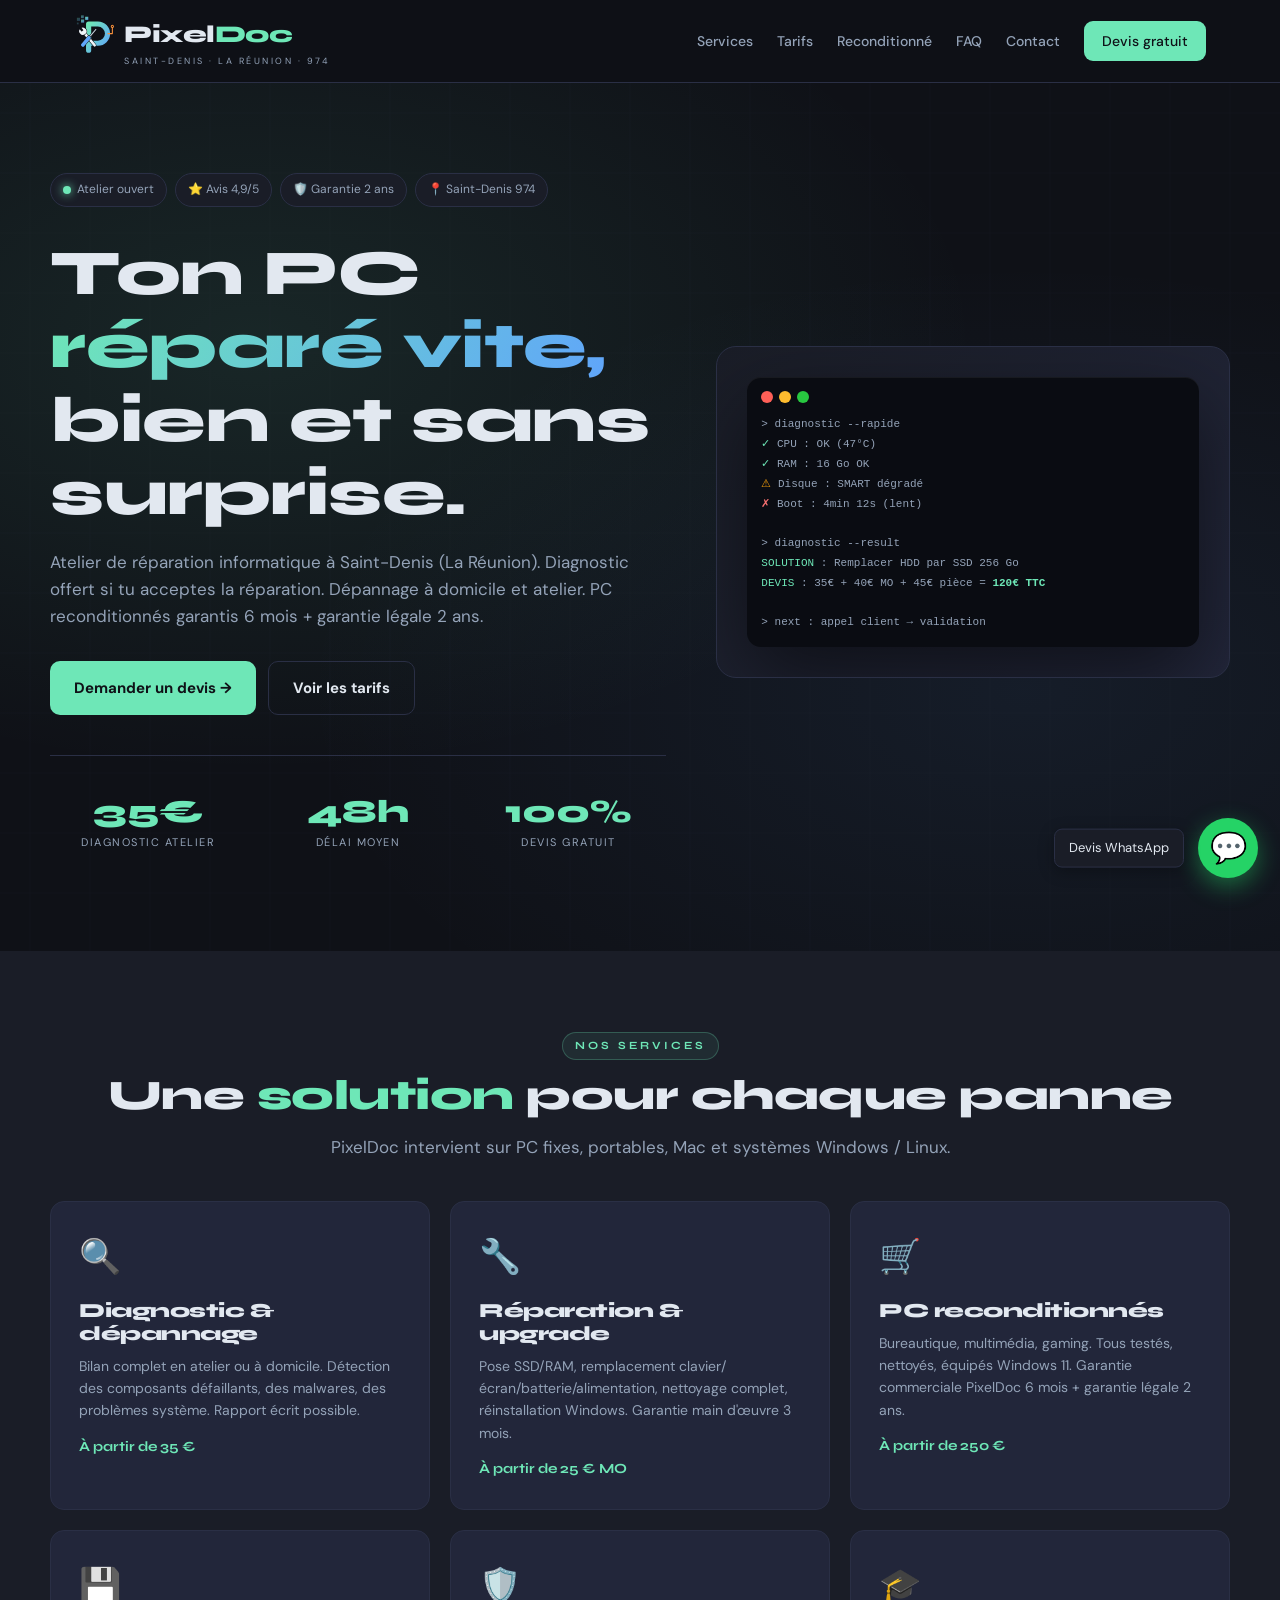
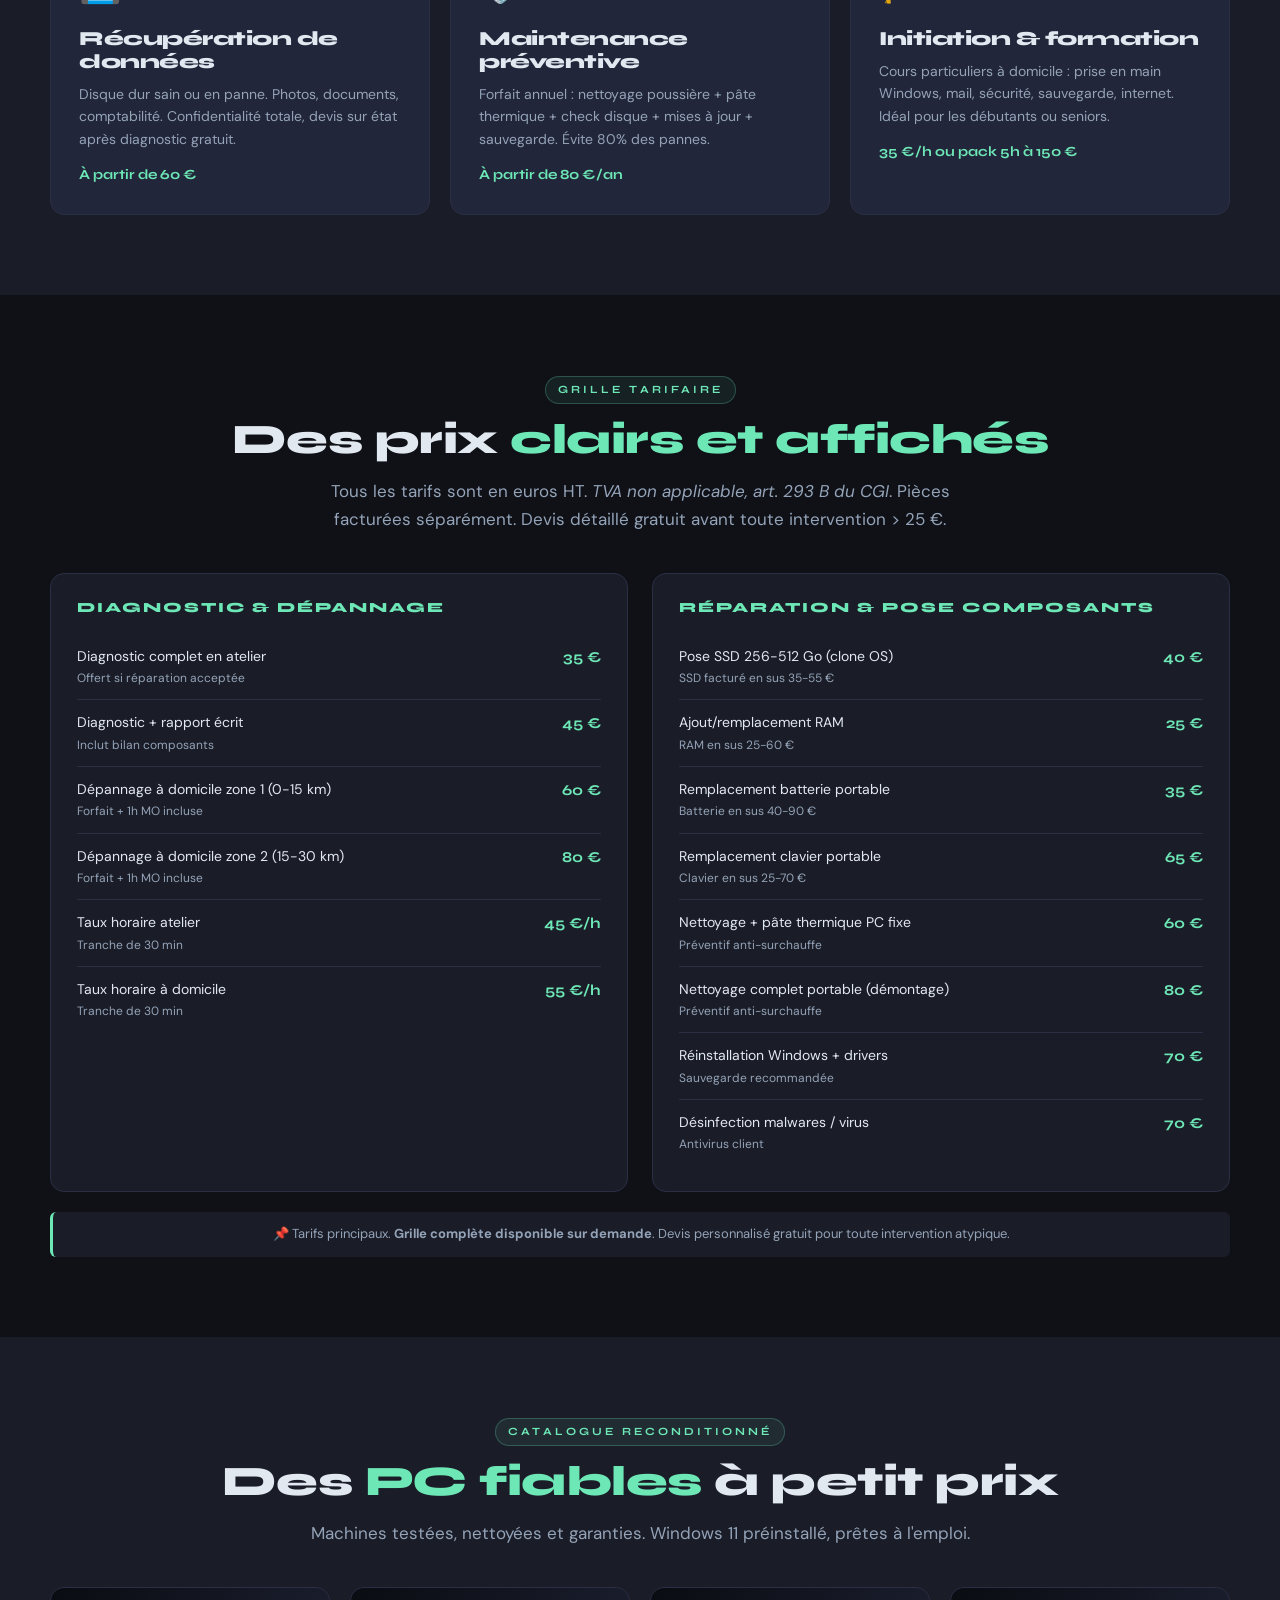
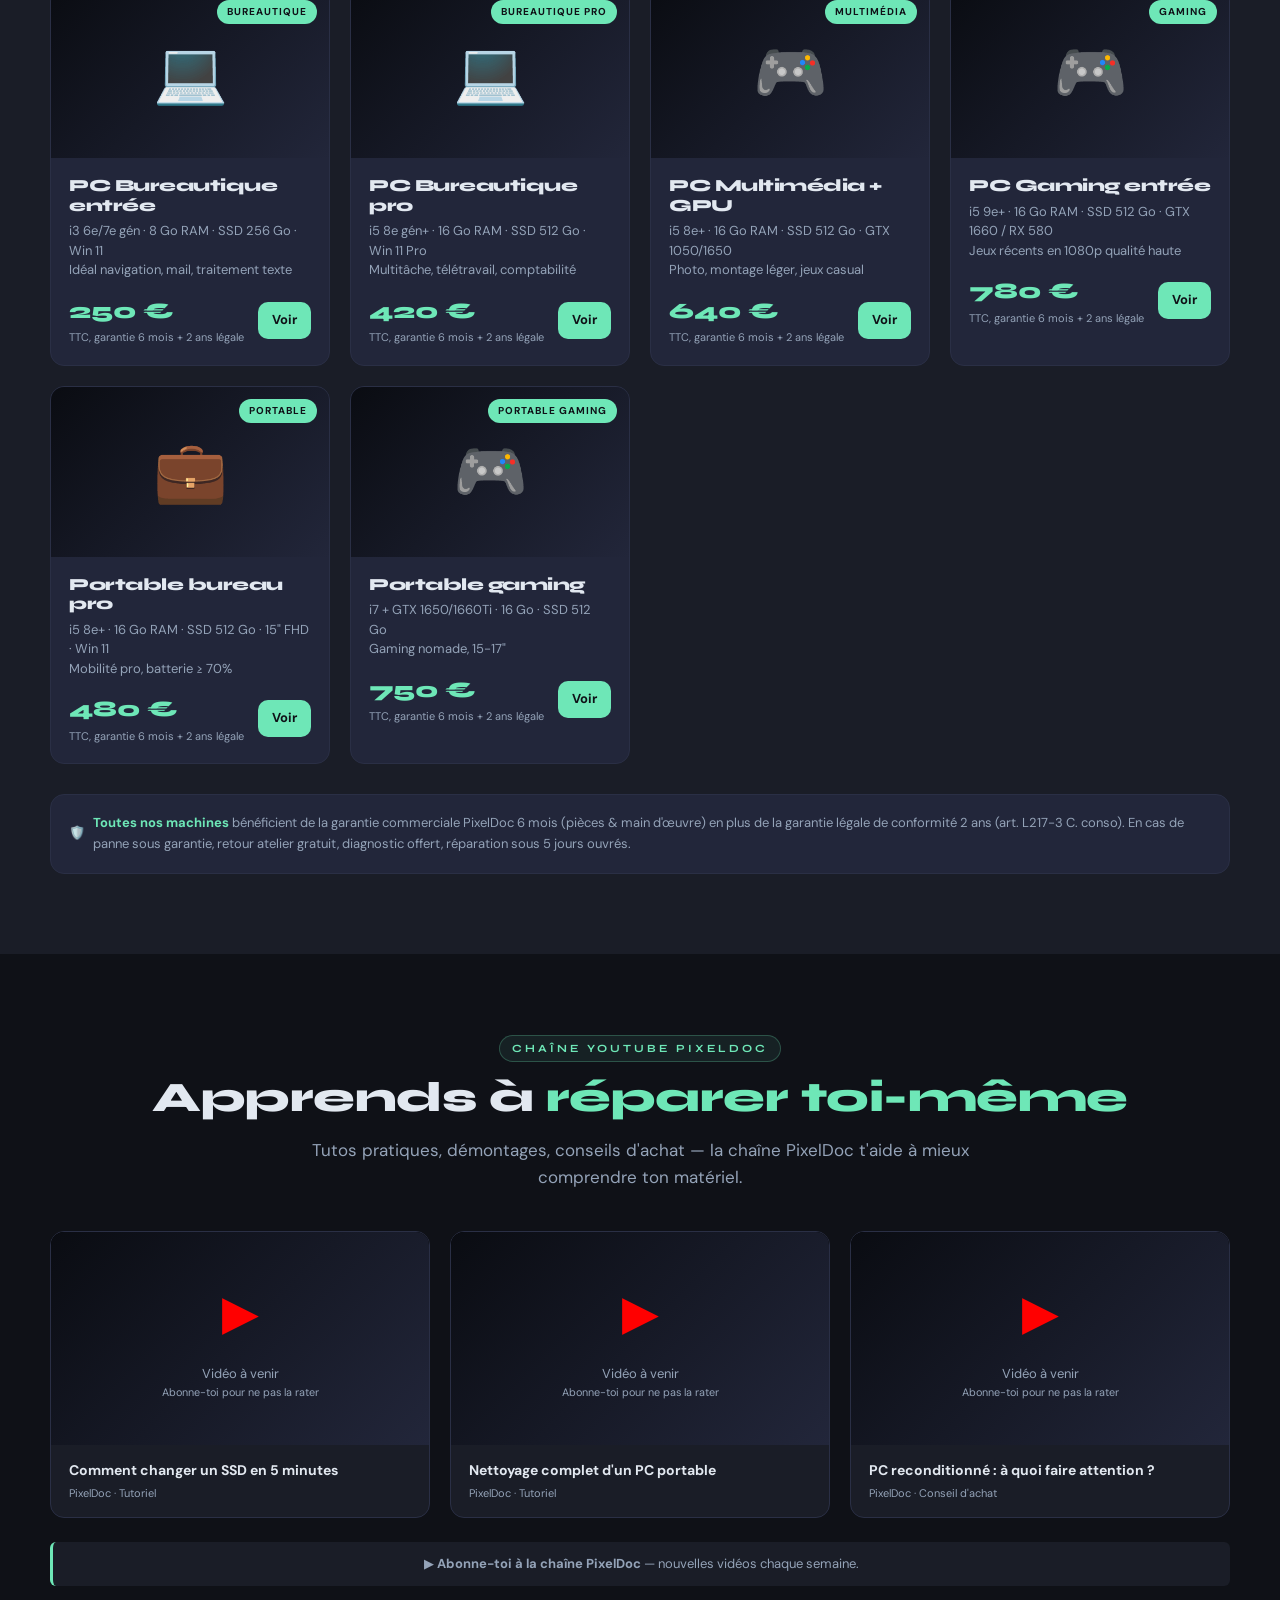
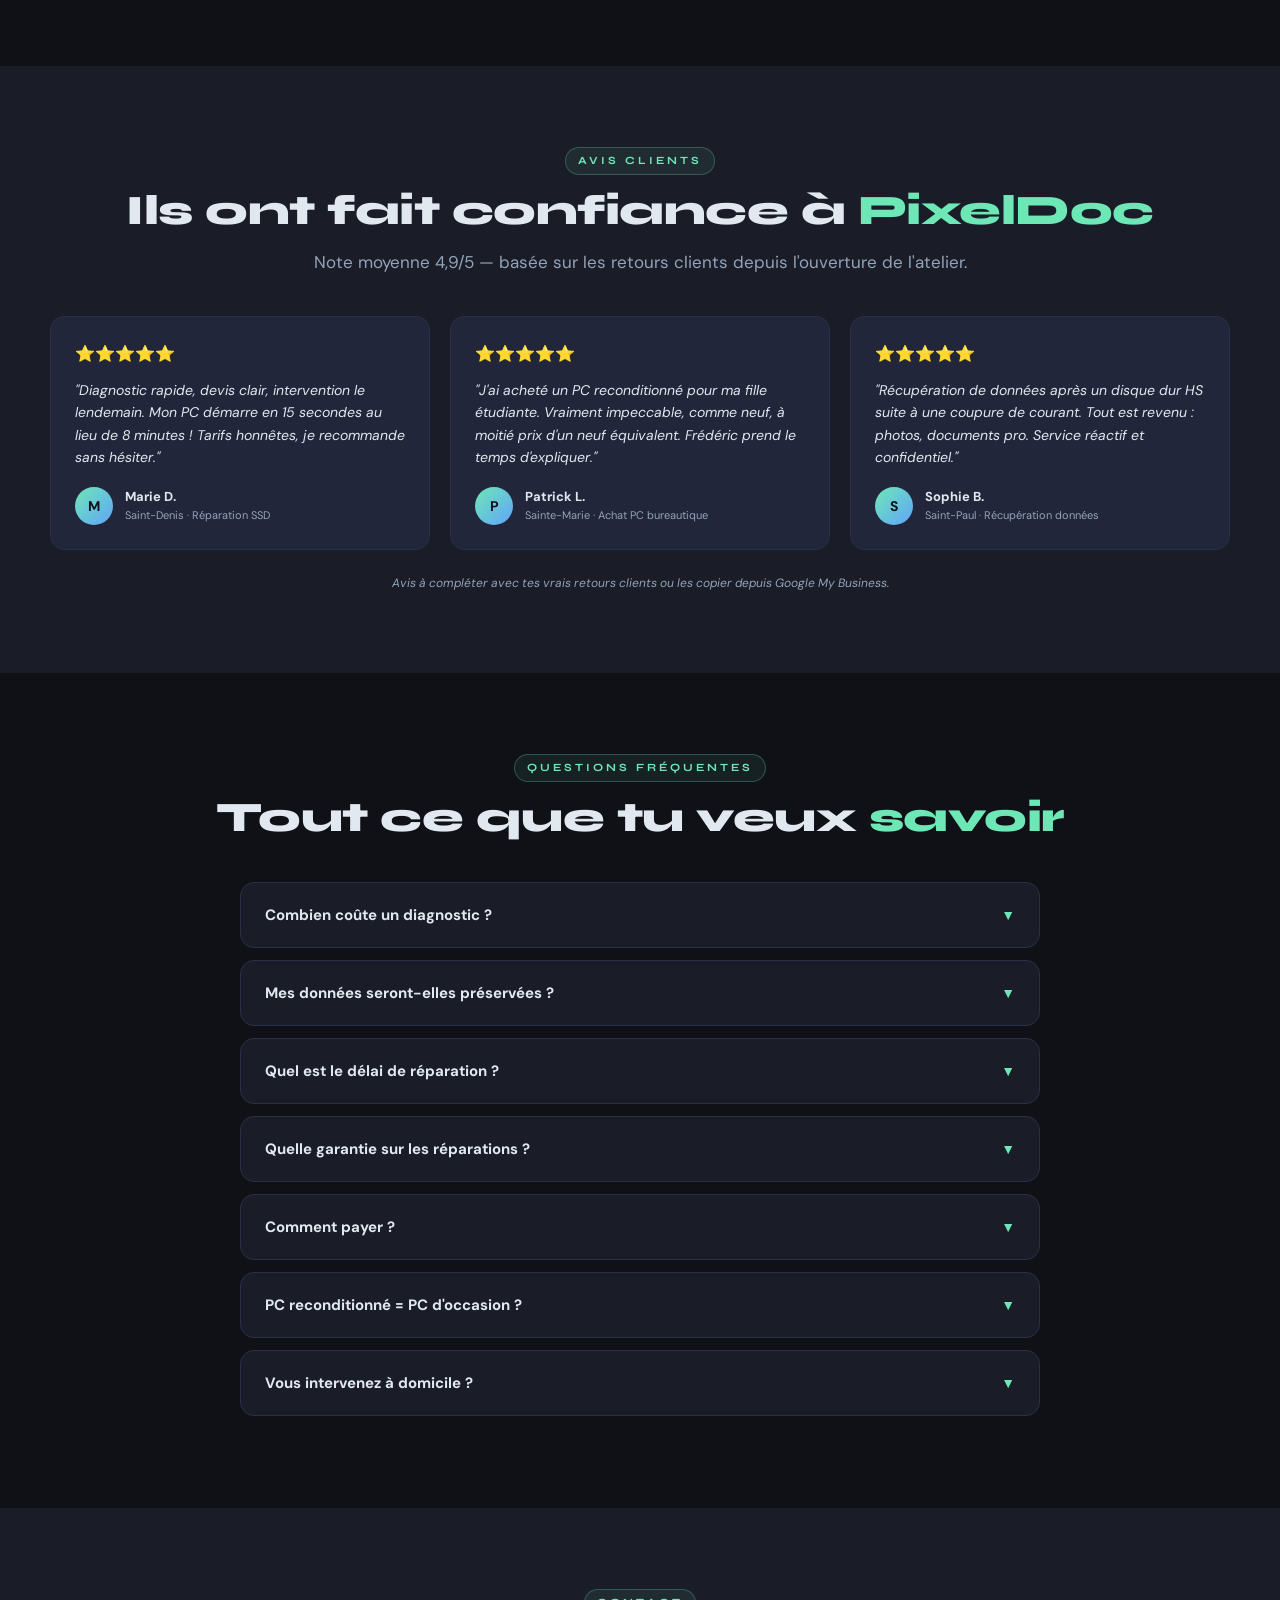
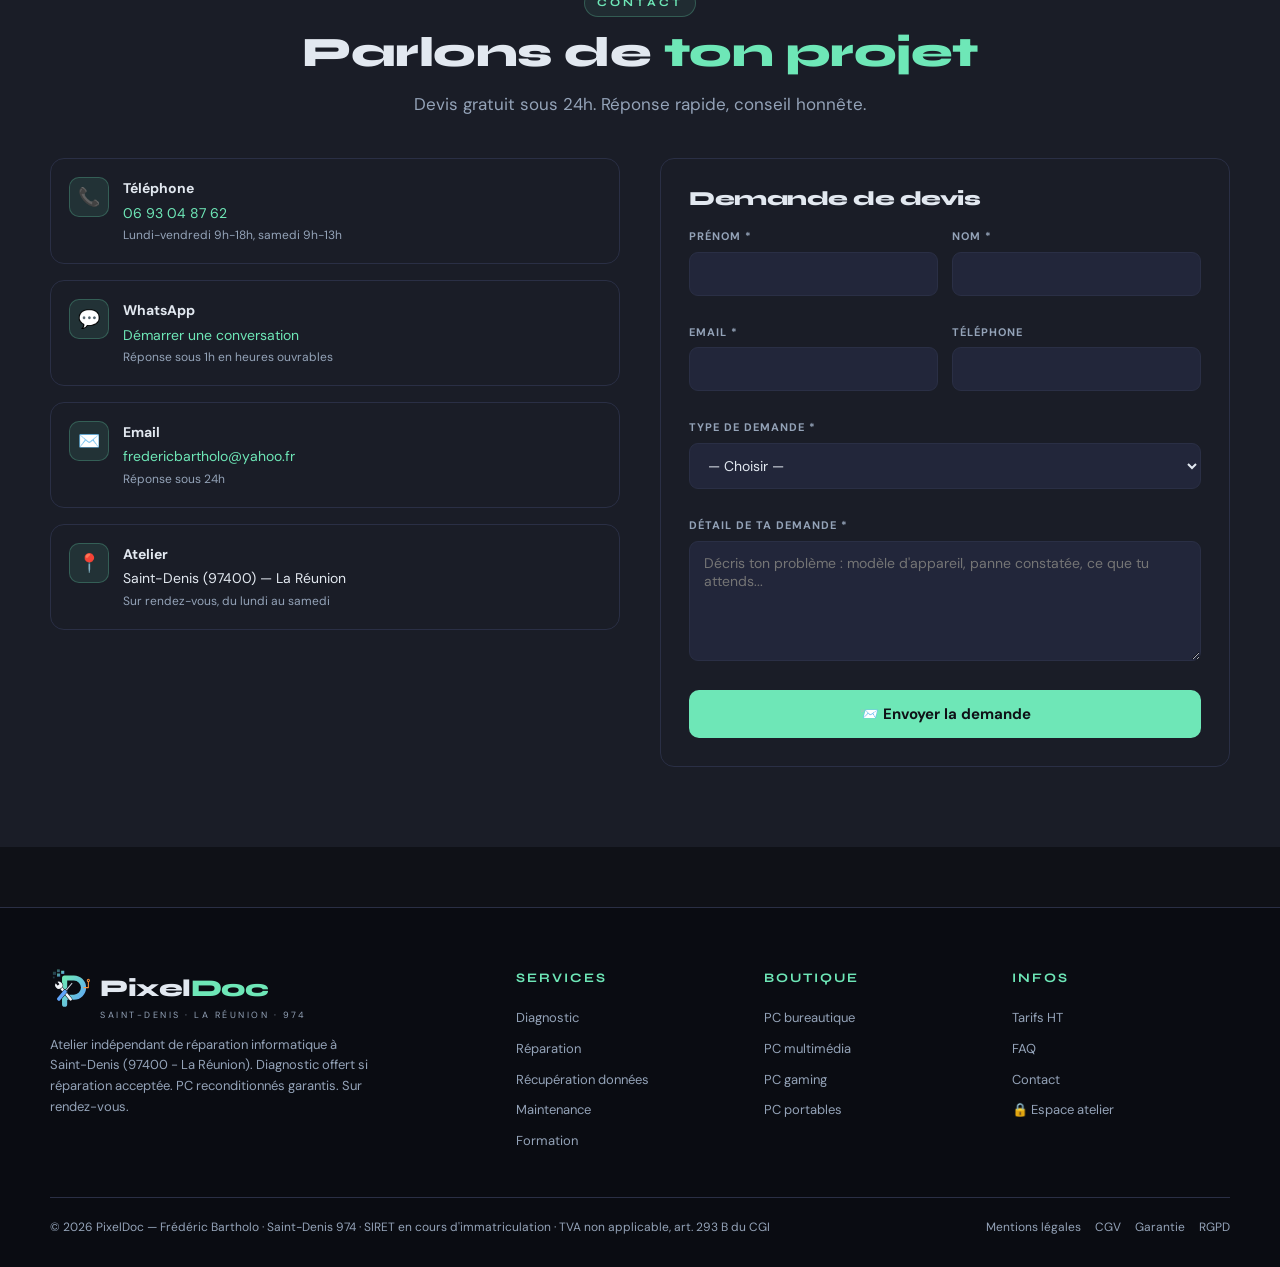
==== index.html @ c5ef2804 "Mentions légales : directeur de la publication, lien de l'hébergeur, cookies et polices Co-Authored-" ====
<!DOCTYPE html>
<html lang="fr">
<head>
<meta charset="UTF-8" />
<meta name="viewport" content="width=device-width, initial-scale=1.0" />
<title>PixelDoc — Réparation PC, dépannage informatique & PC reconditionnés (Saint-Denis 974)</title>
<meta name="description" content="Atelier de réparation informatique à Saint-Denis (La Réunion). Diagnostic offert si réparation acceptée. Dépannage à domicile. PC reconditionnés garantis." />
<meta name="theme-color" content="#0f1117" />
<link rel="canonical" href="https://pixeldoc-974.netlify.app/" />
<link rel="icon" type="image/svg+xml" href="favicon.svg" />
<link rel="apple-touch-icon" href="apple-touch-icon.png" />
<meta property="og:type" content="website" />
<meta property="og:title" content="PixelDoc — Réparation PC & reconditionné · Saint-Denis 974" />
<meta property="og:description" content="Diagnostic offert si réparation acceptée. PC reconditionnés garantis 6 mois + 2 ans légale." />
<meta property="og:image" content="https://pixeldoc-974.netlify.app/og-image.jpg" />
<meta property="og:image:width" content="1024" />
<meta property="og:image:height" content="559" />
<meta property="og:image:alt" content="PixelDoc — réparation et maintenance informatique et smartphone, à votre service à La Réunion" />
<meta property="og:locale" content="fr_FR" />
<meta name="twitter:card" content="summary_large_image" />
<link rel="preconnect" href="https://fonts.googleapis.com">
<link rel="preconnect" href="https://fonts.gstatic.com" crossorigin>
<link href="https://fonts.googleapis.com/css2?family=Syne:wght@600;700;800&family=DM+Sans:ital,wght@0,300;0,400;0,500;0,700;1,400&display=swap" rel="stylesheet">
<link rel="stylesheet" href="style.css">

<!-- ═══ Schema.org — LocalBusiness ═══ -->
<script type="application/ld+json">
{
  "@context": "https://schema.org",
  "@type": "LocalBusiness",
  "name": "PixelDoc",
  "description": "Atelier de réparation informatique à Saint-Denis (La Réunion). Diagnostic offert si réparation acceptée. Dépannage à domicile et en atelier. PC reconditionnés garantis 6 mois + garantie légale 2 ans.",
  "url": "https://pixeldoc-974.netlify.app/",
  "logo": "https://pixeldoc-974.netlify.app/logo.png",
  "image": "https://pixeldoc-974.netlify.app/og-image.jpg",
  "telephone": "+262693048762",
  "email": "fredericbartholo@yahoo.fr",
  "address": {
    "@type": "PostalAddress",
    "addressLocality": "Saint-Denis",
    "postalCode": "97400",
    "addressRegion": "La Réunion",
    "addressCountry": "FR"
  },
  "geo": {
    "@type": "GeoCoordinates",
    "latitude": -20.8823,
    "longitude": 55.4504
  },
  "areaServed": {
    "@type": "GeoCircle",
    "geoMidpoint": {
      "@type": "GeoCoordinates",
      "latitude": -20.8823,
      "longitude": 55.4504
    },
    "geoRadius": "30000"
  },
  "openingHoursSpecification": [
    {
      "@type": "OpeningHoursSpecification",
      "dayOfWeek": ["Monday","Tuesday","Wednesday","Thursday","Friday"],
      "opens": "09:00",
      "closes": "18:00"
    },
    {
      "@type": "OpeningHoursSpecification",
      "dayOfWeek": ["Saturday"],
      "opens": "09:00",
      "closes": "13:00"
    }
  ],
  "priceRange": "€€",
  "hasOfferCatalog": {
    "@type": "OfferCatalog",
    "name": "Services PixelDoc",
    "itemListElement": [
      {
        "@type": "Offer",
        "itemOffered": {
          "@type": "Service",
          "name": "Diagnostic informatique",
          "description": "Diagnostic complet en atelier ou à domicile. Offert si la réparation est acceptée. Rapport écrit disponible."
        },
        "price": "35",
        "priceCurrency": "EUR"
      },
      {
        "@type": "Offer",
        "itemOffered": {
          "@type": "Service",
          "name": "Réparation et upgrade PC",
          "description": "Pose SSD et RAM, remplacement clavier, écran, batterie et alimentation, nettoyage complet, réinstallation Windows. Garantie main d'œuvre 3 mois."
        },
        "price": "25",
        "priceCurrency": "EUR"
      },
      {
        "@type": "Offer",
        "itemOffered": {
          "@type": "Service",
          "name": "PC reconditionnés",
          "description": "PC testés, nettoyés, équipés Windows 11. Garantie commerciale PixelDoc 6 mois + garantie légale de conformité 2 ans (art. L217-3 C. conso)."
        },
        "price": "250",
        "priceCurrency": "EUR"
      },
      {
        "@type": "Offer",
        "itemOffered": {
          "@type": "Service",
          "name": "Récupération de données",
          "description": "Récupération de données sur disque sain ou en panne. Photos, documents, comptabilité. Confidentialité totale."
        },
        "price": "60",
        "priceCurrency": "EUR"
      },
      {
        "@type": "Offer",
        "itemOffered": {
          "@type": "Service",
          "name": "Maintenance préventive",
          "description": "Forfait annuel : nettoyage, pâte thermique, vérification disque, mises à jour, sauvegarde."
        },
        "price": "80",
        "priceCurrency": "EUR"
      },
      {
        "@type": "Offer",
        "itemOffered": {
          "@type": "Service",
          "name": "Initiation et formation informatique",
          "description": "Cours particuliers à domicile : prise en main Windows, messagerie, sécurité, sauvegarde, internet."
        },
        "price": "35",
        "priceCurrency": "EUR"
      }
    ]
  }
}
</script>

<!-- ═══ Schema.org — FAQPage ═══ -->
<script type="application/ld+json">
{
  "@context": "https://schema.org",
  "@type": "FAQPage",
  "mainEntity": [
    {
      "@type": "Question",
      "name": "Combien coûte un diagnostic informatique ?",
      "acceptedAnswer": {
        "@type": "Answer",
        "text": "35 € en atelier (offert si la réparation est acceptée) ou 60 € à 100 € à domicile selon la zone (forfait incluant 1h de main d'œuvre)."
      }
    },
    {
      "@type": "Question",
      "name": "Mes données seront-elles préservées lors de la réparation ?",
      "acceptedAnswer": {
        "@type": "Answer",
        "text": "Nous recommandons toujours d'effectuer une sauvegarde avant toute intervention. Pour les pannes lourdes, une prestation de sauvegarde dédiée est proposée à 40 €. Pour la récupération sur disque endommagé, un devis est établi selon l'état du disque."
      }
    },
    {
      "@type": "Question",
      "name": "Quel est le délai moyen de réparation ?",
      "acceptedAnswer": {
        "@type": "Answer",
        "text": "48 à 72 heures en moyenne selon la disponibilité des pièces. Pour les commandes de pièces spécifiques, le délai d'approvisionnement est indiqué sur le devis."
      }
    },
    {
      "@type": "Question",
      "name": "Quelle est la garantie sur les réparations PixelDoc ?",
      "acceptedAnswer": {
        "@type": "Answer",
        "text": "Garantie main d'œuvre PixelDoc de 3 mois sur récidive. Pièces neuves : garantie constructeur (2 ans en général). PC reconditionnés : garantie commerciale 6 mois pièces et main d'œuvre, plus garantie légale de conformité 2 ans (art. L217-3 C. conso)."
      }
    },
    {
      "@type": "Question",
      "name": "Quels sont les moyens de paiement acceptés ?",
      "acceptedAnswer": {
        "@type": "Answer",
        "text": "Espèces, virement bancaire et CB (selon dispositif disponible). Le paiement s'effectue à la restitution du matériel. Un acompte de 30 % est demandé pour les commandes de pièces supérieures à 100 €."
      }
    },
    {
      "@type": "Question",
      "name": "Un PC reconditionné est-il la même chose qu'un PC d'occasion ?",
      "acceptedAnswer": {
        "@type": "Answer",
        "text": "Non. Un PC reconditionné PixelDoc est testé pièce par pièce, nettoyé en profondeur, équipé d'un SSD neuf et mis à jour sous Windows 11 avant d'être garanti. C'est une alternative durable et économique au PC neuf."
      }
    },
    {
      "@type": "Question",
      "name": "PixelDoc intervient-il à domicile ?",
      "acceptedAnswer": {
        "@type": "Answer",
        "text": "Oui, sur 3 zones autour de Saint-Denis (La Réunion) : 0 à 15 km (60 €), 15 à 30 km (80 €), au-delà sur devis. Chaque forfait inclut 1h de main d'œuvre sur place."
      }
    }
  ]
}
</script>
</head>
<body>
<a class="skip-link" href="#main">Aller au contenu</a>

<header>
  <div class="nav-wrap">
    <div class="brand">Pixel<span>Doc</span><small>Saint-Denis · La Réunion · 974</small></div>
    <nav class="nav-links" id="navLinks" aria-label="Navigation principale">
      <a href="#services">Services</a>
      <a href="#tarifs">Tarifs</a>
      <a href="#catalogue">Reconditionné</a>
      <a href="#faq">FAQ</a>
      <a href="contact.html">Contact</a>
      <a href="#contact" class="nav-cta">Devis gratuit</a>
    </nav>
    <button class="burger" aria-label="Ouvrir le menu" aria-controls="navLinks" aria-expanded="false" onclick="document.getElementById('navLinks').classList.toggle('open');this.setAttribute('aria-expanded',document.getElementById('navLinks').classList.contains('open'))">☰</button>
  </div>
</header>

<main id="main">
<section class="hero">
  <div class="container hero-grid">
    <div>
      <div class="hero-badges">
        <span class="hero-badge"><span class="dot"></span>Atelier ouvert</span>
        <span class="hero-badge">⭐ Avis 4,9/5</span>
        <span class="hero-badge">🛡️ Garantie 2 ans</span>
        <span class="hero-badge">📍 Saint-Denis 974</span>
      </div>
      <h1>Ton PC <span>réparé vite,</span> bien et sans surprise.</h1>
      <p class="subtitle">Atelier de réparation informatique à Saint-Denis (La Réunion). Diagnostic offert si tu acceptes la réparation. Dépannage à domicile et atelier. PC reconditionnés garantis 6 mois + garantie légale 2 ans.</p>
      <div class="hero-cta">
        <a href="#contact" class="btn btn-primary">Demander un devis →</a>
        <a href="#tarifs" class="btn btn-ghost">Voir les tarifs</a>
      </div>
      <div class="hero-stats">
        <div class="hero-stat"><div class="num">35€</div><div class="lbl">Diagnostic atelier</div></div>
        <div class="hero-stat"><div class="num">48h</div><div class="lbl">Délai moyen</div></div>
        <div class="hero-stat"><div class="num">100%</div><div class="lbl">Devis gratuit</div></div>
      </div>
    </div>
    <div class="hero-visual">
      <div class="hero-mac">
        <div class="mac-bar"><span></span><span></span><span></span></div>
        <div class="mac-content">
> diagnostic --rapide<br>
<span class="ok">✓</span> CPU : OK (47°C)<br>
<span class="ok">✓</span> RAM : 16 Go OK<br>
<span class="warn">⚠</span> Disque : SMART dégradé<br>
<span class="err">✗</span> Boot : 4min 12s (lent)<br>
<br>
> diagnostic --result<br>
<span class="ok">SOLUTION</span> : Remplacer HDD par SSD 256 Go<br>
<span class="ok">DEVIS</span> : 35€ + 40€ MO + 45€ pièce = <strong style="color:var(--accent)">120€ TTC</strong><br>
<br>
> next : appel client → validation
        </div>
      </div>
    </div>
  </div>
</section>

<section class="services" id="services">
  <div class="container">
    <div class="center">
      <span class="eyebrow">Nos services</span>
      <h2>Une <span>solution</span> pour chaque panne</h2>
      <p class="subtitle">PixelDoc intervient sur PC fixes, portables, Mac et systèmes Windows / Linux.</p>
    </div>
    <div class="grid-3">
      <div class="service-card"><div class="ico">🔍</div><h3>Diagnostic & dépannage</h3><p>Bilan complet en atelier ou à domicile. Détection des composants défaillants, des malwares, des problèmes système. Rapport écrit possible.</p><div class="price">À partir de 35 €</div></div>
      <div class="service-card"><div class="ico">🔧</div><h3>Réparation & upgrade</h3><p>Pose SSD/RAM, remplacement clavier/écran/batterie/alimentation, nettoyage complet, réinstallation Windows. Garantie main d'œuvre 3 mois.</p><div class="price">À partir de 25 € MO</div></div>
      <div class="service-card"><div class="ico">🛒</div><h3>PC reconditionnés</h3><p>Bureautique, multimédia, gaming. Tous testés, nettoyés, équipés Windows 11. Garantie commerciale PixelDoc 6 mois + garantie légale 2 ans.</p><div class="price">À partir de 250 €</div></div>
      <div class="service-card"><div class="ico">💾</div><h3>Récupération de données</h3><p>Disque dur sain ou en panne. Photos, documents, comptabilité. Confidentialité totale, devis sur état après diagnostic gratuit.</p><div class="price">À partir de 60 €</div></div>
      <div class="service-card"><div class="ico">🛡️</div><h3>Maintenance préventive</h3><p>Forfait annuel : nettoyage poussière + pâte thermique + check disque + mises à jour + sauvegarde. Évite 80% des pannes.</p><div class="price">À partir de 80 €/an</div></div>
      <div class="service-card"><div class="ico">🎓</div><h3>Initiation & formation</h3><p>Cours particuliers à domicile : prise en main Windows, mail, sécurité, sauvegarde, internet. Idéal pour les débutants ou seniors.</p><div class="price">35 €/h ou pack 5h à 150 €</div></div>
    </div>
  </div>
</section>

<section id="tarifs">
  <div class="container">
    <div class="center">
      <span class="eyebrow">Grille tarifaire</span>
      <h2>Des prix <span>clairs et affichés</span></h2>
      <p class="subtitle">Tous les tarifs sont en euros HT. <em>TVA non applicable, art. 293 B du CGI</em>. Pièces facturées séparément. Devis détaillé gratuit avant toute intervention &gt; 25 €.</p>
    </div>
    <div class="tarifs-grid">
      <div class="tarif-block">
        <h3>Diagnostic & dépannage</h3>
        <div class="tarif-row"><div class="desc">Diagnostic complet en atelier<small>Offert si réparation acceptée</small></div><div class="pr">35 €</div></div>
        <div class="tarif-row"><div class="desc">Diagnostic + rapport écrit<small>Inclut bilan composants</small></div><div class="pr">45 €</div></div>
        <div class="tarif-row"><div class="desc">Dépannage à domicile zone 1 (0-15 km)<small>Forfait + 1h MO incluse</small></div><div class="pr">60 €</div></div>
        <div class="tarif-row"><div class="desc">Dépannage à domicile zone 2 (15-30 km)<small>Forfait + 1h MO incluse</small></div><div class="pr">80 €</div></div>
        <div class="tarif-row"><div class="desc">Taux horaire atelier<small>Tranche de 30 min</small></div><div class="pr">45 €/h</div></div>
        <div class="tarif-row"><div class="desc">Taux horaire à domicile<small>Tranche de 30 min</small></div><div class="pr">55 €/h</div></div>
      </div>
      <div class="tarif-block">
        <h3>Réparation & pose composants</h3>
        <div class="tarif-row"><div class="desc">Pose SSD 256-512 Go (clone OS)<small>SSD facturé en sus 35-55 €</small></div><div class="pr">40 €</div></div>
        <div class="tarif-row"><div class="desc">Ajout/remplacement RAM<small>RAM en sus 25-60 €</small></div><div class="pr">25 €</div></div>
        <div class="tarif-row"><div class="desc">Remplacement batterie portable<small>Batterie en sus 40-90 €</small></div><div class="pr">35 €</div></div>
        <div class="tarif-row"><div class="desc">Remplacement clavier portable<small>Clavier en sus 25-70 €</small></div><div class="pr">65 €</div></div>
        <div class="tarif-row"><div class="desc">Nettoyage + pâte thermique PC fixe<small>Préventif anti-surchauffe</small></div><div class="pr">60 €</div></div>
        <div class="tarif-row"><div class="desc">Nettoyage complet portable (démontage)<small>Préventif anti-surchauffe</small></div><div class="pr">80 €</div></div>
        <div class="tarif-row"><div class="desc">Réinstallation Windows + drivers<small>Sauvegarde recommandée</small></div><div class="pr">70 €</div></div>
        <div class="tarif-row"><div class="desc">Désinfection malwares / virus<small>Antivirus client</small></div><div class="pr">70 €</div></div>
      </div>
    </div>
    <p class="tarif-note">📌 Tarifs principaux. <strong>Grille complète disponible sur demande</strong>. Devis personnalisé gratuit pour toute intervention atypique.</p>
  </div>
</section>

<section class="catalogue" id="catalogue">
  <div class="container">
    <div class="center">
      <span class="eyebrow">Catalogue reconditionné</span>
      <h2>Des <span>PC fiables</span> à petit prix</h2>
      <p class="subtitle">Machines testées, nettoyées et garanties. Windows 11 préinstallé, prêtes à l'emploi.</p>
    </div>
    <div class="recon-grid">
      <div class="recon-card"><div class="recon-img">💻<span class="recon-tag">Bureautique</span></div><div class="recon-body"><h3>PC Bureautique entrée</h3><div class="specs">i3 6e/7e gén · 8 Go RAM · SSD 256 Go · Win 11<br>Idéal navigation, mail, traitement texte</div><div class="recon-foot"><div class="recon-price">250 €<small>TTC, garantie 6 mois + 2 ans légale</small></div><a href="#contact" class="btn btn-primary" style="padding:8px 14px;font-size:13px">Voir</a></div></div></div>
      <div class="recon-card"><div class="recon-img">💻<span class="recon-tag">Bureautique pro</span></div><div class="recon-body"><h3>PC Bureautique pro</h3><div class="specs">i5 8e gén+ · 16 Go RAM · SSD 512 Go · Win 11 Pro<br>Multitâche, télétravail, comptabilité</div><div class="recon-foot"><div class="recon-price">420 €<small>TTC, garantie 6 mois + 2 ans légale</small></div><a href="#contact" class="btn btn-primary" style="padding:8px 14px;font-size:13px">Voir</a></div></div></div>
      <div class="recon-card"><div class="recon-img">🎮<span class="recon-tag">Multimédia</span></div><div class="recon-body"><h3>PC Multimédia + GPU</h3><div class="specs">i5 8e+ · 16 Go RAM · SSD 512 Go · GTX 1050/1650<br>Photo, montage léger, jeux casual</div><div class="recon-foot"><div class="recon-price">640 €<small>TTC, garantie 6 mois + 2 ans légale</small></div><a href="#contact" class="btn btn-primary" style="padding:8px 14px;font-size:13px">Voir</a></div></div></div>
      <div class="recon-card"><div class="recon-img">🎮<span class="recon-tag">Gaming</span></div><div class="recon-body"><h3>PC Gaming entrée</h3><div class="specs">i5 9e+ · 16 Go RAM · SSD 512 Go · GTX 1660 / RX 580<br>Jeux récents en 1080p qualité haute</div><div class="recon-foot"><div class="recon-price">780 €<small>TTC, garantie 6 mois + 2 ans légale</small></div><a href="#contact" class="btn btn-primary" style="padding:8px 14px;font-size:13px">Voir</a></div></div></div>
      <div class="recon-card"><div class="recon-img">💼<span class="recon-tag">Portable</span></div><div class="recon-body"><h3>Portable bureau pro</h3><div class="specs">i5 8e+ · 16 Go RAM · SSD 512 Go · 15" FHD · Win 11<br>Mobilité pro, batterie ≥ 70%</div><div class="recon-foot"><div class="recon-price">480 €<small>TTC, garantie 6 mois + 2 ans légale</small></div><a href="#contact" class="btn btn-primary" style="padding:8px 14px;font-size:13px">Voir</a></div></div></div>
      <div class="recon-card"><div class="recon-img">🎮<span class="recon-tag">Portable Gaming</span></div><div class="recon-body"><h3>Portable gaming</h3><div class="specs">i7 + GTX 1650/1660Ti · 16 Go · SSD 512 Go<br>Gaming nomade, 15-17"</div><div class="recon-foot"><div class="recon-price">750 €<small>TTC, garantie 6 mois + 2 ans légale</small></div><a href="#contact" class="btn btn-primary" style="padding:8px 14px;font-size:13px">Voir</a></div></div></div>
    </div>
    <div class="recon-warranty">🛡️ <span><strong>Toutes nos machines</strong> bénéficient de la garantie commerciale PixelDoc 6 mois (pièces & main d'œuvre) en plus de la garantie légale de conformité 2 ans (art. L217-3 C. conso). En cas de panne sous garantie, retour atelier gratuit, diagnostic offert, réparation sous 5 jours ouvrés.</span></div>
  </div>
</section>

<section id="videos">
  <div class="container">
    <div class="center">
      <span class="eyebrow">Chaîne YouTube PixelDoc</span>
      <h2>Apprends à <span>réparer toi-même</span></h2>
      <p class="subtitle">Tutos pratiques, démontages, conseils d'achat — la chaîne PixelDoc t'aide à mieux comprendre ton matériel.</p>
    </div>
    <div class="videos-grid">
      <div class="video-card"><div class="video-frame"><div class="video-placeholder"><div class="yt-ico">▶</div>Vidéo à venir<br><small>Abonne-toi pour ne pas la rater</small></div></div><div class="video-info"><div class="video-title">Comment changer un SSD en 5 minutes</div><div class="video-meta">PixelDoc · Tutoriel</div></div></div>
      <div class="video-card"><div class="video-frame"><div class="video-placeholder"><div class="yt-ico">▶</div>Vidéo à venir<br><small>Abonne-toi pour ne pas la rater</small></div></div><div class="video-info"><div class="video-title">Nettoyage complet d'un PC portable</div><div class="video-meta">PixelDoc · Tutoriel</div></div></div>
      <div class="video-card"><div class="video-frame"><div class="video-placeholder"><div class="yt-ico">▶</div>Vidéo à venir<br><small>Abonne-toi pour ne pas la rater</small></div></div><div class="video-info"><div class="video-title">PC reconditionné : à quoi faire attention ?</div><div class="video-meta">PixelDoc · Conseil d'achat</div></div></div>
    </div>
    <p class="tarif-note" style="margin-top:24px">▶ <strong>Abonne-toi à la chaîne PixelDoc</strong> — nouvelles vidéos chaque semaine.</p>
  </div>
</section>

<section class="reviews">
  <div class="container">
    <div class="center">
      <span class="eyebrow">Avis clients</span>
      <h2>Ils ont fait confiance à <span>PixelDoc</span></h2>
      <p class="subtitle">Note moyenne 4,9/5 — basée sur les retours clients depuis l'ouverture de l'atelier.</p>
    </div>
    <div class="reviews-grid">
      <div class="review-card"><div class="review-stars">⭐⭐⭐⭐⭐</div><div class="review-text">"Diagnostic rapide, devis clair, intervention le lendemain. Mon PC démarre en 15 secondes au lieu de 8 minutes ! Tarifs honnêtes, je recommande sans hésiter."</div><div class="review-author"><div class="review-avatar">M</div><div class="review-name">Marie D.<small>Saint-Denis · Réparation SSD</small></div></div></div>
      <div class="review-card"><div class="review-stars">⭐⭐⭐⭐⭐</div><div class="review-text">"J'ai acheté un PC reconditionné pour ma fille étudiante. Vraiment impeccable, comme neuf, à moitié prix d'un neuf équivalent. Frédéric prend le temps d'expliquer."</div><div class="review-author"><div class="review-avatar">P</div><div class="review-name">Patrick L.<small>Sainte-Marie · Achat PC bureautique</small></div></div></div>
      <div class="review-card"><div class="review-stars">⭐⭐⭐⭐⭐</div><div class="review-text">"Récupération de données après un disque dur HS suite à une coupure de courant. Tout est revenu : photos, documents pro. Service réactif et confidentiel."</div><div class="review-author"><div class="review-avatar">S</div><div class="review-name">Sophie B.<small>Saint-Paul · Récupération données</small></div></div></div>
    </div>
    <p style="text-align:center;color:var(--dim);font-size:12px;margin-top:24px;font-style:italic">Avis à compléter avec tes vrais retours clients ou les copier depuis Google My Business.</p>
  </div>
</section>

<section id="faq">
  <div class="container">
    <div class="center">
      <span class="eyebrow">Questions fréquentes</span>
      <h2>Tout ce que tu veux <span>savoir</span></h2>
    </div>
    <div style="max-width:800px;margin:40px auto 0">
      <div class="faq-item"><div class="faq-q">Combien coûte un diagnostic ? <span class="arr">▼</span></div><div class="faq-a"><div class="faq-a-inner">35 € en atelier (offert si tu acceptes la réparation derrière) ou 60 € à 100 € à domicile selon la zone (forfait inclut 1h de main d'œuvre).</div></div></div>
      <div class="faq-item"><div class="faq-q">Mes données seront-elles préservées ? <span class="arr">▼</span></div><div class="faq-a"><div class="faq-a-inner">On te recommande TOUJOURS de faire une sauvegarde avant intervention. Pour les pannes lourdes, je propose une prestation de sauvegarde dédiée (40 €). Pour la récupération sur disque endommagé, devis selon état.</div></div></div>
      <div class="faq-item"><div class="faq-q">Quel est le délai de réparation ? <span class="arr">▼</span></div><div class="faq-a"><div class="faq-a-inner">48 à 72h en moyenne, selon la disponibilité des pièces. Pour les commandes spécifiques, le délai d'approvisionnement t'est annoncé sur le devis.</div></div></div>
      <div class="faq-item"><div class="faq-q">Quelle garantie sur les réparations ? <span class="arr">▼</span></div><div class="faq-a"><div class="faq-a-inner">Garantie main d'œuvre PixelDoc : 3 mois sur récidive. Pièces neuves : garantie constructeur (2 ans en général). Sur les PC reconditionnés : garantie commerciale 6 mois pièces et MO + garantie légale de conformité 2 ans (art. L217-3 C. conso).</div></div></div>
      <div class="faq-item"><div class="faq-q">Comment payer ? <span class="arr">▼</span></div><div class="faq-a"><div class="faq-a-inner">Espèces, virement bancaire, CB (selon dispositif disponible). Paiement à la restitution du matériel. Acompte 30 % demandé pour les commandes de pièces &gt; 100 €.</div></div></div>
      <div class="faq-item"><div class="faq-q">PC reconditionné = PC d'occasion ? <span class="arr">▼</span></div><div class="faq-a"><div class="faq-a-inner">Pas tout à fait : un PC reconditionné est testé pièce par pièce, nettoyé en profondeur, équipé d'un SSD neuf, mis à jour Windows 11 et garanti. C'est l'alternative durable et économique au PC neuf.</div></div></div>
      <div class="faq-item"><div class="faq-q">Vous intervenez à domicile ? <span class="arr">▼</span></div><div class="faq-a"><div class="faq-a-inner">Oui, sur 3 zones autour de Saint-Denis : 0-15 km (60 €), 15-30 km (80 €), au-delà devis. Le forfait inclut 1h de main d'œuvre sur place.</div></div></div>
    </div>
  </div>
</section>

<section id="contact" class="services">
  <div class="container">
    <div class="center">
      <span class="eyebrow">Contact</span>
      <h2>Parlons de <span>ton projet</span></h2>
      <p class="subtitle">Devis gratuit sous 24h. Réponse rapide, conseil honnête.</p>
    </div>
    <div class="contact-grid">
      <div class="contact-info">
        <div class="info-item"><div class="info-ico">📞</div><div class="info-text"><strong>Téléphone</strong><a href="tel:+262693048762">06 93 04 87 62</a><small>Lundi-vendredi 9h-18h, samedi 9h-13h</small></div></div>
        <div class="info-item"><div class="info-ico">💬</div><div class="info-text"><strong>WhatsApp</strong><a href="https://wa.me/262693048762?text=Bonjour%20PixelDoc,%20je%20souhaite%20un%20devis%20pour%20...">Démarrer une conversation</a><small>Réponse sous 1h en heures ouvrables</small></div></div>
        <div class="info-item"><div class="info-ico">✉️</div><div class="info-text"><strong>Email</strong><a href="mailto:fredericbartholo@yahoo.fr">fredericbartholo@yahoo.fr</a><small>Réponse sous 24h</small></div></div>
        <div class="info-item"><div class="info-ico">📍</div><div class="info-text"><strong>Atelier</strong>Saint-Denis (97400) — La Réunion<small>Sur rendez-vous, du lundi au samedi</small></div></div>
      </div>
      <div class="form-card">
        <h3 style="margin-bottom:18px">Demande de devis</h3>
        <form name="devis" method="POST" data-netlify="true" netlify-honeypot="bot-field" onsubmit="return submitForm(event)">
          <input type="hidden" name="form-name" value="devis">
          <p style="display:none"><label>Ne pas remplir : <input name="bot-field"></label></p>
          <div class="form-grid">
            <div class="fg"><label for="f_prenom">Prénom *</label><input type="text" name="prenom" autocomplete="given-name" id="f_prenom" required></div>
            <div class="fg"><label for="f_nom">Nom *</label><input type="text" name="nom" autocomplete="family-name" id="f_nom" required></div>
            <div class="fg"><label for="f_email">Email *</label><input type="email" name="email" autocomplete="email" id="f_email" required></div>
            <div class="fg"><label for="f_telephone">Téléphone</label><input type="tel" name="telephone" autocomplete="tel" id="f_telephone"></div>
            <div class="fg full"><label for="f_demande">Type de demande *</label>
              <select name="demande" id="f_demande" required>
                <option value="">— Choisir —</option>
                <option>Diagnostic / dépannage</option>
                <option>Réparation (composant à changer)</option>
                <option>Achat PC reconditionné</option>
                <option>Récupération de données</option>
                <option>Maintenance préventive</option>
                <option>Initiation / formation</option>
                <option>Autre</option>
              </select>
            </div>
            <div class="fg full"><label for="f_message">Détail de ta demande *</label><textarea name="message" id="f_message" placeholder="Décris ton problème : modèle d'appareil, panne constatée, ce que tu attends..." required></textarea></div>
          </div>
          <button type="submit" class="btn btn-primary">📨 Envoyer la demande</button>
          <div class="form-success" id="formOk">✅ Merci ! Ta demande a été envoyée. Tu recevras un devis sous 24h.</div>
          <div class="form-error" id="formErr">❌ Erreur lors de l'envoi. Contacte directement par WhatsApp, par téléphone ou par e-mail : <a href="mailto:fredericbartholo@yahoo.fr" style="color:inherit;text-decoration:underline">fredericbartholo@yahoo.fr</a>.</div>
        </form>
      </div>
    </div>
  </div>
</section>

</main>

<footer>
  <div class="footer-grid">
    <div class="footer-brand">
      <div class="brand">Pixel<span>Doc</span><small>Saint-Denis · La Réunion · 974</small></div>
      <p>Atelier indépendant de réparation informatique à Saint-Denis (97400 - La Réunion). Diagnostic offert si réparation acceptée. PC reconditionnés garantis. Sur rendez-vous.</p>
    </div>
    <div class="footer-col"><h4>Services</h4><a href="#services">Diagnostic</a><a href="#services">Réparation</a><a href="#services">Récupération données</a><a href="#services">Maintenance</a><a href="#services">Formation</a></div>
    <div class="footer-col"><h4>Boutique</h4><a href="#catalogue">PC bureautique</a><a href="#catalogue">PC multimédia</a><a href="#catalogue">PC gaming</a><a href="#catalogue">PC portables</a></div>
    <div class="footer-col"><h4>Infos</h4><a href="#tarifs">Tarifs HT</a><a href="#faq">FAQ</a><a href="contact.html">Contact</a><a href="https://pixeldoc-atelier.netlify.app/" target="_blank" rel="noopener">🔒 Espace atelier</a></div>
  </div>
  <div class="footer-bottom">
    <div>© <span id="yr">2026</span> PixelDoc — Frédéric Bartholo · Saint-Denis 974 · SIRET en cours d'immatriculation · TVA non applicable, art. 293 B du CGI</div>
    <div style="display:flex;gap:14px;flex-wrap:wrap">
      <a href="mentions-legales.html">Mentions légales</a>
      <a href="#" onclick="openLegalModal('cgv');return false">CGV</a>
      <a href="#" onclick="openLegalModal('garantie');return false">Garantie</a>
      <a href="#" onclick="openLegalModal('rgpd');return false">RGPD</a>
    </div>
  </div>
</footer>

<a href="https://wa.me/262693048762?text=Bonjour%20PixelDoc,%20je%20souhaite%20un%20devis%20pour%20..." class="wa-float" target="_blank" rel="noopener" aria-label="Contact WhatsApp">
  <span class="wa-tip">Devis WhatsApp</span>
  💬
</a>

<script>
document.getElementById('yr').textContent = new Date().getFullYear();
document.querySelectorAll('.faq-q').forEach(q => q.addEventListener('click', () => q.parentElement.classList.toggle('open')));
document.querySelectorAll('#navLinks a').forEach(a => a.addEventListener('click', () => document.getElementById('navLinks').classList.remove('open')));
function submitForm(e){
  e.preventDefault();
  const form = e.target;
  const data = new FormData(form);
  fetch('/', { method:'POST', headers:{'Content-Type':'application/x-www-form-urlencoded'}, body: new URLSearchParams(data).toString() })
    .then(r => { if(!r.ok) throw new Error(r.status); form.reset(); document.getElementById('formOk').style.display='block'; document.getElementById('formErr').style.display='none'; setTimeout(() => document.getElementById('formOk').scrollIntoView({behavior:'smooth'}), 100); })
    .catch(() => { document.getElementById('formErr').style.display='block'; document.getElementById('formOk').style.display='none'; });
  return false;
}

/* ── Modals légaux ──────────────────────────────────────────── */
const LEGAL_DOCS = {
  mentions:{
    titre:'Mentions légales',
    html:`<h2>Mentions légales</h2>
<div class="lm-info">
  <strong>Frédéric Bartholo</strong> — Entrepreneur individuel · Micro-entreprise<br>
  Saint-Denis (97400) — La Réunion<br>
  Tél&nbsp;: <a href="tel:+262693048762">+262&nbsp;6&nbsp;93&nbsp;04&nbsp;87&nbsp;62</a>&nbsp; · &nbsp;<a href="mailto:fredericbartholo@yahoo.fr">fredericbartholo@yahoo.fr</a><br>
  SIRET&nbsp;: en cours d'immatriculation · TVA non applicable, art.&nbsp;293&nbsp;B du CGI<br>
  Directeur de la publication&nbsp;: Frédéric Bartholo
</div>
<h3>Hébergement</h3>
<p>Site hébergé par <strong>Netlify, Inc.</strong> — 512 2nd Street, Suite 200, San Francisco, CA 94107, USA — <a href="https://www.netlify.com" target="_blank" rel="noopener">netlify.com</a>.</p>
<h3>Activités</h3>
<p>Réparation et maintenance d'ordinateurs, diagnostic et dépannage à domicile ou en atelier, vente de matériel reconditionné, conseil et formation informatique.</p>
<h3>Propriété intellectuelle</h3>
<p>Tout le contenu du site (textes, logo, visuels) est la propriété de Frédéric Bartholo. Toute reproduction, même partielle, est interdite sans autorisation écrite préalable (art.&nbsp;L335-2 CPI).</p>
<h3>Données personnelles et cookies</h3>
<p>Ce site n'utilise aucun cookie publicitaire ni outil de mesure d'audience. Les polices de caractères sont chargées depuis Google Fonts : votre adresse IP est alors transmise à Google. Les informations saisies dans le formulaire de devis ne servent qu'à répondre à votre demande.</p>
<p>Voir la <a href="#" onclick="openLegalModal('rgpd');return false">Politique de confidentialité (RGPD)</a>.</p>
<h3>Médiation</h3>
<p>Conformément à l'art.&nbsp;L611-1 du Code de la consommation, tout litige non résolu amiablement peut être soumis à un médiateur de la consommation. Coordonnées du médiateur communiquées lors de l'immatriculation.</p>`
  },
  cgv:{
    titre:'Conditions Générales de Vente',
    html:`<h2>Conditions Générales de Vente</h2>
<div class="lm-warn">Tarifs exprimés en euros HT — TVA non applicable, art.&nbsp;293&nbsp;B du CGI.</div>
<h3>1. Objet</h3>
<p>Les présentes CGV s'appliquent à toutes les prestations proposées par <strong>PixelDoc / Frédéric Bartholo</strong>&nbsp;: diagnostic, dépannage, réparation, vente de matériel reconditionné, formation.</p>
<h3>2. Devis et commande</h3>
<p>Tout devis est valable <strong>30 jours</strong>. Un acompte de <strong>30&nbsp;%</strong> est requis pour toute commande de pièces supérieure à 100&nbsp;€. Le devis signé vaut bon de commande.</p>
<h3>3. Prix</h3>
<p>Prix en euros HT. Les pièces détachées sont facturées séparément de la main d'œuvre. Un devis détaillé est fourni avant toute intervention supérieure à 25&nbsp;€ (arrêté du 24 janvier 2017).</p>
<h3>4. Paiement</h3>
<p>Paiement à la restitution du matériel. Modes acceptés&nbsp;: espèces, virement bancaire, CB. Tout retard donne lieu à des pénalités de 3&nbsp;× le taux d'intérêt légal.</p>
<h3>5. Délais</h3>
<p>Délai moyen&nbsp;: 48 à 72 heures. Les délais liés à l'approvisionnement de pièces spécifiques sont précisés sur le devis.</p>
<h3>6. Restitution du matériel</h3>
<p>Tout matériel non récupéré dans les <strong>3 mois</strong> suivant la notification pourra, après mise en demeure restée sans suite, être cédé pour couvrir les frais engagés.</p>
<h3>7. Sauvegarde des données — responsabilité limitée</h3>
<p>Le client est <strong>seul responsable de la sauvegarde de ses données</strong> avant tout dépôt. PixelDoc ne saurait être tenu responsable d'une perte de données survenant lors de l'intervention, sauf faute lourde prouvée.</p>
<h3>8. Droit de rétractation</h3>
<p>Pour les ventes à distance, le client dispose de <strong>14 jours</strong> à compter de la réception du bien (art.&nbsp;L221-18 C.&nbsp;conso), sauf exception légale (service pleinement exécuté avec accord préalable).</p>
<h3>9. Garanties</h3>
<p>Voir les <a href="#" onclick="openLegalModal('garantie');return false">Conditions de garantie</a>.</p>
<h3>10. Données personnelles</h3>
<p>Voir la <a href="#" onclick="openLegalModal('rgpd');return false">Politique de confidentialité (RGPD)</a>.</p>
<h3>11. Force majeure</h3>
<p>PixelDoc ne saurait être tenu responsable de tout retard ou inexécution lié à un cas de force majeure (catastrophe naturelle, coupure réseau, crise sanitaire, etc.).</p>
<h3>12. Médiation</h3>
<p>En cas de litige non résolu amiablement, le client peut recourir gratuitement à la médiation de la consommation (art.&nbsp;L612-1 C.&nbsp;conso). Coordonnées du médiateur communiquées lors de l'immatriculation.</p>
<h3>13. Droit applicable</h3>
<p>Droit français. Tout litige relève de la compétence des tribunaux du ressort de Saint-Denis (La Réunion).</p>`
  },
  garantie:{
    titre:'Conditions de garantie',
    html:`<h2>Conditions de garantie</h2>
<h3>Garantie légale de conformité</h3>
<p>Conformément aux <strong>art. L217-3 et s. du Code de la consommation</strong>, tout consommateur bénéficie d'une garantie légale de conformité de <strong>24 mois</strong> à compter de la délivrance du bien. En cas de défaut constaté dans les 12 premiers mois, l'antériorité est présumée. Le consommateur choisit entre réparation et remplacement.</p>
<div class="lm-warn">« Le consommateur dispose d'un délai de deux ans à compter de la délivrance du bien pour obtenir la mise en œuvre de la garantie légale de conformité en cas d'apparition d'un défaut de conformité. » (art.&nbsp;L217-7 C.&nbsp;conso)</div>
<h3>Garantie légale des vices cachés</h3>
<p>Conformément aux <strong>art. 1641 et s. du Code civil</strong>, PixelDoc répond des vices cachés rendant le bien impropre à l'usage prévu. Action à intenter dans les 2 ans suivant la découverte du vice.</p>
<h3>Garantie commerciale PixelDoc</h3>
<ul>
  <li><strong>Main d'œuvre réparation :</strong> 3 mois sur récidive exacte de la panne traitée</li>
  <li><strong>Pièces neuves posées :</strong> garantie constructeur (généralement 2 ans), suivi SAV assuré par PixelDoc</li>
  <li><strong>PC reconditionné :</strong> 6 mois pièces et main d'œuvre, en complément de la garantie légale 2 ans</li>
</ul>
<h3>Mise en œuvre</h3>
<p>Contacter PixelDoc par téléphone ou e-mail. Le matériel sera retourné en atelier. Diagnostic offert dans le cadre de toute intervention sous garantie. Délai de traitement&nbsp;: <strong>5 jours ouvrés maximum</strong>.</p>
<h3>Exclusions de garantie</h3>
<p>Les garanties commerciales ne couvrent pas&nbsp;:</p>
<ul>
  <li>Mauvaise utilisation ou manipulation inadaptée</li>
  <li>Chocs, chutes, infiltrations liquides ou surtensions électriques</li>
  <li>Usure normale des composants (batterie, touches, ventilateur)</li>
  <li>Malware ou virus introduit après la livraison</li>
  <li>Données personnelles du client (responsabilité client — voir CGV art.&nbsp;7)</li>
  <li>Interventions réalisées par un tiers non autorisé</li>
</ul>`
  },
  rgpd:{
    titre:'Politique de confidentialité (RGPD)',
    html:`<h2>Politique de confidentialité</h2>
<div class="lm-info">
  <strong>Responsable du traitement&nbsp;:</strong> Frédéric Bartholo · PixelDoc<br>
  Saint-Denis (97400) — La Réunion<br>
  Contact&nbsp;: <a href="mailto:fredericbartholo@yahoo.fr">fredericbartholo@yahoo.fr</a>
</div>
<h3>Données collectées</h3>
<ul>
  <li>Nom, prénom</li>
  <li>Adresse, e-mail, numéro de téléphone</li>
  <li>Informations sur l'appareil (marque, modèle, n°&nbsp;série, nature de la panne)</li>
  <li>Données de facturation</li>
</ul>
<h3>Finalités du traitement</h3>
<ul>
  <li>Exécution du contrat de réparation ou de vente</li>
  <li>Respect des obligations comptables et fiscales</li>
  <li>Service après-vente et suivi des garanties</li>
  <li>Communications commerciales, uniquement avec consentement explicite</li>
</ul>
<h3>Durées de conservation</h3>
<ul>
  <li><strong>Données de facturation :</strong> 10 ans (obligation légale)</li>
  <li><strong>Fiches clients, notes techniques, photos :</strong> 3 ans après la dernière intervention</li>
  <li><strong>Prospects :</strong> 3 ans maximum après le dernier contact</li>
  <li><strong>Cookies de session :</strong> 13 mois maximum</li>
</ul>
<h3>Vos droits (RGPD — Règlement UE 2016/679)</h3>
<p>Vous disposez des droits suivants&nbsp;: accès, rectification, effacement («&nbsp;droit à l'oubli&nbsp;»), opposition, portabilité, limitation du traitement, retrait du consentement.</p>
<p>Pour exercer ces droits&nbsp;: <a href="mailto:fredericbartholo@yahoo.fr">fredericbartholo@yahoo.fr</a><br>
Réclamation auprès de la <strong>CNIL</strong>&nbsp;: <a href="https://www.cnil.fr" target="_blank" rel="noopener">cnil.fr</a></p>
<h3>Partage des données</h3>
<p>Aucune donnée personnelle n'est vendue, cédée ou partagée à des fins commerciales. Les données peuvent être transmises à des sous-traitants techniques (hébergement Netlify) dans le strict cadre de l'exécution du service.</p>
<h3>Sécurité</h3>
<p>Toutes les mesures techniques et organisationnelles raisonnables sont mises en œuvre pour protéger vos données contre tout accès non autorisé, perte ou divulgation.</p>`
  }
};

function openLegalModal(key) {
  const doc = LEGAL_DOCS[key]; if (!doc) return;
  document.getElementById('lmTitle').textContent = doc.titre;
  document.getElementById('lmBody').innerHTML = doc.html;
  document.getElementById('legalOv').classList.add('open');
  document.body.style.overflow = 'hidden';
}
function closeLegalModal() {
  document.getElementById('legalOv').classList.remove('open');
  document.body.style.overflow = '';
}
document.addEventListener('keydown', e => { if (e.key === 'Escape') closeLegalModal(); });
if (location.hash.startsWith('#legal-')) openLegalModal(location.hash.slice(7));
</script>

<!-- ══ Modals légaux ══ -->
<div class="legal-ov" id="legalOv" onclick="if(event.target===this)closeLegalModal()">
  <div class="legal-modal">
    <div class="lm-head">
      <h3 id="lmTitle">—</h3>
      <button class="lm-close" onclick="closeLegalModal()" aria-label="Fermer">×</button>
    </div>
    <div class="lm-body" id="lmBody"></div>
  </div>
</div>

</body>
</html>
---- style.css ----
:root{
    --bg:#0f1117; --surface:#1a1d27; --surface2:#22263a; --border:#2a2f45;
    --accent:#6ee7b7; --accent2:#f59e0b; --accent3:#f87171;
    --accent4:#60a5fa; --accent5:#a78bfa;
    --text:#e2e8f0; --dim:#94a3b8; --dim2:#64748b;
    --display:'Syne',sans-serif; --body:'DM Sans',sans-serif;
    --radius:14px; --radius-sm:8px; --radius-lg:20px;
    --max:1180px;
  }
  *{margin:0;padding:0;box-sizing:border-box;}
  html{scroll-behavior:smooth;}
  body{background:var(--bg);font-family:var(--body);color:var(--text);line-height:1.6;overflow-x:hidden;}
  a{color:inherit;text-decoration:none;}
  img{max-width:100%;display:block;}
  header{position:sticky;top:0;z-index:50;background:rgba(15,17,23,0.92);backdrop-filter:blur(16px);border-bottom:1px solid var(--border);}
  .nav-wrap{max-width:var(--max);margin:0 auto;display:flex;align-items:center;justify-content:space-between;padding:14px 24px;}
  .brand{font-family:var(--display);font-size:24px;font-weight:800;letter-spacing:-0.5px;}
  .brand span{color:var(--accent);}
  .brand small{display:block;font-size:9px;font-weight:400;color:var(--dim);letter-spacing:2.5px;text-transform:uppercase;margin-top:1px;font-family:var(--body);}
  .nav-links{display:flex;gap:24px;align-items:center;}
  .nav-links a{font-size:14px;color:var(--dim);transition:color .2s;font-weight:500;}
  .nav-links a:hover{color:var(--accent);}
  .nav-cta{background:var(--accent);color:var(--bg);padding:9px 18px;border-radius:9px;font-weight:700;font-size:13px;}
  .nav-cta:hover{background:#34d399;color:var(--bg)!important;transform:translateY(-1px);box-shadow:0 6px 18px rgba(110,231,183,0.25);}
  .burger{display:none;background:none;border:none;color:var(--text);font-size:24px;cursor:pointer;}
  @media(max-width:780px){
    .nav-links{display:none;position:absolute;top:100%;left:0;right:0;background:var(--surface);flex-direction:column;padding:18px;gap:14px;border-bottom:1px solid var(--border);}
    .nav-links.open{display:flex;}
    .burger{display:block;}
  }
  section{padding:80px 24px;}
  .container{max-width:var(--max);margin:0 auto;}
  .eyebrow{display:inline-block;font-family:var(--display);font-size:11px;font-weight:700;color:var(--accent);text-transform:uppercase;letter-spacing:3px;margin-bottom:12px;padding:4px 12px;background:rgba(110,231,183,0.08);border:1px solid rgba(110,231,183,0.25);border-radius:20px;}
  h1,h2,h3{font-family:var(--display);font-weight:800;line-height:1.15;letter-spacing:-0.5px;}
  h1{font-size:clamp(36px,6vw,64px);margin-bottom:18px;}
  h1 span{background:linear-gradient(120deg,var(--accent) 0%, var(--accent4) 100%);-webkit-background-clip:text;-webkit-text-fill-color:transparent;background-clip:text;}
  h2{font-size:clamp(28px,4vw,42px);margin-bottom:14px;}
  h2 span{color:var(--accent);}
  h3{font-size:20px;margin-bottom:8px;}
  .subtitle{font-size:17px;color:var(--dim);max-width:680px;margin-bottom:30px;}
  .center{text-align:center;}
  .center .subtitle{margin-left:auto;margin-right:auto;}
  .hero{padding:90px 24px 100px;position:relative;overflow:hidden;background:radial-gradient(ellipse at 20% 30%,rgba(110,231,183,0.10) 0%,transparent 50%),radial-gradient(ellipse at 80% 70%,rgba(96,165,250,0.08) 0%,transparent 50%);}
  .hero::after{content:'';position:absolute;inset:0;background:url("data:image/svg+xml,%3Csvg xmlns='http://www.w3.org/2000/svg' width='60' height='60'%3E%3Cpath d='M30 0v60M0 30h60' stroke='%232a2f45' stroke-width='0.5' stroke-opacity='0.4'/%3E%3C/svg%3E");pointer-events:none;opacity:0.4;}
  .hero-grid{display:grid;grid-template-columns:1.2fr 1fr;gap:50px;align-items:center;position:relative;z-index:1;}
  @media(max-width:880px){.hero-grid{grid-template-columns:1fr;}}
  .hero-badges{display:flex;gap:8px;margin-bottom:30px;flex-wrap:wrap;}
  .hero-badge{display:inline-flex;align-items:center;gap:6px;background:var(--surface);border:1px solid var(--border);padding:6px 12px;border-radius:20px;font-size:12px;color:var(--dim);}
  .hero-badge .dot{width:8px;height:8px;border-radius:50%;background:var(--accent);box-shadow:0 0 10px var(--accent);}
  .hero-cta{display:flex;gap:12px;flex-wrap:wrap;margin-top:8px;}
  .btn{display:inline-flex;align-items:center;gap:8px;padding:14px 24px;border-radius:10px;font-size:15px;font-weight:700;cursor:pointer;border:none;transition:all .2s;font-family:var(--body);text-decoration:none;}
  .btn-primary{background:var(--accent);color:var(--bg);}
  .btn-primary:hover{background:#34d399;transform:translateY(-2px);box-shadow:0 12px 30px rgba(110,231,183,0.35);}
  .btn-ghost{background:transparent;color:var(--text);border:1px solid var(--border);}
  .btn-ghost:hover{border-color:var(--accent);color:var(--accent);}
  .hero-visual{background:linear-gradient(135deg,var(--surface) 0%,var(--surface2) 100%);border:1px solid var(--border);border-radius:var(--radius-lg);padding:30px;position:relative;overflow:hidden;}
  .hero-mac{background:#0a0c12;border-radius:14px;padding:14px;box-shadow:0 30px 80px rgba(0,0,0,0.5),inset 0 1px 0 rgba(255,255,255,0.06);}
  .mac-bar{display:flex;gap:6px;margin-bottom:12px;}
  .mac-bar span{width:12px;height:12px;border-radius:50%;background:var(--surface2);}
  .mac-bar span:nth-child(1){background:#ff5f57;}
  .mac-bar span:nth-child(2){background:#febc2e;}
  .mac-bar span:nth-child(3){background:#28c840;}
  .mac-content{font-family:'SF Mono',Consolas,monospace;font-size:11px;color:var(--dim);line-height:1.8;}
  .mac-content .ok{color:var(--accent);}
  .mac-content .warn{color:var(--accent2);}
  .mac-content .err{color:var(--accent3);}
  .hero-stats{display:grid;grid-template-columns:repeat(3,1fr);gap:14px;margin-top:40px;padding-top:40px;border-top:1px solid var(--border);}
  .hero-stat{text-align:center;}
  .hero-stat .num{font-family:var(--display);font-size:32px;font-weight:800;color:var(--accent);line-height:1;}
  .hero-stat .lbl{font-size:11px;color:var(--dim);text-transform:uppercase;letter-spacing:1.5px;margin-top:6px;}
  .services{background:var(--surface);}
  .grid-3{display:grid;grid-template-columns:repeat(3,1fr);gap:20px;margin-top:40px;}
  @media(max-width:880px){.grid-3{grid-template-columns:1fr;}}
  .service-card{background:var(--surface2);border:1px solid var(--border);border-radius:var(--radius);padding:28px;transition:all .25s;position:relative;overflow:hidden;}
  .service-card:hover{transform:translateY(-4px);border-color:var(--accent);box-shadow:0 20px 40px rgba(0,0,0,0.3);}
  .service-card .ico{font-size:34px;margin-bottom:14px;}
  .service-card h3{color:var(--text);margin-bottom:10px;}
  .service-card p{color:var(--dim);font-size:14px;}
  .service-card .price{color:var(--accent);font-weight:700;margin-top:14px;font-size:14px;font-family:var(--display);}
  .tarifs-grid{display:grid;grid-template-columns:repeat(2,1fr);gap:24px;margin-top:40px;}
  @media(max-width:780px){.tarifs-grid{grid-template-columns:1fr;}}
  .tarif-block{background:var(--surface);border:1px solid var(--border);border-radius:var(--radius);padding:26px;}
  .tarif-block h3{color:var(--accent);margin-bottom:18px;font-size:14px;text-transform:uppercase;letter-spacing:2px;}
  .tarif-row{display:flex;justify-content:space-between;align-items:flex-start;padding:11px 0;border-bottom:1px solid var(--border);font-size:14px;gap:12px;}
  .tarif-row:last-child{border-bottom:none;}
  .tarif-row .desc{color:var(--text);flex:1;}
  .tarif-row .desc small{display:block;color:var(--dim);font-size:12px;margin-top:2px;}
  .tarif-row .pr{color:var(--accent);font-weight:700;font-family:var(--display);white-space:nowrap;font-size:15px;}
  .tarif-note{font-size:13px;color:var(--dim);text-align:center;margin-top:20px;padding:12px;background:var(--surface);border-left:3px solid var(--accent);border-radius:6px;}
  .catalogue{background:var(--surface);}
  .recon-grid{display:grid;grid-template-columns:repeat(auto-fit,minmax(270px,1fr));gap:20px;margin-top:40px;}
  .recon-card{background:var(--surface2);border:1px solid var(--border);border-radius:var(--radius);overflow:hidden;transition:all .25s;}
  .recon-card:hover{transform:translateY(-4px);border-color:var(--accent);}
  .recon-img{height:170px;background:linear-gradient(135deg,#0a0c12 0%,var(--surface2) 100%);display:flex;align-items:center;justify-content:center;font-size:60px;color:var(--accent);position:relative;}
  .recon-tag{position:absolute;top:12px;right:12px;background:var(--accent);color:var(--bg);padding:4px 10px;border-radius:20px;font-size:10px;font-weight:700;text-transform:uppercase;letter-spacing:1px;}
  .recon-body{padding:18px;}
  .recon-body h3{color:var(--text);margin-bottom:6px;font-size:17px;}
  .recon-body .specs{color:var(--dim);font-size:13px;margin-bottom:14px;line-height:1.5;}
  .recon-foot{display:flex;justify-content:space-between;align-items:center;}
  .recon-price{color:var(--accent);font-family:var(--display);font-size:22px;font-weight:800;}
  .recon-price small{color:var(--dim);font-size:11px;font-weight:400;font-family:var(--body);display:block;}
  .recon-warranty{display:flex;align-items:center;gap:8px;margin-top:30px;padding:18px;background:var(--surface2);border:1px solid var(--border);border-radius:var(--radius);font-size:13px;color:var(--dim);}
  .recon-warranty strong{color:var(--accent);}
  .faq-item{background:var(--surface);border:1px solid var(--border);border-radius:var(--radius);margin-bottom:12px;overflow:hidden;}
  .faq-q{padding:20px 24px;cursor:pointer;display:flex;justify-content:space-between;align-items:center;font-weight:700;font-size:15px;transition:color .2s;}
  .faq-q:hover{color:var(--accent);}
  .faq-q .arr{font-size:14px;color:var(--accent);transition:transform .25s;}
  .faq-item.open .faq-q .arr{transform:rotate(180deg);}
  .faq-a{max-height:0;overflow:hidden;transition:max-height .3s ease;color:var(--dim);font-size:14px;}
  .faq-item.open .faq-a{max-height:300px;}
  .faq-a-inner{padding:0 24px 22px;}
  .reviews{background:var(--surface);}
  .reviews-grid{display:grid;grid-template-columns:repeat(3,1fr);gap:20px;margin-top:40px;}
  @media(max-width:880px){.reviews-grid{grid-template-columns:1fr;}}
  .review-card{background:var(--surface2);border:1px solid var(--border);border-radius:var(--radius);padding:24px;position:relative;}
  .review-stars{color:var(--accent2);font-size:16px;margin-bottom:12px;}
  .review-text{font-size:14px;color:var(--text);line-height:1.6;font-style:italic;margin-bottom:18px;}
  .review-author{display:flex;align-items:center;gap:12px;}
  .review-avatar{width:38px;height:38px;border-radius:50%;background:linear-gradient(135deg,var(--accent),var(--accent4));display:flex;align-items:center;justify-content:center;font-weight:700;color:var(--bg);font-size:14px;}
  .review-name{font-weight:700;font-size:13px;}
  .review-name small{display:block;color:var(--dim);font-weight:400;font-size:11px;}
  .videos-grid{display:grid;grid-template-columns:repeat(3,1fr);gap:20px;margin-top:40px;}
  @media(max-width:880px){.videos-grid{grid-template-columns:1fr;}}
  .video-card{background:var(--surface);border:1px solid var(--border);border-radius:var(--radius);overflow:hidden;}
  .video-frame{position:relative;width:100%;padding-bottom:56.25%;background:#000;}
  .video-frame iframe,.video-placeholder{position:absolute;top:0;left:0;width:100%;height:100%;border:none;}
  .video-placeholder{display:flex;flex-direction:column;align-items:center;justify-content:center;background:linear-gradient(135deg,#0a0c12,var(--surface2));color:var(--dim);font-size:13px;text-align:center;padding:20px;}
  .video-placeholder .yt-ico{font-size:48px;color:#ff0000;margin-bottom:12px;}
  .video-info{padding:14px 18px;}
  .video-title{font-weight:700;font-size:14px;margin-bottom:4px;}
  .video-meta{font-size:11px;color:var(--dim);}
  .contact-grid{display:grid;grid-template-columns:1fr 1fr;gap:40px;margin-top:40px;align-items:start;}
  @media(max-width:880px){.contact-grid{grid-template-columns:1fr;}}
  .contact-info{display:flex;flex-direction:column;gap:16px;}
  .info-item{display:flex;gap:14px;align-items:flex-start;background:var(--surface);border:1px solid var(--border);border-radius:var(--radius);padding:18px;}
  .info-ico{width:40px;height:40px;flex-shrink:0;background:rgba(110,231,183,0.1);border:1px solid rgba(110,231,183,0.25);border-radius:10px;display:flex;align-items:center;justify-content:center;font-size:18px;color:var(--accent);}
  .info-text{font-size:14px;}
  .info-text strong{display:block;color:var(--text);margin-bottom:2px;}
  .info-text a{color:var(--accent);}
  .info-text small{display:block;color:var(--dim);font-size:12px;margin-top:2px;}
  .form-card{background:var(--surface);border:1px solid var(--border);border-radius:var(--radius);padding:28px;}
  .form-grid{display:grid;grid-template-columns:1fr 1fr;gap:14px;}
  @media(max-width:540px){.form-grid{grid-template-columns:1fr;}}
  .fg{margin-bottom:14px;}
  .fg.full{grid-column:1/-1;}
  label{display:block;font-size:11px;color:var(--dim);text-transform:uppercase;letter-spacing:1px;margin-bottom:6px;font-weight:700;}
  input,select,textarea{width:100%;padding:12px 14px;border:1px solid var(--border);border-radius:9px;background:var(--surface2);color:var(--text);font-size:14px;font-family:inherit;transition:border-color .2s;}
  input:focus,select:focus,textarea:focus{outline:none;border-color:var(--accent);}
  textarea{resize:vertical;min-height:120px;}
  .form-card button{width:100%;justify-content:center;margin-top:8px;}
  .form-success,.form-error{display:none;padding:14px;border-radius:9px;margin-top:14px;font-size:14px;}
  .form-success{background:rgba(110,231,183,0.1);border:1px solid var(--accent);color:var(--accent);}
  .form-error{background:rgba(248,113,113,0.1);border:1px solid var(--accent3);color:var(--accent3);}
  footer{background:#0a0c12;border-top:1px solid var(--border);padding:60px 24px 30px;margin-top:60px;}
  .footer-grid{max-width:var(--max);margin:0 auto;display:grid;grid-template-columns:2fr 1fr 1fr 1fr;gap:30px;}
  @media(max-width:780px){.footer-grid{grid-template-columns:1fr 1fr;}}
  @media(max-width:480px){.footer-grid{grid-template-columns:1fr;}}
  .footer-brand p{color:var(--dim);font-size:13px;margin-top:12px;max-width:320px;}
  .footer-col h4{font-family:var(--display);font-size:13px;font-weight:700;text-transform:uppercase;letter-spacing:2px;margin-bottom:14px;color:var(--accent);}
  .footer-col a{display:block;font-size:13px;color:var(--dim);padding:5px 0;transition:color .2s;}
  .footer-col a:hover{color:var(--accent);}
  .footer-bottom{max-width:var(--max);margin:40px auto 0;padding-top:20px;border-top:1px solid var(--border);display:flex;justify-content:space-between;align-items:center;flex-wrap:wrap;gap:14px;color:var(--dim);font-size:12px;}
  .wa-float{position:fixed;bottom:22px;right:22px;z-index:100;width:60px;height:60px;border-radius:50%;background:#25d366;display:flex;align-items:center;justify-content:center;color:#fff;font-size:30px;text-decoration:none;box-shadow:0 8px 24px rgba(37,211,102,0.45),0 0 0 0 rgba(37,211,102,0.5);animation:wa-pulse 2.5s infinite;transition:transform .2s;}
  .wa-float:hover{transform:scale(1.08);}
  @keyframes wa-pulse{0%{box-shadow:0 8px 24px rgba(37,211,102,0.45),0 0 0 0 rgba(37,211,102,0.5);}70%{box-shadow:0 8px 24px rgba(37,211,102,0.45),0 0 0 18px rgba(37,211,102,0);}100%{box-shadow:0 8px 24px rgba(37,211,102,0.45),0 0 0 0 rgba(37,211,102,0);}}
  .wa-tip{position:absolute;right:74px;top:50%;transform:translateY(-50%);background:var(--surface);border:1px solid var(--border);padding:8px 14px;border-radius:8px;color:var(--text);font-size:13px;white-space:nowrap;box-shadow:0 4px 16px rgba(0,0,0,0.3);}
  @media(max-width:540px){.wa-tip{display:none;}}

  /* ── Modals légaux ── */
  .legal-ov{position:fixed;inset:0;background:rgba(0,0,0,.78);z-index:300;display:none;align-items:center;justify-content:center;padding:16px;backdrop-filter:blur(8px);}
  .legal-ov.open{display:flex;}
  .legal-modal{background:var(--surface);border:1px solid var(--border);border-radius:var(--radius-lg);width:100%;max-width:720px;max-height:88vh;overflow-y:auto;animation:lm-in .25s ease;}
  @keyframes lm-in{from{opacity:0;transform:translateY(18px)}to{opacity:1;transform:translateY(0)}}
  .lm-head{padding:20px 26px 16px;border-bottom:1px solid var(--border);display:flex;align-items:center;justify-content:space-between;gap:12px;position:sticky;top:0;background:var(--surface);z-index:1;border-radius:var(--radius-lg) var(--radius-lg) 0 0;}
  .lm-head h3{font-family:var(--display);font-size:1rem;font-weight:800;color:var(--accent);}
  .lm-close{background:var(--surface2);border:1px solid var(--border);border-radius:8px;width:36px;height:36px;cursor:pointer;color:var(--dim);font-size:16px;display:flex;align-items:center;justify-content:center;transition:all .15s;flex-shrink:0;}
  .lm-close:hover{border-color:var(--accent3);color:var(--accent3);}
  .lm-body{padding:24px 28px;}
  .lm-body h2{font-family:var(--display);font-size:1.25rem;font-weight:800;color:var(--accent);margin-bottom:18px;}
  .lm-body h3{font-family:var(--display);font-size:.78rem;font-weight:700;text-transform:uppercase;letter-spacing:1.5px;color:var(--accent4);margin:22px 0 8px;padding-bottom:6px;border-bottom:1px solid var(--border);}
  .lm-body p{font-size:.875rem;color:var(--dim);line-height:1.75;margin-bottom:10px;}
  .lm-body ul,.lm-body ol{padding-left:22px;margin-bottom:12px;}
  .lm-body li{font-size:.875rem;color:var(--dim);line-height:1.65;margin-bottom:5px;}
  .lm-body strong{color:var(--text);}
  .lm-body em{font-style:italic;opacity:.8;}
  .lm-body a{color:var(--accent);text-decoration:none;}
  .lm-body a:hover{text-decoration:underline;}
  .lm-info{background:var(--surface2);border:1px solid var(--border);border-radius:10px;padding:14px 18px;margin-bottom:20px;font-size:.875rem;line-height:1.8;}
  .lm-warn{background:rgba(245,158,11,.07);border-left:3px solid var(--accent2);padding:10px 16px;margin:14px 0;font-size:.82rem;color:var(--accent2);border-radius:0 8px 8px 0;font-style:italic;line-height:1.65;}
  @media(max-width:540px){.lm-body{padding:16px 18px;}.lm-head{padding:14px 18px;}}

  /* ── Audit : accessibilité & responsive ── */
  .skip-link{position:absolute;left:-9999px;top:8px;background:var(--accent);color:var(--bg);padding:10px 16px;border-radius:8px;font-weight:700;z-index:400;}
  .skip-link:focus{left:8px;}
  :focus-visible{outline:2px solid var(--accent);outline-offset:3px;}
  input:focus-visible,select:focus-visible,textarea:focus-visible{outline:none;}
  @media(prefers-reduced-motion:reduce){*,*::before,*::after{animation:none!important;transition:none!important;scroll-behavior:auto!important;}}
  @media(max-width:540px){section{padding:56px 18px;}input,select,textarea{font-size:16px;}.form-card{padding:20px;}}
  .footer-bottom a{color:var(--dim);}
  .footer-bottom a:hover{color:var(--accent);}
  /* ── Pages secondaires (contact, mentions légales) ── */
  .page-head{padding:56px 24px 8px;}
  .page-head .container{max-width:820px;}
  .page-head .subtitle{margin-bottom:0;}
  .doc{max-width:820px;margin:0 auto;padding:24px 24px 0;}
  .doc .lm-body{padding:28px;background:var(--surface);border:1px solid var(--border);border-radius:var(--radius-lg);}
  .doc .lm-body > h2:first-child{display:none;}
  .breadcrumb{font-size:13px;color:var(--dim);margin-bottom:16px;}
  .breadcrumb a{color:var(--accent);}
  .map-note{margin-top:20px;font-size:13px;color:var(--dim);}

  /* ── Logo ── */
  .brand::before{content:'';display:inline-block;width:42px;height:42px;margin-right:8px;vertical-align:-14px;background:url(logo-icon.svg) center/contain no-repeat;}
  .brand small{padding-left:50px;margin-top:-2px;}
  .nav-links a.nav-cta{color:var(--bg);}
  .nav-links a.nav-cta:hover{color:var(--bg);}
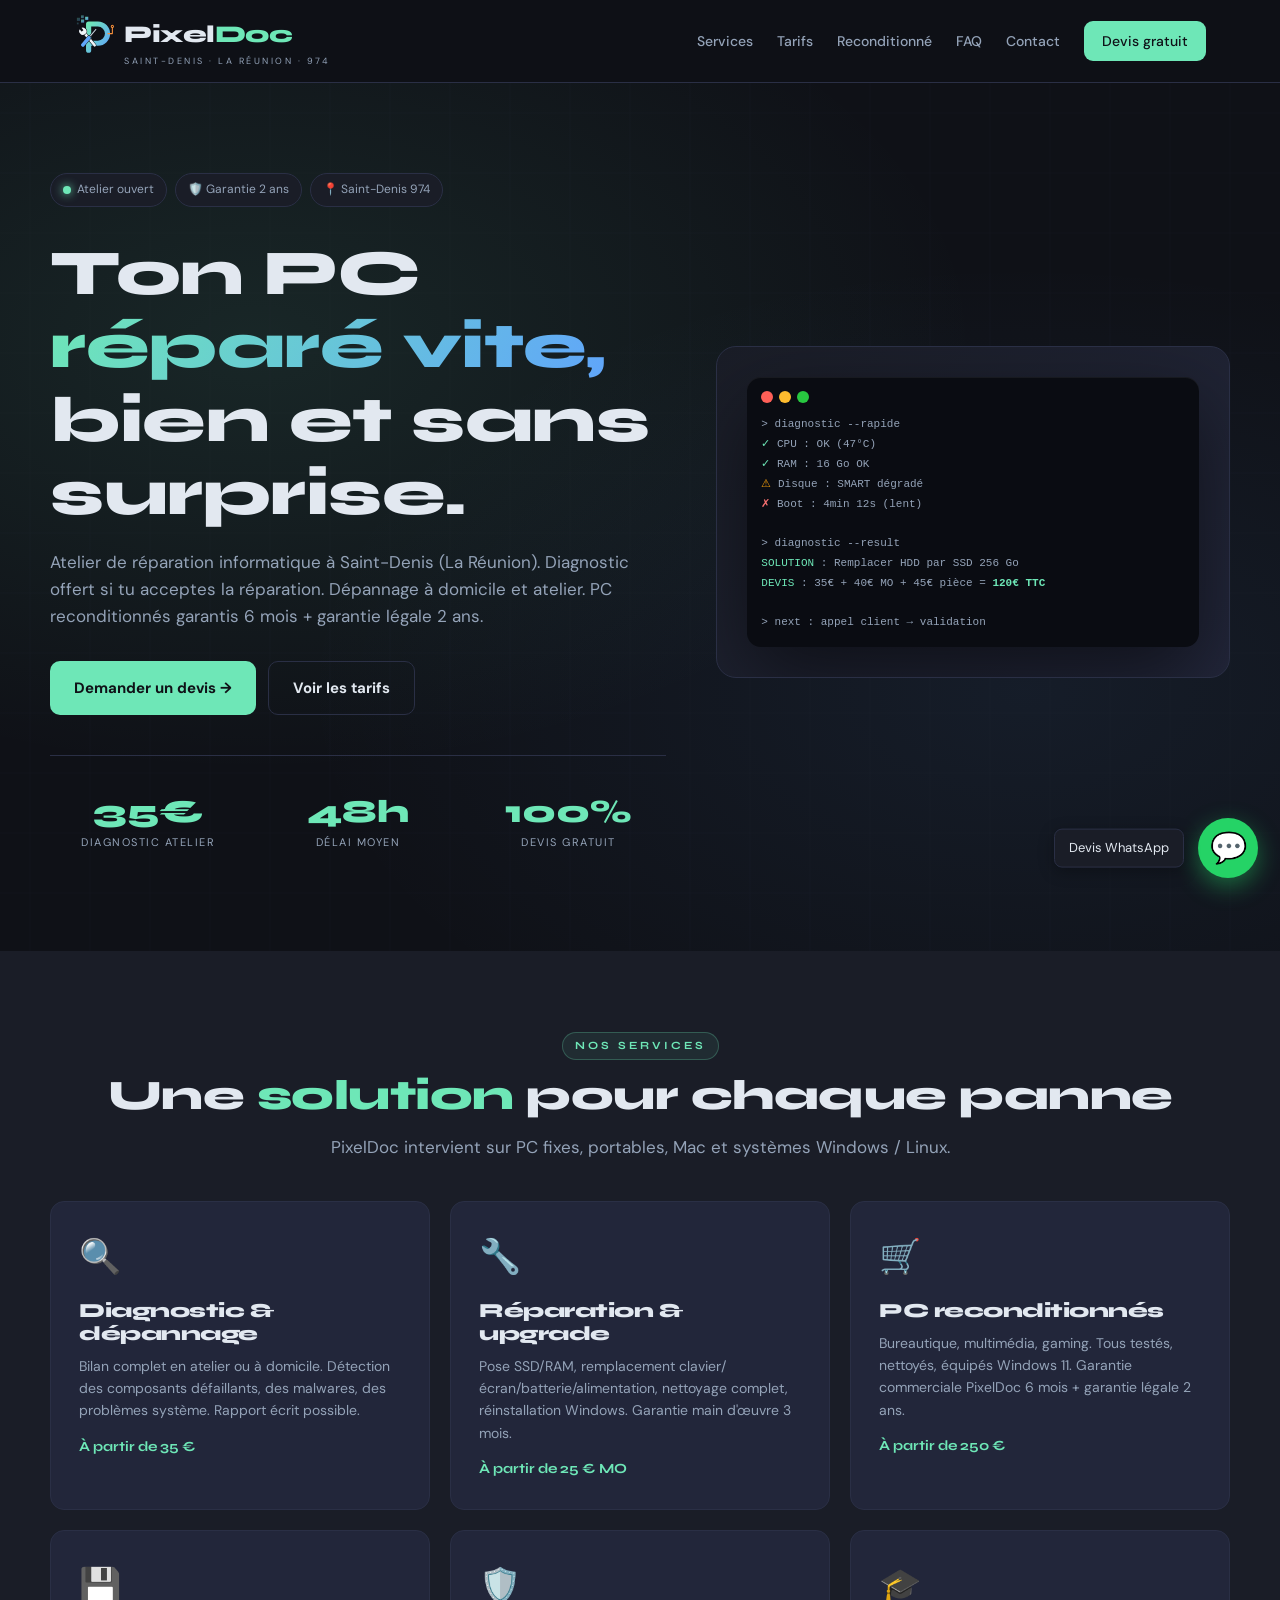
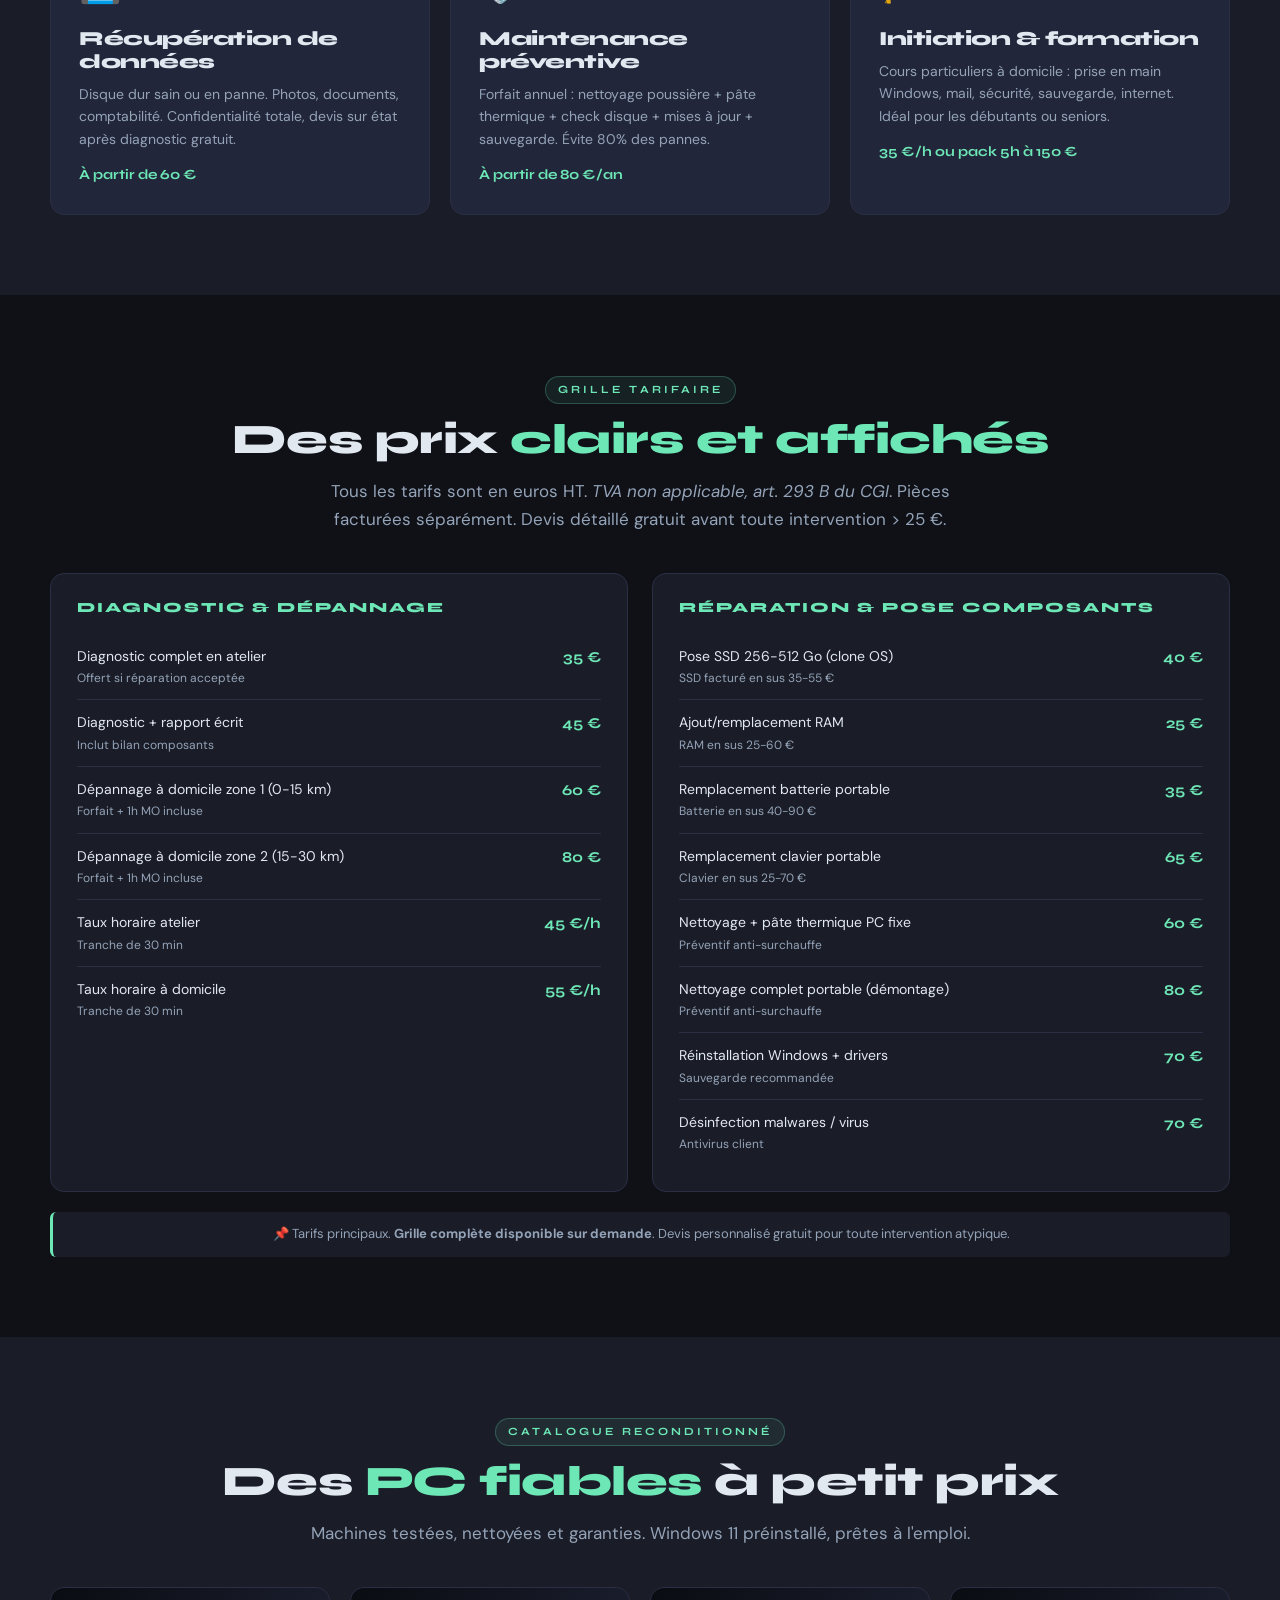
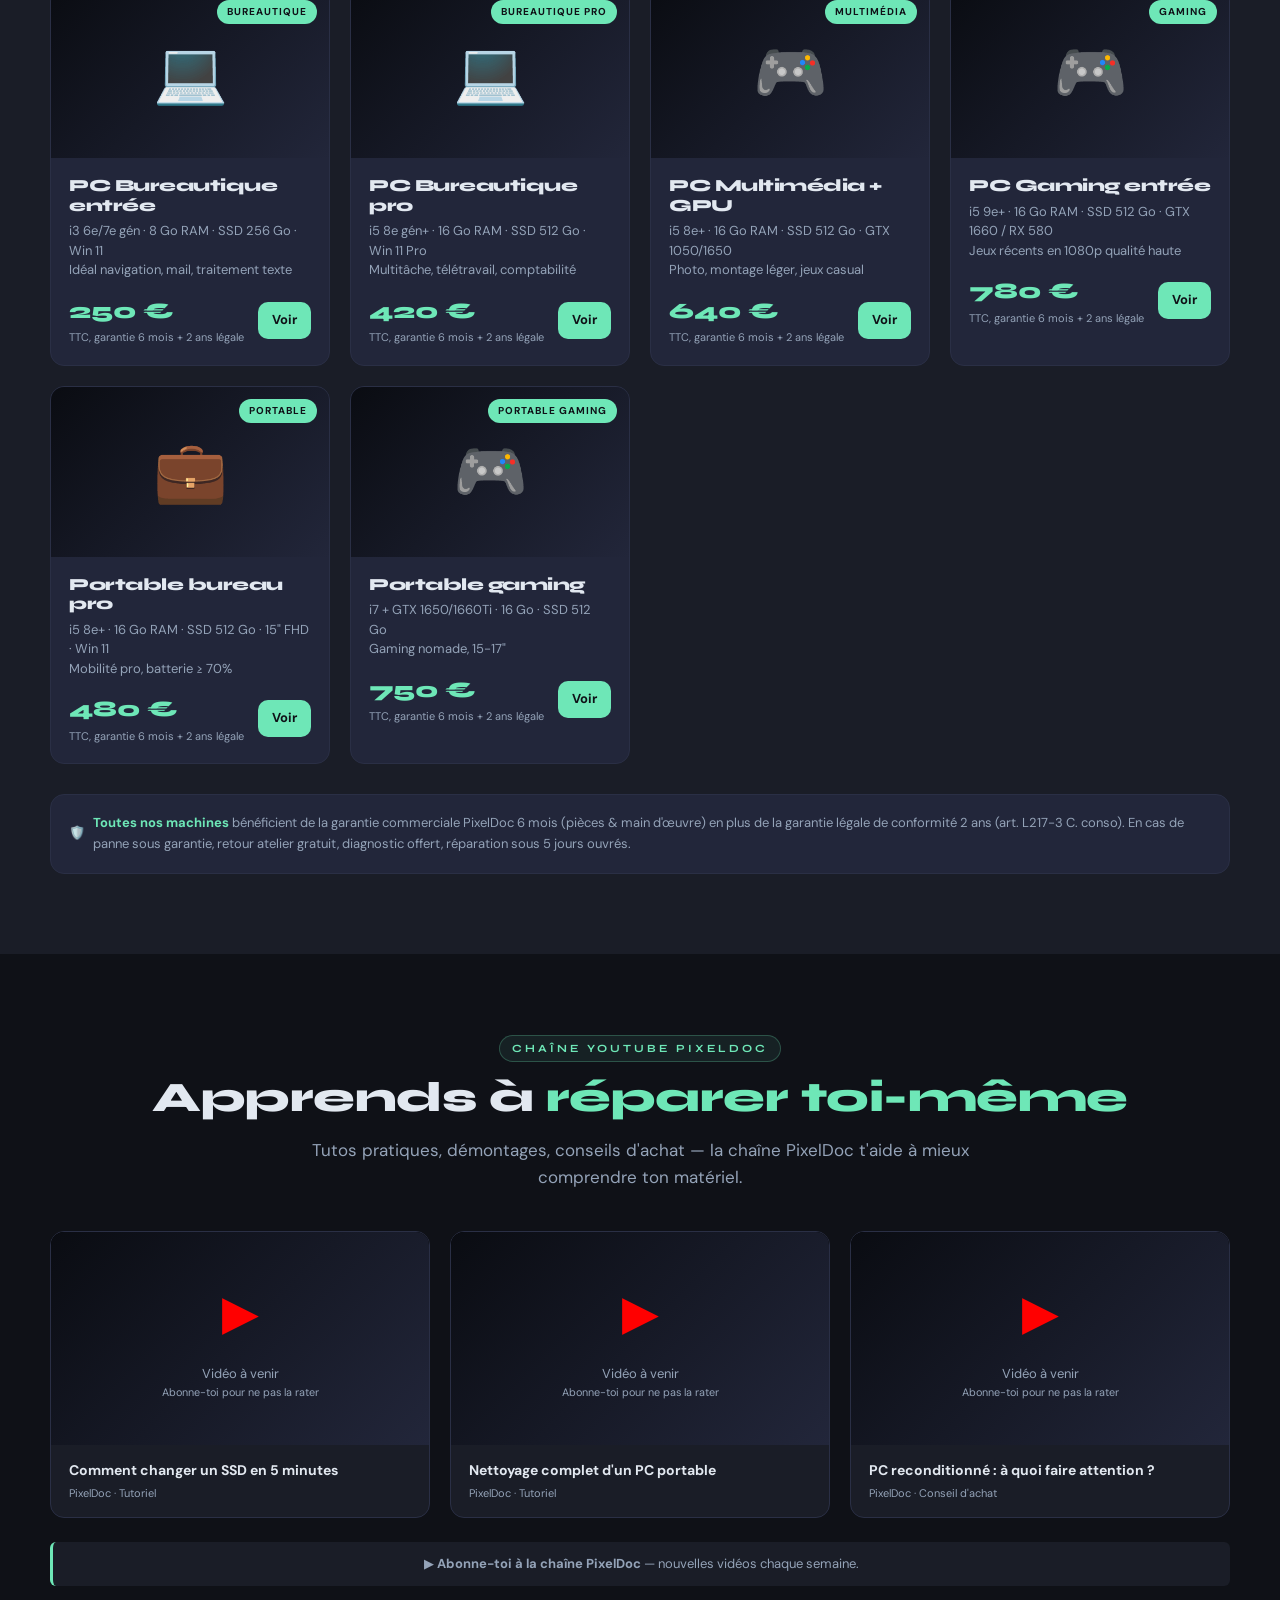
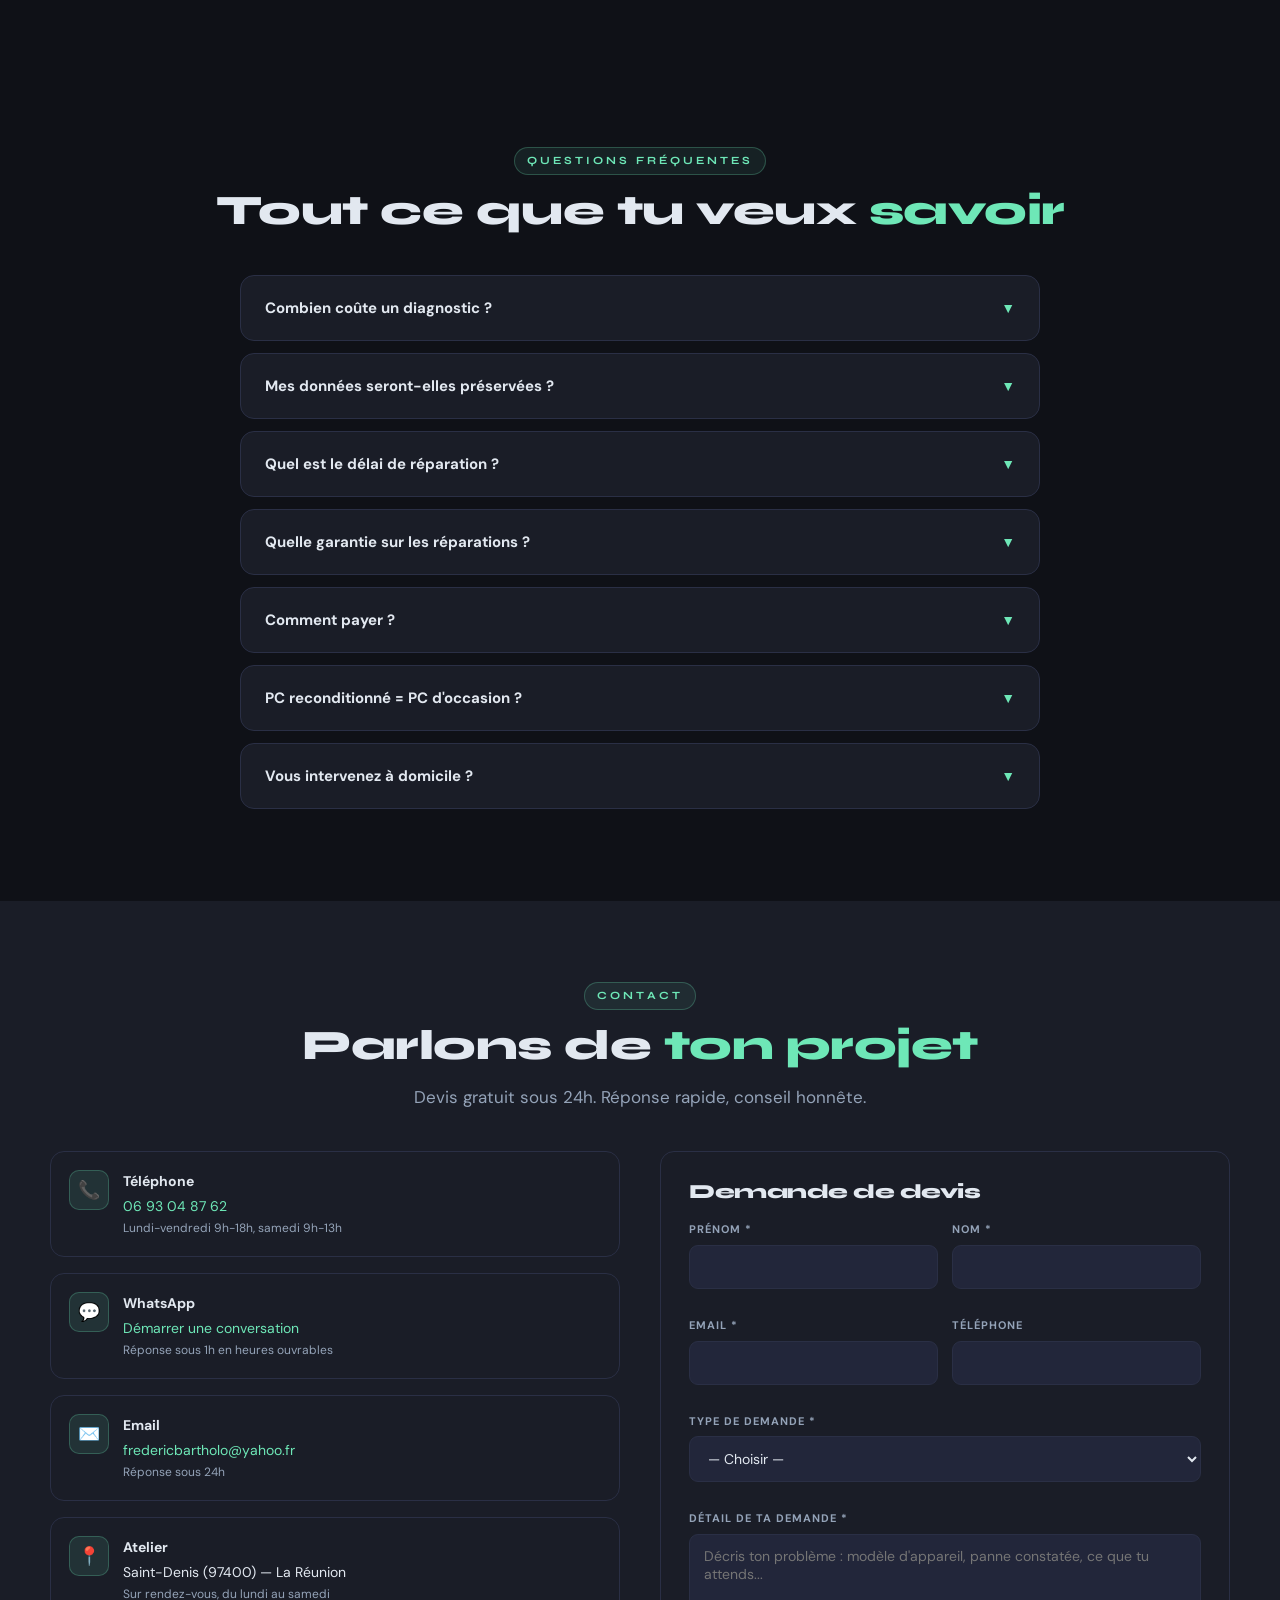
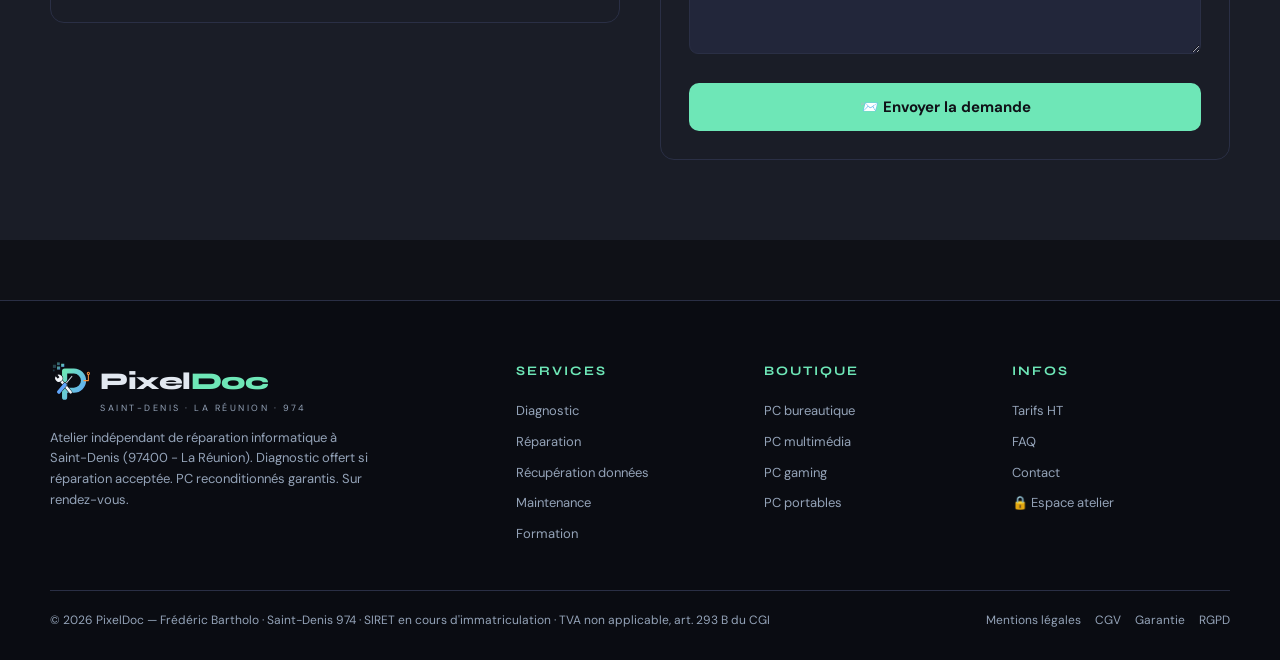
==== commit 36c335a6: "Retrait des faux avis clients (note 4,9/5 et 3 témoignages provisoires) Co-Authored-By: Claude Sonne" ====
--- a/index.html
+++ b/index.html
@@ -230,7 +230,6 @@
     <div>
       <div class="hero-badges">
         <span class="hero-badge"><span class="dot"></span>Atelier ouvert</span>
-        <span class="hero-badge">⭐ Avis 4,9/5</span>
         <span class="hero-badge">🛡️ Garantie 2 ans</span>
         <span class="hero-badge">📍 Saint-Denis 974</span>
       </div>
@@ -350,22 +349,6 @@
       <div class="video-card"><div class="video-frame"><div class="video-placeholder"><div class="yt-ico">▶</div>Vidéo à venir<br><small>Abonne-toi pour ne pas la rater</small></div></div><div class="video-info"><div class="video-title">PC reconditionné : à quoi faire attention ?</div><div class="video-meta">PixelDoc · Conseil d'achat</div></div></div>
     </div>
     <p class="tarif-note" style="margin-top:24px">▶ <strong>Abonne-toi à la chaîne PixelDoc</strong> — nouvelles vidéos chaque semaine.</p>
-  </div>
-</section>
-
-<section class="reviews">
-  <div class="container">
-    <div class="center">
-      <span class="eyebrow">Avis clients</span>
-      <h2>Ils ont fait confiance à <span>PixelDoc</span></h2>
-      <p class="subtitle">Note moyenne 4,9/5 — basée sur les retours clients depuis l'ouverture de l'atelier.</p>
-    </div>
-    <div class="reviews-grid">
-      <div class="review-card"><div class="review-stars">⭐⭐⭐⭐⭐</div><div class="review-text">"Diagnostic rapide, devis clair, intervention le lendemain. Mon PC démarre en 15 secondes au lieu de 8 minutes ! Tarifs honnêtes, je recommande sans hésiter."</div><div class="review-author"><div class="review-avatar">M</div><div class="review-name">Marie D.<small>Saint-Denis · Réparation SSD</small></div></div></div>
-      <div class="review-card"><div class="review-stars">⭐⭐⭐⭐⭐</div><div class="review-text">"J'ai acheté un PC reconditionné pour ma fille étudiante. Vraiment impeccable, comme neuf, à moitié prix d'un neuf équivalent. Frédéric prend le temps d'expliquer."</div><div class="review-author"><div class="review-avatar">P</div><div class="review-name">Patrick L.<small>Sainte-Marie · Achat PC bureautique</small></div></div></div>
-      <div class="review-card"><div class="review-stars">⭐⭐⭐⭐⭐</div><div class="review-text">"Récupération de données après un disque dur HS suite à une coupure de courant. Tout est revenu : photos, documents pro. Service réactif et confidentiel."</div><div class="review-author"><div class="review-avatar">S</div><div class="review-name">Sophie B.<small>Saint-Paul · Récupération données</small></div></div></div>
-    </div>
-    <p style="text-align:center;color:var(--dim);font-size:12px;margin-top:24px;font-style:italic">Avis à compléter avec tes vrais retours clients ou les copier depuis Google My Business.</p>
   </div>
 </section>
 
@@ -485,17 +468,15 @@
   <strong>Frédéric Bartholo</strong> — Entrepreneur individuel · Micro-entreprise<br>
   Saint-Denis (97400) — La Réunion<br>
   Tél&nbsp;: <a href="tel:+262693048762">+262&nbsp;6&nbsp;93&nbsp;04&nbsp;87&nbsp;62</a>&nbsp; · &nbsp;<a href="mailto:fredericbartholo@yahoo.fr">fredericbartholo@yahoo.fr</a><br>
-  SIRET&nbsp;: en cours d'immatriculation · TVA non applicable, art.&nbsp;293&nbsp;B du CGI<br>
-  Directeur de la publication&nbsp;: Frédéric Bartholo
+  SIRET&nbsp;: en cours d'immatriculation · TVA non applicable, art.&nbsp;293&nbsp;B du CGI
 </div>
 <h3>Hébergement</h3>
-<p>Site hébergé par <strong>Netlify, Inc.</strong> — 512 2nd Street, Suite 200, San Francisco, CA 94107, USA — <a href="https://www.netlify.com" target="_blank" rel="noopener">netlify.com</a>.</p>
+<p>Site hébergé par <strong>Netlify, Inc.</strong> — 512 2nd Street, Suite 200, San Francisco, CA 94107, USA.</p>
 <h3>Activités</h3>
 <p>Réparation et maintenance d'ordinateurs, diagnostic et dépannage à domicile ou en atelier, vente de matériel reconditionné, conseil et formation informatique.</p>
 <h3>Propriété intellectuelle</h3>
 <p>Tout le contenu du site (textes, logo, visuels) est la propriété de Frédéric Bartholo. Toute reproduction, même partielle, est interdite sans autorisation écrite préalable (art.&nbsp;L335-2 CPI).</p>
-<h3>Données personnelles et cookies</h3>
-<p>Ce site n'utilise aucun cookie publicitaire ni outil de mesure d'audience. Les polices de caractères sont chargées depuis Google Fonts : votre adresse IP est alors transmise à Google. Les informations saisies dans le formulaire de devis ne servent qu'à répondre à votre demande.</p>
+<h3>Données personnelles</h3>
 <p>Voir la <a href="#" onclick="openLegalModal('rgpd');return false">Politique de confidentialité (RGPD)</a>.</p>
 <h3>Médiation</h3>
 <p>Conformément à l'art.&nbsp;L611-1 du Code de la consommation, tout litige non résolu amiablement peut être soumis à un médiateur de la consommation. Coordonnées du médiateur communiquées lors de l'immatriculation.</p>`
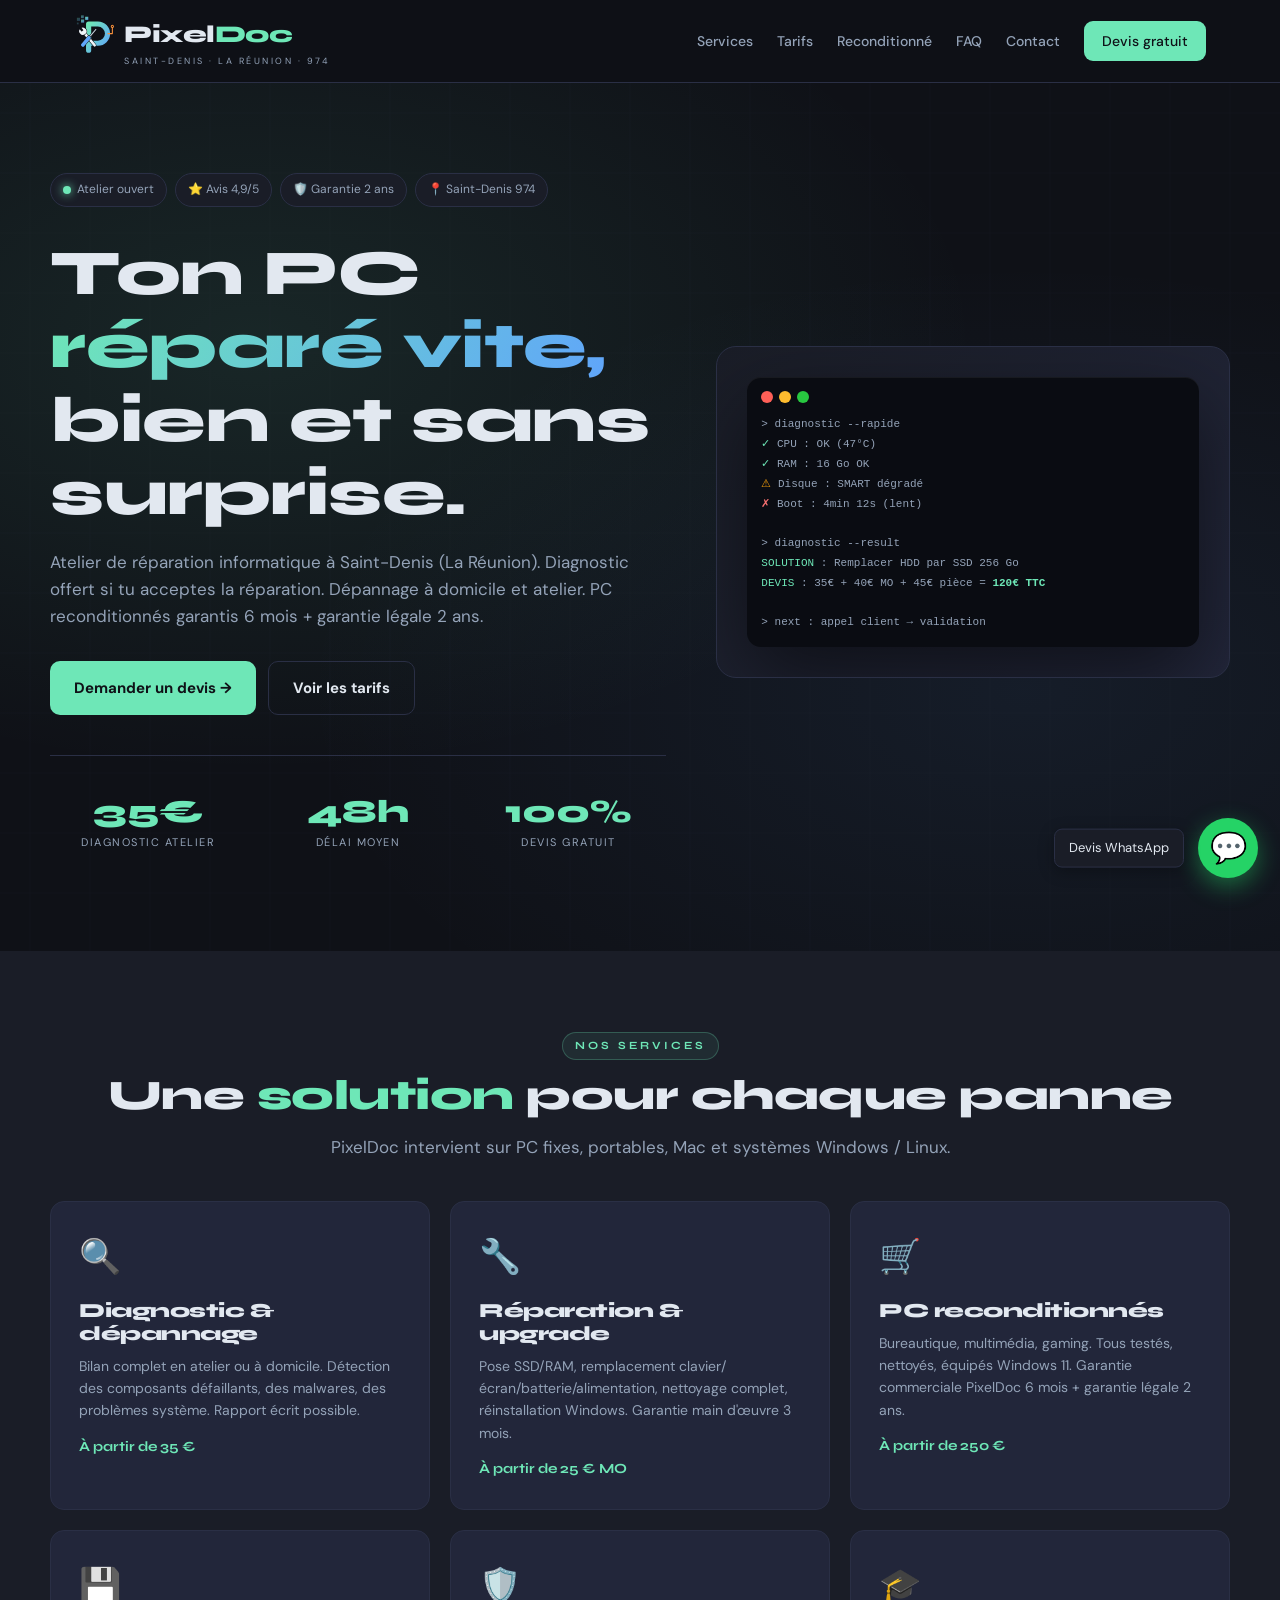
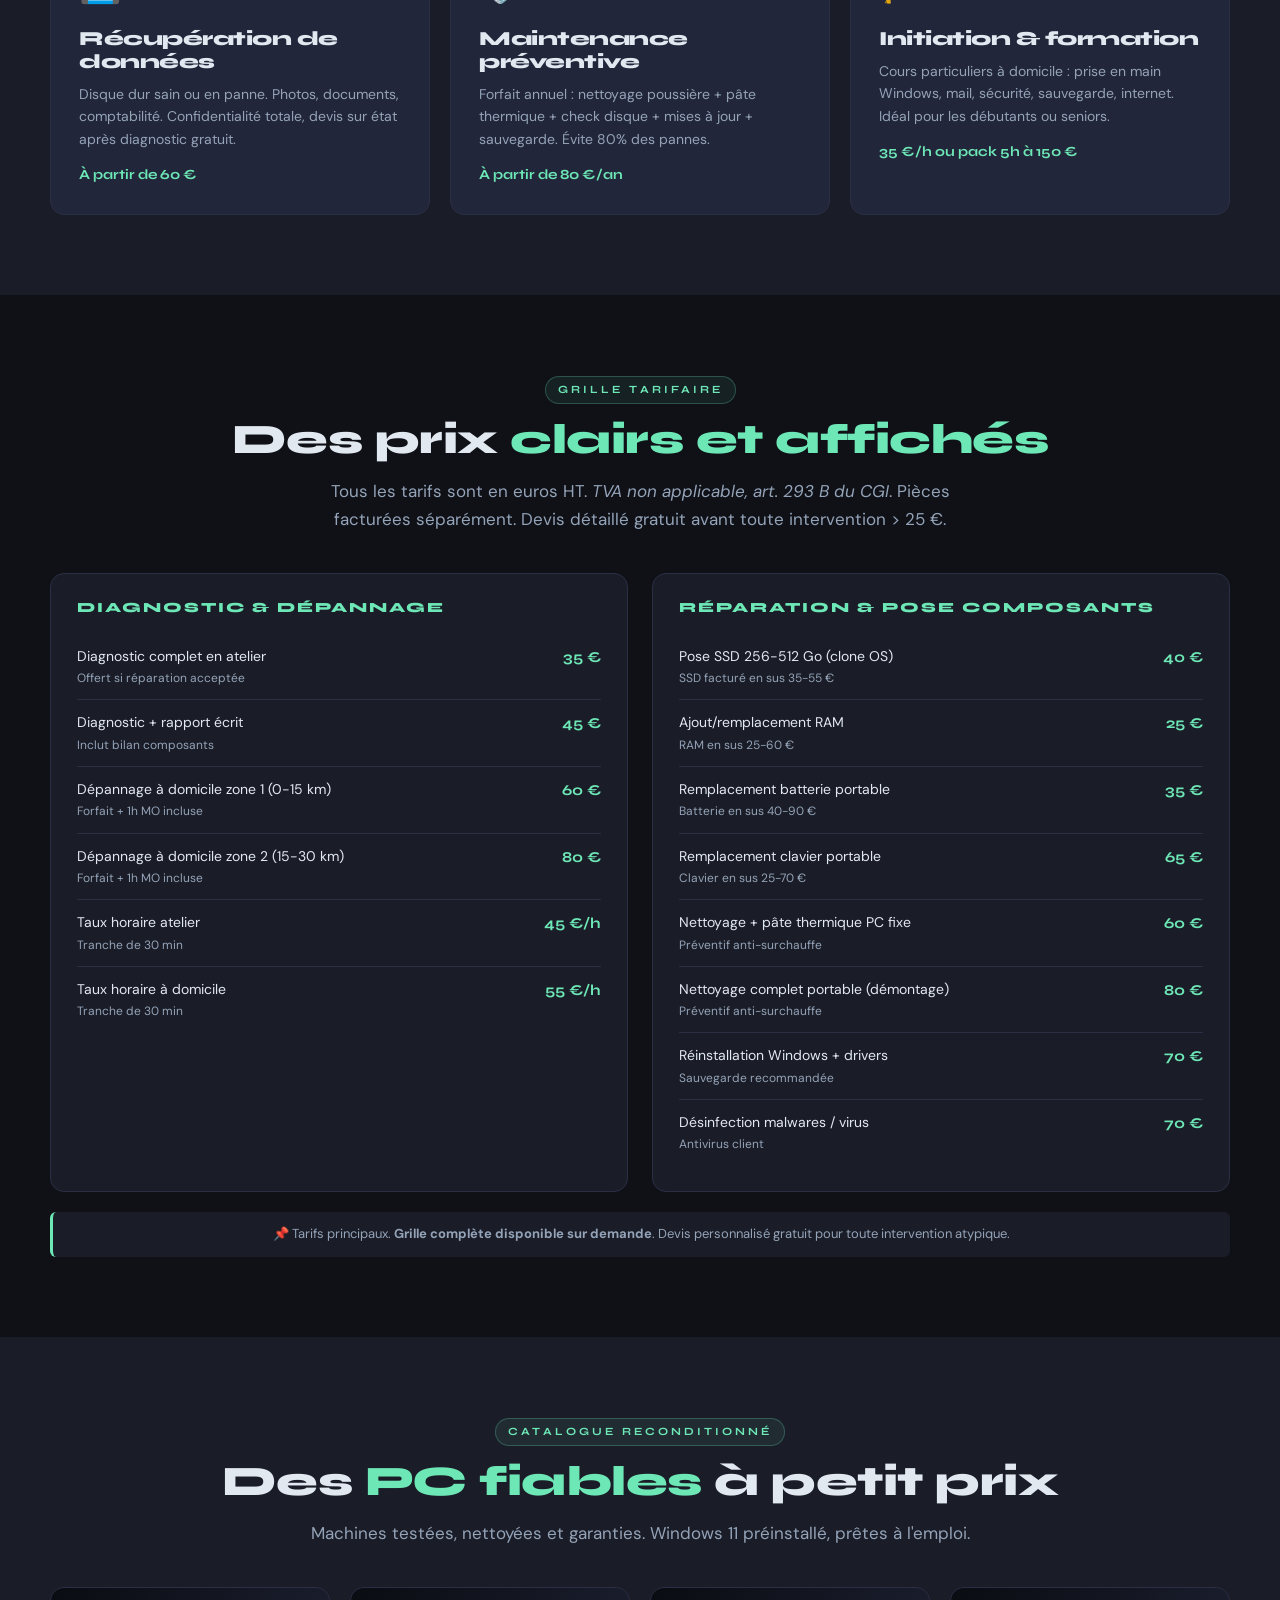
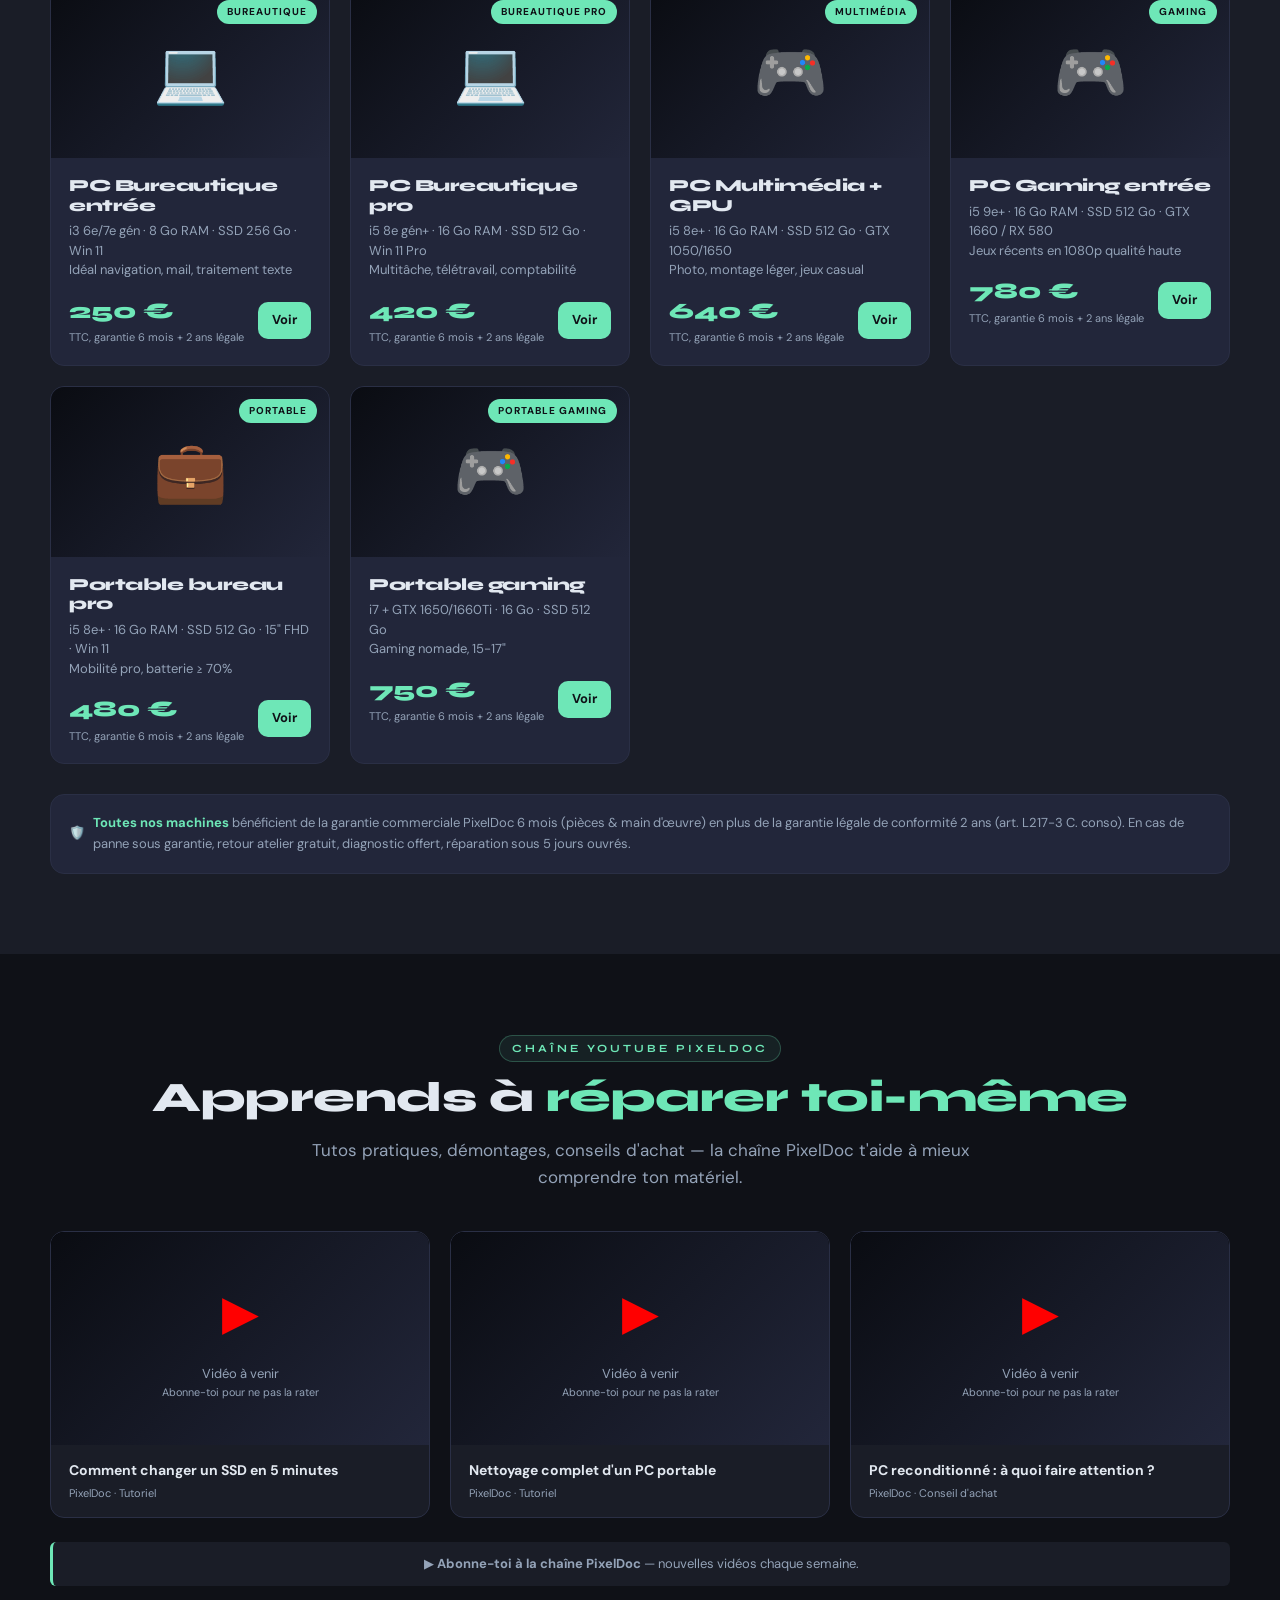
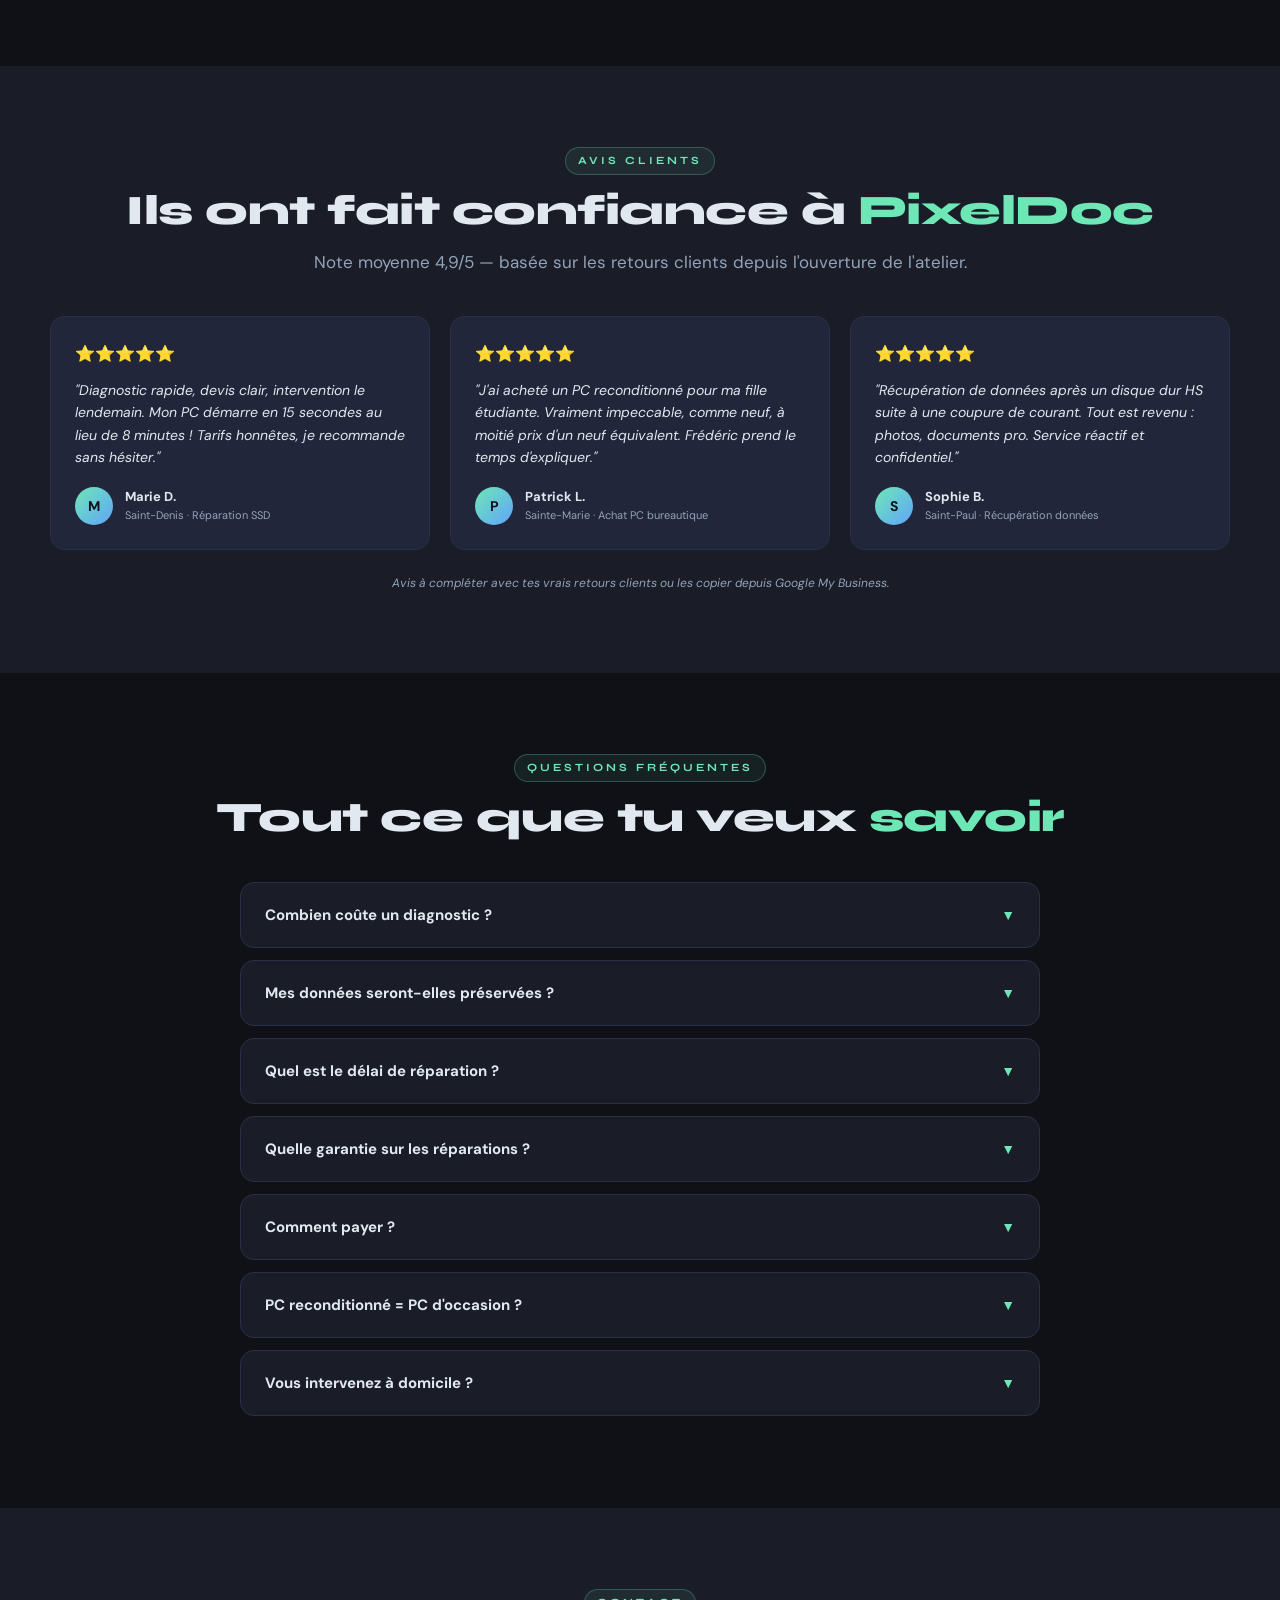
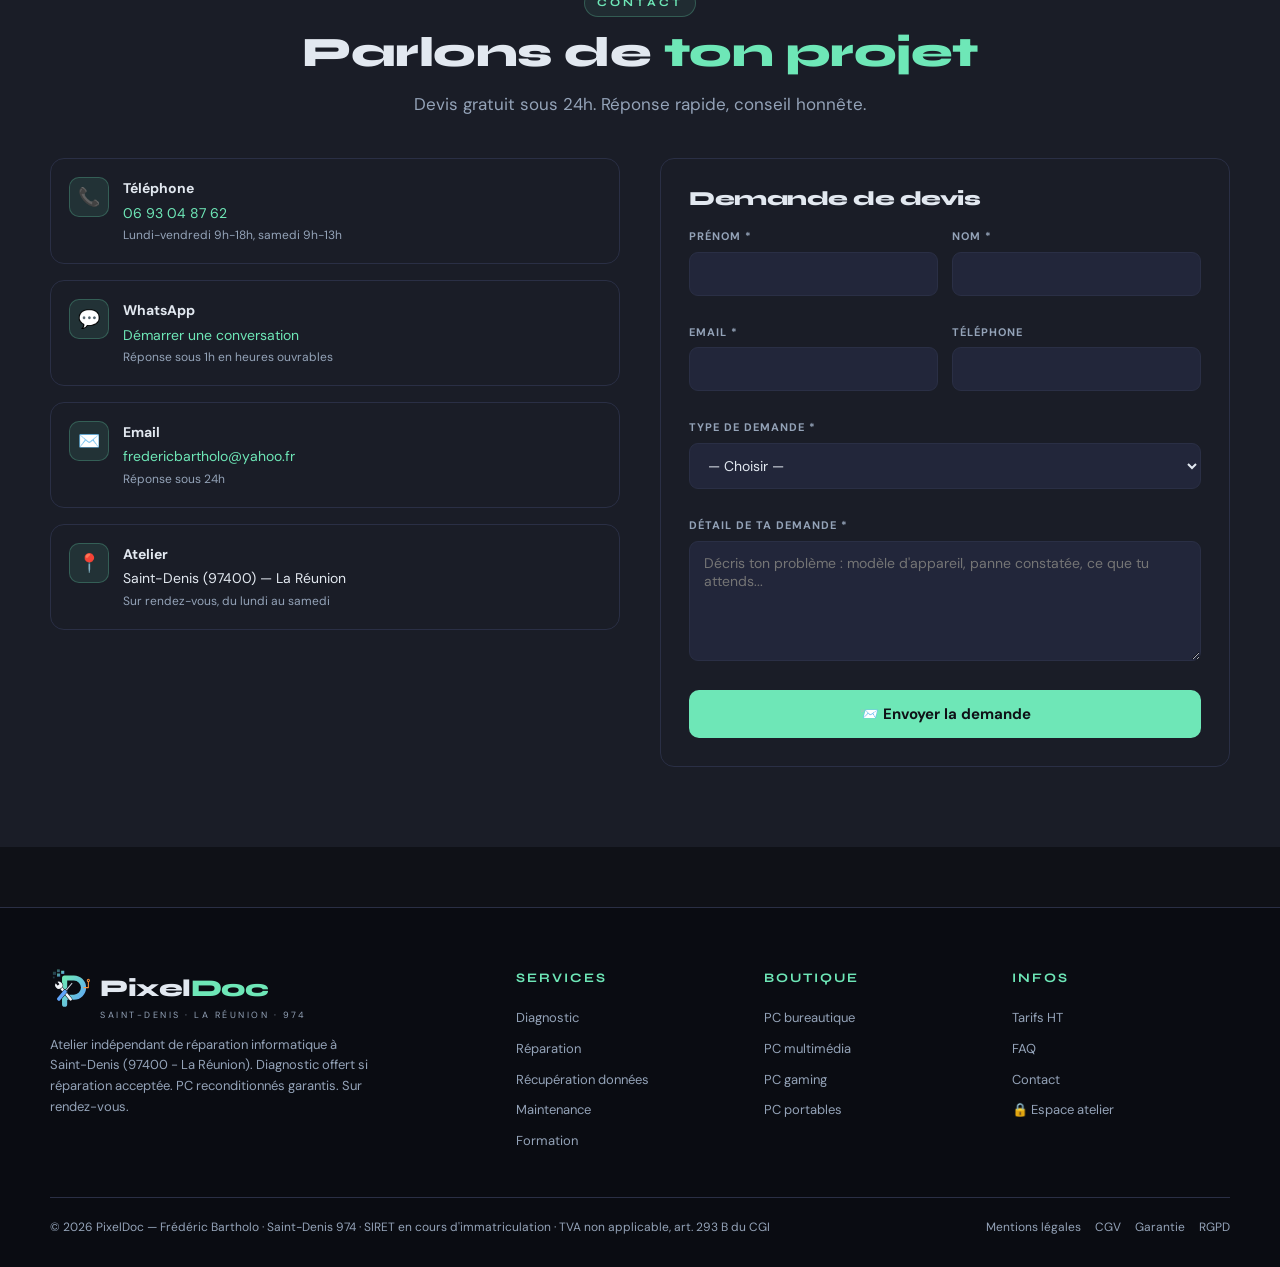
==== commit dba3e975: "Mentions légales : directeur de la publication, lien de l'hébergeur, cookies et polices (#4) Claude-" ====
--- a/index.html
+++ b/index.html
@@ -230,6 +230,7 @@
     <div>
       <div class="hero-badges">
         <span class="hero-badge"><span class="dot"></span>Atelier ouvert</span>
+        <span class="hero-badge">⭐ Avis 4,9/5</span>
         <span class="hero-badge">🛡️ Garantie 2 ans</span>
         <span class="hero-badge">📍 Saint-Denis 974</span>
       </div>
@@ -349,6 +350,22 @@
       <div class="video-card"><div class="video-frame"><div class="video-placeholder"><div class="yt-ico">▶</div>Vidéo à venir<br><small>Abonne-toi pour ne pas la rater</small></div></div><div class="video-info"><div class="video-title">PC reconditionné : à quoi faire attention ?</div><div class="video-meta">PixelDoc · Conseil d'achat</div></div></div>
     </div>
     <p class="tarif-note" style="margin-top:24px">▶ <strong>Abonne-toi à la chaîne PixelDoc</strong> — nouvelles vidéos chaque semaine.</p>
+  </div>
+</section>
+
+<section class="reviews">
+  <div class="container">
+    <div class="center">
+      <span class="eyebrow">Avis clients</span>
+      <h2>Ils ont fait confiance à <span>PixelDoc</span></h2>
+      <p class="subtitle">Note moyenne 4,9/5 — basée sur les retours clients depuis l'ouverture de l'atelier.</p>
+    </div>
+    <div class="reviews-grid">
+      <div class="review-card"><div class="review-stars">⭐⭐⭐⭐⭐</div><div class="review-text">"Diagnostic rapide, devis clair, intervention le lendemain. Mon PC démarre en 15 secondes au lieu de 8 minutes ! Tarifs honnêtes, je recommande sans hésiter."</div><div class="review-author"><div class="review-avatar">M</div><div class="review-name">Marie D.<small>Saint-Denis · Réparation SSD</small></div></div></div>
+      <div class="review-card"><div class="review-stars">⭐⭐⭐⭐⭐</div><div class="review-text">"J'ai acheté un PC reconditionné pour ma fille étudiante. Vraiment impeccable, comme neuf, à moitié prix d'un neuf équivalent. Frédéric prend le temps d'expliquer."</div><div class="review-author"><div class="review-avatar">P</div><div class="review-name">Patrick L.<small>Sainte-Marie · Achat PC bureautique</small></div></div></div>
+      <div class="review-card"><div class="review-stars">⭐⭐⭐⭐⭐</div><div class="review-text">"Récupération de données après un disque dur HS suite à une coupure de courant. Tout est revenu : photos, documents pro. Service réactif et confidentiel."</div><div class="review-author"><div class="review-avatar">S</div><div class="review-name">Sophie B.<small>Saint-Paul · Récupération données</small></div></div></div>
+    </div>
+    <p style="text-align:center;color:var(--dim);font-size:12px;margin-top:24px;font-style:italic">Avis à compléter avec tes vrais retours clients ou les copier depuis Google My Business.</p>
   </div>
 </section>
 
@@ -468,15 +485,17 @@
   <strong>Frédéric Bartholo</strong> — Entrepreneur individuel · Micro-entreprise<br>
   Saint-Denis (97400) — La Réunion<br>
   Tél&nbsp;: <a href="tel:+262693048762">+262&nbsp;6&nbsp;93&nbsp;04&nbsp;87&nbsp;62</a>&nbsp; · &nbsp;<a href="mailto:fredericbartholo@yahoo.fr">fredericbartholo@yahoo.fr</a><br>
-  SIRET&nbsp;: en cours d'immatriculation · TVA non applicable, art.&nbsp;293&nbsp;B du CGI
+  SIRET&nbsp;: en cours d'immatriculation · TVA non applicable, art.&nbsp;293&nbsp;B du CGI<br>
+  Directeur de la publication&nbsp;: Frédéric Bartholo
 </div>
 <h3>Hébergement</h3>
-<p>Site hébergé par <strong>Netlify, Inc.</strong> — 512 2nd Street, Suite 200, San Francisco, CA 94107, USA.</p>
+<p>Site hébergé par <strong>Netlify, Inc.</strong> — 512 2nd Street, Suite 200, San Francisco, CA 94107, USA — <a href="https://www.netlify.com" target="_blank" rel="noopener">netlify.com</a>.</p>
 <h3>Activités</h3>
 <p>Réparation et maintenance d'ordinateurs, diagnostic et dépannage à domicile ou en atelier, vente de matériel reconditionné, conseil et formation informatique.</p>
 <h3>Propriété intellectuelle</h3>
 <p>Tout le contenu du site (textes, logo, visuels) est la propriété de Frédéric Bartholo. Toute reproduction, même partielle, est interdite sans autorisation écrite préalable (art.&nbsp;L335-2 CPI).</p>
-<h3>Données personnelles</h3>
+<h3>Données personnelles et cookies</h3>
+<p>Ce site n'utilise aucun cookie publicitaire ni outil de mesure d'audience. Les polices de caractères sont chargées depuis Google Fonts : votre adresse IP est alors transmise à Google. Les informations saisies dans le formulaire de devis ne servent qu'à répondre à votre demande.</p>
 <p>Voir la <a href="#" onclick="openLegalModal('rgpd');return false">Politique de confidentialité (RGPD)</a>.</p>
 <h3>Médiation</h3>
 <p>Conformément à l'art.&nbsp;L611-1 du Code de la consommation, tout litige non résolu amiablement peut être soumis à un médiateur de la consommation. Coordonnées du médiateur communiquées lors de l'immatriculation.</p>`
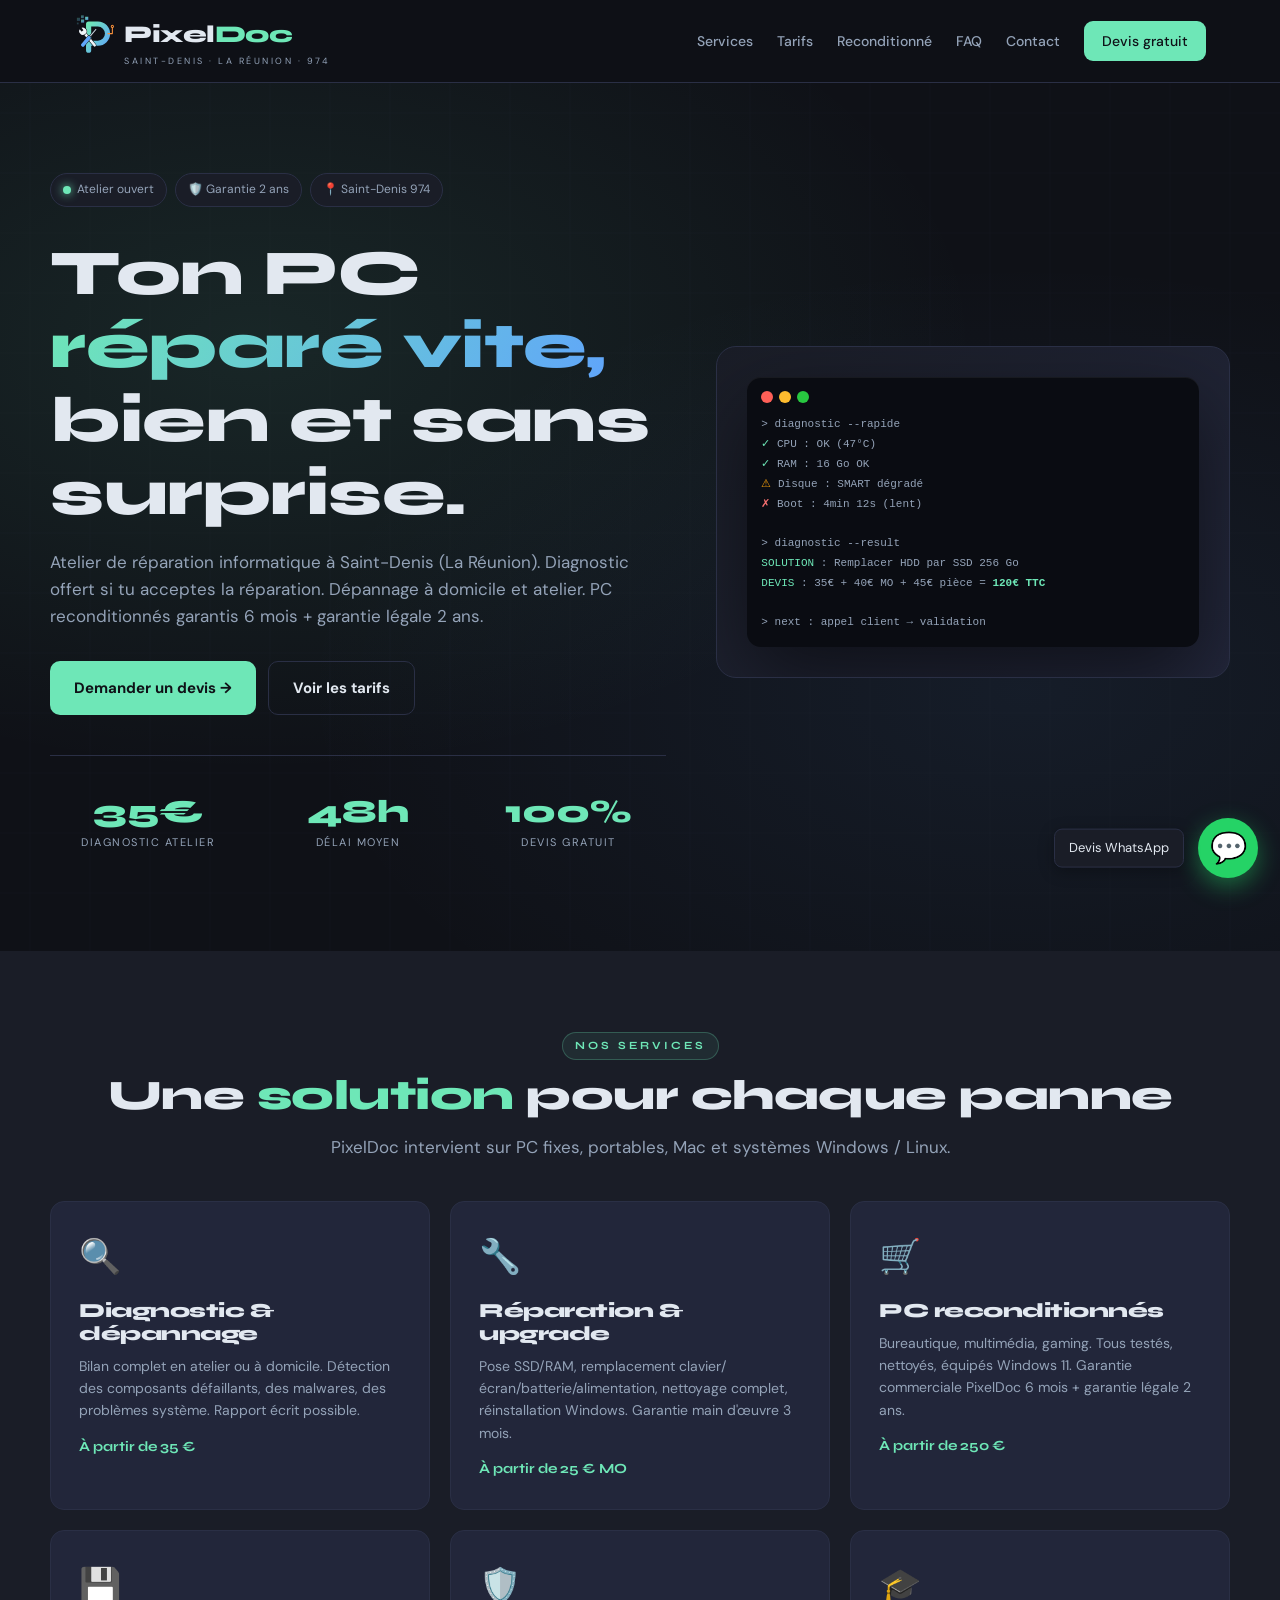
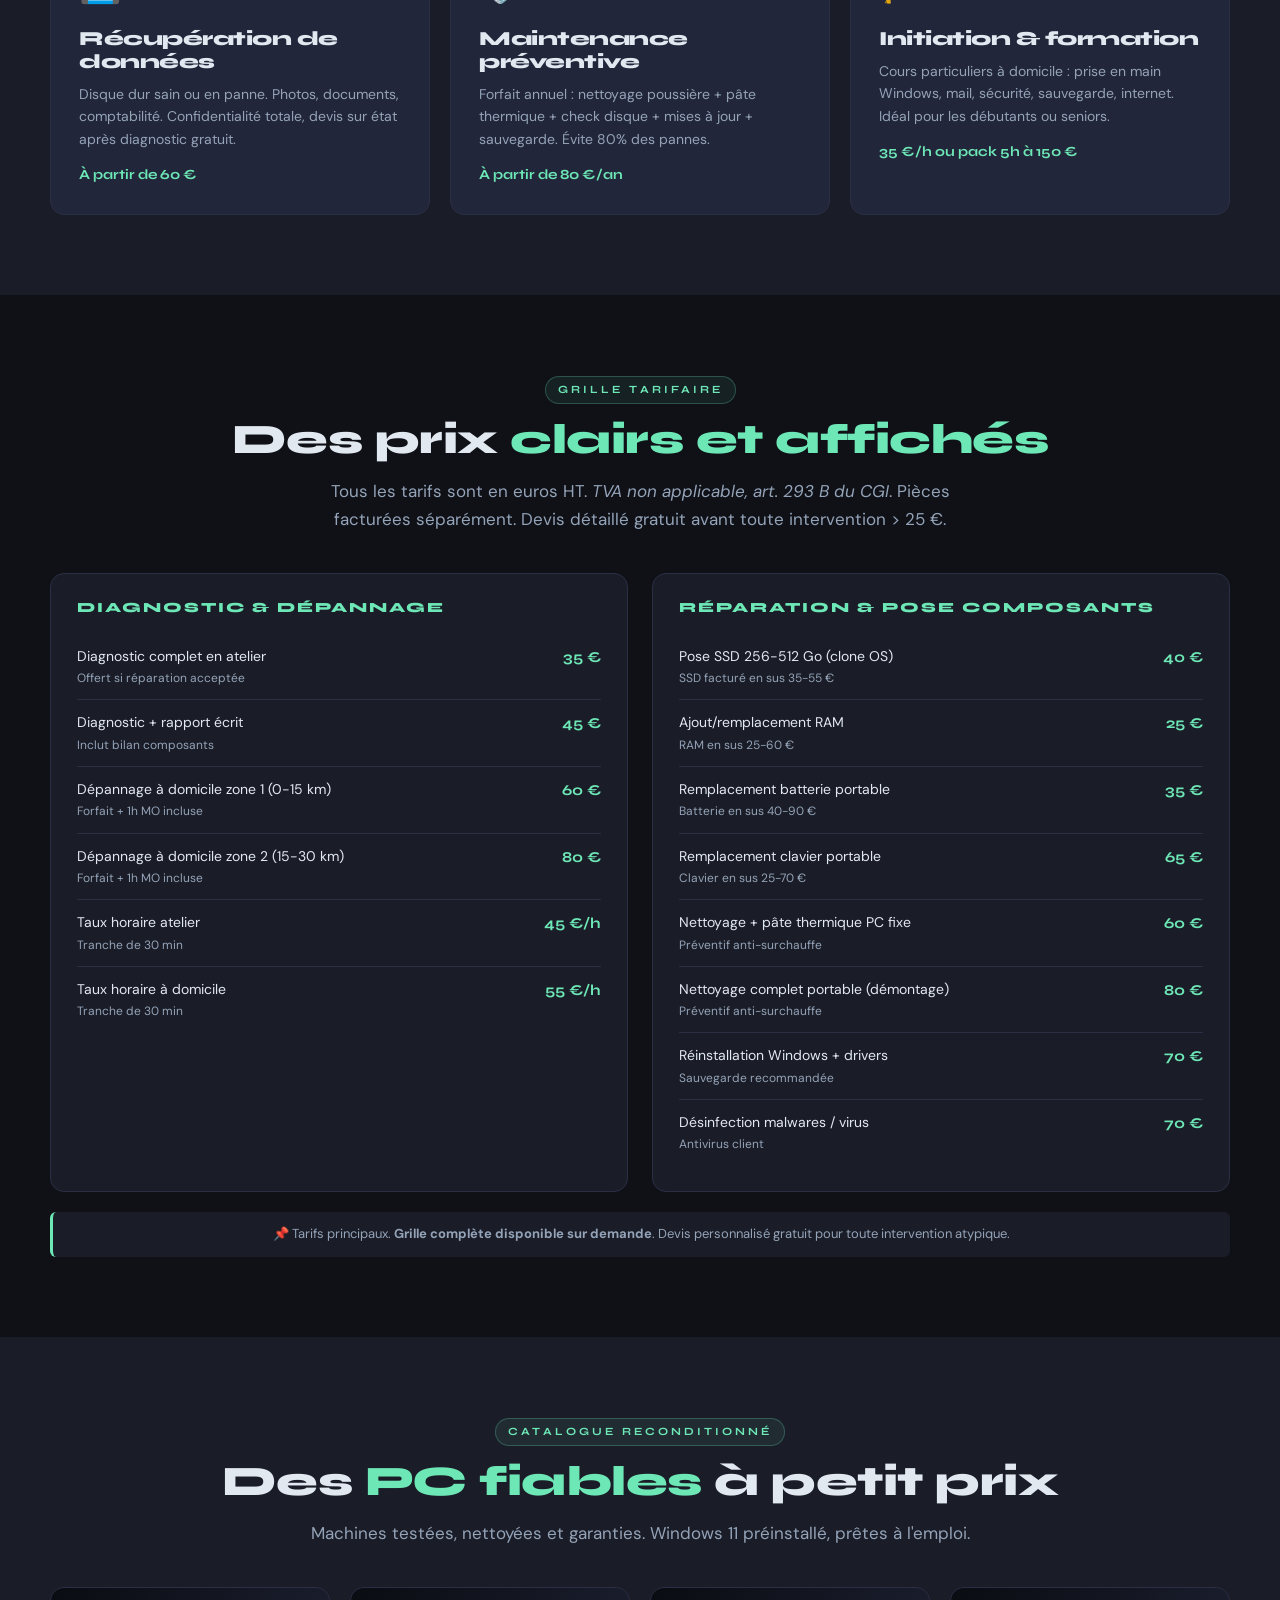
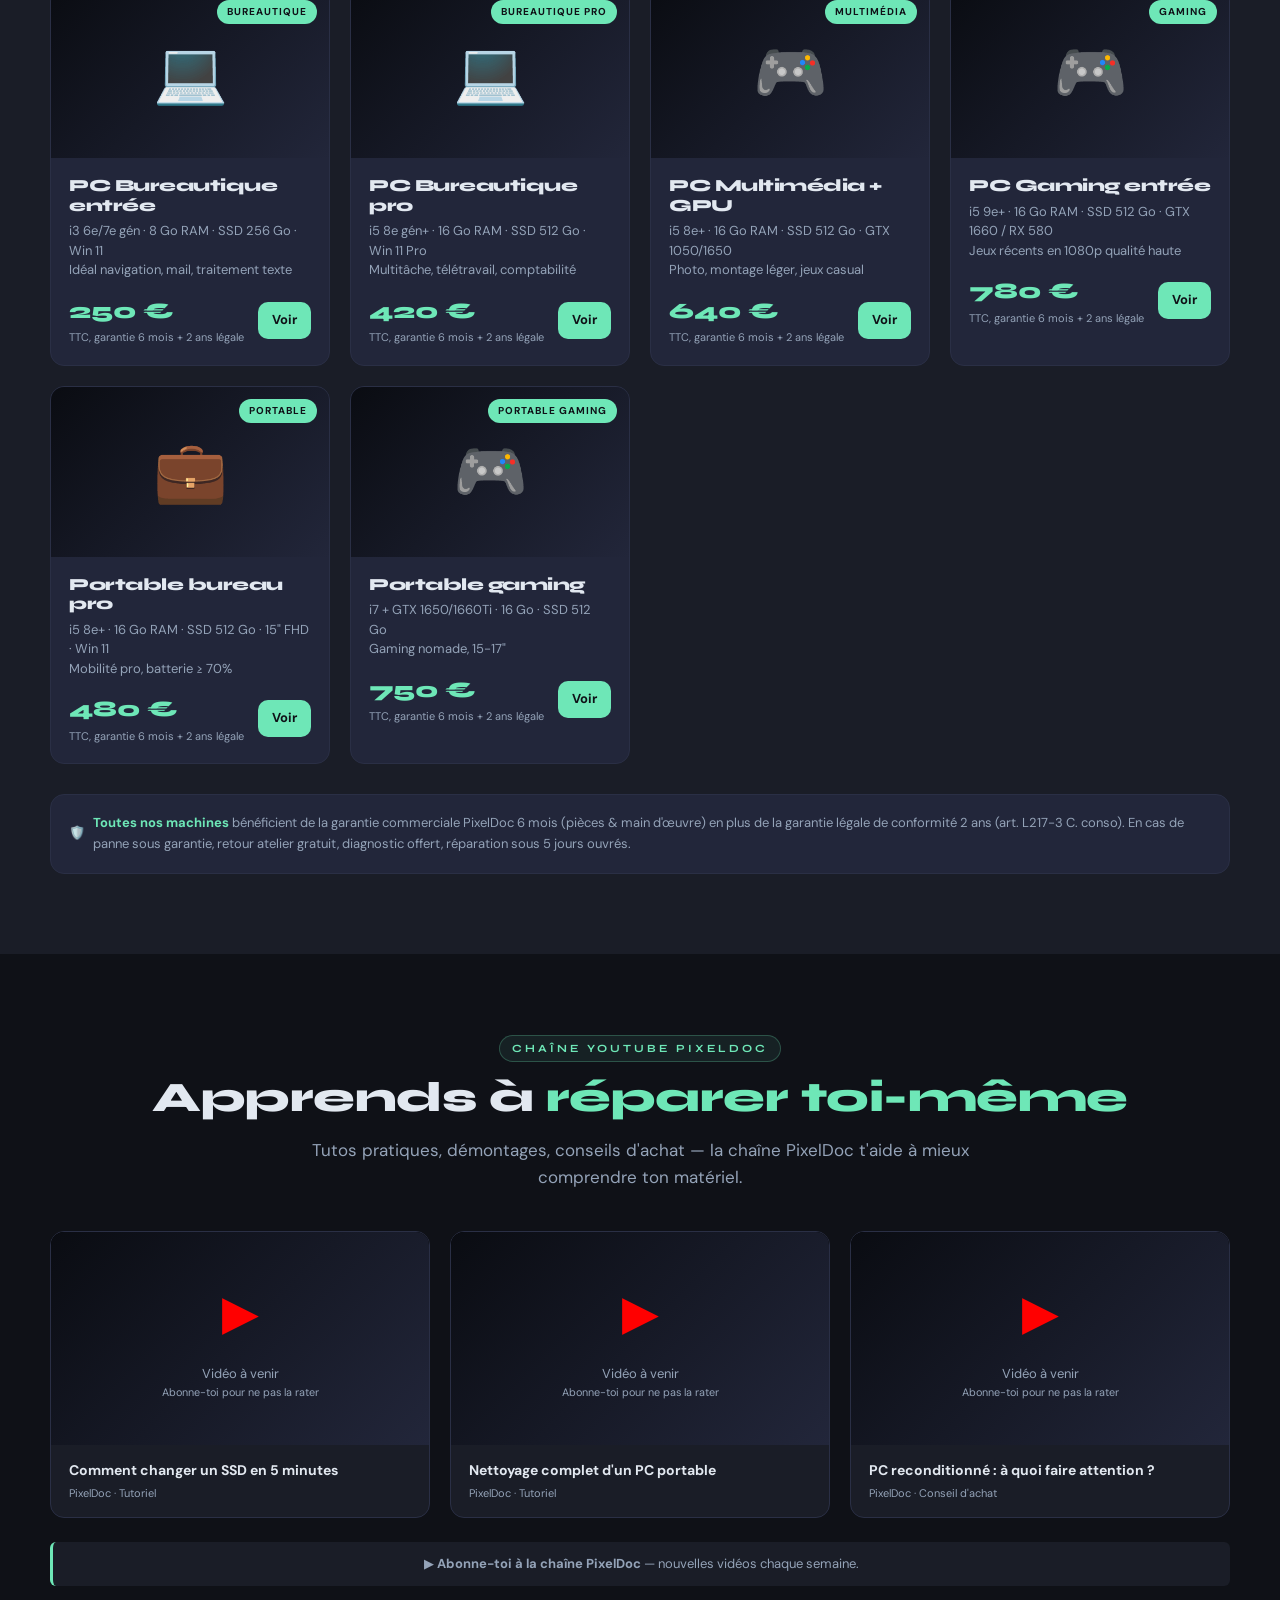
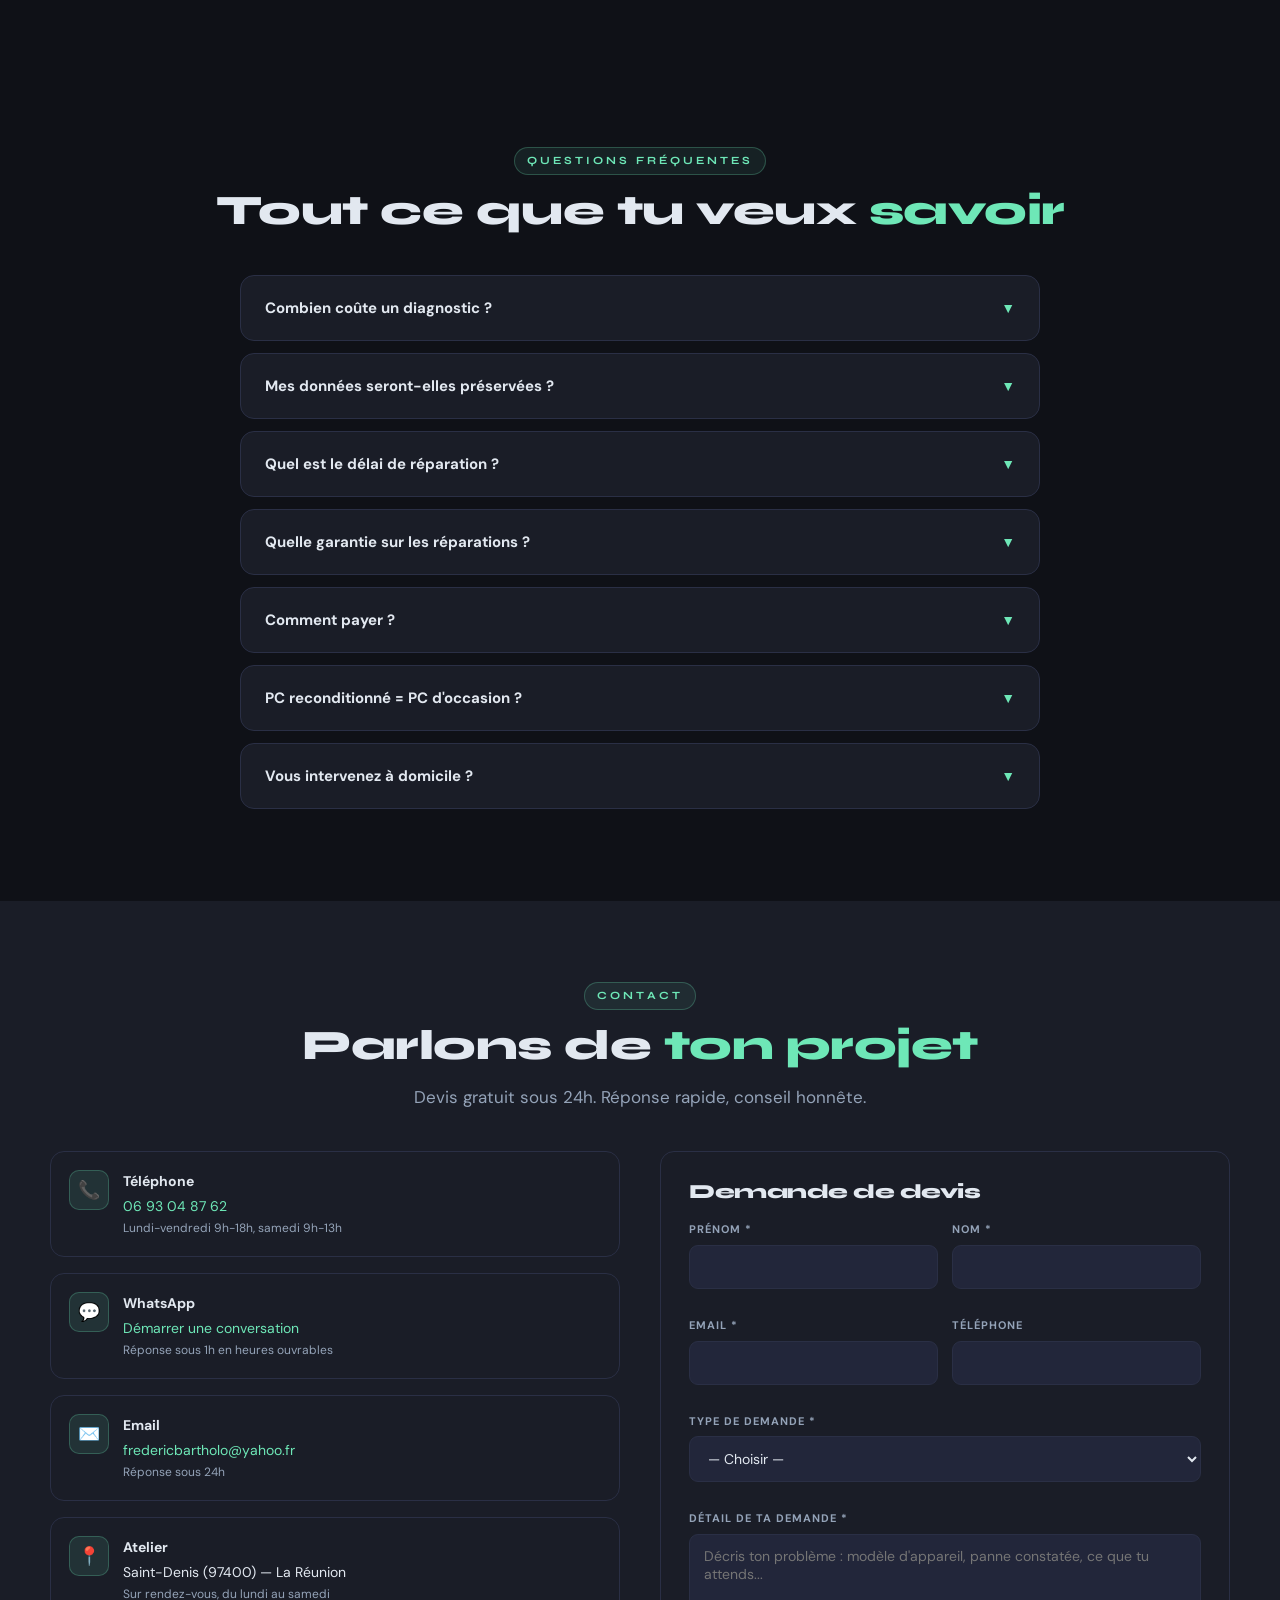
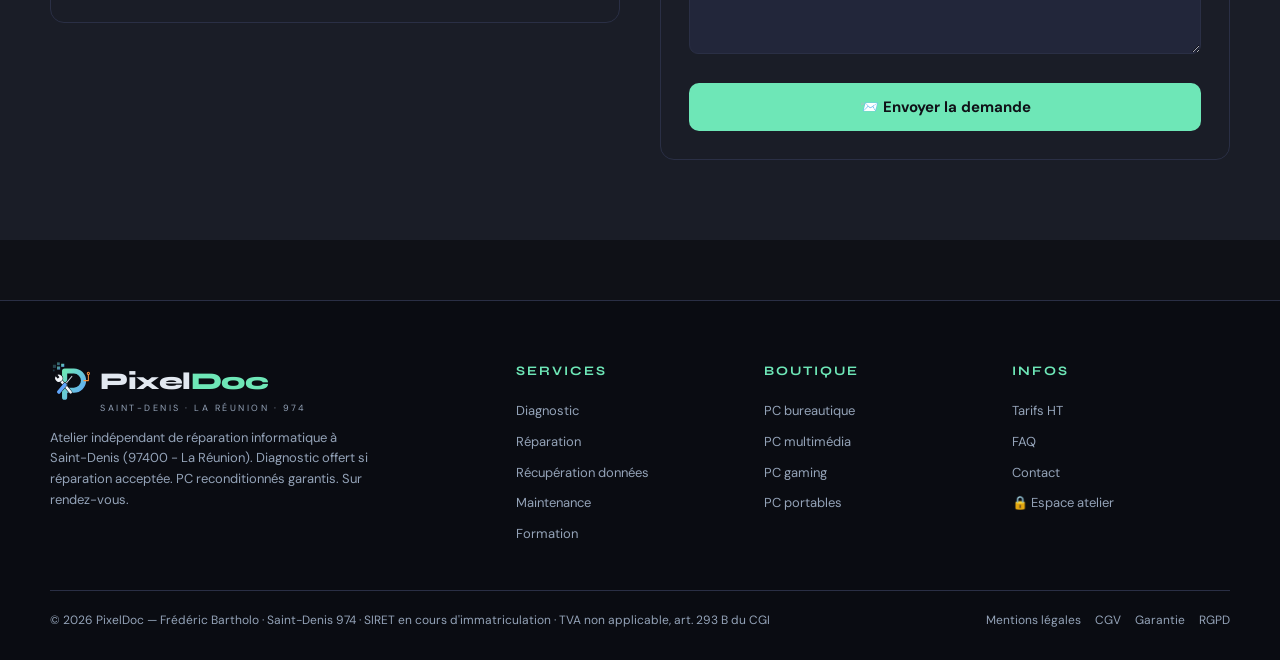
==== commit 724065e9: "Retrait des faux avis clients (note 4,9/5 et 3 témoignages provisoires) (#3) Claude-Session: https:/" ====
--- a/index.html
+++ b/index.html
@@ -230,7 +230,6 @@
     <div>
       <div class="hero-badges">
         <span class="hero-badge"><span class="dot"></span>Atelier ouvert</span>
-        <span class="hero-badge">⭐ Avis 4,9/5</span>
         <span class="hero-badge">🛡️ Garantie 2 ans</span>
         <span class="hero-badge">📍 Saint-Denis 974</span>
       </div>
@@ -350,22 +349,6 @@
       <div class="video-card"><div class="video-frame"><div class="video-placeholder"><div class="yt-ico">▶</div>Vidéo à venir<br><small>Abonne-toi pour ne pas la rater</small></div></div><div class="video-info"><div class="video-title">PC reconditionné : à quoi faire attention ?</div><div class="video-meta">PixelDoc · Conseil d'achat</div></div></div>
     </div>
     <p class="tarif-note" style="margin-top:24px">▶ <strong>Abonne-toi à la chaîne PixelDoc</strong> — nouvelles vidéos chaque semaine.</p>
-  </div>
-</section>
-
-<section class="reviews">
-  <div class="container">
-    <div class="center">
-      <span class="eyebrow">Avis clients</span>
-      <h2>Ils ont fait confiance à <span>PixelDoc</span></h2>
-      <p class="subtitle">Note moyenne 4,9/5 — basée sur les retours clients depuis l'ouverture de l'atelier.</p>
-    </div>
-    <div class="reviews-grid">
-      <div class="review-card"><div class="review-stars">⭐⭐⭐⭐⭐</div><div class="review-text">"Diagnostic rapide, devis clair, intervention le lendemain. Mon PC démarre en 15 secondes au lieu de 8 minutes ! Tarifs honnêtes, je recommande sans hésiter."</div><div class="review-author"><div class="review-avatar">M</div><div class="review-name">Marie D.<small>Saint-Denis · Réparation SSD</small></div></div></div>
-      <div class="review-card"><div class="review-stars">⭐⭐⭐⭐⭐</div><div class="review-text">"J'ai acheté un PC reconditionné pour ma fille étudiante. Vraiment impeccable, comme neuf, à moitié prix d'un neuf équivalent. Frédéric prend le temps d'expliquer."</div><div class="review-author"><div class="review-avatar">P</div><div class="review-name">Patrick L.<small>Sainte-Marie · Achat PC bureautique</small></div></div></div>
-      <div class="review-card"><div class="review-stars">⭐⭐⭐⭐⭐</div><div class="review-text">"Récupération de données après un disque dur HS suite à une coupure de courant. Tout est revenu : photos, documents pro. Service réactif et confidentiel."</div><div class="review-author"><div class="review-avatar">S</div><div class="review-name">Sophie B.<small>Saint-Paul · Récupération données</small></div></div></div>
-    </div>
-    <p style="text-align:center;color:var(--dim);font-size:12px;margin-top:24px;font-style:italic">Avis à compléter avec tes vrais retours clients ou les copier depuis Google My Business.</p>
   </div>
 </section>
 
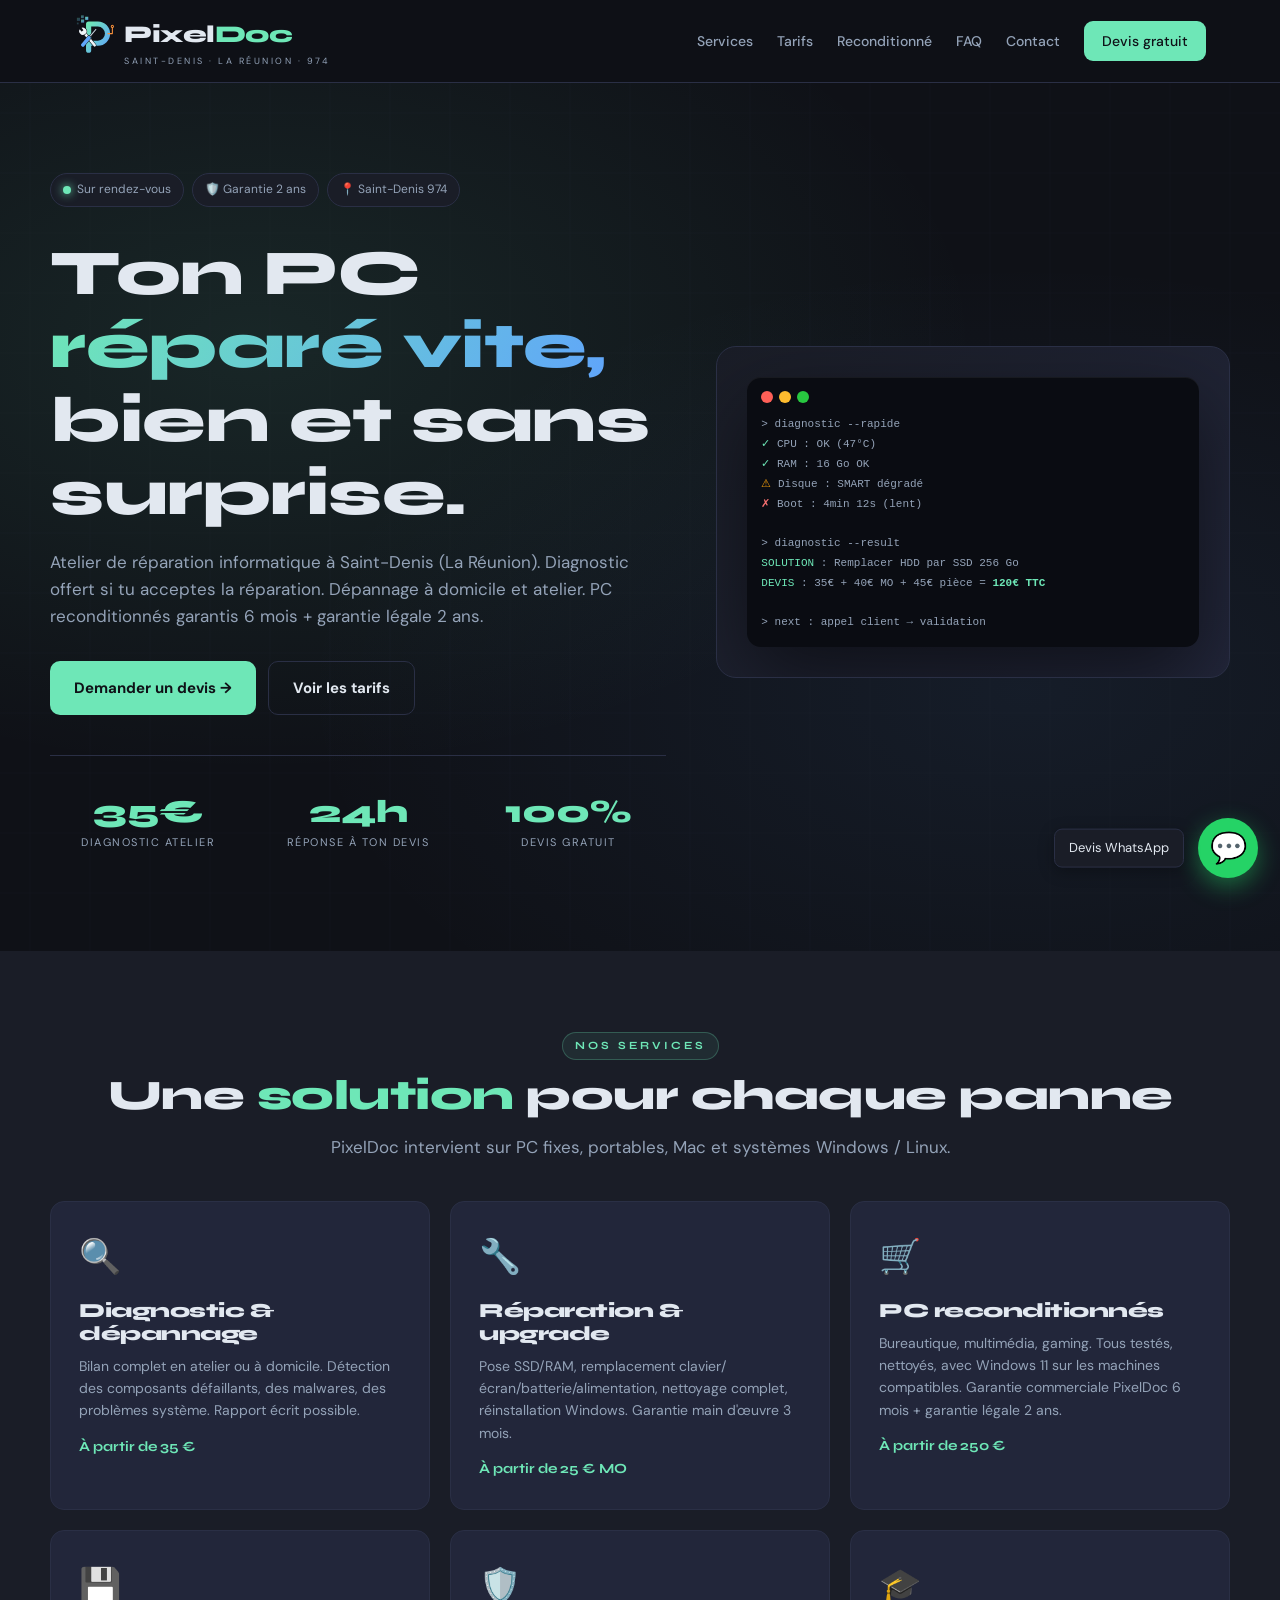
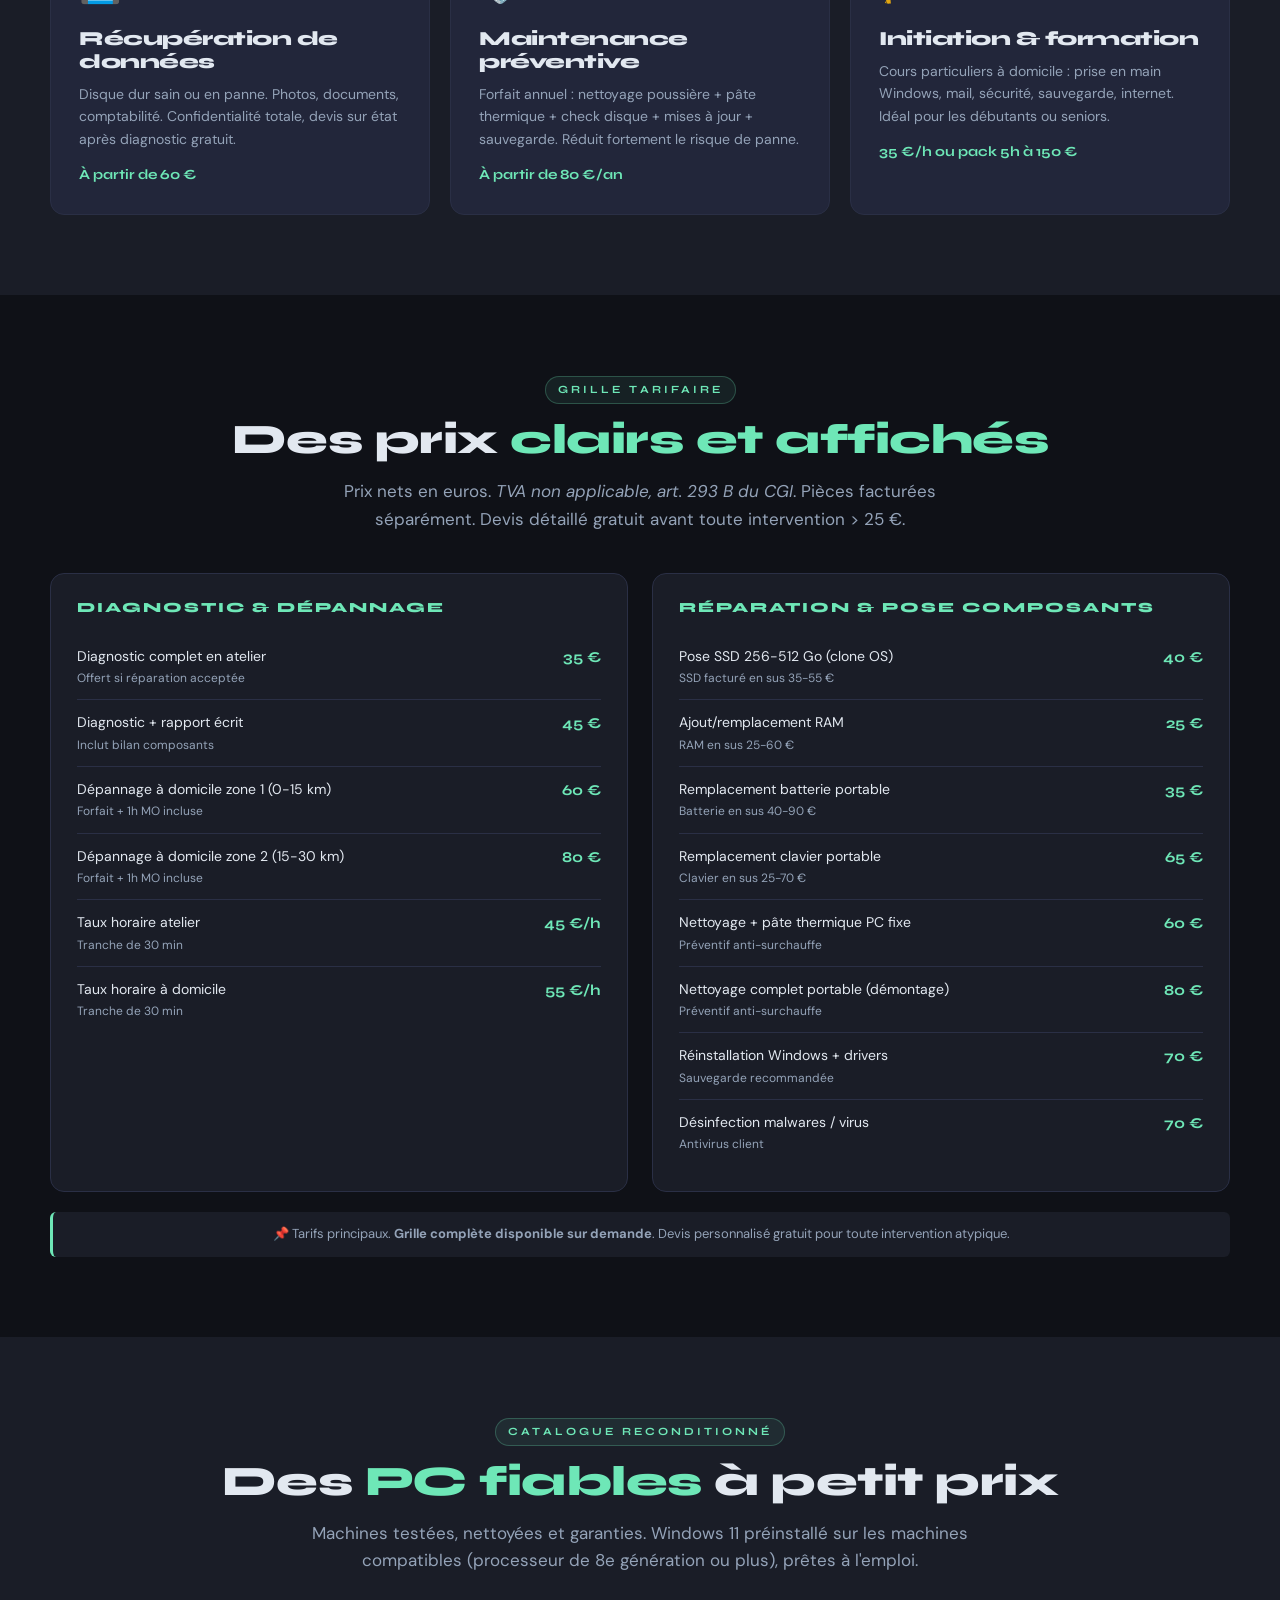
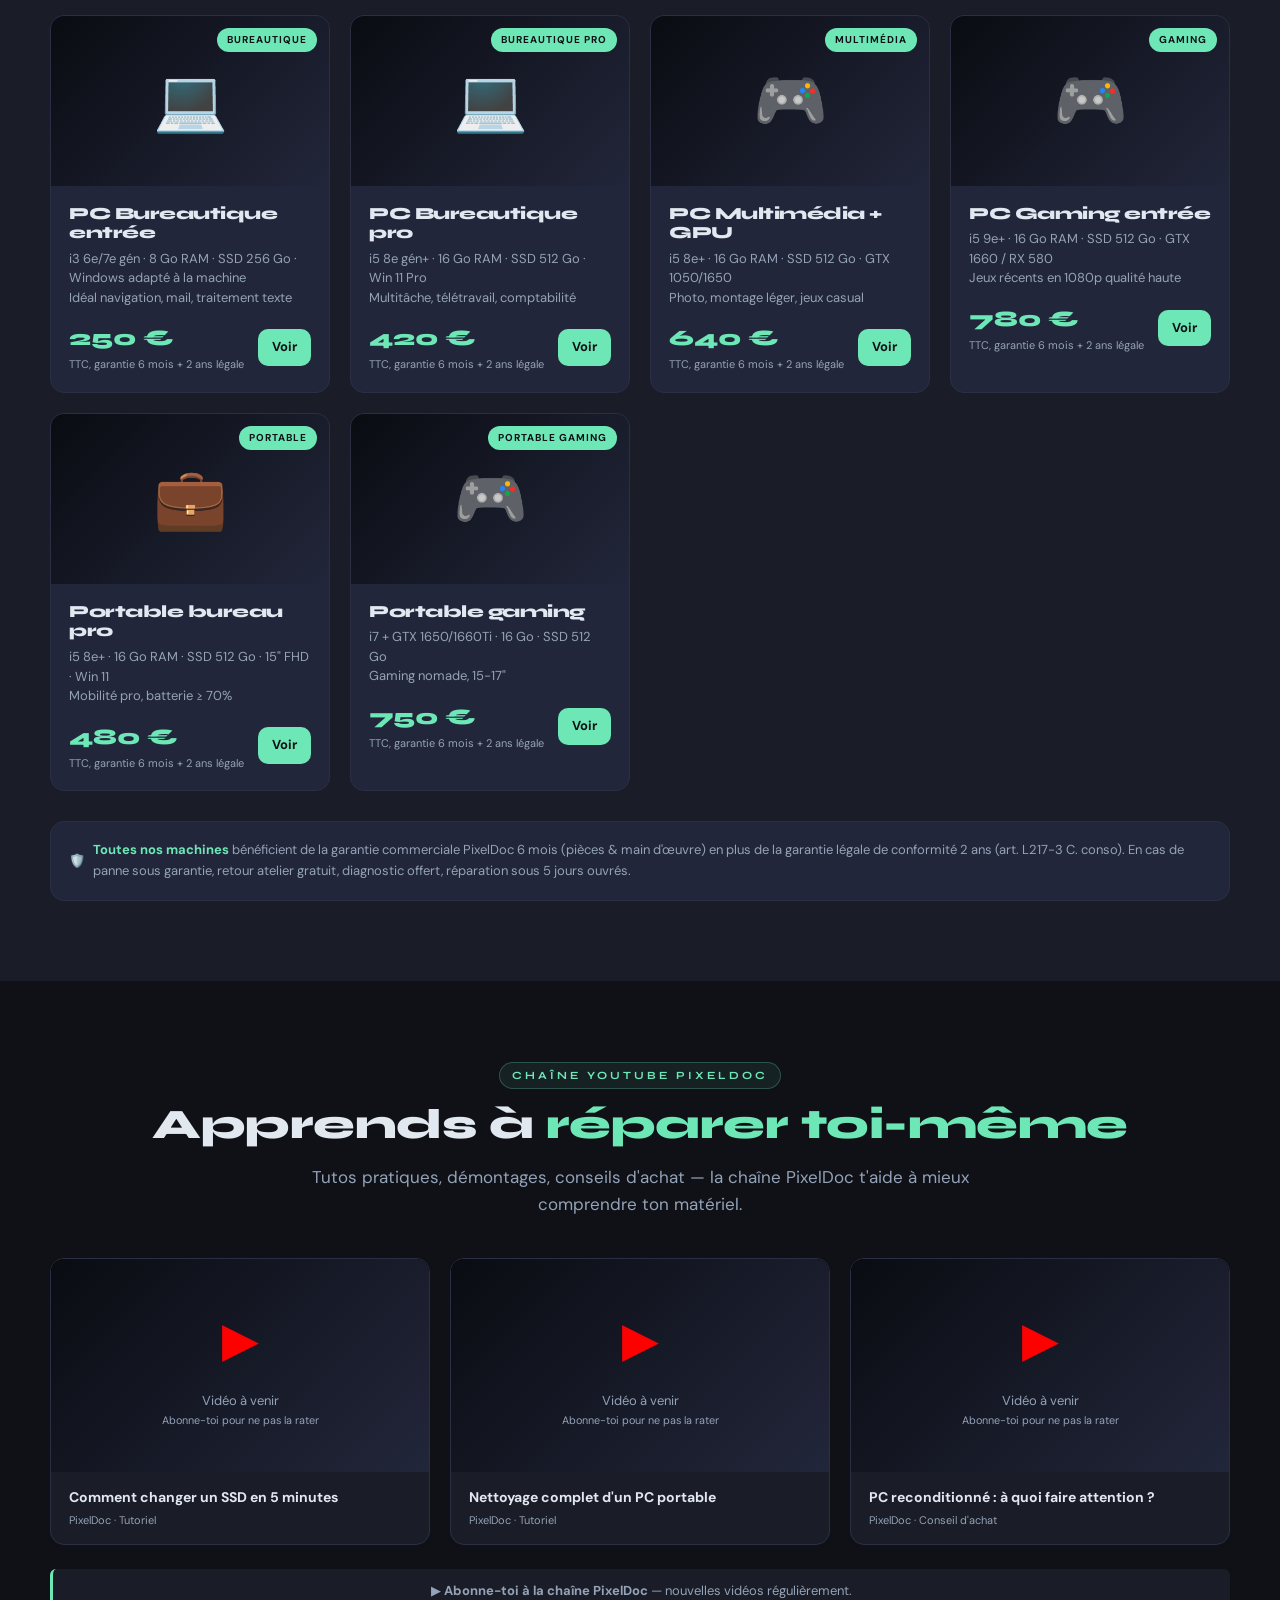
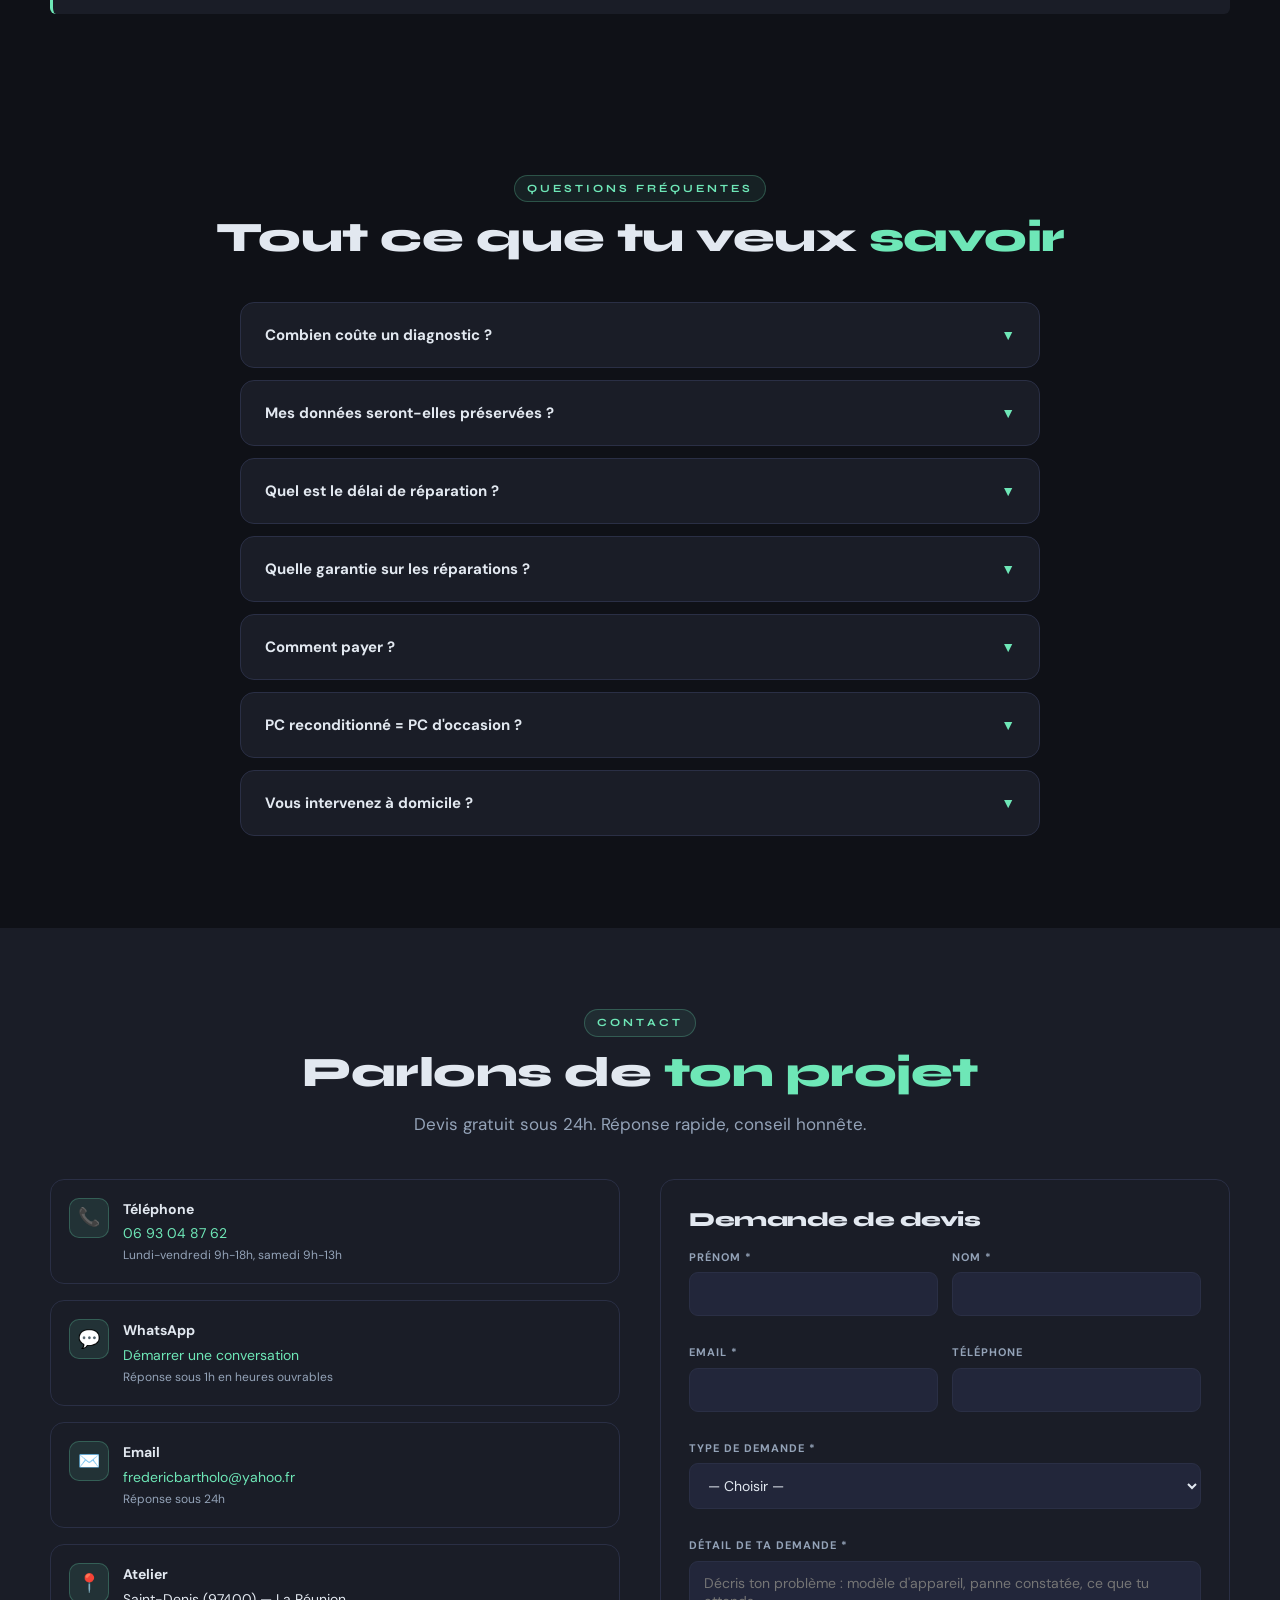
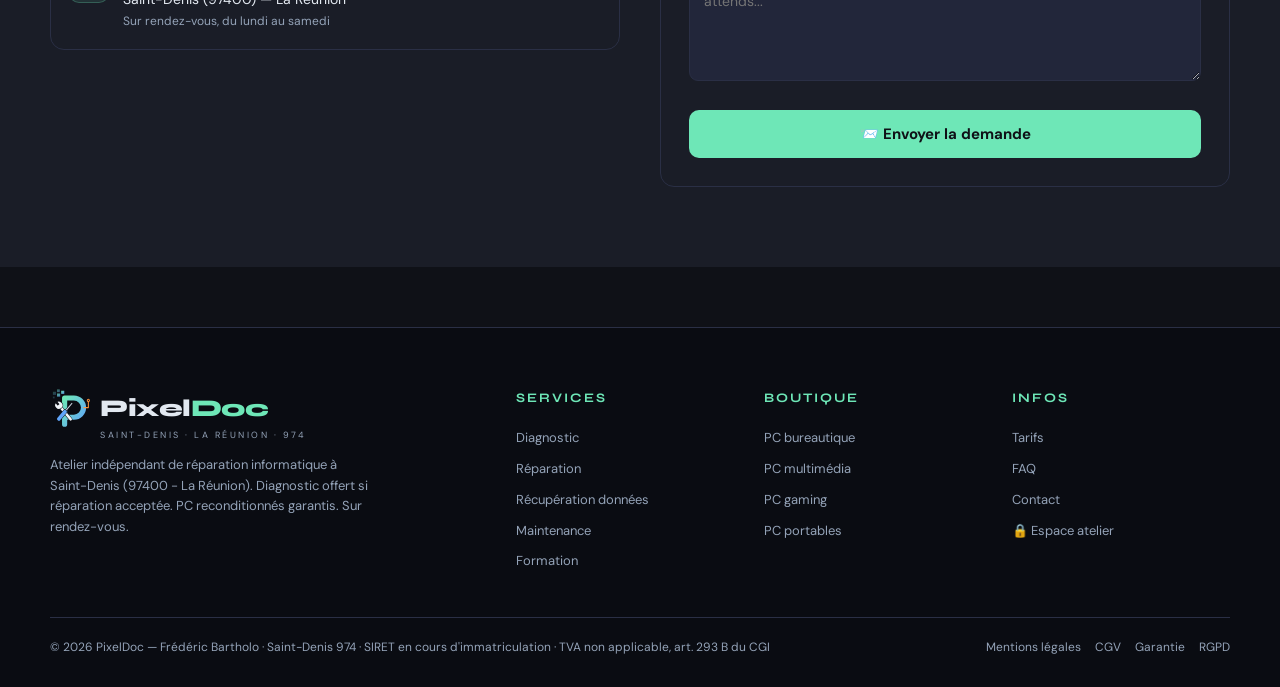
==== commit d3fd63e4: "Textes de la vitrine : prix nets (franchise de TVA), Windows 11 sur machines compatibles, affirmatio" ====
--- a/index.html
+++ b/index.html
@@ -100,7 +100,7 @@
         "itemOffered": {
           "@type": "Service",
           "name": "PC reconditionnés",
-          "description": "PC testés, nettoyés, équipés Windows 11. Garantie commerciale PixelDoc 6 mois + garantie légale de conformité 2 ans (art. L217-3 C. conso)."
+          "description": "PC testés, nettoyés, équipés de Windows 11 sur les machines compatibles. Garantie commerciale PixelDoc 6 mois + garantie légale de conformité 2 ans (art. L217-3 C. conso)."
         },
         "price": "250",
         "priceCurrency": "EUR"
@@ -191,7 +191,7 @@
       "name": "Un PC reconditionné est-il la même chose qu'un PC d'occasion ?",
       "acceptedAnswer": {
         "@type": "Answer",
-        "text": "Non. Un PC reconditionné PixelDoc est testé pièce par pièce, nettoyé en profondeur, équipé d'un SSD neuf et mis à jour sous Windows 11 avant d'être garanti. C'est une alternative durable et économique au PC neuf."
+        "text": "Non. Un PC reconditionné PixelDoc est testé pièce par pièce, nettoyé en profondeur, équipé d'un SSD neuf et mis à jour sous Windows 11 (sur les machines compatibles) avant d'être garanti. C'est une alternative durable et économique au PC neuf."
       }
     },
     {
@@ -229,7 +229,7 @@
   <div class="container hero-grid">
     <div>
       <div class="hero-badges">
-        <span class="hero-badge"><span class="dot"></span>Atelier ouvert</span>
+        <span class="hero-badge"><span class="dot"></span>Sur rendez-vous</span>
         <span class="hero-badge">🛡️ Garantie 2 ans</span>
         <span class="hero-badge">📍 Saint-Denis 974</span>
       </div>
@@ -241,7 +241,7 @@
       </div>
       <div class="hero-stats">
         <div class="hero-stat"><div class="num">35€</div><div class="lbl">Diagnostic atelier</div></div>
-        <div class="hero-stat"><div class="num">48h</div><div class="lbl">Délai moyen</div></div>
+        <div class="hero-stat"><div class="num">24h</div><div class="lbl">Réponse à ton devis</div></div>
         <div class="hero-stat"><div class="num">100%</div><div class="lbl">Devis gratuit</div></div>
       </div>
     </div>
@@ -276,9 +276,9 @@
     <div class="grid-3">
       <div class="service-card"><div class="ico">🔍</div><h3>Diagnostic & dépannage</h3><p>Bilan complet en atelier ou à domicile. Détection des composants défaillants, des malwares, des problèmes système. Rapport écrit possible.</p><div class="price">À partir de 35 €</div></div>
       <div class="service-card"><div class="ico">🔧</div><h3>Réparation & upgrade</h3><p>Pose SSD/RAM, remplacement clavier/écran/batterie/alimentation, nettoyage complet, réinstallation Windows. Garantie main d'œuvre 3 mois.</p><div class="price">À partir de 25 € MO</div></div>
-      <div class="service-card"><div class="ico">🛒</div><h3>PC reconditionnés</h3><p>Bureautique, multimédia, gaming. Tous testés, nettoyés, équipés Windows 11. Garantie commerciale PixelDoc 6 mois + garantie légale 2 ans.</p><div class="price">À partir de 250 €</div></div>
+      <div class="service-card"><div class="ico">🛒</div><h3>PC reconditionnés</h3><p>Bureautique, multimédia, gaming. Tous testés, nettoyés, avec Windows 11 sur les machines compatibles. Garantie commerciale PixelDoc 6 mois + garantie légale 2 ans.</p><div class="price">À partir de 250 €</div></div>
       <div class="service-card"><div class="ico">💾</div><h3>Récupération de données</h3><p>Disque dur sain ou en panne. Photos, documents, comptabilité. Confidentialité totale, devis sur état après diagnostic gratuit.</p><div class="price">À partir de 60 €</div></div>
-      <div class="service-card"><div class="ico">🛡️</div><h3>Maintenance préventive</h3><p>Forfait annuel : nettoyage poussière + pâte thermique + check disque + mises à jour + sauvegarde. Évite 80% des pannes.</p><div class="price">À partir de 80 €/an</div></div>
+      <div class="service-card"><div class="ico">🛡️</div><h3>Maintenance préventive</h3><p>Forfait annuel : nettoyage poussière + pâte thermique + check disque + mises à jour + sauvegarde. Réduit fortement le risque de panne.</p><div class="price">À partir de 80 €/an</div></div>
       <div class="service-card"><div class="ico">🎓</div><h3>Initiation & formation</h3><p>Cours particuliers à domicile : prise en main Windows, mail, sécurité, sauvegarde, internet. Idéal pour les débutants ou seniors.</p><div class="price">35 €/h ou pack 5h à 150 €</div></div>
     </div>
   </div>
@@ -289,7 +289,7 @@
     <div class="center">
       <span class="eyebrow">Grille tarifaire</span>
       <h2>Des prix <span>clairs et affichés</span></h2>
-      <p class="subtitle">Tous les tarifs sont en euros HT. <em>TVA non applicable, art. 293 B du CGI</em>. Pièces facturées séparément. Devis détaillé gratuit avant toute intervention &gt; 25 €.</p>
+      <p class="subtitle">Prix nets en euros. <em>TVA non applicable, art. 293 B du CGI</em>. Pièces facturées séparément. Devis détaillé gratuit avant toute intervention &gt; 25 €.</p>
     </div>
     <div class="tarifs-grid">
       <div class="tarif-block">
@@ -322,10 +322,10 @@
     <div class="center">
       <span class="eyebrow">Catalogue reconditionné</span>
       <h2>Des <span>PC fiables</span> à petit prix</h2>
-      <p class="subtitle">Machines testées, nettoyées et garanties. Windows 11 préinstallé, prêtes à l'emploi.</p>
+      <p class="subtitle">Machines testées, nettoyées et garanties. Windows 11 préinstallé sur les machines compatibles (processeur de 8e génération ou plus), prêtes à l'emploi.</p>
     </div>
     <div class="recon-grid">
-      <div class="recon-card"><div class="recon-img">💻<span class="recon-tag">Bureautique</span></div><div class="recon-body"><h3>PC Bureautique entrée</h3><div class="specs">i3 6e/7e gén · 8 Go RAM · SSD 256 Go · Win 11<br>Idéal navigation, mail, traitement texte</div><div class="recon-foot"><div class="recon-price">250 €<small>TTC, garantie 6 mois + 2 ans légale</small></div><a href="#contact" class="btn btn-primary" style="padding:8px 14px;font-size:13px">Voir</a></div></div></div>
+      <div class="recon-card"><div class="recon-img">💻<span class="recon-tag">Bureautique</span></div><div class="recon-body"><h3>PC Bureautique entrée</h3><div class="specs">i3 6e/7e gén · 8 Go RAM · SSD 256 Go · Windows adapté à la machine<br>Idéal navigation, mail, traitement texte</div><div class="recon-foot"><div class="recon-price">250 €<small>TTC, garantie 6 mois + 2 ans légale</small></div><a href="#contact" class="btn btn-primary" style="padding:8px 14px;font-size:13px">Voir</a></div></div></div>
       <div class="recon-card"><div class="recon-img">💻<span class="recon-tag">Bureautique pro</span></div><div class="recon-body"><h3>PC Bureautique pro</h3><div class="specs">i5 8e gén+ · 16 Go RAM · SSD 512 Go · Win 11 Pro<br>Multitâche, télétravail, comptabilité</div><div class="recon-foot"><div class="recon-price">420 €<small>TTC, garantie 6 mois + 2 ans légale</small></div><a href="#contact" class="btn btn-primary" style="padding:8px 14px;font-size:13px">Voir</a></div></div></div>
       <div class="recon-card"><div class="recon-img">🎮<span class="recon-tag">Multimédia</span></div><div class="recon-body"><h3>PC Multimédia + GPU</h3><div class="specs">i5 8e+ · 16 Go RAM · SSD 512 Go · GTX 1050/1650<br>Photo, montage léger, jeux casual</div><div class="recon-foot"><div class="recon-price">640 €<small>TTC, garantie 6 mois + 2 ans légale</small></div><a href="#contact" class="btn btn-primary" style="padding:8px 14px;font-size:13px">Voir</a></div></div></div>
       <div class="recon-card"><div class="recon-img">🎮<span class="recon-tag">Gaming</span></div><div class="recon-body"><h3>PC Gaming entrée</h3><div class="specs">i5 9e+ · 16 Go RAM · SSD 512 Go · GTX 1660 / RX 580<br>Jeux récents en 1080p qualité haute</div><div class="recon-foot"><div class="recon-price">780 €<small>TTC, garantie 6 mois + 2 ans légale</small></div><a href="#contact" class="btn btn-primary" style="padding:8px 14px;font-size:13px">Voir</a></div></div></div>
@@ -348,7 +348,7 @@
       <div class="video-card"><div class="video-frame"><div class="video-placeholder"><div class="yt-ico">▶</div>Vidéo à venir<br><small>Abonne-toi pour ne pas la rater</small></div></div><div class="video-info"><div class="video-title">Nettoyage complet d'un PC portable</div><div class="video-meta">PixelDoc · Tutoriel</div></div></div>
       <div class="video-card"><div class="video-frame"><div class="video-placeholder"><div class="yt-ico">▶</div>Vidéo à venir<br><small>Abonne-toi pour ne pas la rater</small></div></div><div class="video-info"><div class="video-title">PC reconditionné : à quoi faire attention ?</div><div class="video-meta">PixelDoc · Conseil d'achat</div></div></div>
     </div>
-    <p class="tarif-note" style="margin-top:24px">▶ <strong>Abonne-toi à la chaîne PixelDoc</strong> — nouvelles vidéos chaque semaine.</p>
+    <p class="tarif-note" style="margin-top:24px">▶ <strong>Abonne-toi à la chaîne PixelDoc</strong> — nouvelles vidéos régulièrement.</p>
   </div>
 </section>
 
@@ -427,7 +427,7 @@
     </div>
     <div class="footer-col"><h4>Services</h4><a href="#services">Diagnostic</a><a href="#services">Réparation</a><a href="#services">Récupération données</a><a href="#services">Maintenance</a><a href="#services">Formation</a></div>
     <div class="footer-col"><h4>Boutique</h4><a href="#catalogue">PC bureautique</a><a href="#catalogue">PC multimédia</a><a href="#catalogue">PC gaming</a><a href="#catalogue">PC portables</a></div>
-    <div class="footer-col"><h4>Infos</h4><a href="#tarifs">Tarifs HT</a><a href="#faq">FAQ</a><a href="contact.html">Contact</a><a href="https://pixeldoc-atelier.netlify.app/" target="_blank" rel="noopener">🔒 Espace atelier</a></div>
+    <div class="footer-col"><h4>Infos</h4><a href="#tarifs">Tarifs</a><a href="#faq">FAQ</a><a href="contact.html">Contact</a><a href="https://pixeldoc-atelier.netlify.app/" target="_blank" rel="noopener">🔒 Espace atelier</a></div>
   </div>
   <div class="footer-bottom">
     <div>© <span id="yr">2026</span> PixelDoc — Frédéric Bartholo · Saint-Denis 974 · SIRET en cours d'immatriculation · TVA non applicable, art. 293 B du CGI</div>
@@ -486,13 +486,13 @@
   cgv:{
     titre:'Conditions Générales de Vente',
     html:`<h2>Conditions Générales de Vente</h2>
-<div class="lm-warn">Tarifs exprimés en euros HT — TVA non applicable, art.&nbsp;293&nbsp;B du CGI.</div>
+<div class="lm-warn">Tarifs exprimés en euros nets — TVA non applicable, art.&nbsp;293&nbsp;B du CGI.</div>
 <h3>1. Objet</h3>
 <p>Les présentes CGV s'appliquent à toutes les prestations proposées par <strong>PixelDoc / Frédéric Bartholo</strong>&nbsp;: diagnostic, dépannage, réparation, vente de matériel reconditionné, formation.</p>
 <h3>2. Devis et commande</h3>
 <p>Tout devis est valable <strong>30 jours</strong>. Un acompte de <strong>30&nbsp;%</strong> est requis pour toute commande de pièces supérieure à 100&nbsp;€. Le devis signé vaut bon de commande.</p>
 <h3>3. Prix</h3>
-<p>Prix en euros HT. Les pièces détachées sont facturées séparément de la main d'œuvre. Un devis détaillé est fourni avant toute intervention supérieure à 25&nbsp;€ (arrêté du 24 janvier 2017).</p>
+<p>Prix nets en euros, sans TVA. Les pièces détachées sont facturées séparément de la main d'œuvre. Un devis détaillé est fourni avant toute intervention supérieure à 25&nbsp;€ (arrêté du 24 janvier 2017).</p>
 <h3>4. Paiement</h3>
 <p>Paiement à la restitution du matériel. Modes acceptés&nbsp;: espèces, virement bancaire, CB. Tout retard donne lieu à des pénalités de 3&nbsp;× le taux d'intérêt légal.</p>
 <h3>5. Délais</h3>
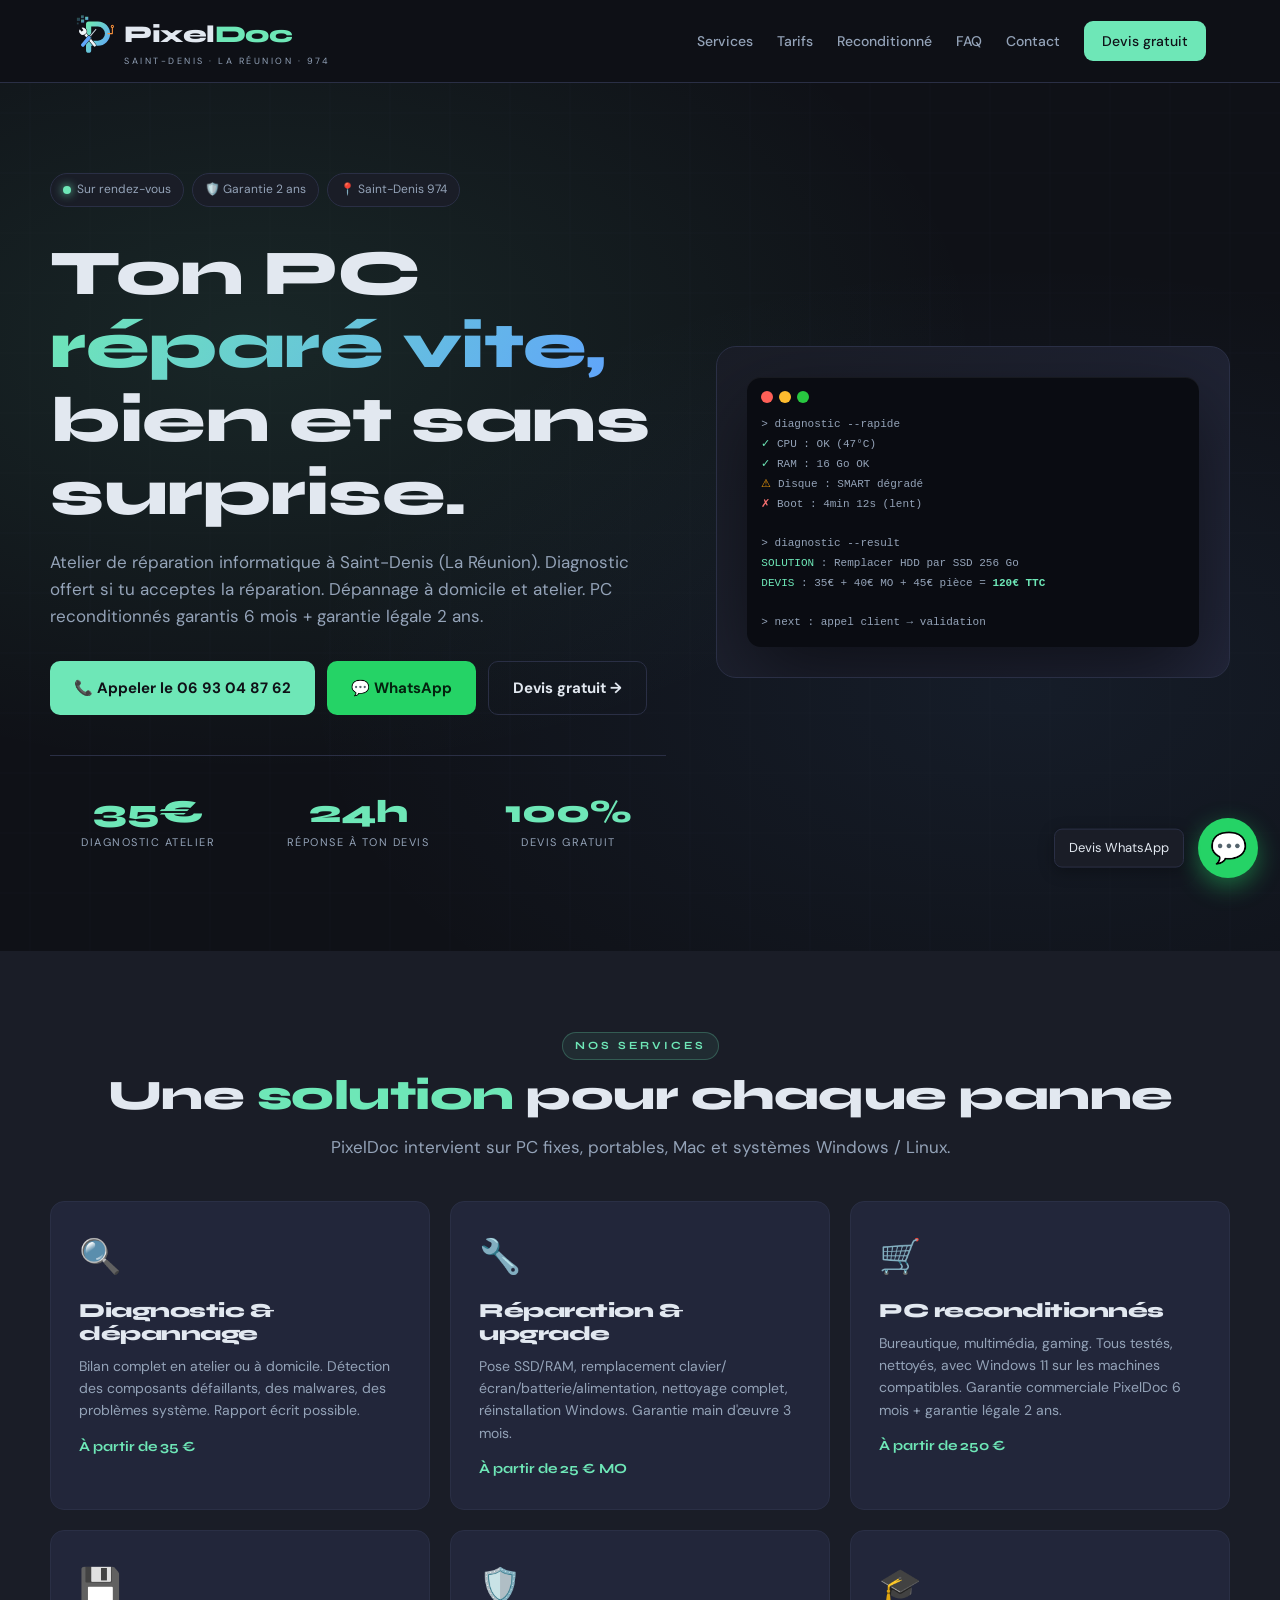
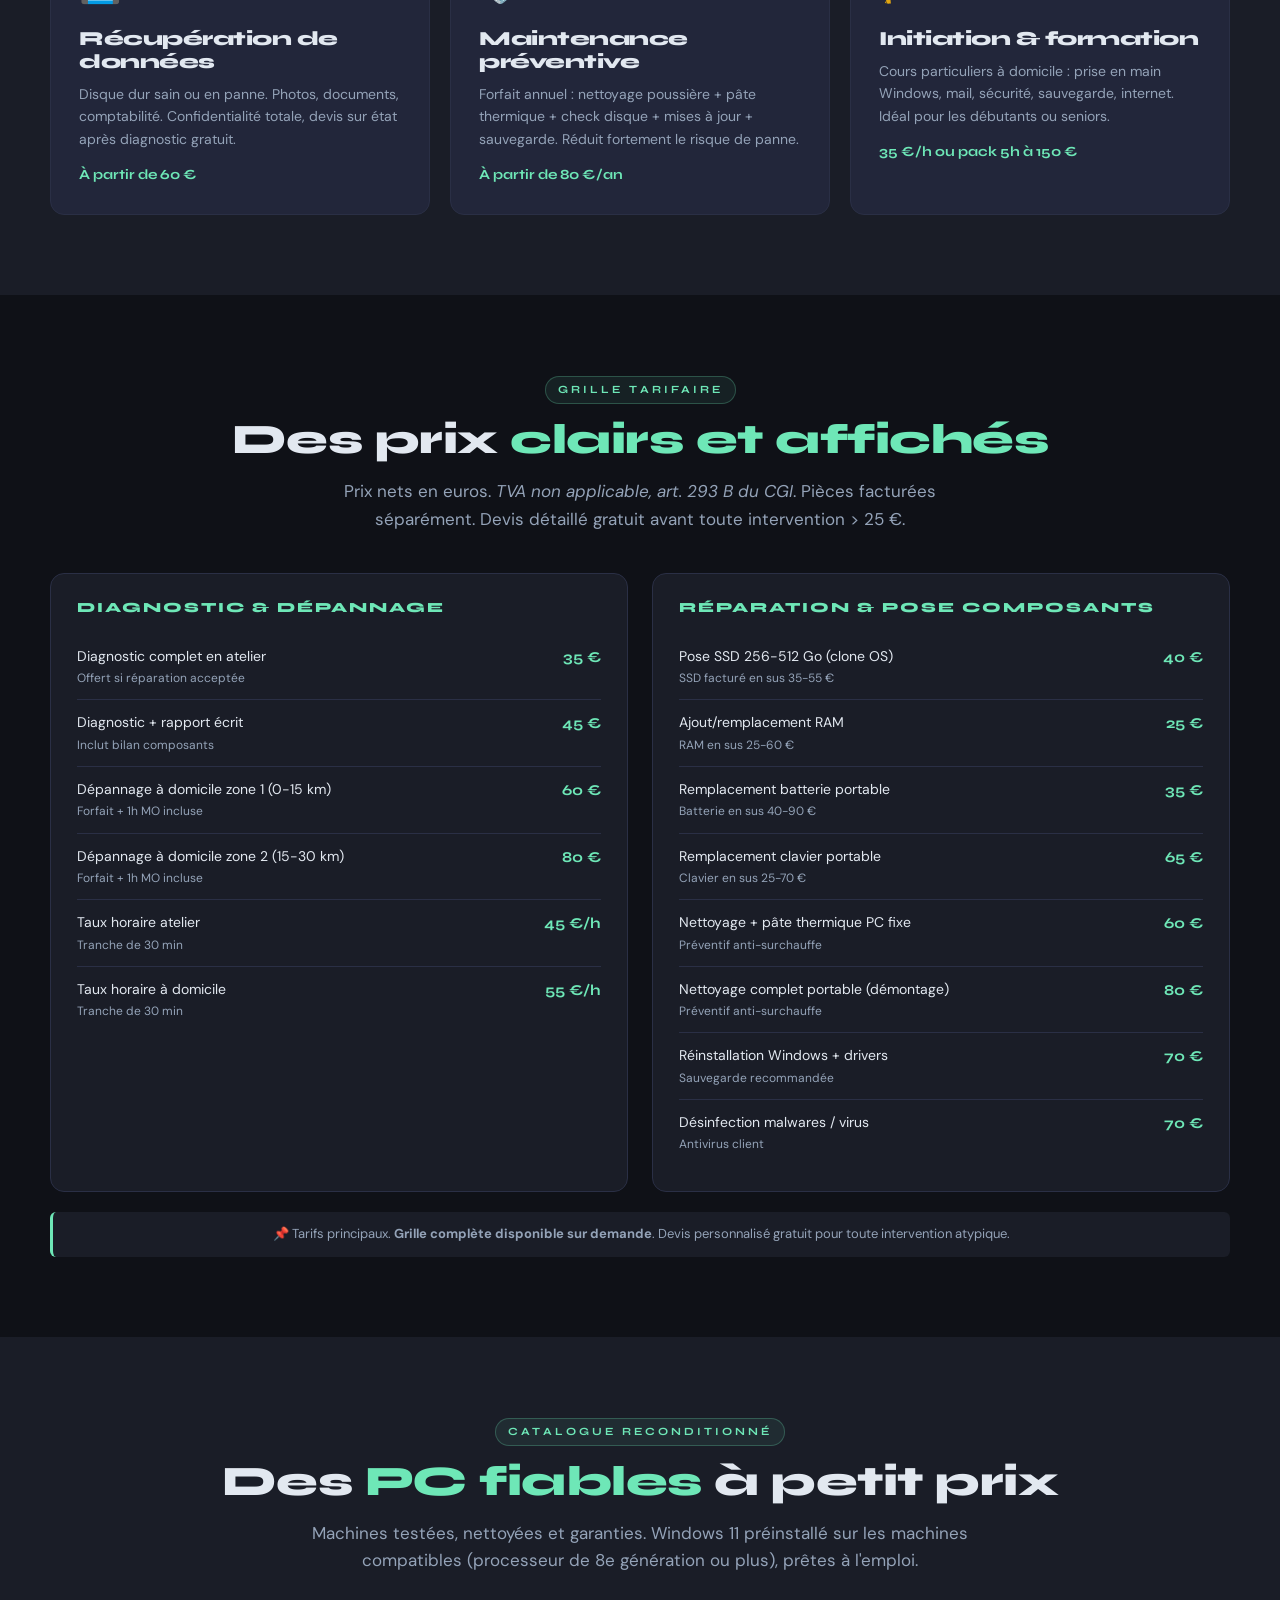
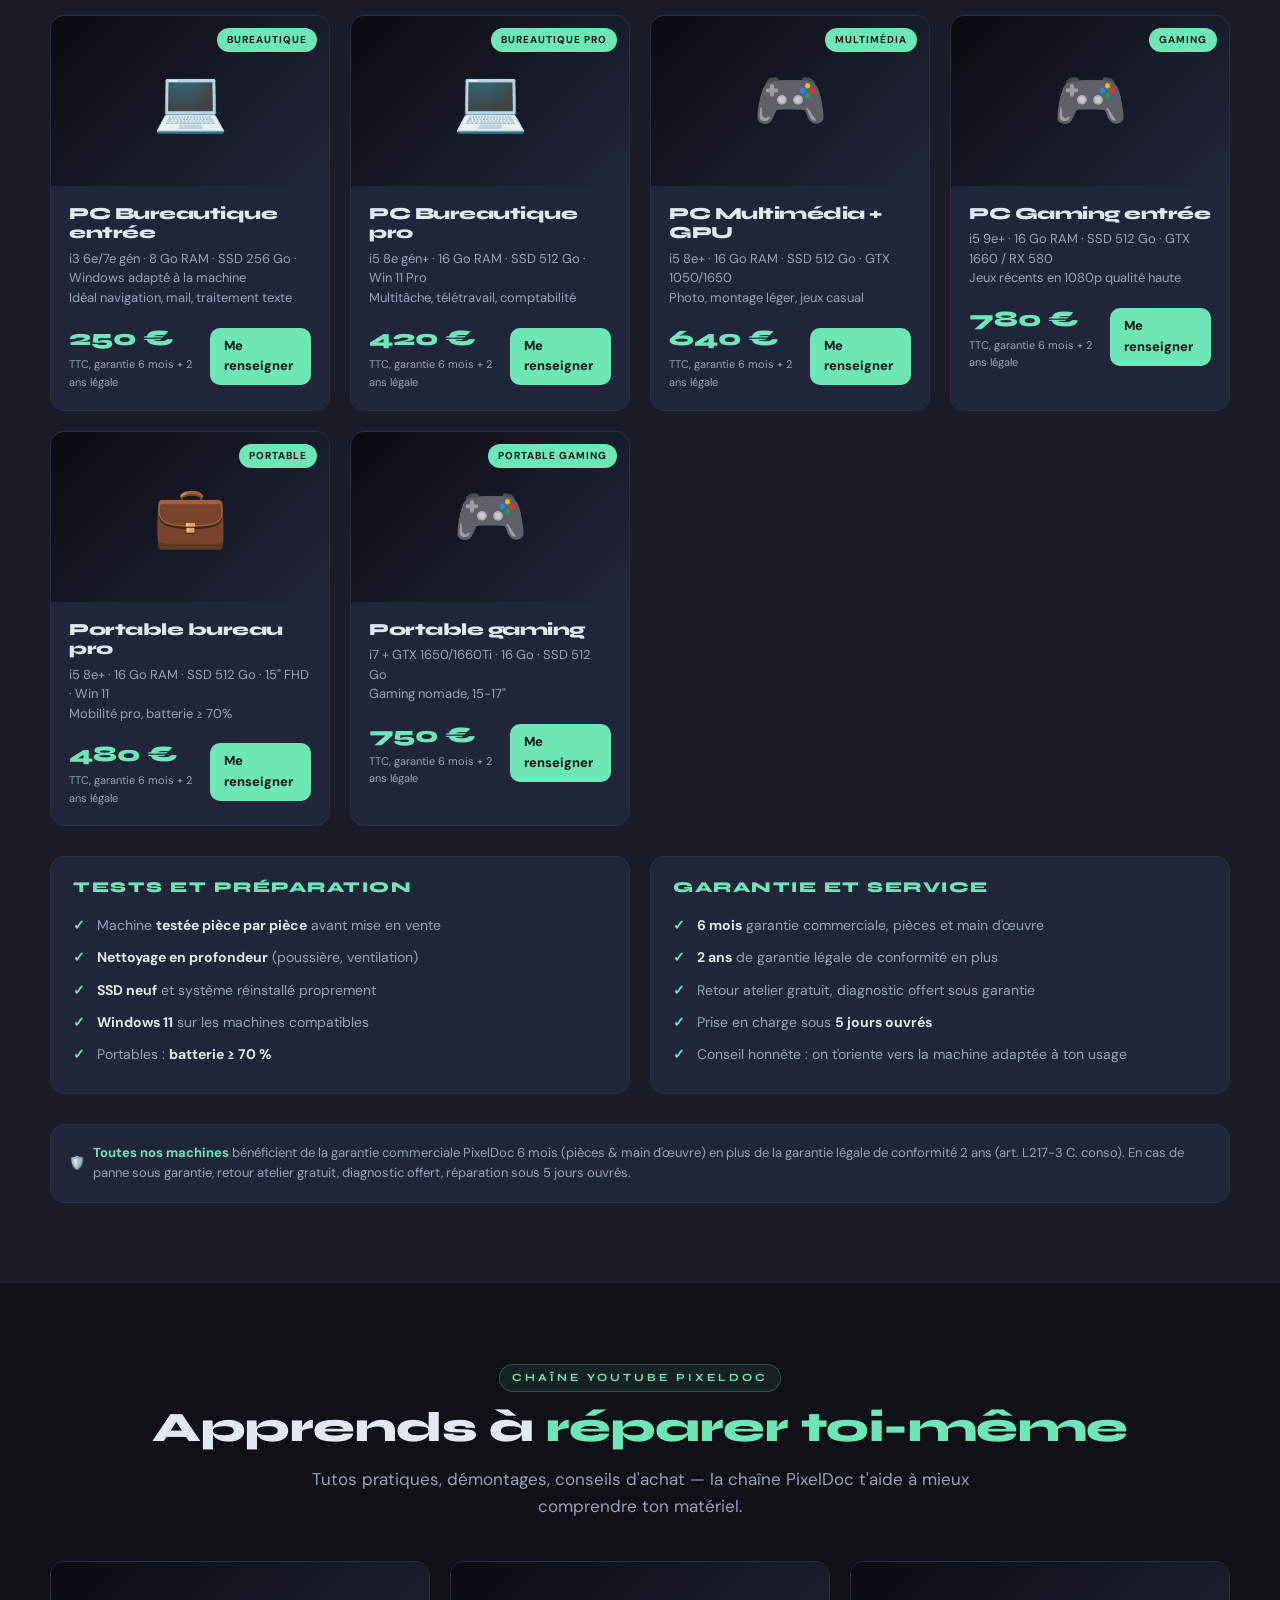
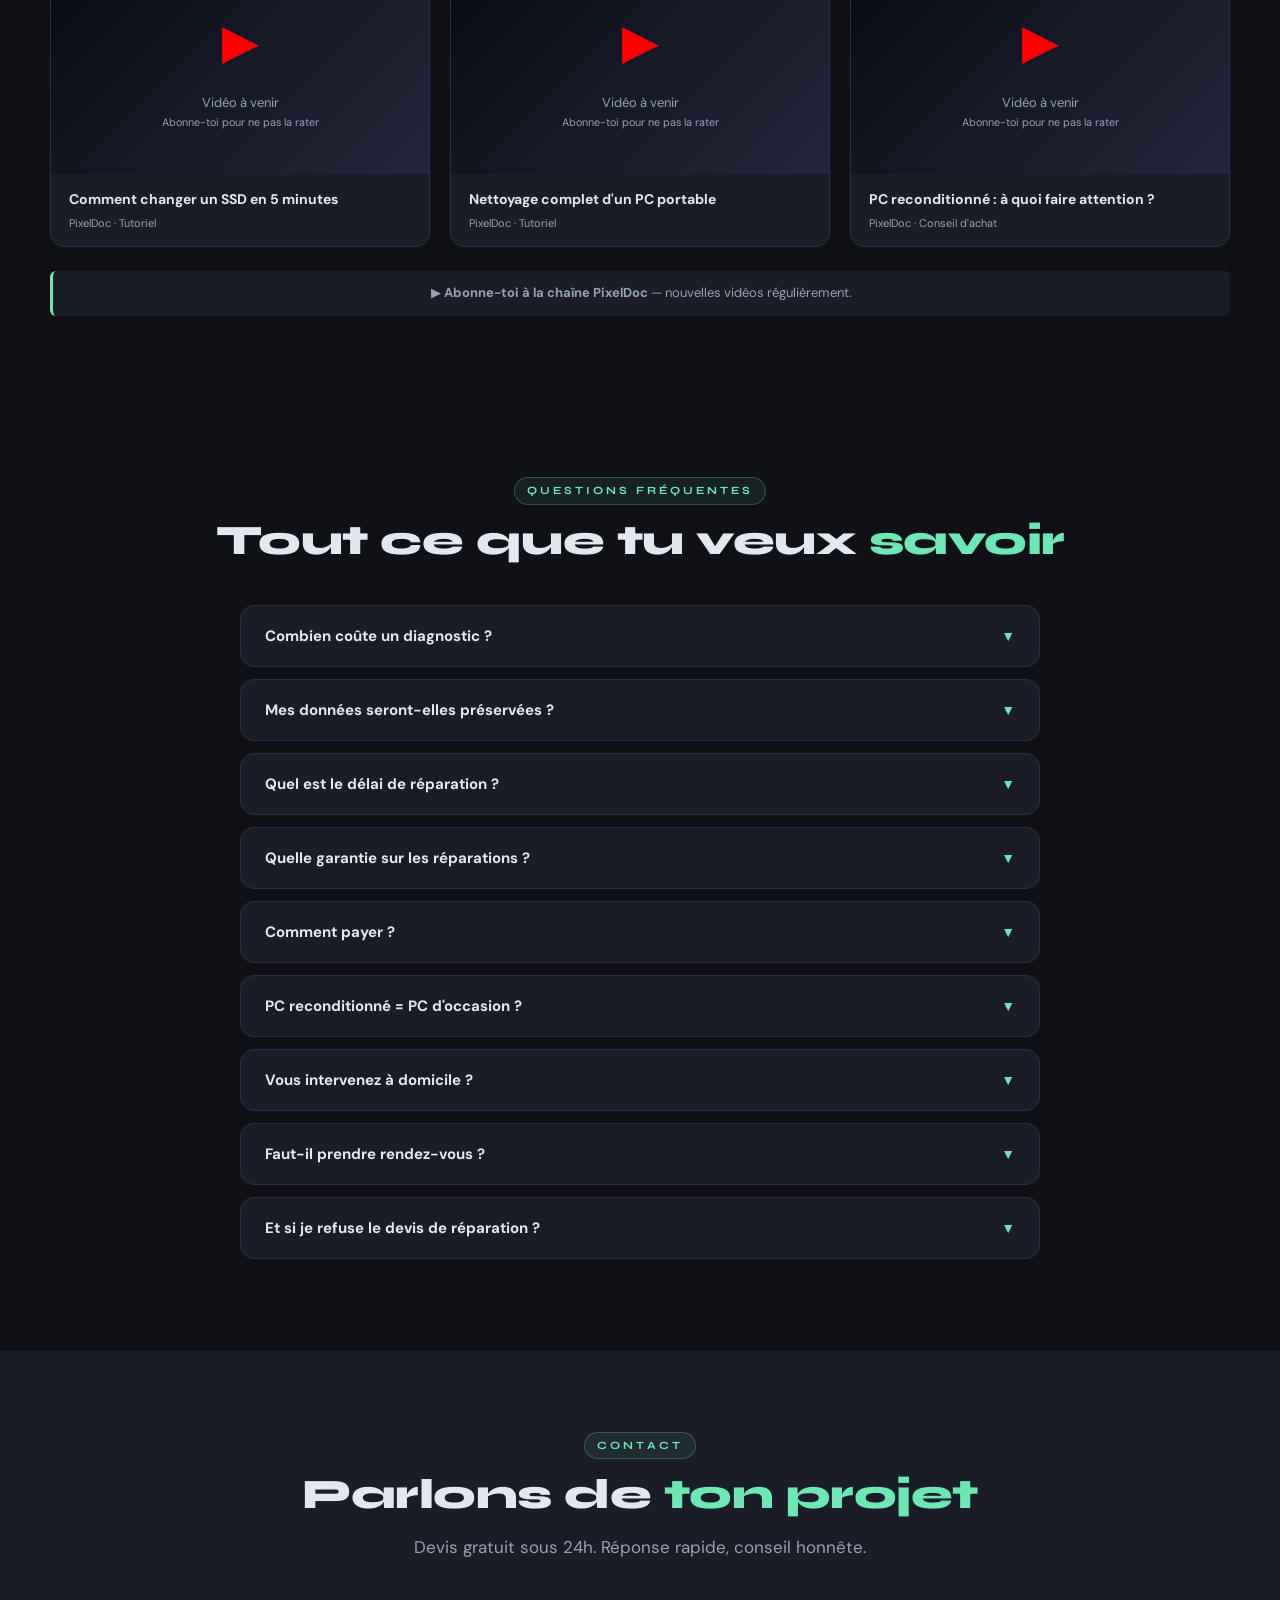
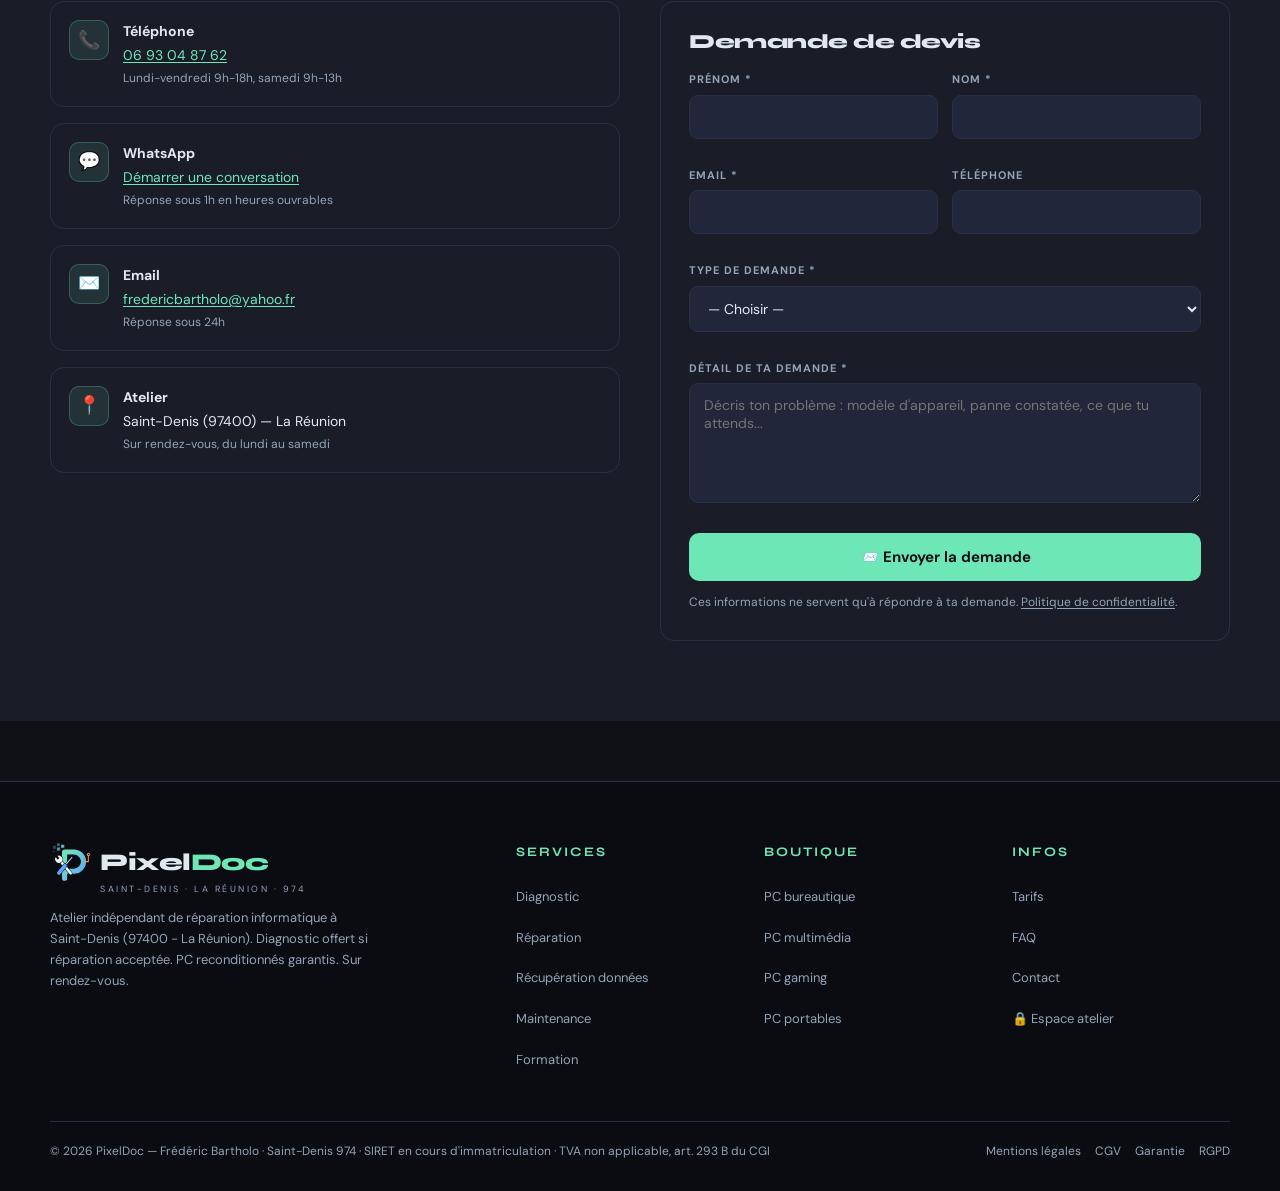
==== commit 4757bfc0: "Vitrine : SEO local, performance mobile, accessibilité, conversion, mentions légales - JSON-LD : typ" ====
--- a/index.html
+++ b/index.html
@@ -17,17 +17,21 @@
 <meta property="og:image:height" content="559" />
 <meta property="og:image:alt" content="PixelDoc — réparation et maintenance informatique et smartphone, à votre service à La Réunion" />
 <meta property="og:locale" content="fr_FR" />
+<meta property="og:url" content="https://pixeldoc-974.netlify.app/" />
+<meta property="og:site_name" content="PixelDoc" />
 <meta name="twitter:card" content="summary_large_image" />
 <link rel="preconnect" href="https://fonts.googleapis.com">
 <link rel="preconnect" href="https://fonts.gstatic.com" crossorigin>
-<link href="https://fonts.googleapis.com/css2?family=Syne:wght@600;700;800&family=DM+Sans:ital,wght@0,300;0,400;0,500;0,700;1,400&display=swap" rel="stylesheet">
+<link rel="stylesheet" href="https://fonts.googleapis.com/css2?family=Syne:wght@600;700;800&family=DM+Sans:ital,wght@0,400;0,500;0,700&display=swap" media="print" onload="this.media='all'">
+<noscript><link rel="stylesheet" href="https://fonts.googleapis.com/css2?family=Syne:wght@600;700;800&family=DM+Sans:ital,wght@0,400;0,500;0,700&display=swap"></noscript>
 <link rel="stylesheet" href="style.css">
 
 <!-- ═══ Schema.org — LocalBusiness ═══ -->
 <script type="application/ld+json">
 {
   "@context": "https://schema.org",
-  "@type": "LocalBusiness",
+  "@type": ["LocalBusiness", "ComputerStore"],
+  "@id": "https://pixeldoc-974.netlify.app/#entreprise",
   "name": "PixelDoc",
   "description": "Atelier de réparation informatique à Saint-Denis (La Réunion). Diagnostic offert si réparation acceptée. Dépannage à domicile et en atelier. PC reconditionnés garantis 6 mois + garantie légale 2 ans.",
   "url": "https://pixeldoc-974.netlify.app/",
@@ -47,15 +51,16 @@
     "latitude": -20.8823,
     "longitude": 55.4504
   },
-  "areaServed": {
-    "@type": "GeoCircle",
-    "geoMidpoint": {
-      "@type": "GeoCoordinates",
-      "latitude": -20.8823,
-      "longitude": 55.4504
-    },
-    "geoRadius": "30000"
-  },
+  "areaServed": [
+    {"@type": "City", "name": "Saint-Denis"},
+    {"@type": "City", "name": "Sainte-Marie"},
+    {"@type": "City", "name": "Sainte-Suzanne"},
+    {"@type": "City", "name": "La Possession"},
+    {"@type": "City", "name": "Le Port"},
+    {"@type": "City", "name": "Saint-André"}
+  ],
+  "paymentAccepted": "Espèces, virement bancaire, carte bancaire",
+  "currenciesAccepted": "EUR",
   "openingHoursSpecification": [
     {
       "@type": "OpeningHoursSpecification",
@@ -201,6 +206,22 @@
         "@type": "Answer",
         "text": "Oui, sur 3 zones autour de Saint-Denis (La Réunion) : 0 à 15 km (60 €), 15 à 30 km (80 €), au-delà sur devis. Chaque forfait inclut 1h de main d'œuvre sur place."
       }
+    },
+    {
+      "@type": "Question",
+      "name": "Faut-il prendre rendez-vous ?",
+      "acceptedAnswer": {
+        "@type": "Answer",
+        "text": "Oui, l'atelier de Saint-Denis reçoit sur rendez-vous du lundi au samedi. Appelez, écrivez sur WhatsApp ou remplissez le formulaire de devis : réponse sous 24 h."
+      }
+    },
+    {
+      "@type": "Question",
+      "name": "Que se passe-t-il si je refuse le devis de réparation ?",
+      "acceptedAnswer": {
+        "@type": "Answer",
+        "text": "Le diagnostic n'est offert que si la réparation est acceptée. Si vous refusez le devis, le diagnostic reste dû (35 € en atelier). Aucune réparation n'est engagée sans votre accord."
+      }
     }
   ]
 }
@@ -211,7 +232,7 @@
 
 <header>
   <div class="nav-wrap">
-    <div class="brand">Pixel<span>Doc</span><small>Saint-Denis · La Réunion · 974</small></div>
+    <a class="brand" href="index.html">Pixel<span>Doc</span><small>Saint-Denis · La Réunion · 974</small></a>
     <nav class="nav-links" id="navLinks" aria-label="Navigation principale">
       <a href="#services">Services</a>
       <a href="#tarifs">Tarifs</a>
@@ -236,8 +257,9 @@
       <h1>Ton PC <span>réparé vite,</span> bien et sans surprise.</h1>
       <p class="subtitle">Atelier de réparation informatique à Saint-Denis (La Réunion). Diagnostic offert si tu acceptes la réparation. Dépannage à domicile et atelier. PC reconditionnés garantis 6 mois + garantie légale 2 ans.</p>
       <div class="hero-cta">
-        <a href="#contact" class="btn btn-primary">Demander un devis →</a>
-        <a href="#tarifs" class="btn btn-ghost">Voir les tarifs</a>
+        <a href="tel:+262693048762" class="btn btn-primary">📞 Appeler le 06 93 04 87 62</a>
+        <a href="https://wa.me/262693048762?text=Bonjour%20PixelDoc,%20je%20souhaite%20un%20devis%20pour%20..." class="btn btn-wa" target="_blank" rel="noopener">💬 WhatsApp</a>
+        <a href="#contact" class="btn btn-ghost">Devis gratuit →</a>
       </div>
       <div class="hero-stats">
         <div class="hero-stat"><div class="num">35€</div><div class="lbl">Diagnostic atelier</div></div>
@@ -325,12 +347,34 @@
       <p class="subtitle">Machines testées, nettoyées et garanties. Windows 11 préinstallé sur les machines compatibles (processeur de 8e génération ou plus), prêtes à l'emploi.</p>
     </div>
     <div class="recon-grid">
-      <div class="recon-card"><div class="recon-img">💻<span class="recon-tag">Bureautique</span></div><div class="recon-body"><h3>PC Bureautique entrée</h3><div class="specs">i3 6e/7e gén · 8 Go RAM · SSD 256 Go · Windows adapté à la machine<br>Idéal navigation, mail, traitement texte</div><div class="recon-foot"><div class="recon-price">250 €<small>TTC, garantie 6 mois + 2 ans légale</small></div><a href="#contact" class="btn btn-primary" style="padding:8px 14px;font-size:13px">Voir</a></div></div></div>
-      <div class="recon-card"><div class="recon-img">💻<span class="recon-tag">Bureautique pro</span></div><div class="recon-body"><h3>PC Bureautique pro</h3><div class="specs">i5 8e gén+ · 16 Go RAM · SSD 512 Go · Win 11 Pro<br>Multitâche, télétravail, comptabilité</div><div class="recon-foot"><div class="recon-price">420 €<small>TTC, garantie 6 mois + 2 ans légale</small></div><a href="#contact" class="btn btn-primary" style="padding:8px 14px;font-size:13px">Voir</a></div></div></div>
-      <div class="recon-card"><div class="recon-img">🎮<span class="recon-tag">Multimédia</span></div><div class="recon-body"><h3>PC Multimédia + GPU</h3><div class="specs">i5 8e+ · 16 Go RAM · SSD 512 Go · GTX 1050/1650<br>Photo, montage léger, jeux casual</div><div class="recon-foot"><div class="recon-price">640 €<small>TTC, garantie 6 mois + 2 ans légale</small></div><a href="#contact" class="btn btn-primary" style="padding:8px 14px;font-size:13px">Voir</a></div></div></div>
-      <div class="recon-card"><div class="recon-img">🎮<span class="recon-tag">Gaming</span></div><div class="recon-body"><h3>PC Gaming entrée</h3><div class="specs">i5 9e+ · 16 Go RAM · SSD 512 Go · GTX 1660 / RX 580<br>Jeux récents en 1080p qualité haute</div><div class="recon-foot"><div class="recon-price">780 €<small>TTC, garantie 6 mois + 2 ans légale</small></div><a href="#contact" class="btn btn-primary" style="padding:8px 14px;font-size:13px">Voir</a></div></div></div>
-      <div class="recon-card"><div class="recon-img">💼<span class="recon-tag">Portable</span></div><div class="recon-body"><h3>Portable bureau pro</h3><div class="specs">i5 8e+ · 16 Go RAM · SSD 512 Go · 15" FHD · Win 11<br>Mobilité pro, batterie ≥ 70%</div><div class="recon-foot"><div class="recon-price">480 €<small>TTC, garantie 6 mois + 2 ans légale</small></div><a href="#contact" class="btn btn-primary" style="padding:8px 14px;font-size:13px">Voir</a></div></div></div>
-      <div class="recon-card"><div class="recon-img">🎮<span class="recon-tag">Portable Gaming</span></div><div class="recon-body"><h3>Portable gaming</h3><div class="specs">i7 + GTX 1650/1660Ti · 16 Go · SSD 512 Go<br>Gaming nomade, 15-17"</div><div class="recon-foot"><div class="recon-price">750 €<small>TTC, garantie 6 mois + 2 ans légale</small></div><a href="#contact" class="btn btn-primary" style="padding:8px 14px;font-size:13px">Voir</a></div></div></div>
+      <div class="recon-card"><div class="recon-img">💻<span class="recon-tag">Bureautique</span></div><div class="recon-body"><h3>PC Bureautique entrée</h3><div class="specs">i3 6e/7e gén · 8 Go RAM · SSD 256 Go · Windows adapté à la machine<br>Idéal navigation, mail, traitement texte</div><div class="recon-foot"><div class="recon-price">250 €<small>TTC, garantie 6 mois + 2 ans légale</small></div><a href="#contact" class="btn btn-primary btn-sm" aria-label="Me renseigner sur : PC Bureautique entrée">Me renseigner</a></div></div></div>
+      <div class="recon-card"><div class="recon-img">💻<span class="recon-tag">Bureautique pro</span></div><div class="recon-body"><h3>PC Bureautique pro</h3><div class="specs">i5 8e gén+ · 16 Go RAM · SSD 512 Go · Win 11 Pro<br>Multitâche, télétravail, comptabilité</div><div class="recon-foot"><div class="recon-price">420 €<small>TTC, garantie 6 mois + 2 ans légale</small></div><a href="#contact" class="btn btn-primary btn-sm" aria-label="Me renseigner sur : PC Bureautique pro">Me renseigner</a></div></div></div>
+      <div class="recon-card"><div class="recon-img">🎮<span class="recon-tag">Multimédia</span></div><div class="recon-body"><h3>PC Multimédia + GPU</h3><div class="specs">i5 8e+ · 16 Go RAM · SSD 512 Go · GTX 1050/1650<br>Photo, montage léger, jeux casual</div><div class="recon-foot"><div class="recon-price">640 €<small>TTC, garantie 6 mois + 2 ans légale</small></div><a href="#contact" class="btn btn-primary btn-sm" aria-label="Me renseigner sur : PC Multimédia + GPU">Me renseigner</a></div></div></div>
+      <div class="recon-card"><div class="recon-img">🎮<span class="recon-tag">Gaming</span></div><div class="recon-body"><h3>PC Gaming entrée</h3><div class="specs">i5 9e+ · 16 Go RAM · SSD 512 Go · GTX 1660 / RX 580<br>Jeux récents en 1080p qualité haute</div><div class="recon-foot"><div class="recon-price">780 €<small>TTC, garantie 6 mois + 2 ans légale</small></div><a href="#contact" class="btn btn-primary btn-sm" aria-label="Me renseigner sur : PC Gaming entrée">Me renseigner</a></div></div></div>
+      <div class="recon-card"><div class="recon-img">💼<span class="recon-tag">Portable</span></div><div class="recon-body"><h3>Portable bureau pro</h3><div class="specs">i5 8e+ · 16 Go RAM · SSD 512 Go · 15" FHD · Win 11<br>Mobilité pro, batterie ≥ 70%</div><div class="recon-foot"><div class="recon-price">480 €<small>TTC, garantie 6 mois + 2 ans légale</small></div><a href="#contact" class="btn btn-primary btn-sm" aria-label="Me renseigner sur : Portable bureau pro">Me renseigner</a></div></div></div>
+      <div class="recon-card"><div class="recon-img">🎮<span class="recon-tag">Portable Gaming</span></div><div class="recon-body"><h3>Portable gaming</h3><div class="specs">i7 + GTX 1650/1660Ti · 16 Go · SSD 512 Go<br>Gaming nomade, 15-17"</div><div class="recon-foot"><div class="recon-price">750 €<small>TTC, garantie 6 mois + 2 ans légale</small></div><a href="#contact" class="btn btn-primary btn-sm" aria-label="Me renseigner sur : Portable gaming">Me renseigner</a></div></div></div>
+    </div>
+    <div class="recon-info">
+      <div>
+        <h3>Tests et préparation</h3>
+        <ul>
+          <li>Machine <strong>testée pièce par pièce</strong> avant mise en vente</li>
+          <li><strong>Nettoyage en profondeur</strong> (poussière, ventilation)</li>
+          <li><strong>SSD neuf</strong> et système réinstallé proprement</li>
+          <li><strong>Windows 11</strong> sur les machines compatibles</li>
+          <li>Portables : <strong>batterie ≥ 70 %</strong></li>
+        </ul>
+      </div>
+      <div>
+        <h3>Garantie et service</h3>
+        <ul>
+          <li><strong>6 mois</strong> garantie commerciale, pièces et main d'œuvre</li>
+          <li><strong>2 ans</strong> de garantie légale de conformité en plus</li>
+          <li>Retour atelier gratuit, diagnostic offert sous garantie</li>
+          <li>Prise en charge sous <strong>5 jours ouvrés</strong></li>
+          <li>Conseil honnête : on t'oriente vers la machine adaptée à ton usage</li>
+        </ul>
+      </div>
     </div>
     <div class="recon-warranty">🛡️ <span><strong>Toutes nos machines</strong> bénéficient de la garantie commerciale PixelDoc 6 mois (pièces & main d'œuvre) en plus de la garantie légale de conformité 2 ans (art. L217-3 C. conso). En cas de panne sous garantie, retour atelier gratuit, diagnostic offert, réparation sous 5 jours ouvrés.</span></div>
   </div>
@@ -359,13 +403,15 @@
       <h2>Tout ce que tu veux <span>savoir</span></h2>
     </div>
     <div style="max-width:800px;margin:40px auto 0">
-      <div class="faq-item"><div class="faq-q">Combien coûte un diagnostic ? <span class="arr">▼</span></div><div class="faq-a"><div class="faq-a-inner">35 € en atelier (offert si tu acceptes la réparation derrière) ou 60 € à 100 € à domicile selon la zone (forfait inclut 1h de main d'œuvre).</div></div></div>
-      <div class="faq-item"><div class="faq-q">Mes données seront-elles préservées ? <span class="arr">▼</span></div><div class="faq-a"><div class="faq-a-inner">On te recommande TOUJOURS de faire une sauvegarde avant intervention. Pour les pannes lourdes, je propose une prestation de sauvegarde dédiée (40 €). Pour la récupération sur disque endommagé, devis selon état.</div></div></div>
-      <div class="faq-item"><div class="faq-q">Quel est le délai de réparation ? <span class="arr">▼</span></div><div class="faq-a"><div class="faq-a-inner">48 à 72h en moyenne, selon la disponibilité des pièces. Pour les commandes spécifiques, le délai d'approvisionnement t'est annoncé sur le devis.</div></div></div>
-      <div class="faq-item"><div class="faq-q">Quelle garantie sur les réparations ? <span class="arr">▼</span></div><div class="faq-a"><div class="faq-a-inner">Garantie main d'œuvre PixelDoc : 3 mois sur récidive. Pièces neuves : garantie constructeur (2 ans en général). Sur les PC reconditionnés : garantie commerciale 6 mois pièces et MO + garantie légale de conformité 2 ans (art. L217-3 C. conso).</div></div></div>
-      <div class="faq-item"><div class="faq-q">Comment payer ? <span class="arr">▼</span></div><div class="faq-a"><div class="faq-a-inner">Espèces, virement bancaire, CB (selon dispositif disponible). Paiement à la restitution du matériel. Acompte 30 % demandé pour les commandes de pièces &gt; 100 €.</div></div></div>
-      <div class="faq-item"><div class="faq-q">PC reconditionné = PC d'occasion ? <span class="arr">▼</span></div><div class="faq-a"><div class="faq-a-inner">Pas tout à fait : un PC reconditionné est testé pièce par pièce, nettoyé en profondeur, équipé d'un SSD neuf, mis à jour Windows 11 et garanti. C'est l'alternative durable et économique au PC neuf.</div></div></div>
-      <div class="faq-item"><div class="faq-q">Vous intervenez à domicile ? <span class="arr">▼</span></div><div class="faq-a"><div class="faq-a-inner">Oui, sur 3 zones autour de Saint-Denis : 0-15 km (60 €), 15-30 km (80 €), au-delà devis. Le forfait inclut 1h de main d'œuvre sur place.</div></div></div>
+      <div class="faq-item"><button class="faq-q" type="button" id="faq-q1" aria-expanded="false" aria-controls="faq-a1">Combien coûte un diagnostic ? <span class="arr" aria-hidden="true">▼</span></button><div class="faq-a" id="faq-a1" role="region" aria-labelledby="faq-q1"><div class="faq-a-inner">35 € en atelier (offert si tu acceptes la réparation derrière) ou 60 € à 100 € à domicile selon la zone (forfait inclut 1h de main d'œuvre).</div></div></div>
+      <div class="faq-item"><button class="faq-q" type="button" id="faq-q2" aria-expanded="false" aria-controls="faq-a2">Mes données seront-elles préservées ? <span class="arr" aria-hidden="true">▼</span></button><div class="faq-a" id="faq-a2" role="region" aria-labelledby="faq-q2"><div class="faq-a-inner">On te recommande TOUJOURS de faire une sauvegarde avant intervention. Pour les pannes lourdes, je propose une prestation de sauvegarde dédiée (40 €). Pour la récupération sur disque endommagé, devis selon état.</div></div></div>
+      <div class="faq-item"><button class="faq-q" type="button" id="faq-q3" aria-expanded="false" aria-controls="faq-a3">Quel est le délai de réparation ? <span class="arr" aria-hidden="true">▼</span></button><div class="faq-a" id="faq-a3" role="region" aria-labelledby="faq-q3"><div class="faq-a-inner">48 à 72h en moyenne, selon la disponibilité des pièces. Pour les commandes spécifiques, le délai d'approvisionnement t'est annoncé sur le devis.</div></div></div>
+      <div class="faq-item"><button class="faq-q" type="button" id="faq-q4" aria-expanded="false" aria-controls="faq-a4">Quelle garantie sur les réparations ? <span class="arr" aria-hidden="true">▼</span></button><div class="faq-a" id="faq-a4" role="region" aria-labelledby="faq-q4"><div class="faq-a-inner">Garantie main d'œuvre PixelDoc : 3 mois sur récidive. Pièces neuves : garantie constructeur (2 ans en général). Sur les PC reconditionnés : garantie commerciale 6 mois pièces et MO + garantie légale de conformité 2 ans (art. L217-3 C. conso).</div></div></div>
+      <div class="faq-item"><button class="faq-q" type="button" id="faq-q5" aria-expanded="false" aria-controls="faq-a5">Comment payer ? <span class="arr" aria-hidden="true">▼</span></button><div class="faq-a" id="faq-a5" role="region" aria-labelledby="faq-q5"><div class="faq-a-inner">Espèces, virement bancaire, CB (selon dispositif disponible). Paiement à la restitution du matériel. Acompte 30 % demandé pour les commandes de pièces &gt; 100 €.</div></div></div>
+      <div class="faq-item"><button class="faq-q" type="button" id="faq-q6" aria-expanded="false" aria-controls="faq-a6">PC reconditionné = PC d'occasion ? <span class="arr" aria-hidden="true">▼</span></button><div class="faq-a" id="faq-a6" role="region" aria-labelledby="faq-q6"><div class="faq-a-inner">Pas tout à fait : un PC reconditionné est testé pièce par pièce, nettoyé en profondeur, équipé d'un SSD neuf, mis à jour Windows 11 et garanti. C'est l'alternative durable et économique au PC neuf.</div></div></div>
+      <div class="faq-item"><button class="faq-q" type="button" id="faq-q7" aria-expanded="false" aria-controls="faq-a7">Vous intervenez à domicile ? <span class="arr" aria-hidden="true">▼</span></button><div class="faq-a" id="faq-a7" role="region" aria-labelledby="faq-q7"><div class="faq-a-inner">Oui, sur 3 zones autour de Saint-Denis : 0-15 km (60 €), 15-30 km (80 €), au-delà devis. Le forfait inclut 1h de main d'œuvre sur place.</div></div></div>
+      <div class="faq-item"><button class="faq-q" type="button" id="faq-q8" aria-expanded="false" aria-controls="faq-a8">Faut-il prendre rendez-vous ? <span class="arr" aria-hidden="true">▼</span></button><div class="faq-a" id="faq-a8" role="region" aria-labelledby="faq-q8"><div class="faq-a-inner">Oui, l'atelier reçoit sur rendez-vous du lundi au samedi. Appelle, écris sur WhatsApp ou remplis le formulaire de devis : réponse sous 24h.</div></div></div>
+      <div class="faq-item"><button class="faq-q" type="button" id="faq-q9" aria-expanded="false" aria-controls="faq-a9">Et si je refuse le devis de réparation ? <span class="arr" aria-hidden="true">▼</span></button><div class="faq-a" id="faq-a9" role="region" aria-labelledby="faq-q9"><div class="faq-a-inner">Le diagnostic n'est offert que si tu acceptes la réparation : sinon il reste dû (35 € en atelier). Aucune réparation n'est lancée sans ton accord.</div></div></div>
     </div>
   </div>
 </section>
@@ -388,7 +434,7 @@
         <h3 style="margin-bottom:18px">Demande de devis</h3>
         <form name="devis" method="POST" data-netlify="true" netlify-honeypot="bot-field" onsubmit="return submitForm(event)">
           <input type="hidden" name="form-name" value="devis">
-          <p style="display:none"><label>Ne pas remplir : <input name="bot-field"></label></p>
+          <p class="hp" aria-hidden="true"><label>Ne pas remplir : <input name="bot-field" tabindex="-1" autocomplete="off"></label></p>
           <div class="form-grid">
             <div class="fg"><label for="f_prenom">Prénom *</label><input type="text" name="prenom" autocomplete="given-name" id="f_prenom" required></div>
             <div class="fg"><label for="f_nom">Nom *</label><input type="text" name="nom" autocomplete="family-name" id="f_nom" required></div>
@@ -409,8 +455,9 @@
             <div class="fg full"><label for="f_message">Détail de ta demande *</label><textarea name="message" id="f_message" placeholder="Décris ton problème : modèle d'appareil, panne constatée, ce que tu attends..." required></textarea></div>
           </div>
           <button type="submit" class="btn btn-primary">📨 Envoyer la demande</button>
-          <div class="form-success" id="formOk">✅ Merci ! Ta demande a été envoyée. Tu recevras un devis sous 24h.</div>
-          <div class="form-error" id="formErr">❌ Erreur lors de l'envoi. Contacte directement par WhatsApp, par téléphone ou par e-mail : <a href="mailto:fredericbartholo@yahoo.fr" style="color:inherit;text-decoration:underline">fredericbartholo@yahoo.fr</a>.</div>
+          <p class="form-note">Ces informations ne servent qu'à répondre à ta demande. <a href="#" onclick="openLegalModal('rgpd');return false">Politique de confidentialité</a>.</p>
+          <div class="form-success" id="formOk" role="status">✅ Merci ! Ta demande a été envoyée. Tu recevras un devis sous 24h.</div>
+          <div class="form-error" id="formErr" role="alert">❌ Erreur lors de l'envoi. Contacte directement par WhatsApp, par téléphone ou par e-mail : <a href="mailto:fredericbartholo@yahoo.fr" style="color:inherit;text-decoration:underline">fredericbartholo@yahoo.fr</a>.</div>
         </form>
       </div>
     </div>
@@ -425,9 +472,9 @@
       <div class="brand">Pixel<span>Doc</span><small>Saint-Denis · La Réunion · 974</small></div>
       <p>Atelier indépendant de réparation informatique à Saint-Denis (97400 - La Réunion). Diagnostic offert si réparation acceptée. PC reconditionnés garantis. Sur rendez-vous.</p>
     </div>
-    <div class="footer-col"><h4>Services</h4><a href="#services">Diagnostic</a><a href="#services">Réparation</a><a href="#services">Récupération données</a><a href="#services">Maintenance</a><a href="#services">Formation</a></div>
-    <div class="footer-col"><h4>Boutique</h4><a href="#catalogue">PC bureautique</a><a href="#catalogue">PC multimédia</a><a href="#catalogue">PC gaming</a><a href="#catalogue">PC portables</a></div>
-    <div class="footer-col"><h4>Infos</h4><a href="#tarifs">Tarifs</a><a href="#faq">FAQ</a><a href="contact.html">Contact</a><a href="https://pixeldoc-atelier.netlify.app/" target="_blank" rel="noopener">🔒 Espace atelier</a></div>
+    <div class="footer-col"><p class="ft">Services</p><a href="#services">Diagnostic</a><a href="#services">Réparation</a><a href="#services">Récupération données</a><a href="#services">Maintenance</a><a href="#services">Formation</a></div>
+    <div class="footer-col"><p class="ft">Boutique</p><a href="#catalogue">PC bureautique</a><a href="#catalogue">PC multimédia</a><a href="#catalogue">PC gaming</a><a href="#catalogue">PC portables</a></div>
+    <div class="footer-col"><p class="ft">Infos</p><a href="#tarifs">Tarifs</a><a href="#faq">FAQ</a><a href="contact.html">Contact</a><a href="https://pixeldoc-atelier.netlify.app/" target="_blank" rel="noopener">🔒 Espace atelier</a></div>
   </div>
   <div class="footer-bottom">
     <div>© <span id="yr">2026</span> PixelDoc — Frédéric Bartholo · Saint-Denis 974 · SIRET en cours d'immatriculation · TVA non applicable, art. 293 B du CGI</div>
@@ -440,6 +487,12 @@
   </div>
 </footer>
 
+<nav class="cta-bar" aria-label="Contacter PixelDoc">
+  <a href="tel:+262693048762">📞 Appeler</a>
+  <a class="wa" href="https://wa.me/262693048762?text=Bonjour%20PixelDoc,%20je%20souhaite%20un%20devis%20pour%20..." target="_blank" rel="noopener">💬 WhatsApp</a>
+  <a class="main" href="#contact">Devis</a>
+</nav>
+
 <a href="https://wa.me/262693048762?text=Bonjour%20PixelDoc,%20je%20souhaite%20un%20devis%20pour%20..." class="wa-float" target="_blank" rel="noopener" aria-label="Contact WhatsApp">
   <span class="wa-tip">Devis WhatsApp</span>
   💬
@@ -447,7 +500,7 @@
 
 <script>
 document.getElementById('yr').textContent = new Date().getFullYear();
-document.querySelectorAll('.faq-q').forEach(q => q.addEventListener('click', () => q.parentElement.classList.toggle('open')));
+document.querySelectorAll('.faq-q').forEach(q => q.addEventListener('click', () => { const o = q.parentElement.classList.toggle('open'); q.setAttribute('aria-expanded', o); }));
 document.querySelectorAll('#navLinks a').forEach(a => a.addEventListener('click', () => document.getElementById('navLinks').classList.remove('open')));
 function submitForm(e){
   e.preventDefault();
@@ -461,28 +514,6 @@
 
 /* ── Modals légaux ──────────────────────────────────────────── */
 const LEGAL_DOCS = {
-  mentions:{
-    titre:'Mentions légales',
-    html:`<h2>Mentions légales</h2>
-<div class="lm-info">
-  <strong>Frédéric Bartholo</strong> — Entrepreneur individuel · Micro-entreprise<br>
-  Saint-Denis (97400) — La Réunion<br>
-  Tél&nbsp;: <a href="tel:+262693048762">+262&nbsp;6&nbsp;93&nbsp;04&nbsp;87&nbsp;62</a>&nbsp; · &nbsp;<a href="mailto:fredericbartholo@yahoo.fr">fredericbartholo@yahoo.fr</a><br>
-  SIRET&nbsp;: en cours d'immatriculation · TVA non applicable, art.&nbsp;293&nbsp;B du CGI<br>
-  Directeur de la publication&nbsp;: Frédéric Bartholo
-</div>
-<h3>Hébergement</h3>
-<p>Site hébergé par <strong>Netlify, Inc.</strong> — 512 2nd Street, Suite 200, San Francisco, CA 94107, USA — <a href="https://www.netlify.com" target="_blank" rel="noopener">netlify.com</a>.</p>
-<h3>Activités</h3>
-<p>Réparation et maintenance d'ordinateurs, diagnostic et dépannage à domicile ou en atelier, vente de matériel reconditionné, conseil et formation informatique.</p>
-<h3>Propriété intellectuelle</h3>
-<p>Tout le contenu du site (textes, logo, visuels) est la propriété de Frédéric Bartholo. Toute reproduction, même partielle, est interdite sans autorisation écrite préalable (art.&nbsp;L335-2 CPI).</p>
-<h3>Données personnelles et cookies</h3>
-<p>Ce site n'utilise aucun cookie publicitaire ni outil de mesure d'audience. Les polices de caractères sont chargées depuis Google Fonts : votre adresse IP est alors transmise à Google. Les informations saisies dans le formulaire de devis ne servent qu'à répondre à votre demande.</p>
-<p>Voir la <a href="#" onclick="openLegalModal('rgpd');return false">Politique de confidentialité (RGPD)</a>.</p>
-<h3>Médiation</h3>
-<p>Conformément à l'art.&nbsp;L611-1 du Code de la consommation, tout litige non résolu amiablement peut être soumis à un médiateur de la consommation. Coordonnées du médiateur communiquées lors de l'immatriculation.</p>`
-  },
   cgv:{
     titre:'Conditions Générales de Vente',
     html:`<h2>Conditions Générales de Vente</h2>
@@ -581,23 +612,35 @@
   }
 };
 
+let lmReturn = null;
 function openLegalModal(key) {
   const doc = LEGAL_DOCS[key]; if (!doc) return;
+  lmReturn = document.activeElement;
   document.getElementById('lmTitle').textContent = doc.titre;
   document.getElementById('lmBody').innerHTML = doc.html;
   document.getElementById('legalOv').classList.add('open');
   document.body.style.overflow = 'hidden';
+  document.querySelector('.lm-close').focus();
 }
 function closeLegalModal() {
   document.getElementById('legalOv').classList.remove('open');
   document.body.style.overflow = '';
+  if (lmReturn && lmReturn.focus) lmReturn.focus();
 }
-document.addEventListener('keydown', e => { if (e.key === 'Escape') closeLegalModal(); });
+document.addEventListener('keydown', e => {
+  const ov = document.getElementById('legalOv');
+  if (!ov.classList.contains('open')) return;
+  if (e.key === 'Escape') closeLegalModal();
+  if (e.key === 'Tab') { const f = [...ov.querySelectorAll('a[href],button')]; if (!f.length) return; const first = f[0], last = f[f.length-1];
+    if (!ov.contains(document.activeElement)) { e.preventDefault(); first.focus(); }
+    else if (e.shiftKey && document.activeElement === first) { e.preventDefault(); last.focus(); }
+    else if (!e.shiftKey && document.activeElement === last) { e.preventDefault(); first.focus(); } }
+});
 if (location.hash.startsWith('#legal-')) openLegalModal(location.hash.slice(7));
 </script>
 
 <!-- ══ Modals légaux ══ -->
-<div class="legal-ov" id="legalOv" onclick="if(event.target===this)closeLegalModal()">
+<div class="legal-ov" id="legalOv" role="dialog" aria-modal="true" aria-labelledby="lmTitle" onclick="if(event.target===this)closeLegalModal()">
   <div class="legal-modal">
     <div class="lm-head">
       <h3 id="lmTitle">—</h3>
--- a/style.css
+++ b/style.css
@@ -22,7 +22,7 @@
   .nav-links a:hover{color:var(--accent);}
   .nav-cta{background:var(--accent);color:var(--bg);padding:9px 18px;border-radius:9px;font-weight:700;font-size:13px;}
   .nav-cta:hover{background:#34d399;color:var(--bg)!important;transform:translateY(-1px);box-shadow:0 6px 18px rgba(110,231,183,0.25);}
-  .burger{display:none;background:none;border:none;color:var(--text);font-size:24px;cursor:pointer;}
+  .burger{display:none;background:none;border:none;color:var(--text);font-size:24px;cursor:pointer;min-width:44px;min-height:44px;}
   @media(max-width:780px){
     .nav-links{display:none;position:absolute;top:100%;left:0;right:0;background:var(--surface);flex-direction:column;padding:18px;gap:14px;border-bottom:1px solid var(--border);}
     .nav-links.open{display:flex;}
@@ -102,12 +102,12 @@
   .recon-warranty{display:flex;align-items:center;gap:8px;margin-top:30px;padding:18px;background:var(--surface2);border:1px solid var(--border);border-radius:var(--radius);font-size:13px;color:var(--dim);}
   .recon-warranty strong{color:var(--accent);}
   .faq-item{background:var(--surface);border:1px solid var(--border);border-radius:var(--radius);margin-bottom:12px;overflow:hidden;}
-  .faq-q{padding:20px 24px;cursor:pointer;display:flex;justify-content:space-between;align-items:center;font-weight:700;font-size:15px;transition:color .2s;}
+  .faq-q{width:100%;background:none;border:none;color:inherit;font-family:inherit;text-align:left;gap:12px;min-height:44px;padding:20px 24px;cursor:pointer;display:flex;justify-content:space-between;align-items:center;font-weight:700;font-size:15px;transition:color .2s;}
   .faq-q:hover{color:var(--accent);}
   .faq-q .arr{font-size:14px;color:var(--accent);transition:transform .25s;}
   .faq-item.open .faq-q .arr{transform:rotate(180deg);}
-  .faq-a{max-height:0;overflow:hidden;transition:max-height .3s ease;color:var(--dim);font-size:14px;}
-  .faq-item.open .faq-a{max-height:300px;}
+  .faq-a{max-height:0;overflow:hidden;visibility:hidden;transition:max-height .3s ease,visibility .3s;color:var(--dim);font-size:14px;}
+  .faq-item.open .faq-a{max-height:400px;visibility:visible;}
   .faq-a-inner{padding:0 24px 22px;}
   .reviews{background:var(--surface);}
   .reviews-grid{display:grid;grid-template-columns:repeat(3,1fr);gap:20px;margin-top:40px;}
@@ -156,8 +156,8 @@
   @media(max-width:780px){.footer-grid{grid-template-columns:1fr 1fr;}}
   @media(max-width:480px){.footer-grid{grid-template-columns:1fr;}}
   .footer-brand p{color:var(--dim);font-size:13px;margin-top:12px;max-width:320px;}
-  .footer-col h4{font-family:var(--display);font-size:13px;font-weight:700;text-transform:uppercase;letter-spacing:2px;margin-bottom:14px;color:var(--accent);}
-  .footer-col a{display:block;font-size:13px;color:var(--dim);padding:5px 0;transition:color .2s;}
+  .footer-col .ft{font-family:var(--display);font-size:13px;font-weight:700;text-transform:uppercase;letter-spacing:2px;margin-bottom:14px;color:var(--accent);}
+  .footer-col a{display:block;font-size:13px;color:var(--dim);padding:10px 0;transition:color .2s;}
   .footer-col a:hover{color:var(--accent);}
   .footer-bottom{max-width:var(--max);margin:40px auto 0;padding-top:20px;border-top:1px solid var(--border);display:flex;justify-content:space-between;align-items:center;flex-wrap:wrap;gap:14px;color:var(--dim);font-size:12px;}
   .wa-float{position:fixed;bottom:22px;right:22px;z-index:100;width:60px;height:60px;border-radius:50%;background:#25d366;display:flex;align-items:center;justify-content:center;color:#fff;font-size:30px;text-decoration:none;box-shadow:0 8px 24px rgba(37,211,102,0.45),0 0 0 0 rgba(37,211,102,0.5);animation:wa-pulse 2.5s infinite;transition:transform .2s;}
@@ -177,7 +177,7 @@
   .lm-close:hover{border-color:var(--accent3);color:var(--accent3);}
   .lm-body{padding:24px 28px;}
   .lm-body h2{font-family:var(--display);font-size:1.25rem;font-weight:800;color:var(--accent);margin-bottom:18px;}
-  .lm-body h3{font-family:var(--display);font-size:.78rem;font-weight:700;text-transform:uppercase;letter-spacing:1.5px;color:var(--accent4);margin:22px 0 8px;padding-bottom:6px;border-bottom:1px solid var(--border);}
+  .lm-body h2:not(:first-child),.lm-body h3{font-family:var(--display);font-size:.78rem;font-weight:700;text-transform:uppercase;letter-spacing:1.5px;color:var(--accent4);margin:22px 0 8px;padding-bottom:6px;border-bottom:1px solid var(--border);}
   .lm-body p{font-size:.875rem;color:var(--dim);line-height:1.75;margin-bottom:10px;}
   .lm-body ul,.lm-body ol{padding-left:22px;margin-bottom:12px;}
   .lm-body li{font-size:.875rem;color:var(--dim);line-height:1.65;margin-bottom:5px;}
@@ -214,3 +214,30 @@
   .brand small{padding-left:50px;margin-top:-2px;}
   .nav-links a.nav-cta{color:var(--bg);}
   .nav-links a.nav-cta:hover{color:var(--bg);}
+
+  /* ── Améliorations vitrine : accessibilité, conversion, mobile ── */
+  .lm-body a,.breadcrumb a,.map-note a,.info-text a,.recon-warranty a,.form-note a{text-decoration:underline;text-underline-offset:2px;}
+  .hp{position:absolute;left:-9999px;width:1px;height:1px;overflow:hidden;}
+  .form-note{font-size:12px;color:var(--dim);margin-top:12px;}
+  .btn-sm{padding:8px 14px;font-size:13px;min-height:44px;}
+  .btn-wa{background:#25d366;color:#04230f;}
+  .btn-wa:hover{background:#1ebe5b;transform:translateY(-2px);}
+  .hero-cta .btn{min-height:48px;}
+  .recon-info{display:grid;grid-template-columns:repeat(2,1fr);gap:20px;margin-top:30px;}
+  @media(max-width:780px){.recon-info{grid-template-columns:1fr;}}
+  .recon-info>div{background:var(--surface2);border:1px solid var(--border);border-radius:var(--radius);padding:22px;}
+  .recon-info h3{color:var(--accent);font-size:15px;text-transform:uppercase;letter-spacing:1.5px;margin-bottom:12px;}
+  .recon-info ul{list-style:none;}
+  .recon-info li{position:relative;padding:5px 0 5px 24px;font-size:14px;color:var(--dim);}
+  .recon-info li::before{content:'✓';position:absolute;left:0;color:var(--accent);font-weight:700;}
+  .recon-info li strong{color:var(--text);}
+  .todo{background:rgba(245,158,11,.15);color:var(--accent2);border:1px dashed var(--accent2);border-radius:6px;padding:1px 8px;font-size:.85em;font-weight:700;}
+  .cta-bar{display:none;}
+  @media(max-width:780px){
+    .cta-bar{display:grid;grid-template-columns:repeat(3,1fr);gap:1px;position:fixed;left:0;right:0;bottom:0;z-index:120;background:var(--border);border-top:1px solid var(--border);padding-bottom:env(safe-area-inset-bottom);}
+    .cta-bar a{display:flex;align-items:center;justify-content:center;min-height:52px;padding:6px;font-size:14px;font-weight:700;background:var(--surface);color:var(--text);}
+    .cta-bar a.main{background:var(--accent);color:var(--bg);}
+    .cta-bar a.wa{background:#25d366;color:#04230f;}
+    body{padding-bottom:calc(52px + env(safe-area-inset-bottom));}
+    .wa-float{display:none;}
+  }
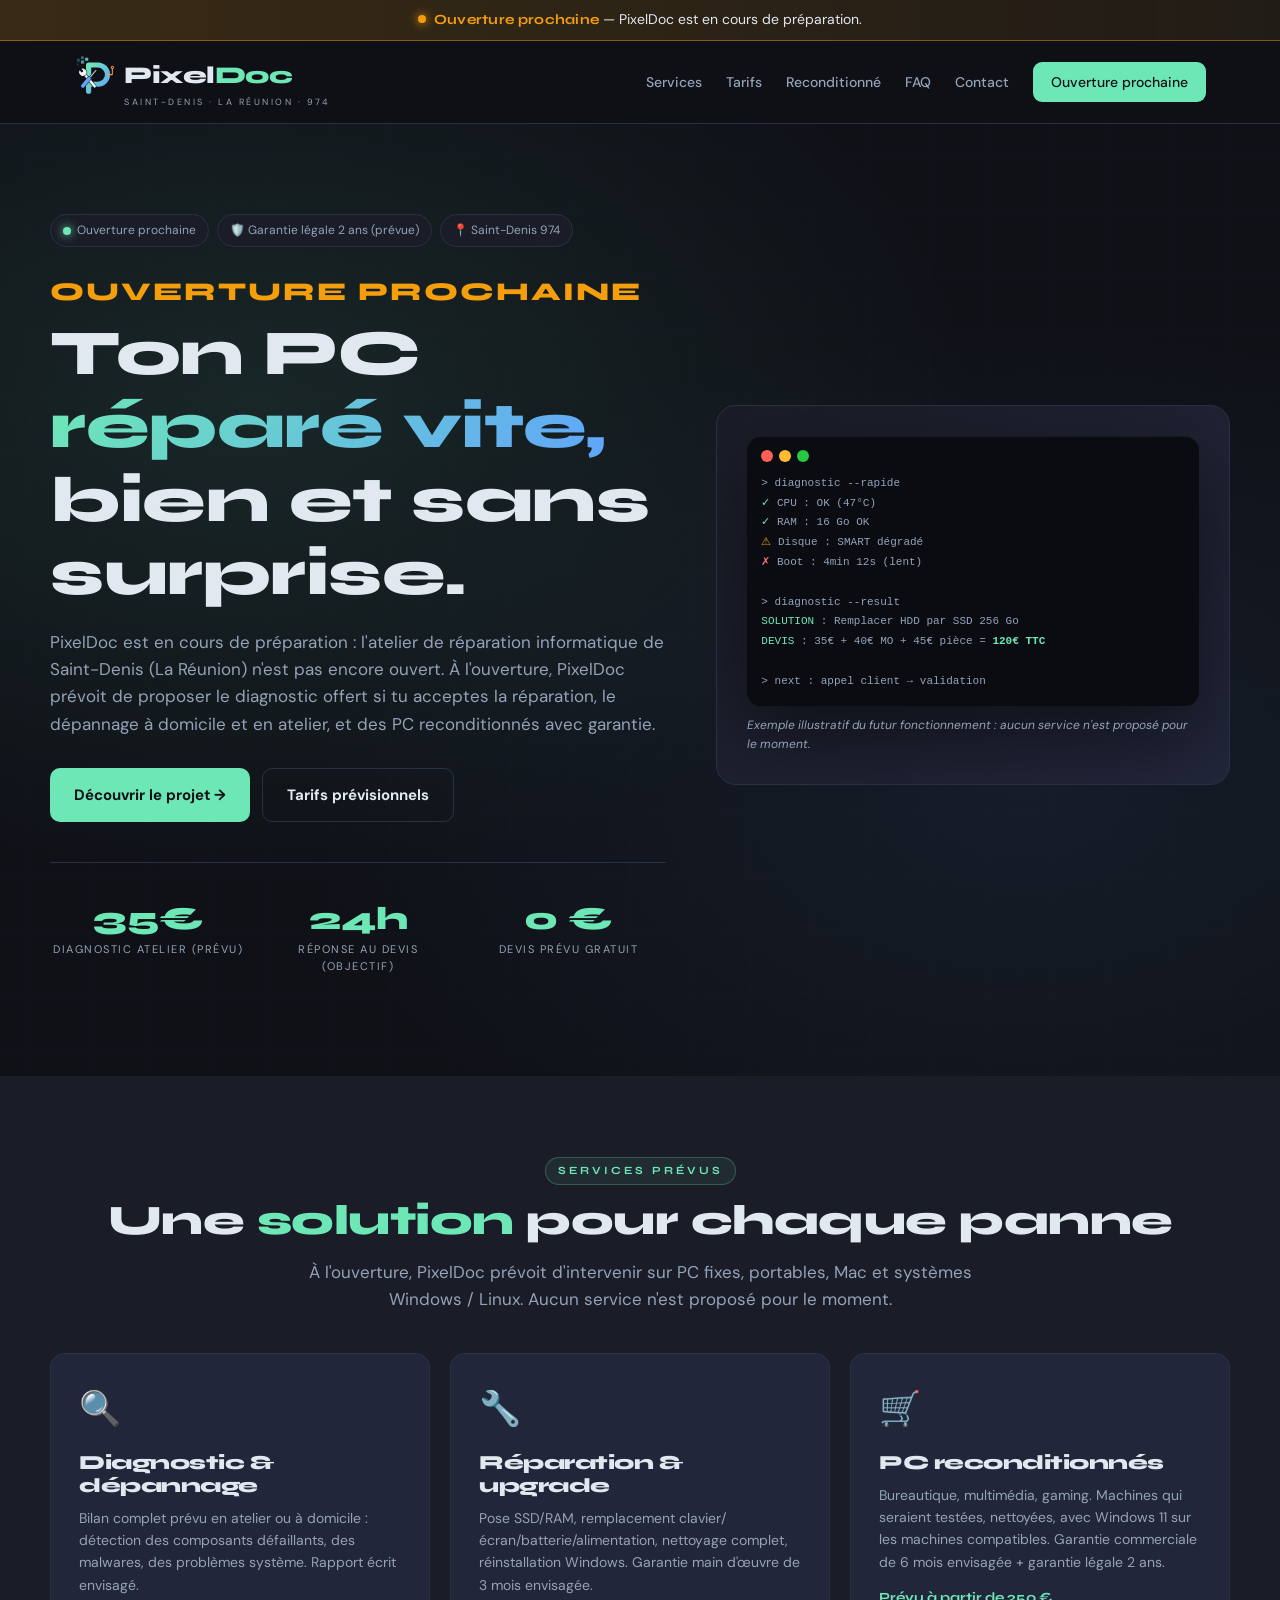
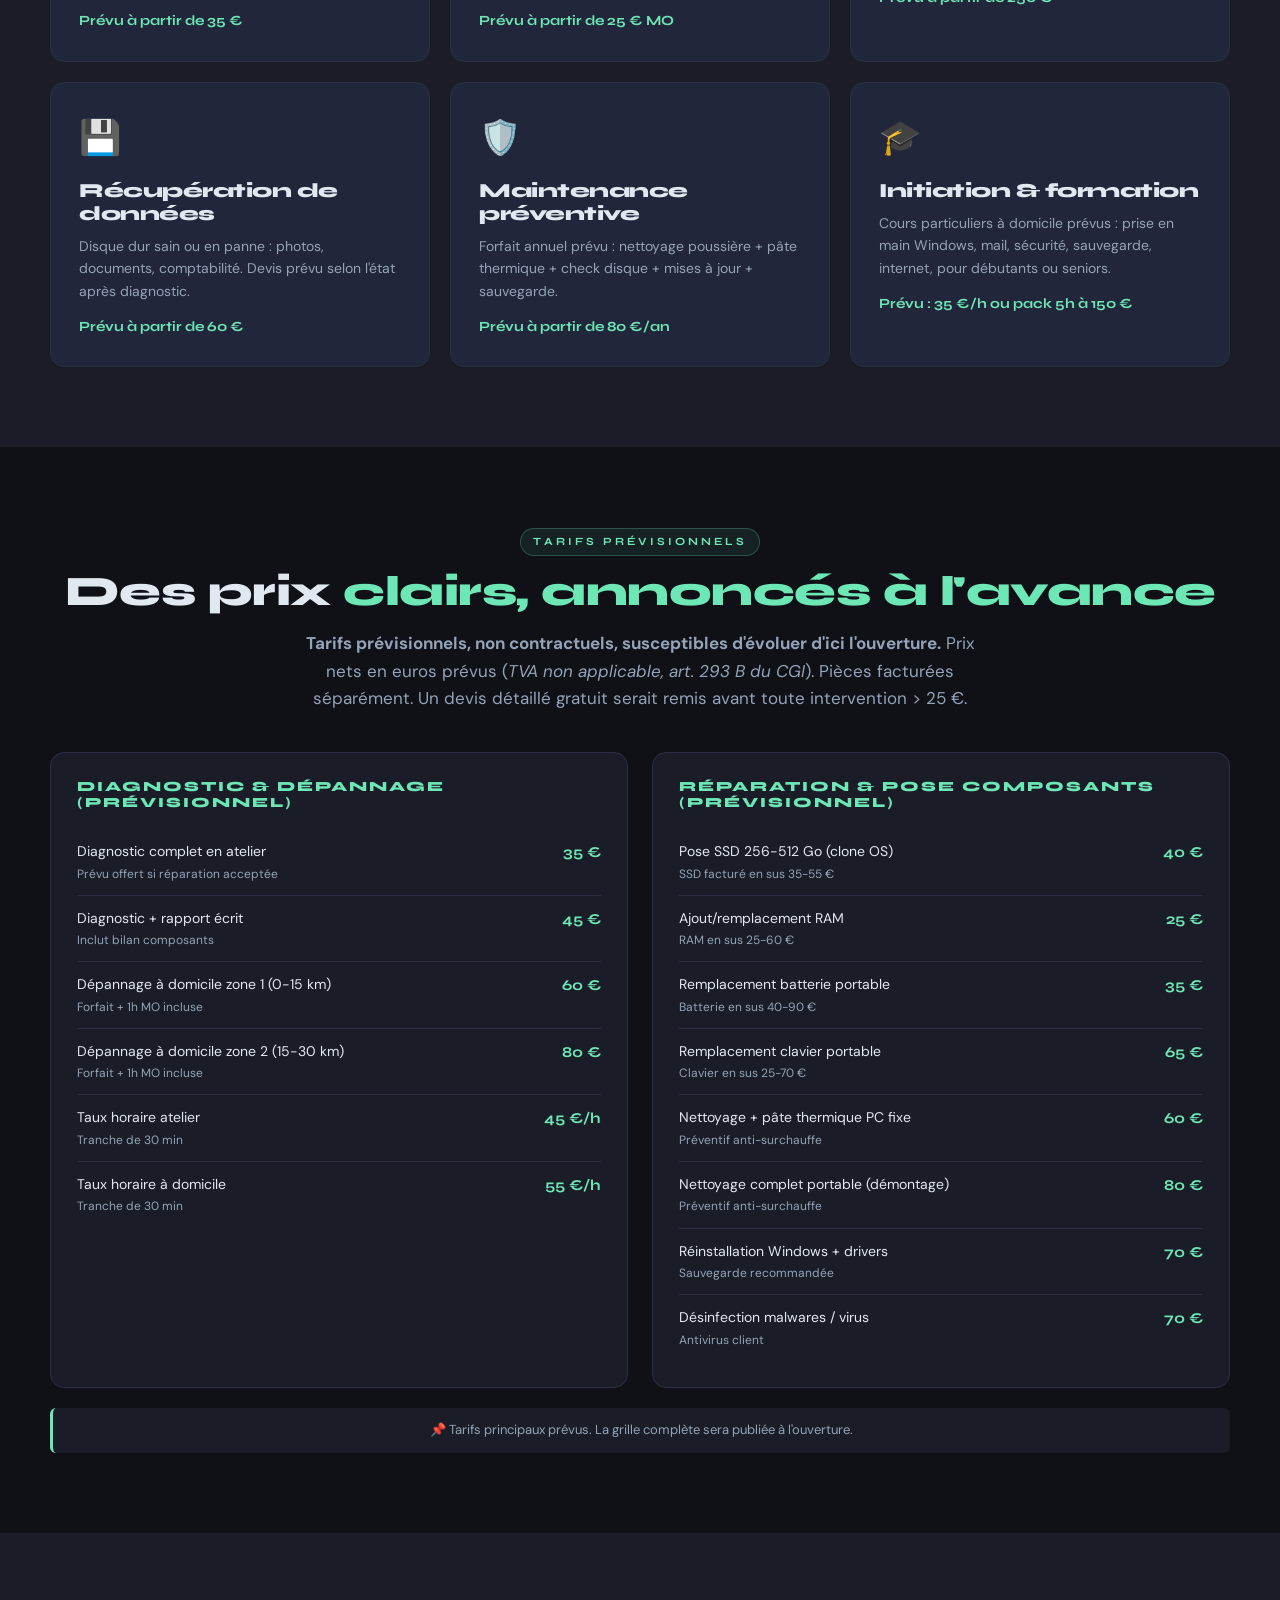
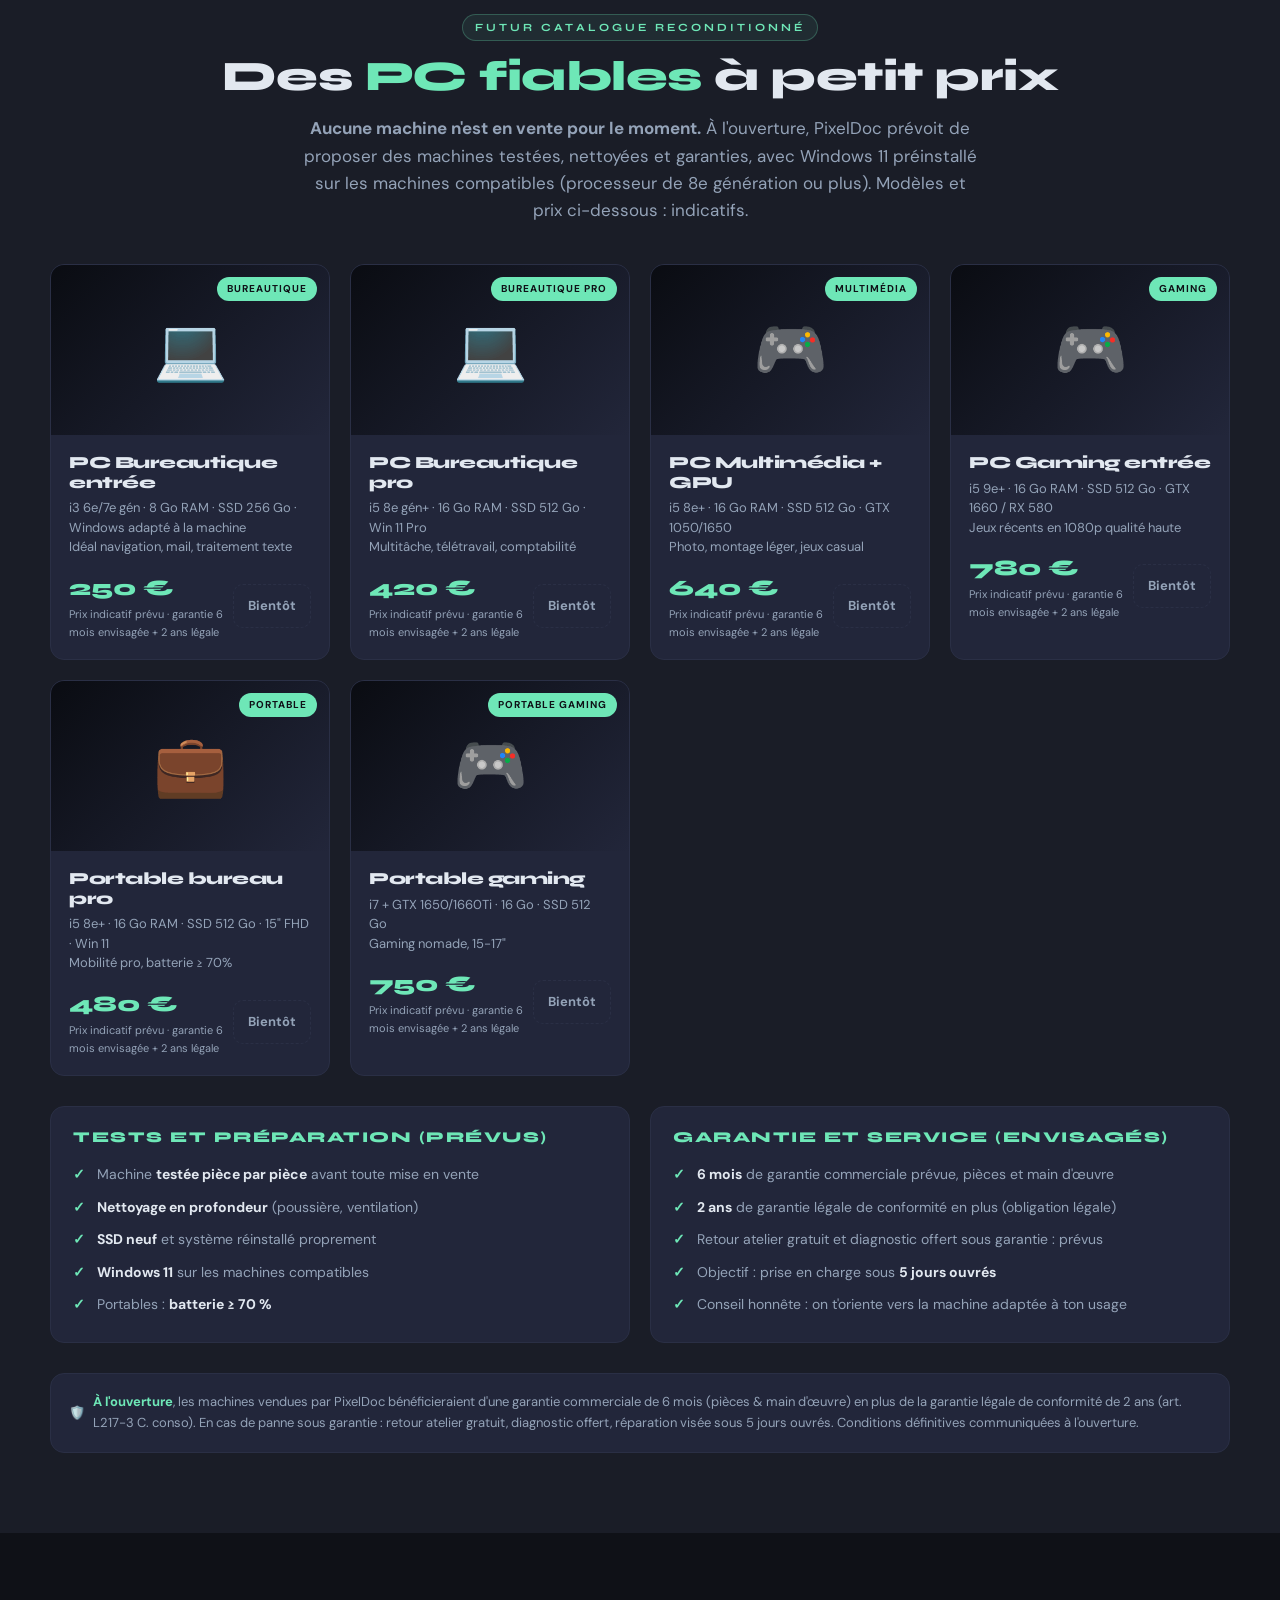
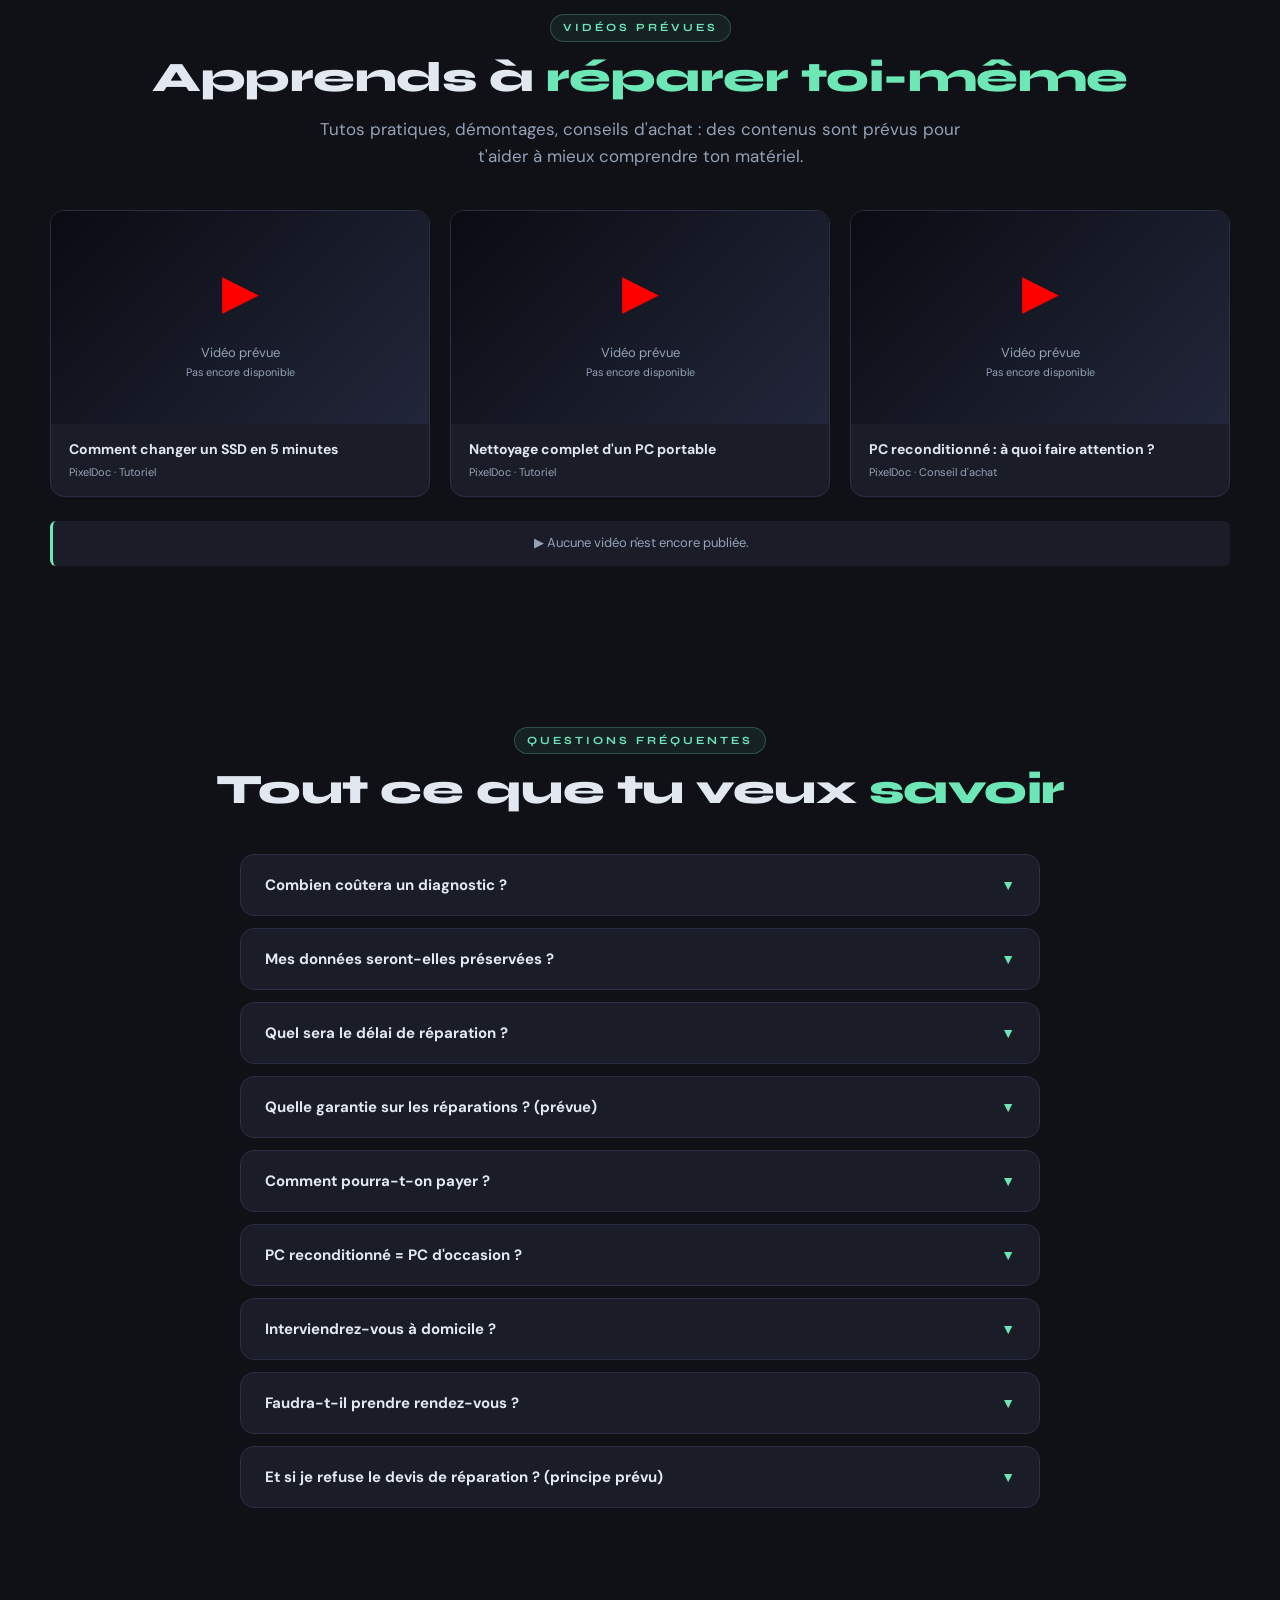
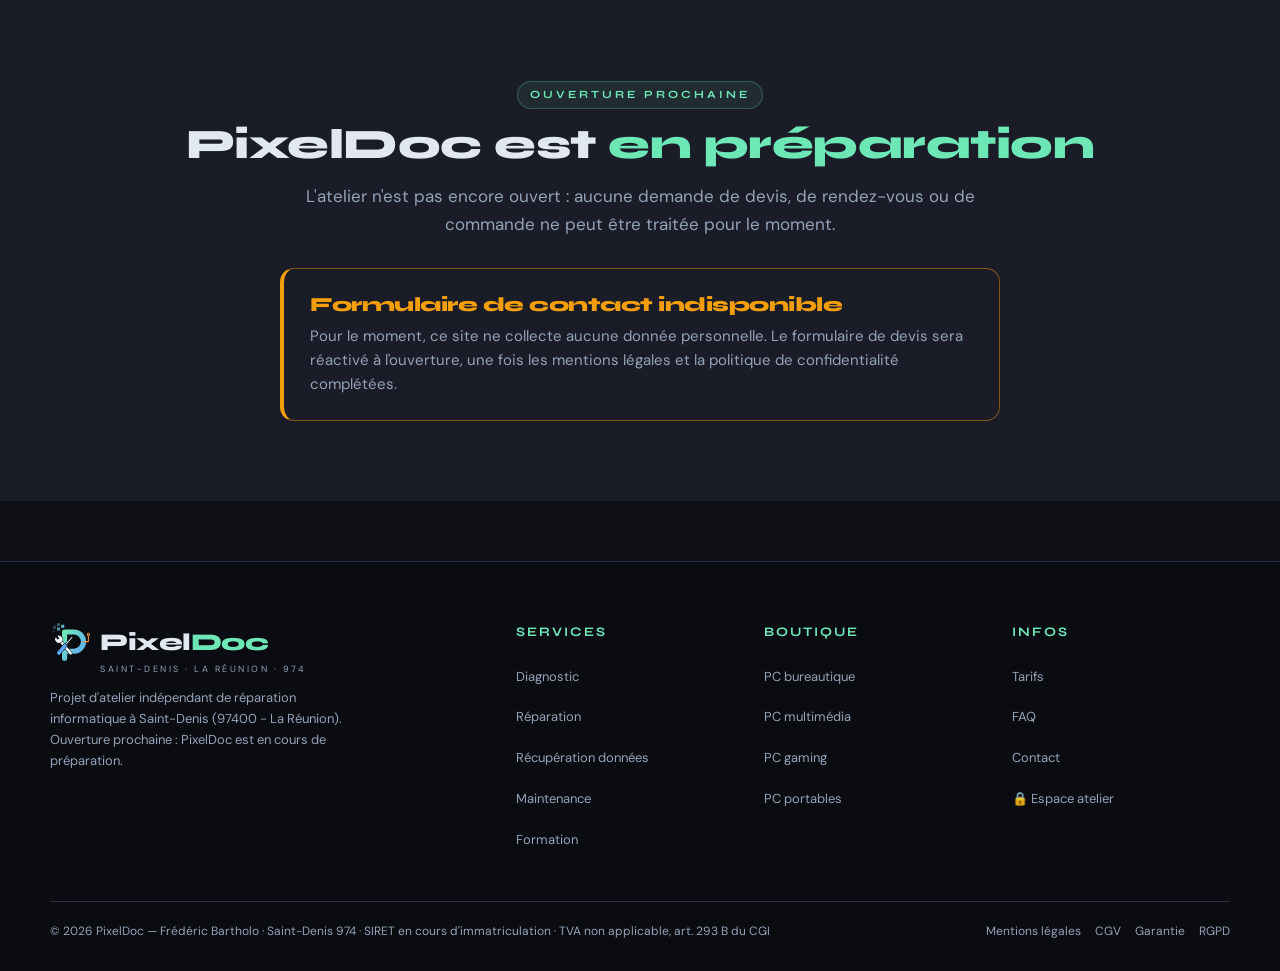
==== commit b3e24339: "Mode « ouverture prochaine » : bandeau, textes au futur, formulaire désactivé, noindex, OUVERTURE.md" ====
--- a/index.html
+++ b/index.html
@@ -4,14 +4,16 @@
 <meta charset="UTF-8" />
 <meta name="viewport" content="width=device-width, initial-scale=1.0" />
 <title>PixelDoc — Réparation PC, dépannage informatique & PC reconditionnés (Saint-Denis 974)</title>
-<meta name="description" content="Atelier de réparation informatique à Saint-Denis (La Réunion). Diagnostic offert si réparation acceptée. Dépannage à domicile. PC reconditionnés garantis." />
+<meta name="description" content="Ouverture prochaine : PixelDoc, projet d'atelier de réparation informatique à Saint-Denis (La Réunion), est en cours de préparation. Réparation PC, dépannage à domicile et PC reconditionnés prévus." />
+<!-- À RETIRER À L'OUVERTURE : site non indexable tant que PixelDoc n'est pas ouvert (voir OUVERTURE.md) -->
+<meta name="robots" content="noindex, nofollow" />
 <meta name="theme-color" content="#0f1117" />
 <link rel="canonical" href="https://pixeldoc-974.netlify.app/" />
 <link rel="icon" type="image/svg+xml" href="favicon.svg" />
 <link rel="apple-touch-icon" href="apple-touch-icon.png" />
 <meta property="og:type" content="website" />
 <meta property="og:title" content="PixelDoc — Réparation PC & reconditionné · Saint-Denis 974" />
-<meta property="og:description" content="Diagnostic offert si réparation acceptée. PC reconditionnés garantis 6 mois + 2 ans légale." />
+<meta property="og:description" content="Ouverture prochaine — PixelDoc est en cours de préparation à Saint-Denis (La Réunion)." />
 <meta property="og:image" content="https://pixeldoc-974.netlify.app/og-image.jpg" />
 <meta property="og:image:width" content="1024" />
 <meta property="og:image:height" content="559" />
@@ -33,12 +35,10 @@
   "@type": ["LocalBusiness", "ComputerStore"],
   "@id": "https://pixeldoc-974.netlify.app/#entreprise",
   "name": "PixelDoc",
-  "description": "Atelier de réparation informatique à Saint-Denis (La Réunion). Diagnostic offert si réparation acceptée. Dépannage à domicile et en atelier. PC reconditionnés garantis 6 mois + garantie légale 2 ans.",
+  "description": "Ouverture prochaine : projet d'atelier de réparation informatique à Saint-Denis (La Réunion), en cours de préparation. Services prévus : réparation PC, dépannage à domicile et PC reconditionnés.",
   "url": "https://pixeldoc-974.netlify.app/",
   "logo": "https://pixeldoc-974.netlify.app/logo.png",
   "image": "https://pixeldoc-974.netlify.app/og-image.jpg",
-  "telephone": "+262693048762",
-  "email": "fredericbartholo@yahoo.fr",
   "address": {
     "@type": "PostalAddress",
     "addressLocality": "Saint-Denis",
@@ -61,31 +61,17 @@
   ],
   "paymentAccepted": "Espèces, virement bancaire, carte bancaire",
   "currenciesAccepted": "EUR",
-  "openingHoursSpecification": [
-    {
-      "@type": "OpeningHoursSpecification",
-      "dayOfWeek": ["Monday","Tuesday","Wednesday","Thursday","Friday"],
-      "opens": "09:00",
-      "closes": "18:00"
-    },
-    {
-      "@type": "OpeningHoursSpecification",
-      "dayOfWeek": ["Saturday"],
-      "opens": "09:00",
-      "closes": "13:00"
-    }
-  ],
   "priceRange": "€€",
   "hasOfferCatalog": {
     "@type": "OfferCatalog",
-    "name": "Services PixelDoc",
+    "name": "Services prévus par PixelDoc (tarifs prévisionnels)",
     "itemListElement": [
       {
         "@type": "Offer",
         "itemOffered": {
           "@type": "Service",
           "name": "Diagnostic informatique",
-          "description": "Diagnostic complet en atelier ou à domicile. Offert si la réparation est acceptée. Rapport écrit disponible."
+          "description": "Service prévu à l'ouverture : diagnostic complet en atelier ou à domicile, offert si la réparation est acceptée."
         },
         "price": "35",
         "priceCurrency": "EUR"
@@ -95,7 +81,7 @@
         "itemOffered": {
           "@type": "Service",
           "name": "Réparation et upgrade PC",
-          "description": "Pose SSD et RAM, remplacement clavier, écran, batterie et alimentation, nettoyage complet, réinstallation Windows. Garantie main d'œuvre 3 mois."
+          "description": "Service prévu à l'ouverture : pose SSD et RAM, remplacement clavier, écran, batterie et alimentation, nettoyage complet, réinstallation Windows."
         },
         "price": "25",
         "priceCurrency": "EUR"
@@ -105,7 +91,7 @@
         "itemOffered": {
           "@type": "Service",
           "name": "PC reconditionnés",
-          "description": "PC testés, nettoyés, équipés de Windows 11 sur les machines compatibles. Garantie commerciale PixelDoc 6 mois + garantie légale de conformité 2 ans (art. L217-3 C. conso)."
+          "description": "Service prévu à l'ouverture : PC testés, nettoyés, équipés de Windows 11 sur les machines compatibles, avec garantie commerciale de 6 mois envisagée en plus de la garantie légale de conformité."
         },
         "price": "250",
         "priceCurrency": "EUR"
@@ -115,7 +101,7 @@
         "itemOffered": {
           "@type": "Service",
           "name": "Récupération de données",
-          "description": "Récupération de données sur disque sain ou en panne. Photos, documents, comptabilité. Confidentialité totale."
+          "description": "Service prévu à l'ouverture : récupération de données sur disque sain ou en panne."
         },
         "price": "60",
         "priceCurrency": "EUR"
@@ -125,7 +111,7 @@
         "itemOffered": {
           "@type": "Service",
           "name": "Maintenance préventive",
-          "description": "Forfait annuel : nettoyage, pâte thermique, vérification disque, mises à jour, sauvegarde."
+          "description": "Service prévu à l'ouverture : forfait annuel de maintenance (nettoyage, pâte thermique, vérification disque, mises à jour, sauvegarde)."
         },
         "price": "80",
         "priceCurrency": "EUR"
@@ -135,7 +121,7 @@
         "itemOffered": {
           "@type": "Service",
           "name": "Initiation et formation informatique",
-          "description": "Cours particuliers à domicile : prise en main Windows, messagerie, sécurité, sauvegarde, internet."
+          "description": "Service prévu à l'ouverture : cours particuliers à domicile (prise en main Windows, messagerie, sécurité, sauvegarde, internet)."
         },
         "price": "35",
         "priceCurrency": "EUR"
@@ -153,10 +139,10 @@
   "mainEntity": [
     {
       "@type": "Question",
-      "name": "Combien coûte un diagnostic informatique ?",
-      "acceptedAnswer": {
-        "@type": "Answer",
-        "text": "35 € en atelier (offert si la réparation est acceptée) ou 60 € à 100 € à domicile selon la zone (forfait incluant 1h de main d'œuvre)."
+      "name": "Combien coûtera un diagnostic informatique ?",
+      "acceptedAnswer": {
+        "@type": "Answer",
+        "text": "Tarifs prévus à l'ouverture : 35 € en atelier (diagnostic prévu offert si la réparation est acceptée) ou 60 € à 100 € à domicile selon la zone (forfait prévu incluant 1h de main d'œuvre)."
       }
     },
     {
@@ -164,7 +150,7 @@
       "name": "Mes données seront-elles préservées lors de la réparation ?",
       "acceptedAnswer": {
         "@type": "Answer",
-        "text": "Nous recommandons toujours d'effectuer une sauvegarde avant toute intervention. Pour les pannes lourdes, une prestation de sauvegarde dédiée est proposée à 40 €. Pour la récupération sur disque endommagé, un devis est établi selon l'état du disque."
+        "text": "Il sera toujours recommandé d'effectuer une sauvegarde avant toute intervention. Pour les pannes lourdes, une prestation de sauvegarde dédiée est prévue (environ 40 €). Pour la récupération sur disque endommagé, un devis serait établi selon l'état du disque."
       }
     },
     {
@@ -172,7 +158,7 @@
       "name": "Quel est le délai moyen de réparation ?",
       "acceptedAnswer": {
         "@type": "Answer",
-        "text": "48 à 72 heures en moyenne selon la disponibilité des pièces. Pour les commandes de pièces spécifiques, le délai d'approvisionnement est indiqué sur le devis."
+        "text": "Objectif visé à l'ouverture : 48 à 72 heures en moyenne selon la disponibilité des pièces. Pour les pièces spécifiques, le délai d'approvisionnement serait indiqué sur le devis."
       }
     },
     {
@@ -180,7 +166,7 @@
       "name": "Quelle est la garantie sur les réparations PixelDoc ?",
       "acceptedAnswer": {
         "@type": "Answer",
-        "text": "Garantie main d'œuvre PixelDoc de 3 mois sur récidive. Pièces neuves : garantie constructeur (2 ans en général). PC reconditionnés : garantie commerciale 6 mois pièces et main d'œuvre, plus garantie légale de conformité 2 ans (art. L217-3 C. conso)."
+        "text": "Garanties envisagées à l'ouverture : main d'œuvre 3 mois sur récidive ; pièces neuves sous garantie constructeur ; PC reconditionnés avec garantie commerciale de 6 mois, en plus de la garantie légale de conformité de 2 ans (art. L217-3 C. conso). Conditions définitives communiquées à l'ouverture."
       }
     },
     {
@@ -188,7 +174,7 @@
       "name": "Quels sont les moyens de paiement acceptés ?",
       "acceptedAnswer": {
         "@type": "Answer",
-        "text": "Espèces, virement bancaire et CB (selon dispositif disponible). Le paiement s'effectue à la restitution du matériel. Un acompte de 30 % est demandé pour les commandes de pièces supérieures à 100 €."
+        "text": "Prévu : espèces, virement bancaire et CB (selon dispositif disponible), paiement à la restitution du matériel, acompte de 30 % pour les commandes de pièces supérieures à 100 €. Modalités définitives à l'ouverture."
       }
     },
     {
@@ -196,7 +182,7 @@
       "name": "Un PC reconditionné est-il la même chose qu'un PC d'occasion ?",
       "acceptedAnswer": {
         "@type": "Answer",
-        "text": "Non. Un PC reconditionné PixelDoc est testé pièce par pièce, nettoyé en profondeur, équipé d'un SSD neuf et mis à jour sous Windows 11 (sur les machines compatibles) avant d'être garanti. C'est une alternative durable et économique au PC neuf."
+        "text": "Pas tout à fait. Les PC reconditionnés que PixelDoc prévoit de proposer seraient testés pièce par pièce, nettoyés en profondeur, équipés d'un SSD neuf et mis à jour sous Windows 11 (sur les machines compatibles) avant d'être garantis."
       }
     },
     {
@@ -204,7 +190,7 @@
       "name": "PixelDoc intervient-il à domicile ?",
       "acceptedAnswer": {
         "@type": "Answer",
-        "text": "Oui, sur 3 zones autour de Saint-Denis (La Réunion) : 0 à 15 km (60 €), 15 à 30 km (80 €), au-delà sur devis. Chaque forfait inclut 1h de main d'œuvre sur place."
+        "text": "Prévu à l'ouverture : interventions sur 3 zones autour de Saint-Denis (La Réunion) : 0 à 15 km (60 €), 15 à 30 km (80 €), au-delà sur devis. Chaque forfait inclurait 1h de main d'œuvre sur place."
       }
     },
     {
@@ -212,7 +198,7 @@
       "name": "Faut-il prendre rendez-vous ?",
       "acceptedAnswer": {
         "@type": "Answer",
-        "text": "Oui, l'atelier de Saint-Denis reçoit sur rendez-vous du lundi au samedi. Appelez, écrivez sur WhatsApp ou remplissez le formulaire de devis : réponse sous 24 h."
+        "text": "L'atelier de Saint-Denis est prévu sur rendez-vous uniquement. Les modalités de prise de rendez-vous seront communiquées à l'ouverture."
       }
     },
     {
@@ -220,7 +206,7 @@
       "name": "Que se passe-t-il si je refuse le devis de réparation ?",
       "acceptedAnswer": {
         "@type": "Answer",
-        "text": "Le diagnostic n'est offert que si la réparation est acceptée. Si vous refusez le devis, le diagnostic reste dû (35 € en atelier). Aucune réparation n'est engagée sans votre accord."
+        "text": "Principe prévu : le diagnostic n'est offert que si la réparation est acceptée ; en cas de refus du devis, il resterait dû (35 € en atelier). Aucune réparation ne serait engagée sans accord du client."
       }
     }
   ]
@@ -229,6 +215,8 @@
 </head>
 <body>
 <a class="skip-link" href="#main">Aller au contenu</a>
+<!-- OUVERTURE PROCHAINE : bandeau À RETIRER À L'OUVERTURE (voir OUVERTURE.md) -->
+<div class="soon-banner" role="region" aria-label="Information importante"><p><span class="soon-dot" aria-hidden="true"></span><strong>Ouverture prochaine</strong> — PixelDoc est en cours de préparation.</p></div>
 
 <header>
   <div class="nav-wrap">
@@ -239,7 +227,7 @@
       <a href="#catalogue">Reconditionné</a>
       <a href="#faq">FAQ</a>
       <a href="contact.html">Contact</a>
-      <a href="#contact" class="nav-cta">Devis gratuit</a>
+      <a href="#contact" class="nav-cta">Ouverture prochaine</a>
     </nav>
     <button class="burger" aria-label="Ouvrir le menu" aria-controls="navLinks" aria-expanded="false" onclick="document.getElementById('navLinks').classList.toggle('open');this.setAttribute('aria-expanded',document.getElementById('navLinks').classList.contains('open'))">☰</button>
   </div>
@@ -250,21 +238,20 @@
   <div class="container hero-grid">
     <div>
       <div class="hero-badges">
-        <span class="hero-badge"><span class="dot"></span>Sur rendez-vous</span>
-        <span class="hero-badge">🛡️ Garantie 2 ans</span>
+        <span class="hero-badge"><span class="dot"></span>Ouverture prochaine</span>
+        <span class="hero-badge">🛡️ Garantie légale 2 ans (prévue)</span>
         <span class="hero-badge">📍 Saint-Denis 974</span>
       </div>
-      <h1>Ton PC <span>réparé vite,</span> bien et sans surprise.</h1>
-      <p class="subtitle">Atelier de réparation informatique à Saint-Denis (La Réunion). Diagnostic offert si tu acceptes la réparation. Dépannage à domicile et atelier. PC reconditionnés garantis 6 mois + garantie légale 2 ans.</p>
+      <h1><small style="display:block;font-size:.4em;letter-spacing:2px;text-transform:uppercase;color:var(--accent2);margin-bottom:10px">Ouverture prochaine</small>Ton PC <span>réparé vite,</span> bien et sans surprise.</h1>
+      <p class="subtitle">PixelDoc est en cours de préparation : l'atelier de réparation informatique de Saint-Denis (La Réunion) n'est pas encore ouvert. À l'ouverture, PixelDoc prévoit de proposer le diagnostic offert si tu acceptes la réparation, le dépannage à domicile et en atelier, et des PC reconditionnés avec garantie.</p>
       <div class="hero-cta">
-        <a href="tel:+262693048762" class="btn btn-primary">📞 Appeler le 06 93 04 87 62</a>
-        <a href="https://wa.me/262693048762?text=Bonjour%20PixelDoc,%20je%20souhaite%20un%20devis%20pour%20..." class="btn btn-wa" target="_blank" rel="noopener">💬 WhatsApp</a>
-        <a href="#contact" class="btn btn-ghost">Devis gratuit →</a>
+        <a href="#services" class="btn btn-primary">Découvrir le projet →</a>
+        <a href="#tarifs" class="btn btn-ghost">Tarifs prévisionnels</a>
       </div>
       <div class="hero-stats">
-        <div class="hero-stat"><div class="num">35€</div><div class="lbl">Diagnostic atelier</div></div>
-        <div class="hero-stat"><div class="num">24h</div><div class="lbl">Réponse à ton devis</div></div>
-        <div class="hero-stat"><div class="num">100%</div><div class="lbl">Devis gratuit</div></div>
+        <div class="hero-stat"><div class="num">35€</div><div class="lbl">Diagnostic atelier (prévu)</div></div>
+        <div class="hero-stat"><div class="num">24h</div><div class="lbl">Réponse au devis (objectif)</div></div>
+        <div class="hero-stat"><div class="num">0 €</div><div class="lbl">Devis prévu gratuit</div></div>
       </div>
     </div>
     <div class="hero-visual">
@@ -284,6 +271,7 @@
 > next : appel client → validation
         </div>
       </div>
+      <p class="illus">Exemple illustratif du futur fonctionnement : aucun service n'est proposé pour le moment.</p>
     </div>
   </div>
 </section>
@@ -291,17 +279,17 @@
 <section class="services" id="services">
   <div class="container">
     <div class="center">
-      <span class="eyebrow">Nos services</span>
+      <span class="eyebrow">Services prévus</span>
       <h2>Une <span>solution</span> pour chaque panne</h2>
-      <p class="subtitle">PixelDoc intervient sur PC fixes, portables, Mac et systèmes Windows / Linux.</p>
+      <p class="subtitle">À l'ouverture, PixelDoc prévoit d'intervenir sur PC fixes, portables, Mac et systèmes Windows / Linux. Aucun service n'est proposé pour le moment.</p>
     </div>
     <div class="grid-3">
-      <div class="service-card"><div class="ico">🔍</div><h3>Diagnostic & dépannage</h3><p>Bilan complet en atelier ou à domicile. Détection des composants défaillants, des malwares, des problèmes système. Rapport écrit possible.</p><div class="price">À partir de 35 €</div></div>
-      <div class="service-card"><div class="ico">🔧</div><h3>Réparation & upgrade</h3><p>Pose SSD/RAM, remplacement clavier/écran/batterie/alimentation, nettoyage complet, réinstallation Windows. Garantie main d'œuvre 3 mois.</p><div class="price">À partir de 25 € MO</div></div>
-      <div class="service-card"><div class="ico">🛒</div><h3>PC reconditionnés</h3><p>Bureautique, multimédia, gaming. Tous testés, nettoyés, avec Windows 11 sur les machines compatibles. Garantie commerciale PixelDoc 6 mois + garantie légale 2 ans.</p><div class="price">À partir de 250 €</div></div>
-      <div class="service-card"><div class="ico">💾</div><h3>Récupération de données</h3><p>Disque dur sain ou en panne. Photos, documents, comptabilité. Confidentialité totale, devis sur état après diagnostic gratuit.</p><div class="price">À partir de 60 €</div></div>
-      <div class="service-card"><div class="ico">🛡️</div><h3>Maintenance préventive</h3><p>Forfait annuel : nettoyage poussière + pâte thermique + check disque + mises à jour + sauvegarde. Réduit fortement le risque de panne.</p><div class="price">À partir de 80 €/an</div></div>
-      <div class="service-card"><div class="ico">🎓</div><h3>Initiation & formation</h3><p>Cours particuliers à domicile : prise en main Windows, mail, sécurité, sauvegarde, internet. Idéal pour les débutants ou seniors.</p><div class="price">35 €/h ou pack 5h à 150 €</div></div>
+      <div class="service-card"><div class="ico">🔍</div><h3>Diagnostic & dépannage</h3><p>Bilan complet prévu en atelier ou à domicile : détection des composants défaillants, des malwares, des problèmes système. Rapport écrit envisagé.</p><div class="price">Prévu à partir de 35 €</div></div>
+      <div class="service-card"><div class="ico">🔧</div><h3>Réparation & upgrade</h3><p>Pose SSD/RAM, remplacement clavier/écran/batterie/alimentation, nettoyage complet, réinstallation Windows. Garantie main d'œuvre de 3 mois envisagée.</p><div class="price">Prévu à partir de 25 € MO</div></div>
+      <div class="service-card"><div class="ico">🛒</div><h3>PC reconditionnés</h3><p>Bureautique, multimédia, gaming. Machines qui seraient testées, nettoyées, avec Windows 11 sur les machines compatibles. Garantie commerciale de 6 mois envisagée + garantie légale 2 ans.</p><div class="price">Prévu à partir de 250 €</div></div>
+      <div class="service-card"><div class="ico">💾</div><h3>Récupération de données</h3><p>Disque dur sain ou en panne : photos, documents, comptabilité. Devis prévu selon l'état après diagnostic.</p><div class="price">Prévu à partir de 60 €</div></div>
+      <div class="service-card"><div class="ico">🛡️</div><h3>Maintenance préventive</h3><p>Forfait annuel prévu : nettoyage poussière + pâte thermique + check disque + mises à jour + sauvegarde.</p><div class="price">Prévu à partir de 80 €/an</div></div>
+      <div class="service-card"><div class="ico">🎓</div><h3>Initiation & formation</h3><p>Cours particuliers à domicile prévus : prise en main Windows, mail, sécurité, sauvegarde, internet, pour débutants ou seniors.</p><div class="price">Prévu : 35 €/h ou pack 5h à 150 €</div></div>
     </div>
   </div>
 </section>
@@ -309,14 +297,14 @@
 <section id="tarifs">
   <div class="container">
     <div class="center">
-      <span class="eyebrow">Grille tarifaire</span>
-      <h2>Des prix <span>clairs et affichés</span></h2>
-      <p class="subtitle">Prix nets en euros. <em>TVA non applicable, art. 293 B du CGI</em>. Pièces facturées séparément. Devis détaillé gratuit avant toute intervention &gt; 25 €.</p>
+      <span class="eyebrow">Tarifs prévisionnels</span>
+      <h2>Des prix <span>clairs, annoncés à l'avance</span></h2>
+      <p class="subtitle"><strong>Tarifs prévisionnels, non contractuels, susceptibles d'évoluer d'ici l'ouverture.</strong> Prix nets en euros prévus (<em>TVA non applicable, art. 293 B du CGI</em>). Pièces facturées séparément. Un devis détaillé gratuit serait remis avant toute intervention &gt; 25 €.</p>
     </div>
     <div class="tarifs-grid">
       <div class="tarif-block">
-        <h3>Diagnostic & dépannage</h3>
-        <div class="tarif-row"><div class="desc">Diagnostic complet en atelier<small>Offert si réparation acceptée</small></div><div class="pr">35 €</div></div>
+        <h3>Diagnostic & dépannage (prévisionnel)</h3>
+        <div class="tarif-row"><div class="desc">Diagnostic complet en atelier<small>Prévu offert si réparation acceptée</small></div><div class="pr">35 €</div></div>
         <div class="tarif-row"><div class="desc">Diagnostic + rapport écrit<small>Inclut bilan composants</small></div><div class="pr">45 €</div></div>
         <div class="tarif-row"><div class="desc">Dépannage à domicile zone 1 (0-15 km)<small>Forfait + 1h MO incluse</small></div><div class="pr">60 €</div></div>
         <div class="tarif-row"><div class="desc">Dépannage à domicile zone 2 (15-30 km)<small>Forfait + 1h MO incluse</small></div><div class="pr">80 €</div></div>
@@ -324,7 +312,7 @@
         <div class="tarif-row"><div class="desc">Taux horaire à domicile<small>Tranche de 30 min</small></div><div class="pr">55 €/h</div></div>
       </div>
       <div class="tarif-block">
-        <h3>Réparation & pose composants</h3>
+        <h3>Réparation & pose composants (prévisionnel)</h3>
         <div class="tarif-row"><div class="desc">Pose SSD 256-512 Go (clone OS)<small>SSD facturé en sus 35-55 €</small></div><div class="pr">40 €</div></div>
         <div class="tarif-row"><div class="desc">Ajout/remplacement RAM<small>RAM en sus 25-60 €</small></div><div class="pr">25 €</div></div>
         <div class="tarif-row"><div class="desc">Remplacement batterie portable<small>Batterie en sus 40-90 €</small></div><div class="pr">35 €</div></div>
@@ -335,30 +323,30 @@
         <div class="tarif-row"><div class="desc">Désinfection malwares / virus<small>Antivirus client</small></div><div class="pr">70 €</div></div>
       </div>
     </div>
-    <p class="tarif-note">📌 Tarifs principaux. <strong>Grille complète disponible sur demande</strong>. Devis personnalisé gratuit pour toute intervention atypique.</p>
+    <p class="tarif-note">📌 Tarifs principaux prévus. La grille complète sera publiée à l'ouverture.</p>
   </div>
 </section>
 
 <section class="catalogue" id="catalogue">
   <div class="container">
     <div class="center">
-      <span class="eyebrow">Catalogue reconditionné</span>
+      <span class="eyebrow">Futur catalogue reconditionné</span>
       <h2>Des <span>PC fiables</span> à petit prix</h2>
-      <p class="subtitle">Machines testées, nettoyées et garanties. Windows 11 préinstallé sur les machines compatibles (processeur de 8e génération ou plus), prêtes à l'emploi.</p>
+      <p class="subtitle"><strong>Aucune machine n'est en vente pour le moment.</strong> À l'ouverture, PixelDoc prévoit de proposer des machines testées, nettoyées et garanties, avec Windows 11 préinstallé sur les machines compatibles (processeur de 8e génération ou plus). Modèles et prix ci-dessous : indicatifs.</p>
     </div>
     <div class="recon-grid">
-      <div class="recon-card"><div class="recon-img">💻<span class="recon-tag">Bureautique</span></div><div class="recon-body"><h3>PC Bureautique entrée</h3><div class="specs">i3 6e/7e gén · 8 Go RAM · SSD 256 Go · Windows adapté à la machine<br>Idéal navigation, mail, traitement texte</div><div class="recon-foot"><div class="recon-price">250 €<small>TTC, garantie 6 mois + 2 ans légale</small></div><a href="#contact" class="btn btn-primary btn-sm" aria-label="Me renseigner sur : PC Bureautique entrée">Me renseigner</a></div></div></div>
-      <div class="recon-card"><div class="recon-img">💻<span class="recon-tag">Bureautique pro</span></div><div class="recon-body"><h3>PC Bureautique pro</h3><div class="specs">i5 8e gén+ · 16 Go RAM · SSD 512 Go · Win 11 Pro<br>Multitâche, télétravail, comptabilité</div><div class="recon-foot"><div class="recon-price">420 €<small>TTC, garantie 6 mois + 2 ans légale</small></div><a href="#contact" class="btn btn-primary btn-sm" aria-label="Me renseigner sur : PC Bureautique pro">Me renseigner</a></div></div></div>
-      <div class="recon-card"><div class="recon-img">🎮<span class="recon-tag">Multimédia</span></div><div class="recon-body"><h3>PC Multimédia + GPU</h3><div class="specs">i5 8e+ · 16 Go RAM · SSD 512 Go · GTX 1050/1650<br>Photo, montage léger, jeux casual</div><div class="recon-foot"><div class="recon-price">640 €<small>TTC, garantie 6 mois + 2 ans légale</small></div><a href="#contact" class="btn btn-primary btn-sm" aria-label="Me renseigner sur : PC Multimédia + GPU">Me renseigner</a></div></div></div>
-      <div class="recon-card"><div class="recon-img">🎮<span class="recon-tag">Gaming</span></div><div class="recon-body"><h3>PC Gaming entrée</h3><div class="specs">i5 9e+ · 16 Go RAM · SSD 512 Go · GTX 1660 / RX 580<br>Jeux récents en 1080p qualité haute</div><div class="recon-foot"><div class="recon-price">780 €<small>TTC, garantie 6 mois + 2 ans légale</small></div><a href="#contact" class="btn btn-primary btn-sm" aria-label="Me renseigner sur : PC Gaming entrée">Me renseigner</a></div></div></div>
-      <div class="recon-card"><div class="recon-img">💼<span class="recon-tag">Portable</span></div><div class="recon-body"><h3>Portable bureau pro</h3><div class="specs">i5 8e+ · 16 Go RAM · SSD 512 Go · 15" FHD · Win 11<br>Mobilité pro, batterie ≥ 70%</div><div class="recon-foot"><div class="recon-price">480 €<small>TTC, garantie 6 mois + 2 ans légale</small></div><a href="#contact" class="btn btn-primary btn-sm" aria-label="Me renseigner sur : Portable bureau pro">Me renseigner</a></div></div></div>
-      <div class="recon-card"><div class="recon-img">🎮<span class="recon-tag">Portable Gaming</span></div><div class="recon-body"><h3>Portable gaming</h3><div class="specs">i7 + GTX 1650/1660Ti · 16 Go · SSD 512 Go<br>Gaming nomade, 15-17"</div><div class="recon-foot"><div class="recon-price">750 €<small>TTC, garantie 6 mois + 2 ans légale</small></div><a href="#contact" class="btn btn-primary btn-sm" aria-label="Me renseigner sur : Portable gaming">Me renseigner</a></div></div></div>
+      <div class="recon-card"><div class="recon-img">💻<span class="recon-tag">Bureautique</span></div><div class="recon-body"><h3>PC Bureautique entrée</h3><div class="specs">i3 6e/7e gén · 8 Go RAM · SSD 256 Go · Windows adapté à la machine<br>Idéal navigation, mail, traitement texte</div><div class="recon-foot"><div class="recon-price">250 €<small>Prix indicatif prévu · garantie 6 mois envisagée + 2 ans légale</small></div><span class="recon-soon">Bientôt</span></div></div></div>
+      <div class="recon-card"><div class="recon-img">💻<span class="recon-tag">Bureautique pro</span></div><div class="recon-body"><h3>PC Bureautique pro</h3><div class="specs">i5 8e gén+ · 16 Go RAM · SSD 512 Go · Win 11 Pro<br>Multitâche, télétravail, comptabilité</div><div class="recon-foot"><div class="recon-price">420 €<small>Prix indicatif prévu · garantie 6 mois envisagée + 2 ans légale</small></div><span class="recon-soon">Bientôt</span></div></div></div>
+      <div class="recon-card"><div class="recon-img">🎮<span class="recon-tag">Multimédia</span></div><div class="recon-body"><h3>PC Multimédia + GPU</h3><div class="specs">i5 8e+ · 16 Go RAM · SSD 512 Go · GTX 1050/1650<br>Photo, montage léger, jeux casual</div><div class="recon-foot"><div class="recon-price">640 €<small>Prix indicatif prévu · garantie 6 mois envisagée + 2 ans légale</small></div><span class="recon-soon">Bientôt</span></div></div></div>
+      <div class="recon-card"><div class="recon-img">🎮<span class="recon-tag">Gaming</span></div><div class="recon-body"><h3>PC Gaming entrée</h3><div class="specs">i5 9e+ · 16 Go RAM · SSD 512 Go · GTX 1660 / RX 580<br>Jeux récents en 1080p qualité haute</div><div class="recon-foot"><div class="recon-price">780 €<small>Prix indicatif prévu · garantie 6 mois envisagée + 2 ans légale</small></div><span class="recon-soon">Bientôt</span></div></div></div>
+      <div class="recon-card"><div class="recon-img">💼<span class="recon-tag">Portable</span></div><div class="recon-body"><h3>Portable bureau pro</h3><div class="specs">i5 8e+ · 16 Go RAM · SSD 512 Go · 15" FHD · Win 11<br>Mobilité pro, batterie ≥ 70%</div><div class="recon-foot"><div class="recon-price">480 €<small>Prix indicatif prévu · garantie 6 mois envisagée + 2 ans légale</small></div><span class="recon-soon">Bientôt</span></div></div></div>
+      <div class="recon-card"><div class="recon-img">🎮<span class="recon-tag">Portable Gaming</span></div><div class="recon-body"><h3>Portable gaming</h3><div class="specs">i7 + GTX 1650/1660Ti · 16 Go · SSD 512 Go<br>Gaming nomade, 15-17"</div><div class="recon-foot"><div class="recon-price">750 €<small>Prix indicatif prévu · garantie 6 mois envisagée + 2 ans légale</small></div><span class="recon-soon">Bientôt</span></div></div></div>
     </div>
     <div class="recon-info">
       <div>
-        <h3>Tests et préparation</h3>
+        <h3>Tests et préparation (prévus)</h3>
         <ul>
-          <li>Machine <strong>testée pièce par pièce</strong> avant mise en vente</li>
+          <li>Machine <strong>testée pièce par pièce</strong> avant toute mise en vente</li>
           <li><strong>Nettoyage en profondeur</strong> (poussière, ventilation)</li>
           <li><strong>SSD neuf</strong> et système réinstallé proprement</li>
           <li><strong>Windows 11</strong> sur les machines compatibles</li>
@@ -366,33 +354,33 @@
         </ul>
       </div>
       <div>
-        <h3>Garantie et service</h3>
+        <h3>Garantie et service (envisagés)</h3>
         <ul>
-          <li><strong>6 mois</strong> garantie commerciale, pièces et main d'œuvre</li>
-          <li><strong>2 ans</strong> de garantie légale de conformité en plus</li>
-          <li>Retour atelier gratuit, diagnostic offert sous garantie</li>
-          <li>Prise en charge sous <strong>5 jours ouvrés</strong></li>
+          <li><strong>6 mois</strong> de garantie commerciale prévue, pièces et main d'œuvre</li>
+          <li><strong>2 ans</strong> de garantie légale de conformité en plus (obligation légale)</li>
+          <li>Retour atelier gratuit et diagnostic offert sous garantie : prévus</li>
+          <li>Objectif : prise en charge sous <strong>5 jours ouvrés</strong></li>
           <li>Conseil honnête : on t'oriente vers la machine adaptée à ton usage</li>
         </ul>
       </div>
     </div>
-    <div class="recon-warranty">🛡️ <span><strong>Toutes nos machines</strong> bénéficient de la garantie commerciale PixelDoc 6 mois (pièces & main d'œuvre) en plus de la garantie légale de conformité 2 ans (art. L217-3 C. conso). En cas de panne sous garantie, retour atelier gratuit, diagnostic offert, réparation sous 5 jours ouvrés.</span></div>
+    <div class="recon-warranty">🛡️ <span><strong>À l'ouverture</strong>, les machines vendues par PixelDoc bénéficieraient d'une garantie commerciale de 6 mois (pièces & main d'œuvre) en plus de la garantie légale de conformité de 2 ans (art. L217-3 C. conso). En cas de panne sous garantie : retour atelier gratuit, diagnostic offert, réparation visée sous 5 jours ouvrés. Conditions définitives communiquées à l'ouverture.</span></div>
   </div>
 </section>
 
 <section id="videos">
   <div class="container">
     <div class="center">
-      <span class="eyebrow">Chaîne YouTube PixelDoc</span>
+      <span class="eyebrow">Vidéos prévues</span>
       <h2>Apprends à <span>réparer toi-même</span></h2>
-      <p class="subtitle">Tutos pratiques, démontages, conseils d'achat — la chaîne PixelDoc t'aide à mieux comprendre ton matériel.</p>
+      <p class="subtitle">Tutos pratiques, démontages, conseils d'achat : des contenus sont prévus pour t'aider à mieux comprendre ton matériel.</p>
     </div>
     <div class="videos-grid">
-      <div class="video-card"><div class="video-frame"><div class="video-placeholder"><div class="yt-ico">▶</div>Vidéo à venir<br><small>Abonne-toi pour ne pas la rater</small></div></div><div class="video-info"><div class="video-title">Comment changer un SSD en 5 minutes</div><div class="video-meta">PixelDoc · Tutoriel</div></div></div>
-      <div class="video-card"><div class="video-frame"><div class="video-placeholder"><div class="yt-ico">▶</div>Vidéo à venir<br><small>Abonne-toi pour ne pas la rater</small></div></div><div class="video-info"><div class="video-title">Nettoyage complet d'un PC portable</div><div class="video-meta">PixelDoc · Tutoriel</div></div></div>
-      <div class="video-card"><div class="video-frame"><div class="video-placeholder"><div class="yt-ico">▶</div>Vidéo à venir<br><small>Abonne-toi pour ne pas la rater</small></div></div><div class="video-info"><div class="video-title">PC reconditionné : à quoi faire attention ?</div><div class="video-meta">PixelDoc · Conseil d'achat</div></div></div>
-    </div>
-    <p class="tarif-note" style="margin-top:24px">▶ <strong>Abonne-toi à la chaîne PixelDoc</strong> — nouvelles vidéos régulièrement.</p>
+      <div class="video-card"><div class="video-frame"><div class="video-placeholder"><div class="yt-ico">▶</div>Vidéo prévue<br><small>Pas encore disponible</small></div></div><div class="video-info"><div class="video-title">Comment changer un SSD en 5 minutes</div><div class="video-meta">PixelDoc · Tutoriel</div></div></div>
+      <div class="video-card"><div class="video-frame"><div class="video-placeholder"><div class="yt-ico">▶</div>Vidéo prévue<br><small>Pas encore disponible</small></div></div><div class="video-info"><div class="video-title">Nettoyage complet d'un PC portable</div><div class="video-meta">PixelDoc · Tutoriel</div></div></div>
+      <div class="video-card"><div class="video-frame"><div class="video-placeholder"><div class="yt-ico">▶</div>Vidéo prévue<br><small>Pas encore disponible</small></div></div><div class="video-info"><div class="video-title">PC reconditionné : à quoi faire attention ?</div><div class="video-meta">PixelDoc · Conseil d'achat</div></div></div>
+    </div>
+    <p class="tarif-note" style="margin-top:24px">▶ Aucune vidéo n'est encore publiée.</p>
   </div>
 </section>
 
@@ -403,15 +391,15 @@
       <h2>Tout ce que tu veux <span>savoir</span></h2>
     </div>
     <div style="max-width:800px;margin:40px auto 0">
-      <div class="faq-item"><button class="faq-q" type="button" id="faq-q1" aria-expanded="false" aria-controls="faq-a1">Combien coûte un diagnostic ? <span class="arr" aria-hidden="true">▼</span></button><div class="faq-a" id="faq-a1" role="region" aria-labelledby="faq-q1"><div class="faq-a-inner">35 € en atelier (offert si tu acceptes la réparation derrière) ou 60 € à 100 € à domicile selon la zone (forfait inclut 1h de main d'œuvre).</div></div></div>
-      <div class="faq-item"><button class="faq-q" type="button" id="faq-q2" aria-expanded="false" aria-controls="faq-a2">Mes données seront-elles préservées ? <span class="arr" aria-hidden="true">▼</span></button><div class="faq-a" id="faq-a2" role="region" aria-labelledby="faq-q2"><div class="faq-a-inner">On te recommande TOUJOURS de faire une sauvegarde avant intervention. Pour les pannes lourdes, je propose une prestation de sauvegarde dédiée (40 €). Pour la récupération sur disque endommagé, devis selon état.</div></div></div>
-      <div class="faq-item"><button class="faq-q" type="button" id="faq-q3" aria-expanded="false" aria-controls="faq-a3">Quel est le délai de réparation ? <span class="arr" aria-hidden="true">▼</span></button><div class="faq-a" id="faq-a3" role="region" aria-labelledby="faq-q3"><div class="faq-a-inner">48 à 72h en moyenne, selon la disponibilité des pièces. Pour les commandes spécifiques, le délai d'approvisionnement t'est annoncé sur le devis.</div></div></div>
-      <div class="faq-item"><button class="faq-q" type="button" id="faq-q4" aria-expanded="false" aria-controls="faq-a4">Quelle garantie sur les réparations ? <span class="arr" aria-hidden="true">▼</span></button><div class="faq-a" id="faq-a4" role="region" aria-labelledby="faq-q4"><div class="faq-a-inner">Garantie main d'œuvre PixelDoc : 3 mois sur récidive. Pièces neuves : garantie constructeur (2 ans en général). Sur les PC reconditionnés : garantie commerciale 6 mois pièces et MO + garantie légale de conformité 2 ans (art. L217-3 C. conso).</div></div></div>
-      <div class="faq-item"><button class="faq-q" type="button" id="faq-q5" aria-expanded="false" aria-controls="faq-a5">Comment payer ? <span class="arr" aria-hidden="true">▼</span></button><div class="faq-a" id="faq-a5" role="region" aria-labelledby="faq-q5"><div class="faq-a-inner">Espèces, virement bancaire, CB (selon dispositif disponible). Paiement à la restitution du matériel. Acompte 30 % demandé pour les commandes de pièces &gt; 100 €.</div></div></div>
-      <div class="faq-item"><button class="faq-q" type="button" id="faq-q6" aria-expanded="false" aria-controls="faq-a6">PC reconditionné = PC d'occasion ? <span class="arr" aria-hidden="true">▼</span></button><div class="faq-a" id="faq-a6" role="region" aria-labelledby="faq-q6"><div class="faq-a-inner">Pas tout à fait : un PC reconditionné est testé pièce par pièce, nettoyé en profondeur, équipé d'un SSD neuf, mis à jour Windows 11 et garanti. C'est l'alternative durable et économique au PC neuf.</div></div></div>
-      <div class="faq-item"><button class="faq-q" type="button" id="faq-q7" aria-expanded="false" aria-controls="faq-a7">Vous intervenez à domicile ? <span class="arr" aria-hidden="true">▼</span></button><div class="faq-a" id="faq-a7" role="region" aria-labelledby="faq-q7"><div class="faq-a-inner">Oui, sur 3 zones autour de Saint-Denis : 0-15 km (60 €), 15-30 km (80 €), au-delà devis. Le forfait inclut 1h de main d'œuvre sur place.</div></div></div>
-      <div class="faq-item"><button class="faq-q" type="button" id="faq-q8" aria-expanded="false" aria-controls="faq-a8">Faut-il prendre rendez-vous ? <span class="arr" aria-hidden="true">▼</span></button><div class="faq-a" id="faq-a8" role="region" aria-labelledby="faq-q8"><div class="faq-a-inner">Oui, l'atelier reçoit sur rendez-vous du lundi au samedi. Appelle, écris sur WhatsApp ou remplis le formulaire de devis : réponse sous 24h.</div></div></div>
-      <div class="faq-item"><button class="faq-q" type="button" id="faq-q9" aria-expanded="false" aria-controls="faq-a9">Et si je refuse le devis de réparation ? <span class="arr" aria-hidden="true">▼</span></button><div class="faq-a" id="faq-a9" role="region" aria-labelledby="faq-q9"><div class="faq-a-inner">Le diagnostic n'est offert que si tu acceptes la réparation : sinon il reste dû (35 € en atelier). Aucune réparation n'est lancée sans ton accord.</div></div></div>
+      <div class="faq-item"><button class="faq-q" type="button" id="faq-q1" aria-expanded="false" aria-controls="faq-a1">Combien coûtera un diagnostic ? <span class="arr" aria-hidden="true">▼</span></button><div class="faq-a" id="faq-a1" role="region" aria-labelledby="faq-q1"><div class="faq-a-inner">Tarifs prévus à l'ouverture : 35 € en atelier (offert si tu acceptes la réparation derrière) ou 60 € à 100 € à domicile selon la zone (forfait prévu incluant 1h de main d'œuvre).</div></div></div>
+      <div class="faq-item"><button class="faq-q" type="button" id="faq-q2" aria-expanded="false" aria-controls="faq-a2">Mes données seront-elles préservées ? <span class="arr" aria-hidden="true">▼</span></button><div class="faq-a" id="faq-a2" role="region" aria-labelledby="faq-q2"><div class="faq-a-inner">Il sera toujours recommandé de faire une sauvegarde avant intervention. Pour les pannes lourdes, une prestation de sauvegarde dédiée est prévue (environ 40 €). Pour la récupération sur disque endommagé, un devis serait établi selon l'état.</div></div></div>
+      <div class="faq-item"><button class="faq-q" type="button" id="faq-q3" aria-expanded="false" aria-controls="faq-a3">Quel sera le délai de réparation ? <span class="arr" aria-hidden="true">▼</span></button><div class="faq-a" id="faq-a3" role="region" aria-labelledby="faq-q3"><div class="faq-a-inner">Objectif visé à l'ouverture : 48 à 72h en moyenne, selon la disponibilité des pièces. Pour les commandes spécifiques, le délai d'approvisionnement serait annoncé sur le devis.</div></div></div>
+      <div class="faq-item"><button class="faq-q" type="button" id="faq-q4" aria-expanded="false" aria-controls="faq-a4">Quelle garantie sur les réparations ? (prévue) <span class="arr" aria-hidden="true">▼</span></button><div class="faq-a" id="faq-a4" role="region" aria-labelledby="faq-q4"><div class="faq-a-inner">Garanties envisagées à l'ouverture : main d'œuvre 3 mois sur récidive ; pièces neuves sous garantie constructeur (2 ans en général) ; PC reconditionnés avec garantie commerciale de 6 mois pièces et MO + garantie légale de conformité 2 ans (art. L217-3 C. conso). Conditions définitives communiquées à l'ouverture.</div></div></div>
+      <div class="faq-item"><button class="faq-q" type="button" id="faq-q5" aria-expanded="false" aria-controls="faq-a5">Comment pourra-t-on payer ? <span class="arr" aria-hidden="true">▼</span></button><div class="faq-a" id="faq-a5" role="region" aria-labelledby="faq-q5"><div class="faq-a-inner">Prévu : espèces, virement bancaire, CB (selon dispositif disponible), paiement à la restitution du matériel, acompte de 30 % pour les commandes de pièces &gt; 100 €. Modalités définitives à l'ouverture.</div></div></div>
+      <div class="faq-item"><button class="faq-q" type="button" id="faq-q6" aria-expanded="false" aria-controls="faq-a6">PC reconditionné = PC d'occasion ? <span class="arr" aria-hidden="true">▼</span></button><div class="faq-a" id="faq-a6" role="region" aria-labelledby="faq-q6"><div class="faq-a-inner">Pas tout à fait : les PC reconditionnés que PixelDoc prévoit de proposer seraient testés pièce par pièce, nettoyés en profondeur, équipés d'un SSD neuf, mis à jour Windows 11 et garantis.</div></div></div>
+      <div class="faq-item"><button class="faq-q" type="button" id="faq-q7" aria-expanded="false" aria-controls="faq-a7">Interviendrez-vous à domicile ? <span class="arr" aria-hidden="true">▼</span></button><div class="faq-a" id="faq-a7" role="region" aria-labelledby="faq-q7"><div class="faq-a-inner">C'est prévu, sur 3 zones autour de Saint-Denis : 0-15 km (60 €), 15-30 km (80 €), au-delà sur devis. Le forfait inclurait 1h de main d'œuvre sur place. Tarifs prévisionnels.</div></div></div>
+      <div class="faq-item"><button class="faq-q" type="button" id="faq-q8" aria-expanded="false" aria-controls="faq-a8">Faudra-t-il prendre rendez-vous ? <span class="arr" aria-hidden="true">▼</span></button><div class="faq-a" id="faq-a8" role="region" aria-labelledby="faq-q8"><div class="faq-a-inner">L'atelier est prévu sur rendez-vous uniquement. Les modalités de prise de rendez-vous seront communiquées à l'ouverture.</div></div></div>
+      <div class="faq-item"><button class="faq-q" type="button" id="faq-q9" aria-expanded="false" aria-controls="faq-a9">Et si je refuse le devis de réparation ? (principe prévu) <span class="arr" aria-hidden="true">▼</span></button><div class="faq-a" id="faq-a9" role="region" aria-labelledby="faq-q9"><div class="faq-a-inner">Principe prévu : le diagnostic n'est offert que si tu acceptes la réparation ; sinon il resterait dû (35 € en atelier). Aucune réparation ne serait lancée sans ton accord.</div></div></div>
     </div>
   </div>
 </section>
@@ -419,47 +407,14 @@
 <section id="contact" class="services">
   <div class="container">
     <div class="center">
-      <span class="eyebrow">Contact</span>
-      <h2>Parlons de <span>ton projet</span></h2>
-      <p class="subtitle">Devis gratuit sous 24h. Réponse rapide, conseil honnête.</p>
-    </div>
-    <div class="contact-grid">
-      <div class="contact-info">
-        <div class="info-item"><div class="info-ico">📞</div><div class="info-text"><strong>Téléphone</strong><a href="tel:+262693048762">06 93 04 87 62</a><small>Lundi-vendredi 9h-18h, samedi 9h-13h</small></div></div>
-        <div class="info-item"><div class="info-ico">💬</div><div class="info-text"><strong>WhatsApp</strong><a href="https://wa.me/262693048762?text=Bonjour%20PixelDoc,%20je%20souhaite%20un%20devis%20pour%20...">Démarrer une conversation</a><small>Réponse sous 1h en heures ouvrables</small></div></div>
-        <div class="info-item"><div class="info-ico">✉️</div><div class="info-text"><strong>Email</strong><a href="mailto:fredericbartholo@yahoo.fr">fredericbartholo@yahoo.fr</a><small>Réponse sous 24h</small></div></div>
-        <div class="info-item"><div class="info-ico">📍</div><div class="info-text"><strong>Atelier</strong>Saint-Denis (97400) — La Réunion<small>Sur rendez-vous, du lundi au samedi</small></div></div>
-      </div>
-      <div class="form-card">
-        <h3 style="margin-bottom:18px">Demande de devis</h3>
-        <form name="devis" method="POST" data-netlify="true" netlify-honeypot="bot-field" onsubmit="return submitForm(event)">
-          <input type="hidden" name="form-name" value="devis">
-          <p class="hp" aria-hidden="true"><label>Ne pas remplir : <input name="bot-field" tabindex="-1" autocomplete="off"></label></p>
-          <div class="form-grid">
-            <div class="fg"><label for="f_prenom">Prénom *</label><input type="text" name="prenom" autocomplete="given-name" id="f_prenom" required></div>
-            <div class="fg"><label for="f_nom">Nom *</label><input type="text" name="nom" autocomplete="family-name" id="f_nom" required></div>
-            <div class="fg"><label for="f_email">Email *</label><input type="email" name="email" autocomplete="email" id="f_email" required></div>
-            <div class="fg"><label for="f_telephone">Téléphone</label><input type="tel" name="telephone" autocomplete="tel" id="f_telephone"></div>
-            <div class="fg full"><label for="f_demande">Type de demande *</label>
-              <select name="demande" id="f_demande" required>
-                <option value="">— Choisir —</option>
-                <option>Diagnostic / dépannage</option>
-                <option>Réparation (composant à changer)</option>
-                <option>Achat PC reconditionné</option>
-                <option>Récupération de données</option>
-                <option>Maintenance préventive</option>
-                <option>Initiation / formation</option>
-                <option>Autre</option>
-              </select>
-            </div>
-            <div class="fg full"><label for="f_message">Détail de ta demande *</label><textarea name="message" id="f_message" placeholder="Décris ton problème : modèle d'appareil, panne constatée, ce que tu attends..." required></textarea></div>
-          </div>
-          <button type="submit" class="btn btn-primary">📨 Envoyer la demande</button>
-          <p class="form-note">Ces informations ne servent qu'à répondre à ta demande. <a href="#" onclick="openLegalModal('rgpd');return false">Politique de confidentialité</a>.</p>
-          <div class="form-success" id="formOk" role="status">✅ Merci ! Ta demande a été envoyée. Tu recevras un devis sous 24h.</div>
-          <div class="form-error" id="formErr" role="alert">❌ Erreur lors de l'envoi. Contacte directement par WhatsApp, par téléphone ou par e-mail : <a href="mailto:fredericbartholo@yahoo.fr" style="color:inherit;text-decoration:underline">fredericbartholo@yahoo.fr</a>.</div>
-        </form>
-      </div>
+      <span class="eyebrow">Ouverture prochaine</span>
+      <h2>PixelDoc est <span>en préparation</span></h2>
+      <p class="subtitle">L'atelier n'est pas encore ouvert : aucune demande de devis, de rendez-vous ou de commande ne peut être traitée pour le moment.</p>
+    </div>
+    <!-- À RETIRER À L'OUVERTURE : formulaire de devis désactivé (aucune collecte de données). Voir OUVERTURE.md -->
+    <div class="soon-box">
+      <h3>Formulaire de contact indisponible</h3>
+      <p>Pour le moment, ce site ne collecte aucune donnée personnelle. Le formulaire de devis sera réactivé à l'ouverture, une fois les mentions légales et la politique de confidentialité complétées.</p>
     </div>
   </div>
 </section>
@@ -470,7 +425,7 @@
   <div class="footer-grid">
     <div class="footer-brand">
       <div class="brand">Pixel<span>Doc</span><small>Saint-Denis · La Réunion · 974</small></div>
-      <p>Atelier indépendant de réparation informatique à Saint-Denis (97400 - La Réunion). Diagnostic offert si réparation acceptée. PC reconditionnés garantis. Sur rendez-vous.</p>
+      <p>Projet d'atelier indépendant de réparation informatique à Saint-Denis (97400 - La Réunion). Ouverture prochaine : PixelDoc est en cours de préparation.</p>
     </div>
     <div class="footer-col"><p class="ft">Services</p><a href="#services">Diagnostic</a><a href="#services">Réparation</a><a href="#services">Récupération données</a><a href="#services">Maintenance</a><a href="#services">Formation</a></div>
     <div class="footer-col"><p class="ft">Boutique</p><a href="#catalogue">PC bureautique</a><a href="#catalogue">PC multimédia</a><a href="#catalogue">PC gaming</a><a href="#catalogue">PC portables</a></div>
@@ -487,31 +442,10 @@
   </div>
 </footer>
 
-<nav class="cta-bar" aria-label="Contacter PixelDoc">
-  <a href="tel:+262693048762">📞 Appeler</a>
-  <a class="wa" href="https://wa.me/262693048762?text=Bonjour%20PixelDoc,%20je%20souhaite%20un%20devis%20pour%20..." target="_blank" rel="noopener">💬 WhatsApp</a>
-  <a class="main" href="#contact">Devis</a>
-</nav>
-
-<a href="https://wa.me/262693048762?text=Bonjour%20PixelDoc,%20je%20souhaite%20un%20devis%20pour%20..." class="wa-float" target="_blank" rel="noopener" aria-label="Contact WhatsApp">
-  <span class="wa-tip">Devis WhatsApp</span>
-  💬
-</a>
-
 <script>
 document.getElementById('yr').textContent = new Date().getFullYear();
 document.querySelectorAll('.faq-q').forEach(q => q.addEventListener('click', () => { const o = q.parentElement.classList.toggle('open'); q.setAttribute('aria-expanded', o); }));
 document.querySelectorAll('#navLinks a').forEach(a => a.addEventListener('click', () => document.getElementById('navLinks').classList.remove('open')));
-function submitForm(e){
-  e.preventDefault();
-  const form = e.target;
-  const data = new FormData(form);
-  fetch('/', { method:'POST', headers:{'Content-Type':'application/x-www-form-urlencoded'}, body: new URLSearchParams(data).toString() })
-    .then(r => { if(!r.ok) throw new Error(r.status); form.reset(); document.getElementById('formOk').style.display='block'; document.getElementById('formErr').style.display='none'; setTimeout(() => document.getElementById('formOk').scrollIntoView({behavior:'smooth'}), 100); })
-    .catch(() => { document.getElementById('formErr').style.display='block'; document.getElementById('formOk').style.display='none'; });
-  return false;
-}
-
 /* ── Modals légaux ──────────────────────────────────────────── */
 const LEGAL_DOCS = {
   cgv:{
@@ -617,7 +551,7 @@
   const doc = LEGAL_DOCS[key]; if (!doc) return;
   lmReturn = document.activeElement;
   document.getElementById('lmTitle').textContent = doc.titre;
-  document.getElementById('lmBody').innerHTML = doc.html;
+  document.getElementById('lmBody').innerHTML = '<div class="lm-warn">Projet de document : PixelDoc n\'est pas encore ouvert. Ce texte ne s\'applique à aucune vente ni prestation pour le moment et sera complété avant l\'ouverture.</div>' + doc.html;
   document.getElementById('legalOv').classList.add('open');
   document.body.style.overflow = 'hidden';
   document.querySelector('.lm-close').focus();
--- a/style.css
+++ b/style.css
@@ -232,7 +232,7 @@
   .recon-info li::before{content:'✓';position:absolute;left:0;color:var(--accent);font-weight:700;}
   .recon-info li strong{color:var(--text);}
   .todo{background:rgba(245,158,11,.15);color:var(--accent2);border:1px dashed var(--accent2);border-radius:6px;padding:1px 8px;font-size:.85em;font-weight:700;}
-  .cta-bar{display:none;}
+  .cta-bar{display:none;}  /* inutilisé pendant la préparation */
   @media(max-width:780px){
     .cta-bar{display:grid;grid-template-columns:repeat(3,1fr);gap:1px;position:fixed;left:0;right:0;bottom:0;z-index:120;background:var(--border);border-top:1px solid var(--border);padding-bottom:env(safe-area-inset-bottom);}
     .cta-bar a{display:flex;align-items:center;justify-content:center;min-height:52px;padding:6px;font-size:14px;font-weight:700;background:var(--surface);color:var(--text);}
@@ -241,3 +241,14 @@
     body{padding-bottom:calc(52px + env(safe-area-inset-bottom));}
     .wa-float{display:none;}
   }
+
+  /* ── Ouverture prochaine : bandeau (À RETIRER À L'OUVERTURE, voir OUVERTURE.md) ── */
+  .soon-banner{background:linear-gradient(90deg,rgba(245,158,11,.18),rgba(245,158,11,.08));border-bottom:1px solid rgba(245,158,11,.45);color:var(--text);}
+  .soon-banner p{max-width:var(--max);margin:0 auto;padding:10px 24px;font-size:14px;text-align:center;line-height:1.4;}
+  .soon-banner strong{color:var(--accent2);font-family:var(--display);letter-spacing:.3px;}
+  .soon-dot{display:inline-block;width:8px;height:8px;margin-right:8px;vertical-align:1px;border-radius:50%;background:var(--accent2);box-shadow:0 0 10px var(--accent2);}
+  .soon-box{background:var(--surface);border:1px solid rgba(245,158,11,.45);border-left:4px solid var(--accent2);border-radius:var(--radius);padding:24px 26px;max-width:720px;margin:30px auto 0;}
+  .soon-box h2,.soon-box h3{font-size:20px;color:var(--accent2);margin-bottom:8px;}
+  .soon-box p{color:var(--dim);font-size:15px;}
+  .recon-soon{display:inline-flex;align-items:center;min-height:44px;padding:0 14px;border:1px dashed var(--border);border-radius:10px;color:var(--dim);font-size:13px;font-weight:700;}
+  .illus{font-size:12px;color:var(--dim);margin-top:10px;font-style:italic;}
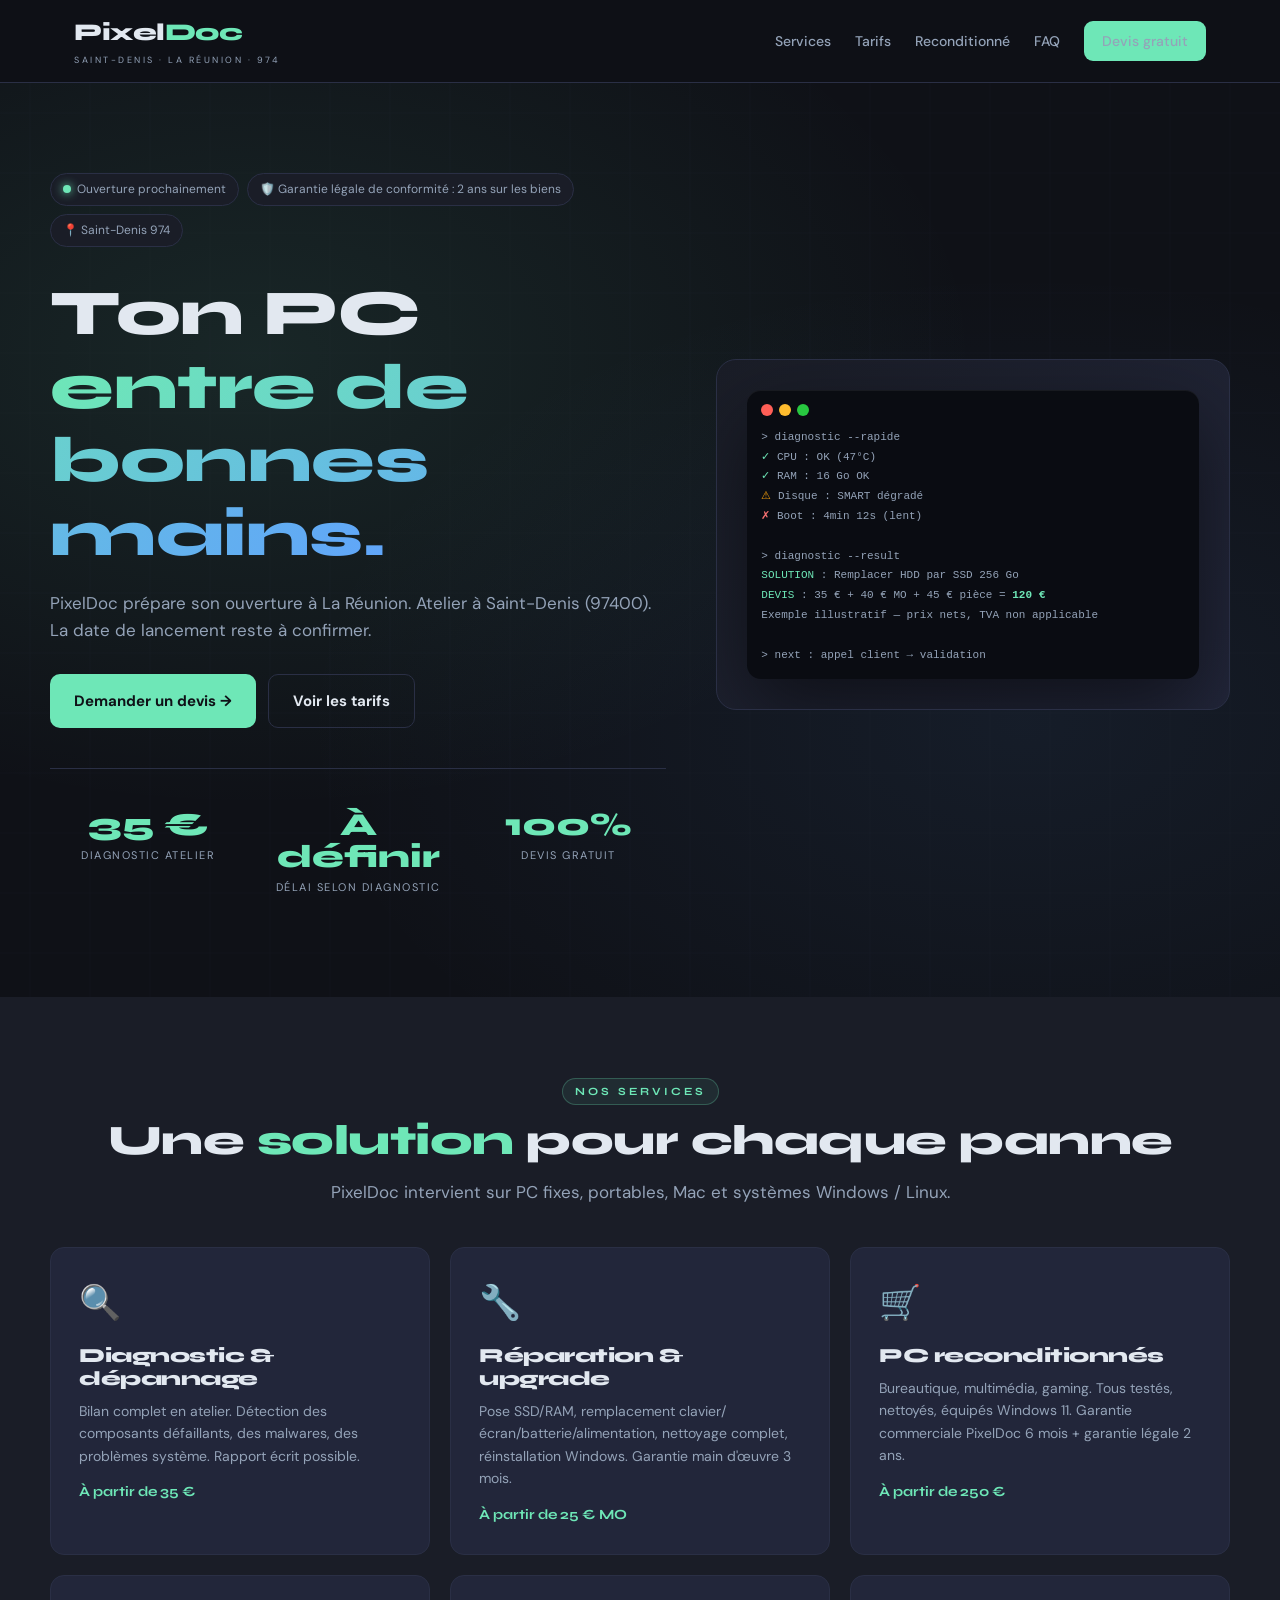
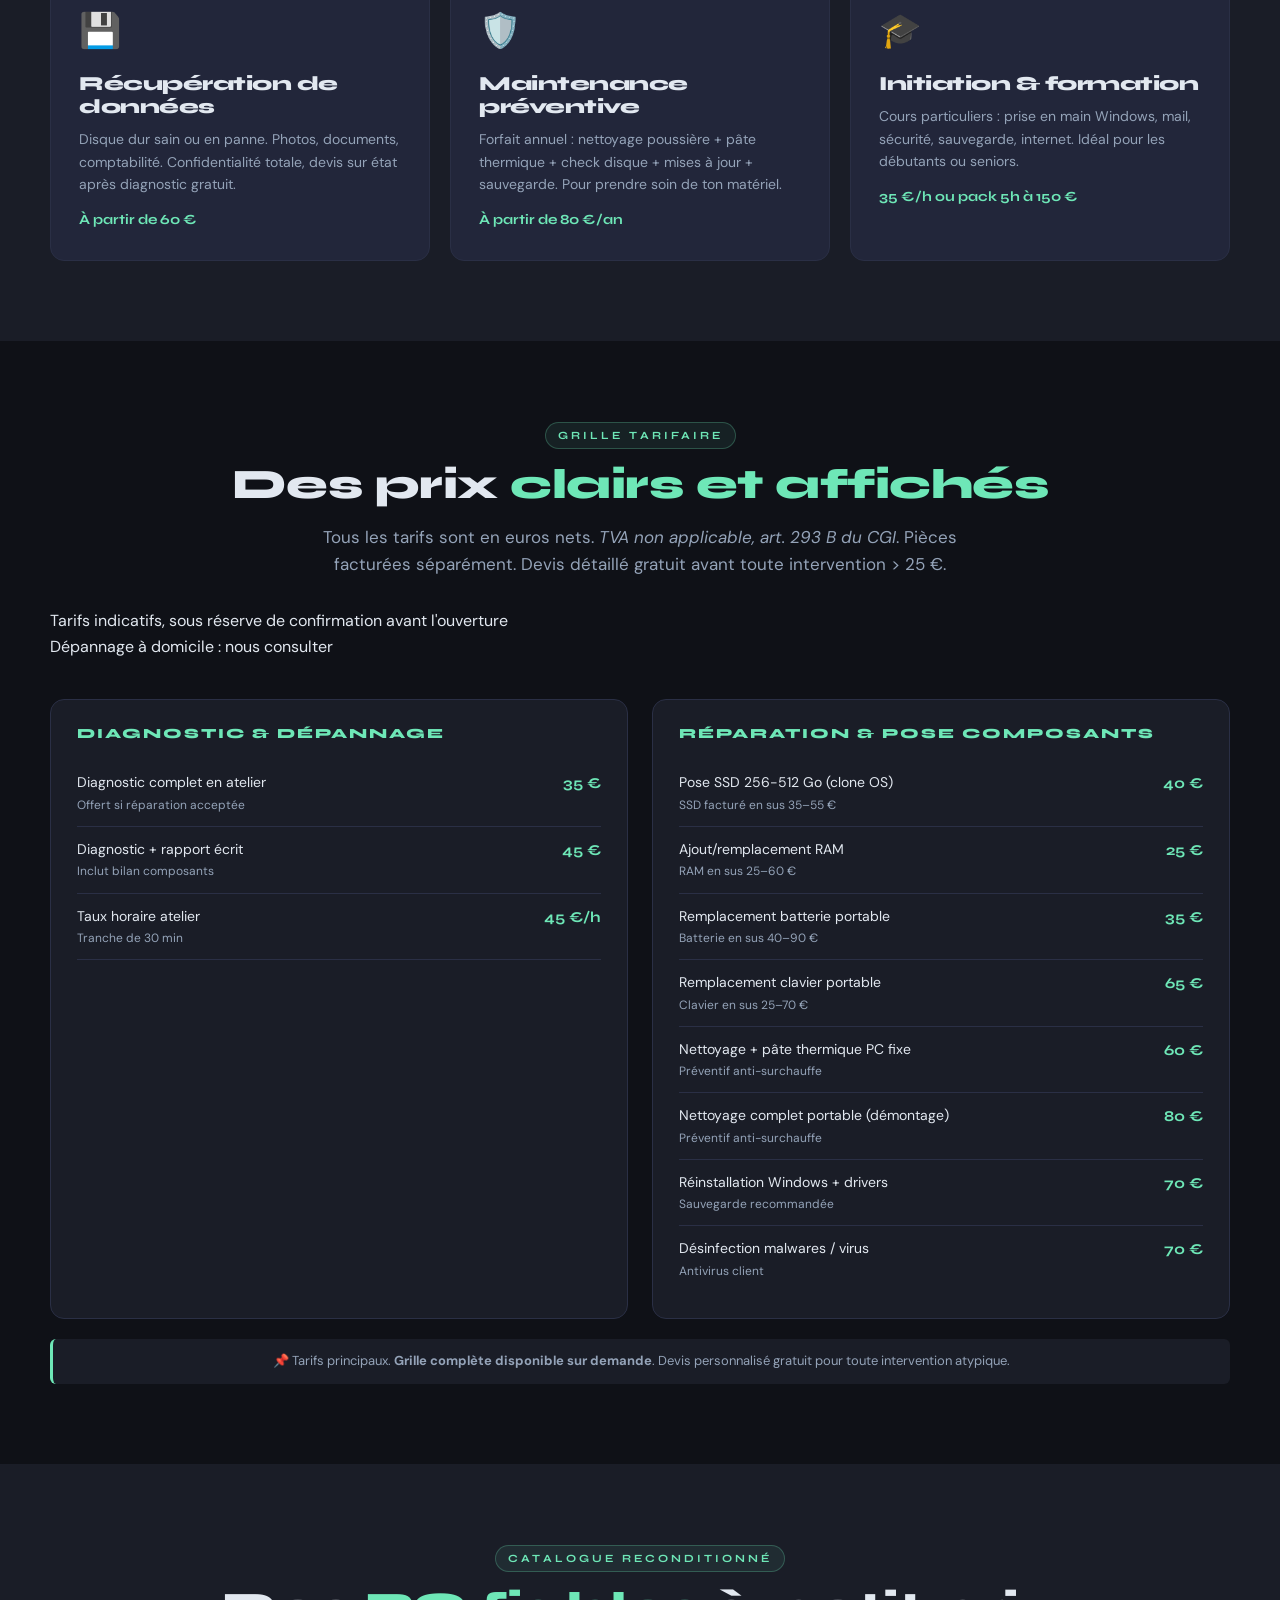
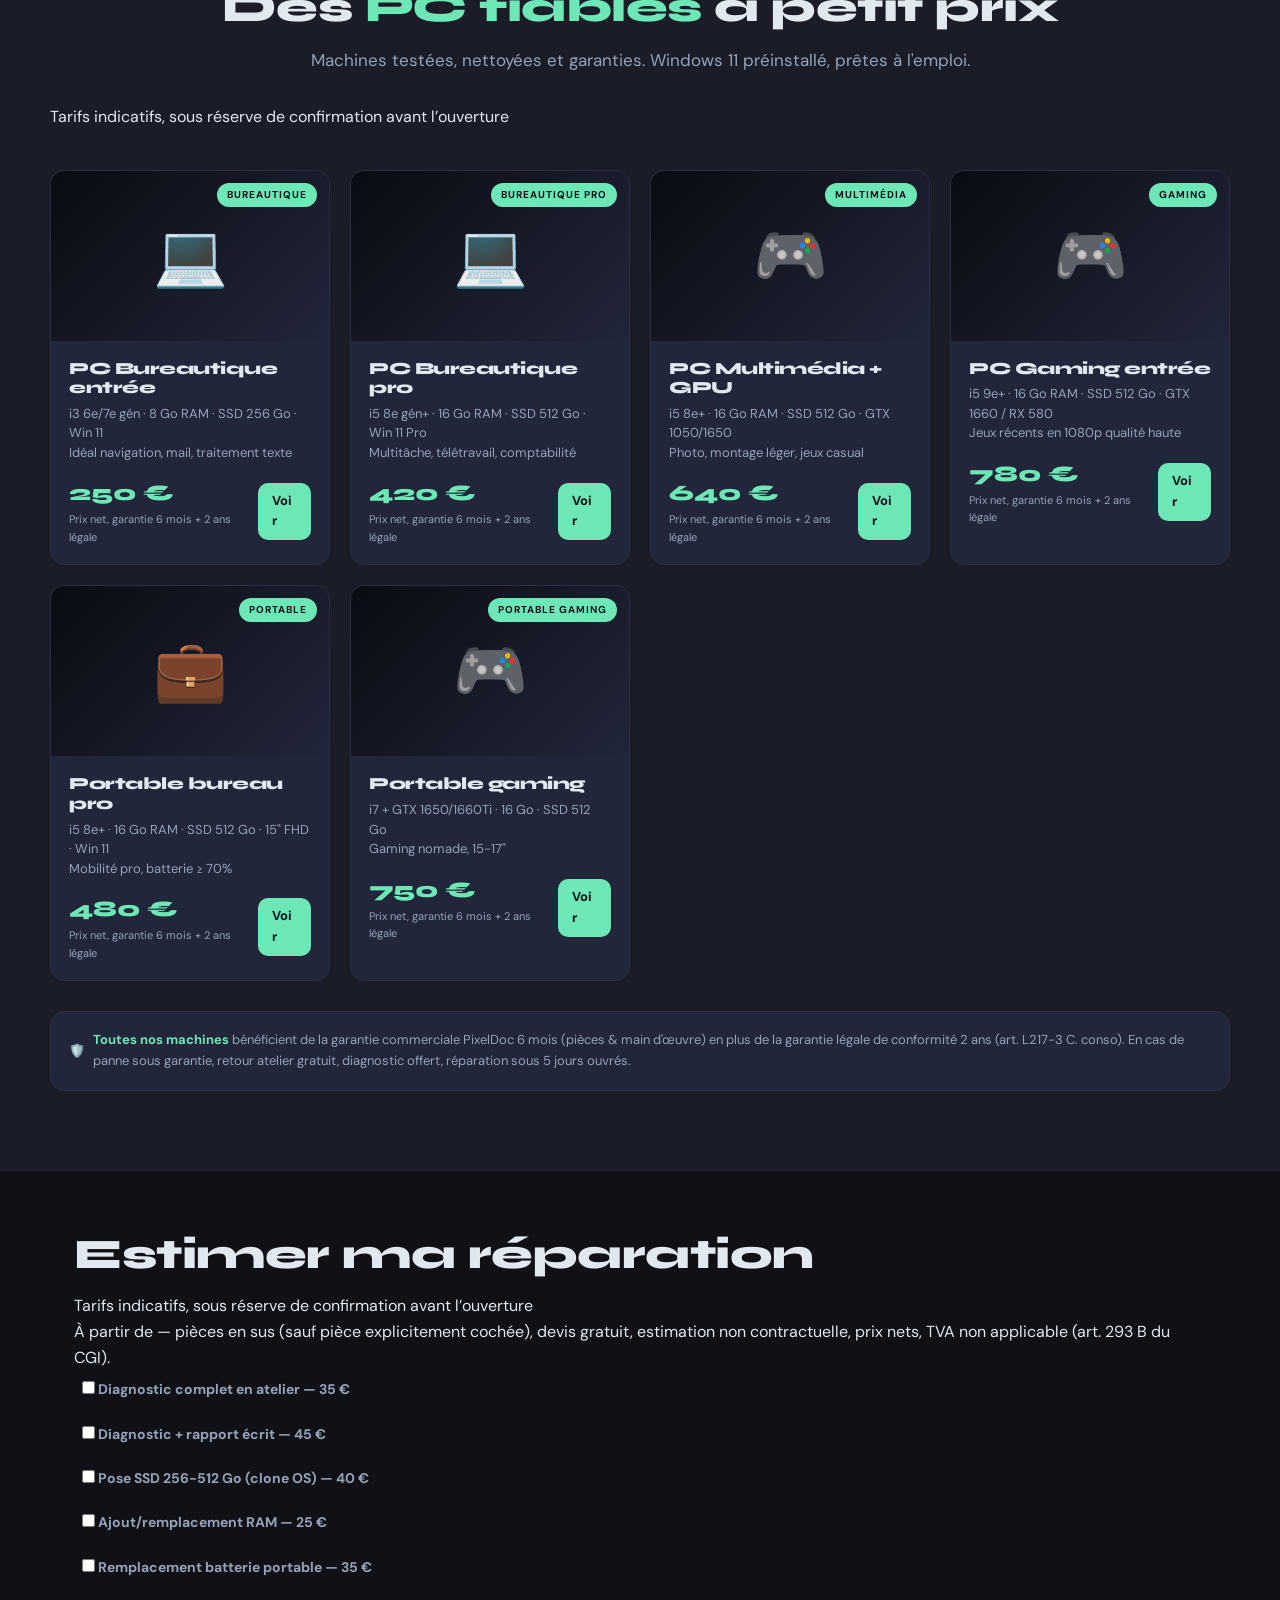
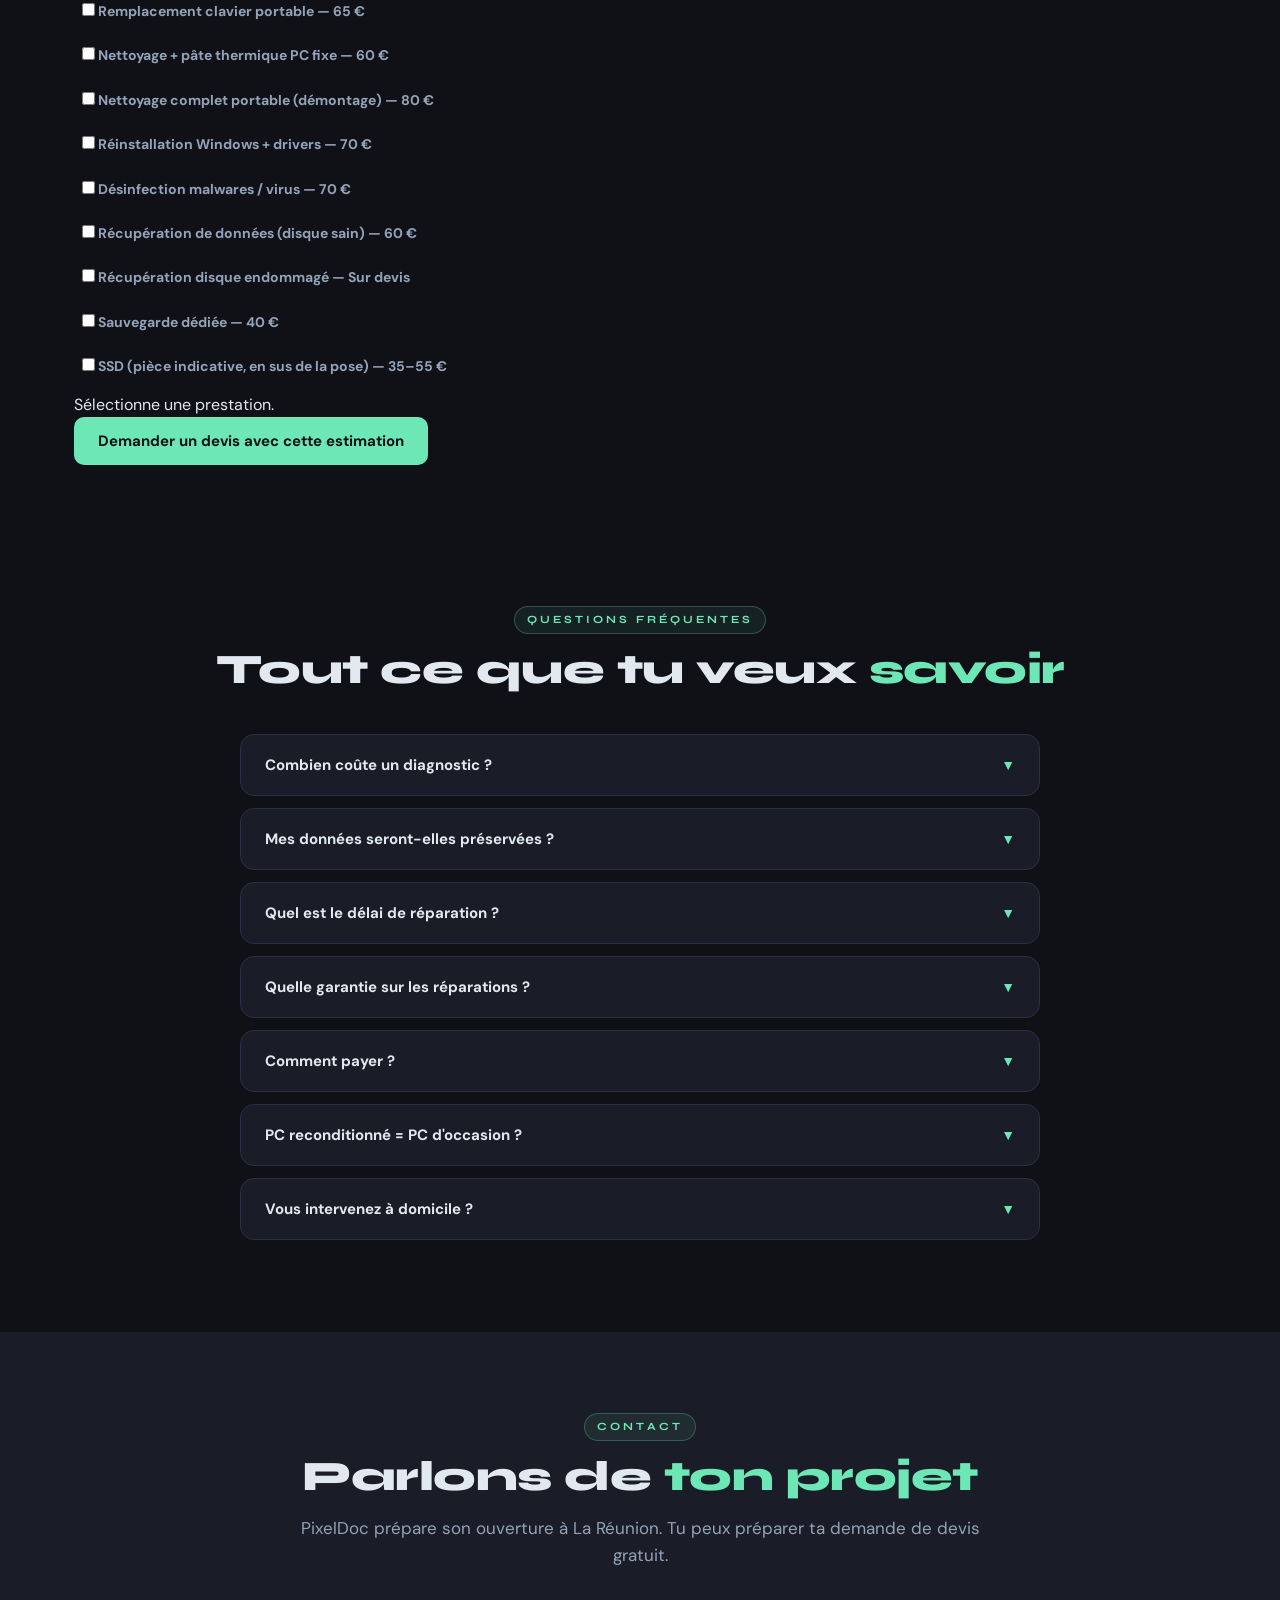
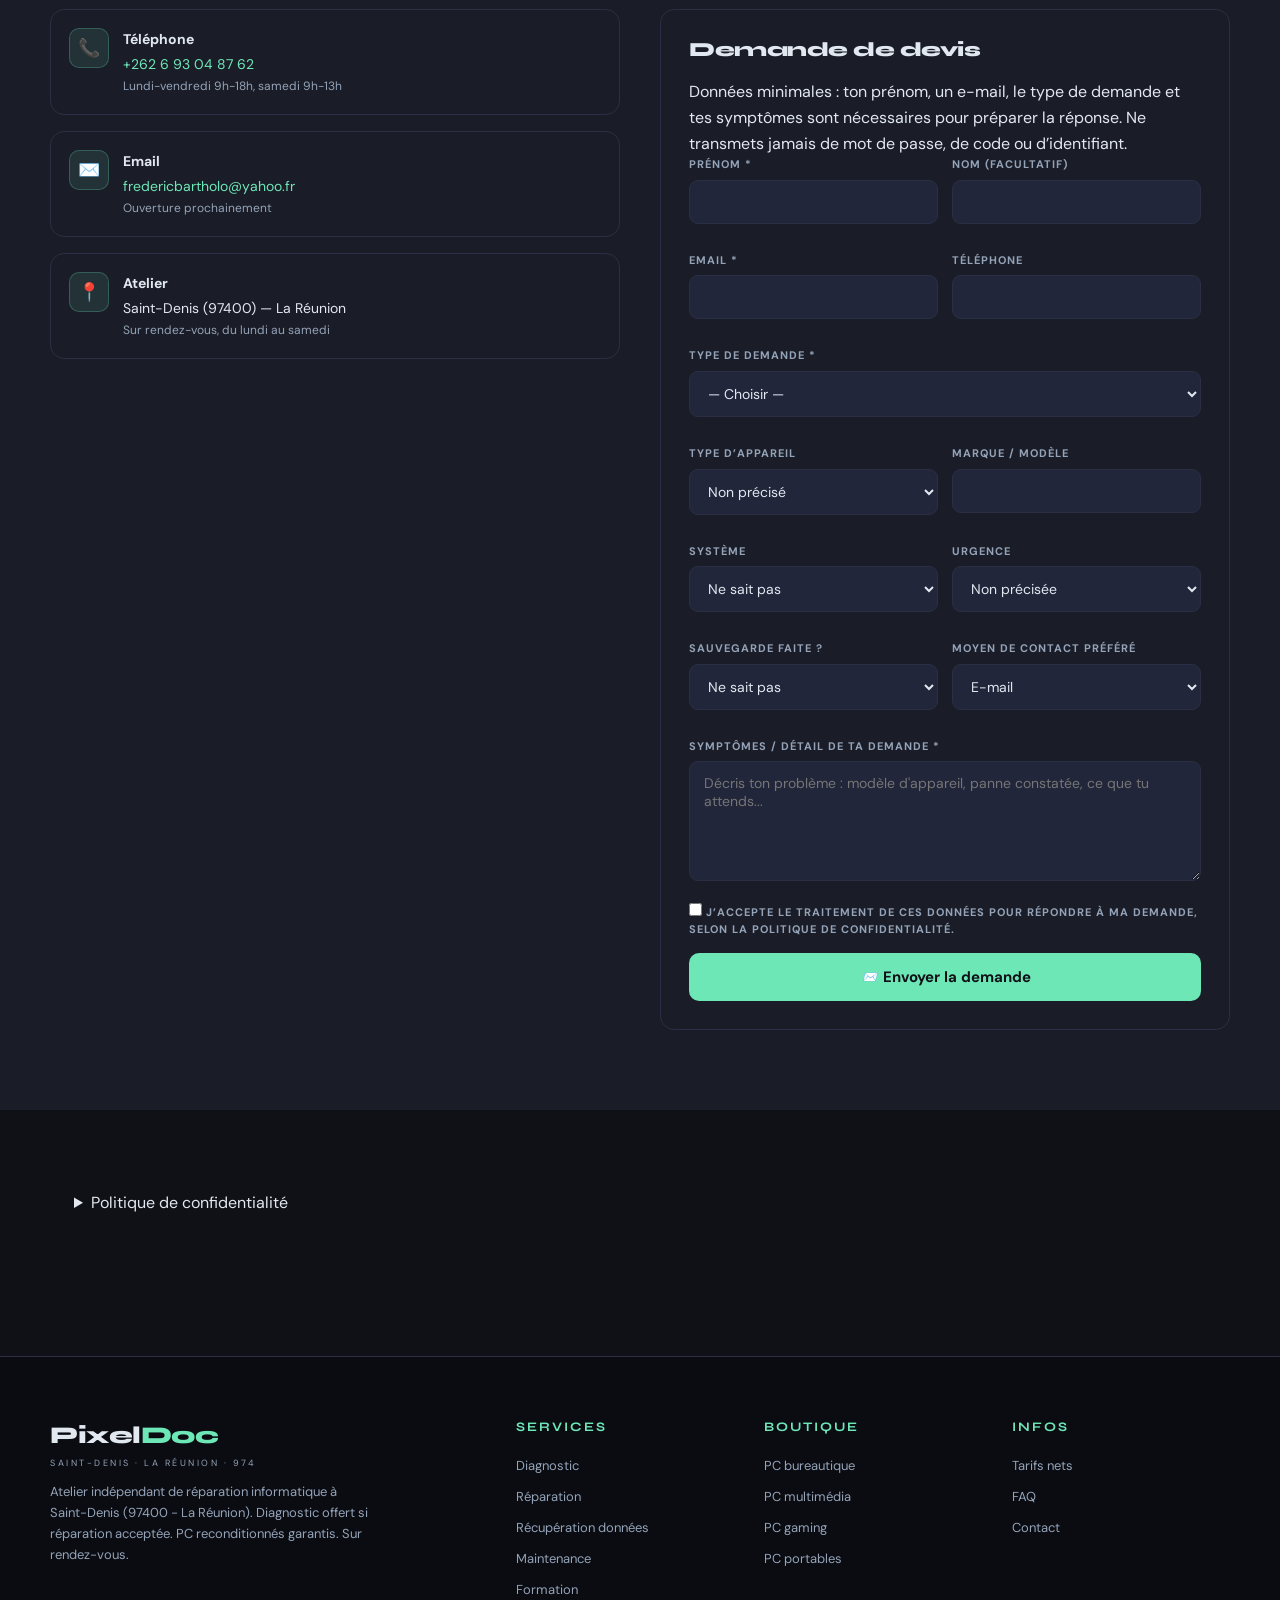
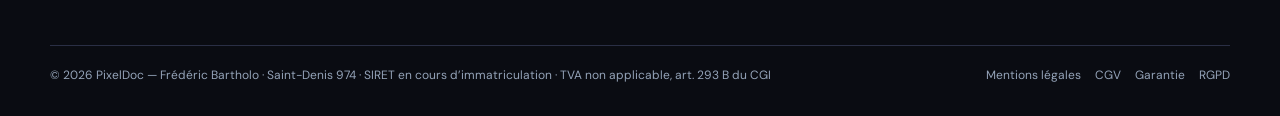
==== commit 6a72097b: "Synchronisation avec la candidate pre-ouverture publiee le 17/11/2026 (deploiement Netlify 6afbda95)" ====
--- a/index.html
+++ b/index.html
@@ -1,257 +1,260 @@
-<!DOCTYPE html>
+﻿<!DOCTYPE html>
 <html lang="fr">
 <head>
 <meta charset="UTF-8" />
 <meta name="viewport" content="width=device-width, initial-scale=1.0" />
 <title>PixelDoc — Réparation PC, dépannage informatique & PC reconditionnés (Saint-Denis 974)</title>
-<meta name="description" content="Ouverture prochaine : PixelDoc, projet d'atelier de réparation informatique à Saint-Denis (La Réunion), est en cours de préparation. Réparation PC, dépannage à domicile et PC reconditionnés prévus." />
-<!-- À RETIRER À L'OUVERTURE : site non indexable tant que PixelDoc n'est pas ouvert (voir OUVERTURE.md) -->
-<meta name="robots" content="noindex, nofollow" />
+<meta name="description" content="PixelDoc prépare son ouverture à La Réunion. Atelier à Saint-Denis (97400)." />
+<meta name="robots" content="index, follow" />
+<link rel="canonical" href="https://pixeldoc-974.netlify.app/" />
 <meta name="theme-color" content="#0f1117" />
-<link rel="canonical" href="https://pixeldoc-974.netlify.app/" />
-<link rel="icon" type="image/svg+xml" href="favicon.svg" />
-<link rel="apple-touch-icon" href="apple-touch-icon.png" />
+<link rel="icon" href="data:image/svg+xml,<svg xmlns='http://www.w3.org/2000/svg' viewBox='0 0 32 32'><rect width='32' height='32' rx='7' fill='%230f1117'/><text x='16' y='22' font-family='sans-serif' font-weight='800' font-size='18' fill='%236ee7b7' text-anchor='middle'>P</text></svg>">
 <meta property="og:type" content="website" />
-<meta property="og:title" content="PixelDoc — Réparation PC & reconditionné · Saint-Denis 974" />
-<meta property="og:description" content="Ouverture prochaine — PixelDoc est en cours de préparation à Saint-Denis (La Réunion)." />
-<meta property="og:image" content="https://pixeldoc-974.netlify.app/og-image.jpg" />
-<meta property="og:image:width" content="1024" />
-<meta property="og:image:height" content="559" />
-<meta property="og:image:alt" content="PixelDoc — réparation et maintenance informatique et smartphone, à votre service à La Réunion" />
+<meta property="og:site_name" content="PixelDoc" />
 <meta property="og:locale" content="fr_FR" />
 <meta property="og:url" content="https://pixeldoc-974.netlify.app/" />
-<meta property="og:site_name" content="PixelDoc" />
-<meta name="twitter:card" content="summary_large_image" />
+<meta property="og:title" content="PixelDoc — Réparation PC & reconditionné · Saint-Denis 974" />
+<meta property="og:description" content="PixelDoc prépare son ouverture à La Réunion. Atelier à Saint-Denis (97400)." />
+<meta name="twitter:card" content="summary" />
+<meta name="twitter:title" content="PixelDoc — Réparation PC & reconditionné · Saint-Denis 974" />
+<meta name="twitter:description" content="PixelDoc prépare son ouverture à La Réunion. Atelier à Saint-Denis (97400)." />
 <link rel="preconnect" href="https://fonts.googleapis.com">
 <link rel="preconnect" href="https://fonts.gstatic.com" crossorigin>
-<link rel="stylesheet" href="https://fonts.googleapis.com/css2?family=Syne:wght@600;700;800&family=DM+Sans:ital,wght@0,400;0,500;0,700&display=swap" media="print" onload="this.media='all'">
-<noscript><link rel="stylesheet" href="https://fonts.googleapis.com/css2?family=Syne:wght@600;700;800&family=DM+Sans:ital,wght@0,400;0,500;0,700&display=swap"></noscript>
-<link rel="stylesheet" href="style.css">
+<link href="https://fonts.googleapis.com/css2?family=Syne:wght@600;700;800&family=DM+Sans:ital,wght@0,300;0,400;0,500;0,700;1,400&display=swap" rel="stylesheet">
+<style>
+  :root{
+    --bg:#0f1117; --surface:#1a1d27; --surface2:#22263a; --border:#2a2f45;
+    --accent:#6ee7b7; --accent2:#f59e0b; --accent3:#f87171;
+    --accent4:#60a5fa; --accent5:#a78bfa;
+    --text:#e2e8f0; --dim:#94a3b8; --dim2:#64748b;
+    --display:'Syne',sans-serif; --body:'DM Sans',sans-serif;
+    --radius:14px; --radius-sm:8px; --radius-lg:20px;
+    --max:1180px;
+  }
+  *{margin:0;padding:0;box-sizing:border-box;}
+  html{scroll-behavior:smooth;}
+  body{background:var(--bg);font-family:var(--body);color:var(--text);line-height:1.6;overflow-x:hidden;}
+  a{color:inherit;text-decoration:none;}
+  img{max-width:100%;display:block;}
+  header{position:sticky;top:0;z-index:50;background:rgba(15,17,23,0.92);backdrop-filter:blur(16px);border-bottom:1px solid var(--border);}
+  .nav-wrap{max-width:var(--max);margin:0 auto;display:flex;align-items:center;justify-content:space-between;padding:14px 24px;}
+  .brand{font-family:var(--display);font-size:24px;font-weight:800;letter-spacing:-0.5px;}
+  .brand span{color:var(--accent);}
+  .brand small{display:block;font-size:9px;font-weight:400;color:var(--dim);letter-spacing:2.5px;text-transform:uppercase;margin-top:1px;font-family:var(--body);}
+  .nav-links{display:flex;gap:24px;align-items:center;}
+  .nav-links a{font-size:14px;color:var(--dim);transition:color .2s;font-weight:500;}
+  .nav-links a:hover{color:var(--accent);}
+  .nav-cta{background:var(--accent);color:var(--bg);padding:9px 18px;border-radius:9px;font-weight:700;font-size:13px;}
+  .nav-cta:hover{background:#34d399;color:var(--bg)!important;transform:translateY(-1px);box-shadow:0 6px 18px rgba(110,231,183,0.25);}
+  .burger{display:none;background:none;border:none;color:var(--text);font-size:24px;cursor:pointer;}
+  @media(max-width:780px){
+    .nav-links{display:none;position:absolute;top:100%;left:0;right:0;background:var(--surface);flex-direction:column;padding:18px;gap:14px;border-bottom:1px solid var(--border);}
+    .nav-links.open{display:flex;}
+    .burger{display:block;}
+  }
+  section{padding:80px 24px;}
+  .container{max-width:var(--max);margin:0 auto;}
+  .eyebrow{display:inline-block;font-family:var(--display);font-size:11px;font-weight:700;color:var(--accent);text-transform:uppercase;letter-spacing:3px;margin-bottom:12px;padding:4px 12px;background:rgba(110,231,183,0.08);border:1px solid rgba(110,231,183,0.25);border-radius:20px;}
+  h1,h2,h3{font-family:var(--display);font-weight:800;line-height:1.15;letter-spacing:-0.5px;}
+  h1{font-size:clamp(36px,6vw,64px);margin-bottom:18px;}
+  h1 span{background:linear-gradient(120deg,var(--accent) 0%, var(--accent4) 100%);-webkit-background-clip:text;-webkit-text-fill-color:transparent;background-clip:text;}
+  h2{font-size:clamp(28px,4vw,42px);margin-bottom:14px;}
+  h2 span{color:var(--accent);}
+  h3{font-size:20px;margin-bottom:8px;}
+  .subtitle{font-size:17px;color:var(--dim);max-width:680px;margin-bottom:30px;}
+  .center{text-align:center;}
+  .center .subtitle{margin-left:auto;margin-right:auto;}
+  .hero{padding:90px 24px 100px;position:relative;overflow:hidden;background:radial-gradient(ellipse at 20% 30%,rgba(110,231,183,0.10) 0%,transparent 50%),radial-gradient(ellipse at 80% 70%,rgba(96,165,250,0.08) 0%,transparent 50%);}
+  .hero::after{content:'';position:absolute;inset:0;background:url("data:image/svg+xml,%3Csvg xmlns='http://www.w3.org/2000/svg' width='60' height='60'%3E%3Cpath d='M30 0v60M0 30h60' stroke='%232a2f45' stroke-width='0.5' stroke-opacity='0.4'/%3E%3C/svg%3E");pointer-events:none;opacity:0.4;}
+  .hero-grid{display:grid;grid-template-columns:1.2fr 1fr;gap:50px;align-items:center;position:relative;z-index:1;}
+  @media(max-width:880px){.hero-grid{grid-template-columns:1fr;}}
+  .hero-badges{display:flex;gap:8px;margin-bottom:30px;flex-wrap:wrap;}
+  .hero-badge{display:inline-flex;align-items:center;gap:6px;background:var(--surface);border:1px solid var(--border);padding:6px 12px;border-radius:20px;font-size:12px;color:var(--dim);}
+  .hero-badge .dot{width:8px;height:8px;border-radius:50%;background:var(--accent);box-shadow:0 0 10px var(--accent);}
+  .hero-cta{display:flex;gap:12px;flex-wrap:wrap;margin-top:8px;}
+  .btn{display:inline-flex;align-items:center;gap:8px;padding:14px 24px;border-radius:10px;font-size:15px;font-weight:700;cursor:pointer;border:none;transition:all .2s;font-family:var(--body);text-decoration:none;}
+  .btn-primary{background:var(--accent);color:var(--bg);}
+  .btn-primary:hover{background:#34d399;transform:translateY(-2px);box-shadow:0 12px 30px rgba(110,231,183,0.35);}
+  .btn-ghost{background:transparent;color:var(--text);border:1px solid var(--border);}
+  .btn-ghost:hover{border-color:var(--accent);color:var(--accent);}
+  .hero-visual{background:linear-gradient(135deg,var(--surface) 0%,var(--surface2) 100%);border:1px solid var(--border);border-radius:var(--radius-lg);padding:30px;position:relative;overflow:hidden;}
+  .hero-mac{background:#0a0c12;border-radius:14px;padding:14px;box-shadow:0 30px 80px rgba(0,0,0,0.5),inset 0 1px 0 rgba(255,255,255,0.06);}
+  .mac-bar{display:flex;gap:6px;margin-bottom:12px;}
+  .mac-bar span{width:12px;height:12px;border-radius:50%;background:var(--surface2);}
+  .mac-bar span:nth-child(1){background:#ff5f57;}
+  .mac-bar span:nth-child(2){background:#febc2e;}
+  .mac-bar span:nth-child(3){background:#28c840;}
+  .mac-content{font-family:'SF Mono',Consolas,monospace;font-size:11px;color:var(--dim);line-height:1.8;}
+  .mac-content .ok{color:var(--accent);}
+  .mac-content .warn{color:var(--accent2);}
+  .mac-content .err{color:var(--accent3);}
+  .hero-stats{display:grid;grid-template-columns:repeat(3,1fr);gap:14px;margin-top:40px;padding-top:40px;border-top:1px solid var(--border);}
+  .hero-stat{text-align:center;}
+  .hero-stat .num{font-family:var(--display);font-size:32px;font-weight:800;color:var(--accent);line-height:1;}
+  .hero-stat .lbl{font-size:11px;color:var(--dim);text-transform:uppercase;letter-spacing:1.5px;margin-top:6px;}
+  .services{background:var(--surface);}
+  .grid-3{display:grid;grid-template-columns:repeat(3,1fr);gap:20px;margin-top:40px;}
+  @media(max-width:880px){.grid-3{grid-template-columns:1fr;}}
+  .service-card{background:var(--surface2);border:1px solid var(--border);border-radius:var(--radius);padding:28px;transition:all .25s;position:relative;overflow:hidden;}
+  .service-card:hover{transform:translateY(-4px);border-color:var(--accent);box-shadow:0 20px 40px rgba(0,0,0,0.3);}
+  .service-card .ico{font-size:34px;margin-bottom:14px;}
+  .service-card h3{color:var(--text);margin-bottom:10px;}
+  .service-card p{color:var(--dim);font-size:14px;}
+  .service-card .price{color:var(--accent);font-weight:700;margin-top:14px;font-size:14px;font-family:var(--display);}
+  .tarifs-grid{display:grid;grid-template-columns:repeat(2,1fr);gap:24px;margin-top:40px;}
+  @media(max-width:780px){.tarifs-grid{grid-template-columns:1fr;}}
+  .tarif-block{background:var(--surface);border:1px solid var(--border);border-radius:var(--radius);padding:26px;}
+  .tarif-block h3{color:var(--accent);margin-bottom:18px;font-size:14px;text-transform:uppercase;letter-spacing:2px;}
+  .tarif-row{display:flex;justify-content:space-between;align-items:flex-start;padding:11px 0;border-bottom:1px solid var(--border);font-size:14px;gap:12px;}
+  .tarif-row:last-child{border-bottom:none;}
+  .tarif-row .desc{color:var(--text);flex:1;}
+  .tarif-row .desc small{display:block;color:var(--dim);font-size:12px;margin-top:2px;}
+  .tarif-row .pr{color:var(--accent);font-weight:700;font-family:var(--display);white-space:nowrap;font-size:15px;}
+  .tarif-note{font-size:13px;color:var(--dim);text-align:center;margin-top:20px;padding:12px;background:var(--surface);border-left:3px solid var(--accent);border-radius:6px;}
+  .catalogue{background:var(--surface);}
+  .recon-grid{display:grid;grid-template-columns:repeat(auto-fit,minmax(270px,1fr));gap:20px;margin-top:40px;}
+  .recon-card{background:var(--surface2);border:1px solid var(--border);border-radius:var(--radius);overflow:hidden;transition:all .25s;}
+  .recon-card:hover{transform:translateY(-4px);border-color:var(--accent);}
+  .recon-img{height:170px;background:linear-gradient(135deg,#0a0c12 0%,var(--surface2) 100%);display:flex;align-items:center;justify-content:center;font-size:60px;color:var(--accent);position:relative;}
+  .recon-tag{position:absolute;top:12px;right:12px;background:var(--accent);color:var(--bg);padding:4px 10px;border-radius:20px;font-size:10px;font-weight:700;text-transform:uppercase;letter-spacing:1px;}
+  .recon-body{padding:18px;}
+  .recon-body h3{color:var(--text);margin-bottom:6px;font-size:17px;}
+  .recon-body .specs{color:var(--dim);font-size:13px;margin-bottom:14px;line-height:1.5;}
+  .recon-foot{display:flex;justify-content:space-between;align-items:center;}
+  .recon-price{color:var(--accent);font-family:var(--display);font-size:22px;font-weight:800;}
+  .recon-price small{color:var(--dim);font-size:11px;font-weight:400;font-family:var(--body);display:block;}
+  .recon-warranty{display:flex;align-items:center;gap:8px;margin-top:30px;padding:18px;background:var(--surface2);border:1px solid var(--border);border-radius:var(--radius);font-size:13px;color:var(--dim);}
+  .recon-warranty strong{color:var(--accent);}
+  .faq-item{background:var(--surface);border:1px solid var(--border);border-radius:var(--radius);margin-bottom:12px;overflow:hidden;}
+  .faq-q{width:100%;background:none;border:none;font-family:inherit;color:inherit;text-align:left;padding:20px 24px;cursor:pointer;display:flex;justify-content:space-between;align-items:center;font-weight:700;font-size:15px;transition:color .2s;}
+  .faq-q:focus-visible{outline:2px solid var(--accent);outline-offset:-2px;}
+  .faq-q:hover{color:var(--accent);}
+  .faq-q .arr{font-size:14px;color:var(--accent);transition:transform .25s;}
+  .faq-item.open .faq-q .arr{transform:rotate(180deg);}
+  .faq-a{max-height:0;overflow:hidden;transition:max-height .3s ease;color:var(--dim);font-size:14px;}
+  .faq-item.open .faq-a{max-height:300px;}
+  .faq-a-inner{padding:0 24px 22px;}
+  .reviews{background:var(--surface);}
+  .reviews-grid{display:grid;grid-template-columns:repeat(3,1fr);gap:20px;margin-top:40px;}
+  @media(max-width:880px){.reviews-grid{grid-template-columns:1fr;}}
+  .review-card{background:var(--surface2);border:1px solid var(--border);border-radius:var(--radius);padding:24px;position:relative;}
+  .review-stars{color:var(--accent2);font-size:16px;margin-bottom:12px;}
+  .review-text{font-size:14px;color:var(--text);line-height:1.6;font-style:italic;margin-bottom:18px;}
+  .review-author{display:flex;align-items:center;gap:12px;}
+  .review-avatar{width:38px;height:38px;border-radius:50%;background:linear-gradient(135deg,var(--accent),var(--accent4));display:flex;align-items:center;justify-content:center;font-weight:700;color:var(--bg);font-size:14px;}
+  .review-name{font-weight:700;font-size:13px;}
+  .review-name small{display:block;color:var(--dim);font-weight:400;font-size:11px;}
+  .videos-grid{display:grid;grid-template-columns:repeat(3,1fr);gap:20px;margin-top:40px;}
+  @media(max-width:880px){.videos-grid{grid-template-columns:1fr;}}
+  .video-card{background:var(--surface);border:1px solid var(--border);border-radius:var(--radius);overflow:hidden;}
+  .video-frame{position:relative;width:100%;padding-bottom:56.25%;background:#000;}
+  .video-frame iframe,.video-placeholder{position:absolute;top:0;left:0;width:100%;height:100%;border:none;}
+  .video-placeholder{display:flex;flex-direction:column;align-items:center;justify-content:center;background:linear-gradient(135deg,#0a0c12,var(--surface2));color:var(--dim);font-size:13px;text-align:center;padding:20px;}
+  .video-placeholder .yt-ico{font-size:48px;color:#ff0000;margin-bottom:12px;}
+  .video-info{padding:14px 18px;}
+  .video-title{font-weight:700;font-size:14px;margin-bottom:4px;}
+  .video-meta{font-size:11px;color:var(--dim);}
+  .contact-grid{display:grid;grid-template-columns:1fr 1fr;gap:40px;margin-top:40px;align-items:start;}
+  @media(max-width:880px){.contact-grid{grid-template-columns:1fr;}}
+  .contact-info{display:flex;flex-direction:column;gap:16px;}
+  .info-item{display:flex;gap:14px;align-items:flex-start;background:var(--surface);border:1px solid var(--border);border-radius:var(--radius);padding:18px;}
+  .info-ico{width:40px;height:40px;flex-shrink:0;background:rgba(110,231,183,0.1);border:1px solid rgba(110,231,183,0.25);border-radius:10px;display:flex;align-items:center;justify-content:center;font-size:18px;color:var(--accent);}
+  .info-text{font-size:14px;}
+  .info-text strong{display:block;color:var(--text);margin-bottom:2px;}
+  .info-text a{color:var(--accent);}
+  .info-text small{display:block;color:var(--dim);font-size:12px;margin-top:2px;}
+  .form-card{background:var(--surface);border:1px solid var(--border);border-radius:var(--radius);padding:28px;}
+  .form-grid{display:grid;grid-template-columns:1fr 1fr;gap:14px;}
+  @media(max-width:540px){.form-grid{grid-template-columns:1fr;}}
+  .fg{margin-bottom:14px;}
+  .fg.full{grid-column:1/-1;}
+  label{display:block;font-size:11px;color:var(--dim);text-transform:uppercase;letter-spacing:1px;margin-bottom:6px;font-weight:700;}
+  input,select,textarea{width:100%;padding:12px 14px;border:1px solid var(--border);border-radius:9px;background:var(--surface2);color:var(--text);font-size:14px;font-family:inherit;transition:border-color .2s;}
+  input:focus,select:focus,textarea:focus{outline:none;border-color:var(--accent);}
+  textarea{resize:vertical;min-height:120px;}
+  .form-card button{width:100%;justify-content:center;margin-top:8px;}
+  .form-success,.form-error{display:none;padding:14px;border-radius:9px;margin-top:14px;font-size:14px;}
+  .form-success{background:rgba(110,231,183,0.1);border:1px solid var(--accent);color:var(--accent);}
+  .form-error{background:rgba(248,113,113,0.1);border:1px solid var(--accent3);color:var(--accent3);}
+  footer{background:#0a0c12;border-top:1px solid var(--border);padding:60px 24px 30px;margin-top:60px;}
+  .footer-grid{max-width:var(--max);margin:0 auto;display:grid;grid-template-columns:2fr 1fr 1fr 1fr;gap:30px;}
+  @media(max-width:780px){.footer-grid{grid-template-columns:1fr 1fr;}}
+  @media(max-width:480px){.footer-grid{grid-template-columns:1fr;}}
+  .footer-brand p{color:var(--dim);font-size:13px;margin-top:12px;max-width:320px;}
+  .footer-col h4{font-family:var(--display);font-size:13px;font-weight:700;text-transform:uppercase;letter-spacing:2px;margin-bottom:14px;color:var(--accent);}
+  .footer-col a{display:block;font-size:13px;color:var(--dim);padding:5px 0;transition:color .2s;}
+  .footer-col a:hover{color:var(--accent);}
+  .footer-bottom{max-width:var(--max);margin:40px auto 0;padding-top:20px;border-top:1px solid var(--border);display:flex;justify-content:space-between;align-items:center;flex-wrap:wrap;gap:14px;color:var(--dim);font-size:12px;}
+  .wa-float{position:fixed;bottom:22px;right:22px;z-index:100;width:60px;height:60px;border-radius:50%;background:#25d366;display:flex;align-items:center;justify-content:center;color:#fff;font-size:30px;text-decoration:none;box-shadow:0 8px 24px rgba(37,211,102,0.45),0 0 0 0 rgba(37,211,102,0.5);animation:wa-pulse 2.5s infinite;transition:transform .2s;}
+  .wa-float:hover{transform:scale(1.08);}
+  @keyframes wa-pulse{0%{box-shadow:0 8px 24px rgba(37,211,102,0.45),0 0 0 0 rgba(37,211,102,0.5);}70%{box-shadow:0 8px 24px rgba(37,211,102,0.45),0 0 0 18px rgba(37,211,102,0);}100%{box-shadow:0 8px 24px rgba(37,211,102,0.45),0 0 0 0 rgba(37,211,102,0);}}
+  .wa-tip{position:absolute;right:74px;top:50%;transform:translateY(-50%);background:var(--surface);border:1px solid var(--border);padding:8px 14px;border-radius:8px;color:var(--text);font-size:13px;white-space:nowrap;box-shadow:0 4px 16px rgba(0,0,0,0.3);}
+  @media(max-width:540px){.wa-tip{display:none;}}
+
+  /* ── Modals légaux ── */
+  .legal-ov{position:fixed;inset:0;background:rgba(0,0,0,.78);z-index:300;display:none;align-items:center;justify-content:center;padding:16px;backdrop-filter:blur(8px);}
+  .legal-ov.open{display:flex;}
+  .legal-modal{background:var(--surface);border:1px solid var(--border);border-radius:var(--radius-lg);width:100%;max-width:720px;max-height:88vh;overflow-y:auto;animation:lm-in .25s ease;}
+  @keyframes lm-in{from{opacity:0;transform:translateY(18px)}to{opacity:1;transform:translateY(0)}}
+  .lm-head{padding:20px 26px 16px;border-bottom:1px solid var(--border);display:flex;align-items:center;justify-content:space-between;gap:12px;position:sticky;top:0;background:var(--surface);z-index:1;border-radius:var(--radius-lg) var(--radius-lg) 0 0;}
+  .lm-head h3{font-family:var(--display);font-size:1rem;font-weight:800;color:var(--accent);}
+  .lm-close{background:var(--surface2);border:1px solid var(--border);border-radius:8px;width:36px;height:36px;cursor:pointer;color:var(--dim);font-size:16px;display:flex;align-items:center;justify-content:center;transition:all .15s;flex-shrink:0;}
+  .lm-close:hover{border-color:var(--accent3);color:var(--accent3);}
+  .lm-body{padding:24px 28px;}
+  .lm-body h2{font-family:var(--display);font-size:1.25rem;font-weight:800;color:var(--accent);margin-bottom:18px;}
+  .lm-body h3{font-family:var(--display);font-size:.78rem;font-weight:700;text-transform:uppercase;letter-spacing:1.5px;color:var(--accent4);margin:22px 0 8px;padding-bottom:6px;border-bottom:1px solid var(--border);}
+  .lm-body p{font-size:.875rem;color:var(--dim);line-height:1.75;margin-bottom:10px;}
+  .lm-body ul,.lm-body ol{padding-left:22px;margin-bottom:12px;}
+  .lm-body li{font-size:.875rem;color:var(--dim);line-height:1.65;margin-bottom:5px;}
+  .lm-body strong{color:var(--text);}
+  .lm-body em{font-style:italic;opacity:.8;}
+  .lm-body a{color:var(--accent);text-decoration:none;}
+  .lm-body a:hover{text-decoration:underline;}
+  .lm-info{background:var(--surface2);border:1px solid var(--border);border-radius:10px;padding:14px 18px;margin-bottom:20px;font-size:.875rem;line-height:1.8;}
+  .lm-warn{background:rgba(245,158,11,.07);border-left:3px solid var(--accent2);padding:10px 16px;margin:14px 0;font-size:.82rem;color:var(--accent2);border-radius:0 8px 8px 0;font-style:italic;line-height:1.65;}
+  @media(max-width:540px){.lm-body{padding:16px 18px;}.lm-head{padding:14px 18px;}}
+[hidden]{display:none!important} :focus-visible{outline:3px solid var(--accent);outline-offset:4px} .container>*{min-width:0} input,select,textarea{max-width:100%} input[type=checkbox]{width:auto} #estimation label{font-size:14px;text-transform:none;letter-spacing:0;padding:8px} #estimation{padding-top:60px;padding-bottom:60px} .mac-content{overflow-wrap:anywhere} .hero-grid>*,.contact-grid>*{min-width:0} a{overflow-wrap:anywhere} @media(max-width:540px){.form-card{padding:18px}.hero-stats{flex-wrap:wrap}.hero-badges{flex-wrap:wrap}.mac-content{font-size:11px}.hero-cta{flex-wrap:wrap}} </style>
 
 <!-- ═══ Schema.org — LocalBusiness ═══ -->
-<script type="application/ld+json">
-{
-  "@context": "https://schema.org",
-  "@type": ["LocalBusiness", "ComputerStore"],
-  "@id": "https://pixeldoc-974.netlify.app/#entreprise",
-  "name": "PixelDoc",
-  "description": "Ouverture prochaine : projet d'atelier de réparation informatique à Saint-Denis (La Réunion), en cours de préparation. Services prévus : réparation PC, dépannage à domicile et PC reconditionnés.",
-  "url": "https://pixeldoc-974.netlify.app/",
-  "logo": "https://pixeldoc-974.netlify.app/logo.png",
-  "image": "https://pixeldoc-974.netlify.app/og-image.jpg",
-  "address": {
-    "@type": "PostalAddress",
-    "addressLocality": "Saint-Denis",
-    "postalCode": "97400",
-    "addressRegion": "La Réunion",
-    "addressCountry": "FR"
-  },
-  "geo": {
-    "@type": "GeoCoordinates",
-    "latitude": -20.8823,
-    "longitude": 55.4504
-  },
-  "areaServed": [
-    {"@type": "City", "name": "Saint-Denis"},
-    {"@type": "City", "name": "Sainte-Marie"},
-    {"@type": "City", "name": "Sainte-Suzanne"},
-    {"@type": "City", "name": "La Possession"},
-    {"@type": "City", "name": "Le Port"},
-    {"@type": "City", "name": "Saint-André"}
-  ],
-  "paymentAccepted": "Espèces, virement bancaire, carte bancaire",
-  "currenciesAccepted": "EUR",
-  "priceRange": "€€",
-  "hasOfferCatalog": {
-    "@type": "OfferCatalog",
-    "name": "Services prévus par PixelDoc (tarifs prévisionnels)",
-    "itemListElement": [
-      {
-        "@type": "Offer",
-        "itemOffered": {
-          "@type": "Service",
-          "name": "Diagnostic informatique",
-          "description": "Service prévu à l'ouverture : diagnostic complet en atelier ou à domicile, offert si la réparation est acceptée."
-        },
-        "price": "35",
-        "priceCurrency": "EUR"
-      },
-      {
-        "@type": "Offer",
-        "itemOffered": {
-          "@type": "Service",
-          "name": "Réparation et upgrade PC",
-          "description": "Service prévu à l'ouverture : pose SSD et RAM, remplacement clavier, écran, batterie et alimentation, nettoyage complet, réinstallation Windows."
-        },
-        "price": "25",
-        "priceCurrency": "EUR"
-      },
-      {
-        "@type": "Offer",
-        "itemOffered": {
-          "@type": "Service",
-          "name": "PC reconditionnés",
-          "description": "Service prévu à l'ouverture : PC testés, nettoyés, équipés de Windows 11 sur les machines compatibles, avec garantie commerciale de 6 mois envisagée en plus de la garantie légale de conformité."
-        },
-        "price": "250",
-        "priceCurrency": "EUR"
-      },
-      {
-        "@type": "Offer",
-        "itemOffered": {
-          "@type": "Service",
-          "name": "Récupération de données",
-          "description": "Service prévu à l'ouverture : récupération de données sur disque sain ou en panne."
-        },
-        "price": "60",
-        "priceCurrency": "EUR"
-      },
-      {
-        "@type": "Offer",
-        "itemOffered": {
-          "@type": "Service",
-          "name": "Maintenance préventive",
-          "description": "Service prévu à l'ouverture : forfait annuel de maintenance (nettoyage, pâte thermique, vérification disque, mises à jour, sauvegarde)."
-        },
-        "price": "80",
-        "priceCurrency": "EUR"
-      },
-      {
-        "@type": "Offer",
-        "itemOffered": {
-          "@type": "Service",
-          "name": "Initiation et formation informatique",
-          "description": "Service prévu à l'ouverture : cours particuliers à domicile (prise en main Windows, messagerie, sécurité, sauvegarde, internet)."
-        },
-        "price": "35",
-        "priceCurrency": "EUR"
-      }
-    ]
-  }
-}
-</script>
+
 
 <!-- ═══ Schema.org — FAQPage ═══ -->
-<script type="application/ld+json">
-{
-  "@context": "https://schema.org",
-  "@type": "FAQPage",
-  "mainEntity": [
-    {
-      "@type": "Question",
-      "name": "Combien coûtera un diagnostic informatique ?",
-      "acceptedAnswer": {
-        "@type": "Answer",
-        "text": "Tarifs prévus à l'ouverture : 35 € en atelier (diagnostic prévu offert si la réparation est acceptée) ou 60 € à 100 € à domicile selon la zone (forfait prévu incluant 1h de main d'œuvre)."
-      }
-    },
-    {
-      "@type": "Question",
-      "name": "Mes données seront-elles préservées lors de la réparation ?",
-      "acceptedAnswer": {
-        "@type": "Answer",
-        "text": "Il sera toujours recommandé d'effectuer une sauvegarde avant toute intervention. Pour les pannes lourdes, une prestation de sauvegarde dédiée est prévue (environ 40 €). Pour la récupération sur disque endommagé, un devis serait établi selon l'état du disque."
-      }
-    },
-    {
-      "@type": "Question",
-      "name": "Quel est le délai moyen de réparation ?",
-      "acceptedAnswer": {
-        "@type": "Answer",
-        "text": "Objectif visé à l'ouverture : 48 à 72 heures en moyenne selon la disponibilité des pièces. Pour les pièces spécifiques, le délai d'approvisionnement serait indiqué sur le devis."
-      }
-    },
-    {
-      "@type": "Question",
-      "name": "Quelle est la garantie sur les réparations PixelDoc ?",
-      "acceptedAnswer": {
-        "@type": "Answer",
-        "text": "Garanties envisagées à l'ouverture : main d'œuvre 3 mois sur récidive ; pièces neuves sous garantie constructeur ; PC reconditionnés avec garantie commerciale de 6 mois, en plus de la garantie légale de conformité de 2 ans (art. L217-3 C. conso). Conditions définitives communiquées à l'ouverture."
-      }
-    },
-    {
-      "@type": "Question",
-      "name": "Quels sont les moyens de paiement acceptés ?",
-      "acceptedAnswer": {
-        "@type": "Answer",
-        "text": "Prévu : espèces, virement bancaire et CB (selon dispositif disponible), paiement à la restitution du matériel, acompte de 30 % pour les commandes de pièces supérieures à 100 €. Modalités définitives à l'ouverture."
-      }
-    },
-    {
-      "@type": "Question",
-      "name": "Un PC reconditionné est-il la même chose qu'un PC d'occasion ?",
-      "acceptedAnswer": {
-        "@type": "Answer",
-        "text": "Pas tout à fait. Les PC reconditionnés que PixelDoc prévoit de proposer seraient testés pièce par pièce, nettoyés en profondeur, équipés d'un SSD neuf et mis à jour sous Windows 11 (sur les machines compatibles) avant d'être garantis."
-      }
-    },
-    {
-      "@type": "Question",
-      "name": "PixelDoc intervient-il à domicile ?",
-      "acceptedAnswer": {
-        "@type": "Answer",
-        "text": "Prévu à l'ouverture : interventions sur 3 zones autour de Saint-Denis (La Réunion) : 0 à 15 km (60 €), 15 à 30 km (80 €), au-delà sur devis. Chaque forfait inclurait 1h de main d'œuvre sur place."
-      }
-    },
-    {
-      "@type": "Question",
-      "name": "Faut-il prendre rendez-vous ?",
-      "acceptedAnswer": {
-        "@type": "Answer",
-        "text": "L'atelier de Saint-Denis est prévu sur rendez-vous uniquement. Les modalités de prise de rendez-vous seront communiquées à l'ouverture."
-      }
-    },
-    {
-      "@type": "Question",
-      "name": "Que se passe-t-il si je refuse le devis de réparation ?",
-      "acceptedAnswer": {
-        "@type": "Answer",
-        "text": "Principe prévu : le diagnostic n'est offert que si la réparation est acceptée ; en cas de refus du devis, il resterait dû (35 € en atelier). Aucune réparation ne serait engagée sans accord du client."
-      }
-    }
-  ]
-}
-</script>
+
 </head>
 <body>
-<a class="skip-link" href="#main">Aller au contenu</a>
-<!-- OUVERTURE PROCHAINE : bandeau À RETIRER À L'OUVERTURE (voir OUVERTURE.md) -->
-<div class="soon-banner" role="region" aria-label="Information importante"><p><span class="soon-dot" aria-hidden="true"></span><strong>Ouverture prochaine</strong> — PixelDoc est en cours de préparation.</p></div>
 
 <header>
   <div class="nav-wrap">
-    <a class="brand" href="index.html">Pixel<span>Doc</span><small>Saint-Denis · La Réunion · 974</small></a>
-    <nav class="nav-links" id="navLinks" aria-label="Navigation principale">
+    <div class="brand">Pixel<span>Doc</span><small>Saint-Denis · La Réunion · 974</small></div>
+    <nav class="nav-links" id="navLinks">
       <a href="#services">Services</a>
       <a href="#tarifs">Tarifs</a>
       <a href="#catalogue">Reconditionné</a>
       <a href="#faq">FAQ</a>
-      <a href="contact.html">Contact</a>
-      <a href="#contact" class="nav-cta">Ouverture prochaine</a>
+      <a href="#contact" class="nav-cta">Devis gratuit</a>
     </nav>
-    <button class="burger" aria-label="Ouvrir le menu" aria-controls="navLinks" aria-expanded="false" onclick="document.getElementById('navLinks').classList.toggle('open');this.setAttribute('aria-expanded',document.getElementById('navLinks').classList.contains('open'))">☰</button>
+    <button class="burger" id="burgerBtn" aria-label="Ouvrir le menu" aria-expanded="false" aria-controls="navLinks">☰</button>
   </div>
 </header>
 
-<main id="main">
 <section class="hero">
   <div class="container hero-grid">
     <div>
       <div class="hero-badges">
-        <span class="hero-badge"><span class="dot"></span>Ouverture prochaine</span>
-        <span class="hero-badge">🛡️ Garantie légale 2 ans (prévue)</span>
+        <span class="hero-badge"><span class="dot"></span><span data-statut>Ouverture prochainement</span></span>
+        <span class="hero-badge">🛡️ Garantie légale de conformité : 2 ans sur les biens</span>
         <span class="hero-badge">📍 Saint-Denis 974</span>
       </div>
-      <h1><small style="display:block;font-size:.4em;letter-spacing:2px;text-transform:uppercase;color:var(--accent2);margin-bottom:10px">Ouverture prochaine</small>Ton PC <span>réparé vite,</span> bien et sans surprise.</h1>
-      <p class="subtitle">PixelDoc est en cours de préparation : l'atelier de réparation informatique de Saint-Denis (La Réunion) n'est pas encore ouvert. À l'ouverture, PixelDoc prévoit de proposer le diagnostic offert si tu acceptes la réparation, le dépannage à domicile et en atelier, et des PC reconditionnés avec garantie.</p>
+      <h1>Ton PC <span>entre de bonnes mains.</span></h1>
+      <p class="subtitle">PixelDoc prépare son ouverture à La Réunion. Atelier à Saint-Denis (97400). La date de lancement reste à confirmer. <span data-date-ouverture hidden></span></p>
       <div class="hero-cta">
-        <a href="#services" class="btn btn-primary">Découvrir le projet →</a>
-        <a href="#tarifs" class="btn btn-ghost">Tarifs prévisionnels</a>
+        <a href="#contact" class="btn btn-primary">Demander un devis →</a>
+        <a href="#tarifs" class="btn btn-ghost">Voir les tarifs</a>
       </div>
       <div class="hero-stats">
-        <div class="hero-stat"><div class="num">35€</div><div class="lbl">Diagnostic atelier (prévu)</div></div>
-        <div class="hero-stat"><div class="num">24h</div><div class="lbl">Réponse au devis (objectif)</div></div>
-        <div class="hero-stat"><div class="num">0 €</div><div class="lbl">Devis prévu gratuit</div></div>
+        <div class="hero-stat"><div class="num"><span data-prix="diagnostic">35 €</span></div><div class="lbl">Diagnostic atelier</div></div>
+        <div class="hero-stat"><div class="num">À définir</div><div class="lbl">Délai selon diagnostic</div></div>
+        <div class="hero-stat"><div class="num">100%</div><div class="lbl">Devis gratuit</div></div>
       </div>
     </div>
     <div class="hero-visual">
@@ -266,12 +269,11 @@
 <br>
 > diagnostic --result<br>
 <span class="ok">SOLUTION</span> : Remplacer HDD par SSD 256 Go<br>
-<span class="ok">DEVIS</span> : 35€ + 40€ MO + 45€ pièce = <strong style="color:var(--accent)">120€ TTC</strong><br>
+<span class="ok">DEVIS</span> : <span data-prix="diagnostic">35 €</span> + <span data-prix="ssd">40 €</span> MO + <span data-prix="piece-demo">45 €</span> pièce = <strong style="color:var(--accent)"><span data-prix="total-demo">120 €</span></strong><br>Exemple illustratif — prix nets, TVA non applicable<br>
 <br>
 > next : appel client → validation
         </div>
       </div>
-      <p class="illus">Exemple illustratif du futur fonctionnement : aucun service n'est proposé pour le moment.</p>
     </div>
   </div>
 </section>
@@ -279,17 +281,17 @@
 <section class="services" id="services">
   <div class="container">
     <div class="center">
-      <span class="eyebrow">Services prévus</span>
+      <span class="eyebrow">Nos services</span>
       <h2>Une <span>solution</span> pour chaque panne</h2>
-      <p class="subtitle">À l'ouverture, PixelDoc prévoit d'intervenir sur PC fixes, portables, Mac et systèmes Windows / Linux. Aucun service n'est proposé pour le moment.</p>
+      <p class="subtitle">PixelDoc intervient sur PC fixes, portables, Mac et systèmes Windows / Linux.</p>
     </div>
     <div class="grid-3">
-      <div class="service-card"><div class="ico">🔍</div><h3>Diagnostic & dépannage</h3><p>Bilan complet prévu en atelier ou à domicile : détection des composants défaillants, des malwares, des problèmes système. Rapport écrit envisagé.</p><div class="price">Prévu à partir de 35 €</div></div>
-      <div class="service-card"><div class="ico">🔧</div><h3>Réparation & upgrade</h3><p>Pose SSD/RAM, remplacement clavier/écran/batterie/alimentation, nettoyage complet, réinstallation Windows. Garantie main d'œuvre de 3 mois envisagée.</p><div class="price">Prévu à partir de 25 € MO</div></div>
-      <div class="service-card"><div class="ico">🛒</div><h3>PC reconditionnés</h3><p>Bureautique, multimédia, gaming. Machines qui seraient testées, nettoyées, avec Windows 11 sur les machines compatibles. Garantie commerciale de 6 mois envisagée + garantie légale 2 ans.</p><div class="price">Prévu à partir de 250 €</div></div>
-      <div class="service-card"><div class="ico">💾</div><h3>Récupération de données</h3><p>Disque dur sain ou en panne : photos, documents, comptabilité. Devis prévu selon l'état après diagnostic.</p><div class="price">Prévu à partir de 60 €</div></div>
-      <div class="service-card"><div class="ico">🛡️</div><h3>Maintenance préventive</h3><p>Forfait annuel prévu : nettoyage poussière + pâte thermique + check disque + mises à jour + sauvegarde.</p><div class="price">Prévu à partir de 80 €/an</div></div>
-      <div class="service-card"><div class="ico">🎓</div><h3>Initiation & formation</h3><p>Cours particuliers à domicile prévus : prise en main Windows, mail, sécurité, sauvegarde, internet, pour débutants ou seniors.</p><div class="price">Prévu : 35 €/h ou pack 5h à 150 €</div></div>
+      <div class="service-card"><div class="ico">🔍</div><h3>Diagnostic & dépannage</h3><p>Bilan complet en atelier. Détection des composants défaillants, des malwares, des problèmes système. Rapport écrit possible.</p><div class="price">À partir de <span data-prix="diagnostic">35 €</span></div></div>
+      <div class="service-card"><div class="ico">🔧</div><h3>Réparation & upgrade</h3><p>Pose SSD/RAM, remplacement clavier/écran/batterie/alimentation, nettoyage complet, réinstallation Windows. Garantie main d'œuvre 3 mois.</p><div class="price">À partir de <span data-prix="ram">25 €</span> MO</div></div>
+      <div class="service-card"><div class="ico">🛒</div><h3>PC reconditionnés</h3><p>Bureautique, multimédia, gaming. Tous testés, nettoyés, équipés Windows 11. Garantie commerciale PixelDoc 6 mois + garantie légale 2 ans.</p><div class="price">À partir de <span data-prix="PC-B1">250 €</span></div></div>
+      <div class="service-card"><div class="ico">💾</div><h3>Récupération de données</h3><p>Disque dur sain ou en panne. Photos, documents, comptabilité. Confidentialité totale, devis sur état après diagnostic gratuit.</p><div class="price">À partir de <span data-prix="recuperation">60 €</span></div></div>
+      <div class="service-card"><div class="ico">🛡️</div><h3>Maintenance préventive</h3><p>Forfait annuel : nettoyage poussière + pâte thermique + check disque + mises à jour + sauvegarde. Pour prendre soin de ton matériel.</p><div class="price">À partir de <span data-prix="maintenance">80 €/an</span></div></div>
+      <div class="service-card"><div class="ico">🎓</div><h3>Initiation & formation</h3><p>Cours particuliers : prise en main Windows, mail, sécurité, sauvegarde, internet. Idéal pour les débutants ou seniors.</p><div class="price"><span data-prix="formation">35 €/h</span> ou pack 5h à <span data-prix="pack-formation">150 €</span></div></div>
     </div>
   </div>
 </section>
@@ -297,109 +299,88 @@
 <section id="tarifs">
   <div class="container">
     <div class="center">
-      <span class="eyebrow">Tarifs prévisionnels</span>
-      <h2>Des prix <span>clairs, annoncés à l'avance</span></h2>
-      <p class="subtitle"><strong>Tarifs prévisionnels, non contractuels, susceptibles d'évoluer d'ici l'ouverture.</strong> Prix nets en euros prévus (<em>TVA non applicable, art. 293 B du CGI</em>). Pièces facturées séparément. Un devis détaillé gratuit serait remis avant toute intervention &gt; 25 €.</p>
-    </div>
-    <div class="tarifs-grid">
+      <span class="eyebrow">Grille tarifaire</span>
+      <h2>Des prix <span>clairs et affichés</span></h2>
+      <p class="subtitle">Tous les tarifs sont en euros nets. <em>TVA non applicable, art. 293 B du CGI</em>. Pièces facturées séparément. Devis détaillé gratuit avant toute intervention &gt; <span data-prix="mention-29">25 €</span>.</p>
+    </div>
+    <p data-tarifs-note>Tarifs indicatifs, sous réserve de confirmation avant l'ouverture</p><p data-domicile-inconnu>Dépannage à domicile : nous consulter</p><div class="tarifs-grid">
       <div class="tarif-block">
-        <h3>Diagnostic & dépannage (prévisionnel)</h3>
-        <div class="tarif-row"><div class="desc">Diagnostic complet en atelier<small>Prévu offert si réparation acceptée</small></div><div class="pr">35 €</div></div>
-        <div class="tarif-row"><div class="desc">Diagnostic + rapport écrit<small>Inclut bilan composants</small></div><div class="pr">45 €</div></div>
-        <div class="tarif-row"><div class="desc">Dépannage à domicile zone 1 (0-15 km)<small>Forfait + 1h MO incluse</small></div><div class="pr">60 €</div></div>
-        <div class="tarif-row"><div class="desc">Dépannage à domicile zone 2 (15-30 km)<small>Forfait + 1h MO incluse</small></div><div class="pr">80 €</div></div>
-        <div class="tarif-row"><div class="desc">Taux horaire atelier<small>Tranche de 30 min</small></div><div class="pr">45 €/h</div></div>
-        <div class="tarif-row"><div class="desc">Taux horaire à domicile<small>Tranche de 30 min</small></div><div class="pr">55 €/h</div></div>
+        <h3>Diagnostic & dépannage</h3>
+        <div class="tarif-row"><div class="desc">Diagnostic complet en atelier<small>Offert si réparation acceptée</small></div><div class="pr"><span data-prix="diagnostic">35 €</span></div></div>
+        <div class="tarif-row"><div class="desc">Diagnostic + rapport écrit<small>Inclut bilan composants</small></div><div class="pr"><span data-prix="rapport">45 €</span></div></div>
+        <div class="tarif-row" data-domicile hidden><div class="desc">Dépannage à domicile zone 1 (0-15 km)<small>Forfait + 1h MO incluse</small></div><div class="pr"><span data-prix="domicile-1">60 €</span></div></div>
+        <div class="tarif-row" data-domicile hidden><div class="desc">Dépannage à domicile zone 2 (15-30 km)<small>Forfait + 1h MO incluse</small></div><div class="pr"><span data-prix="domicile-2">80 €</span></div></div>
+        <div class="tarif-row"><div class="desc">Taux horaire atelier<small>Tranche de 30 min</small></div><div class="pr"><span data-prix="horaire">45 €/h</span></div></div>
+        <div class="tarif-row" data-domicile hidden><div class="desc">Taux horaire à domicile<small>Tranche de 30 min</small></div><div class="pr"><span data-prix="horaire-domicile">55 €/h</span></div></div>
       </div>
       <div class="tarif-block">
-        <h3>Réparation & pose composants (prévisionnel)</h3>
-        <div class="tarif-row"><div class="desc">Pose SSD 256-512 Go (clone OS)<small>SSD facturé en sus 35-55 €</small></div><div class="pr">40 €</div></div>
-        <div class="tarif-row"><div class="desc">Ajout/remplacement RAM<small>RAM en sus 25-60 €</small></div><div class="pr">25 €</div></div>
-        <div class="tarif-row"><div class="desc">Remplacement batterie portable<small>Batterie en sus 40-90 €</small></div><div class="pr">35 €</div></div>
-        <div class="tarif-row"><div class="desc">Remplacement clavier portable<small>Clavier en sus 25-70 €</small></div><div class="pr">65 €</div></div>
-        <div class="tarif-row"><div class="desc">Nettoyage + pâte thermique PC fixe<small>Préventif anti-surchauffe</small></div><div class="pr">60 €</div></div>
-        <div class="tarif-row"><div class="desc">Nettoyage complet portable (démontage)<small>Préventif anti-surchauffe</small></div><div class="pr">80 €</div></div>
-        <div class="tarif-row"><div class="desc">Réinstallation Windows + drivers<small>Sauvegarde recommandée</small></div><div class="pr">70 €</div></div>
-        <div class="tarif-row"><div class="desc">Désinfection malwares / virus<small>Antivirus client</small></div><div class="pr">70 €</div></div>
-      </div>
-    </div>
-    <p class="tarif-note">📌 Tarifs principaux prévus. La grille complète sera publiée à l'ouverture.</p>
+        <h3>Réparation & pose composants</h3>
+        <div class="tarif-row"><div class="desc">Pose SSD 256-512 Go (clone OS)<small>SSD facturé en sus <span data-prix="mention-30">35–55 €</span></small></div><div class="pr"><span data-prix="ssd">40 €</span></div></div>
+        <div class="tarif-row"><div class="desc">Ajout/remplacement RAM<small>RAM en sus <span data-prix="mention-31">25–60 €</span></small></div><div class="pr"><span data-prix="ram">25 €</span></div></div>
+        <div class="tarif-row"><div class="desc">Remplacement batterie portable<small>Batterie en sus <span data-prix="mention-32">40–90 €</span></small></div><div class="pr"><span data-prix="batterie">35 €</span></div></div>
+        <div class="tarif-row"><div class="desc">Remplacement clavier portable<small>Clavier en sus <span data-prix="mention-33">25–70 €</span></small></div><div class="pr"><span data-prix="clavier">65 €</span></div></div>
+        <div class="tarif-row"><div class="desc">Nettoyage + pâte thermique PC fixe<small>Préventif anti-surchauffe</small></div><div class="pr"><span data-prix="nettoyage">60 €</span></div></div>
+        <div class="tarif-row"><div class="desc">Nettoyage complet portable (démontage)<small>Préventif anti-surchauffe</small></div><div class="pr"><span data-prix="portable">80 €</span></div></div>
+        <div class="tarif-row"><div class="desc">Réinstallation Windows + drivers<small>Sauvegarde recommandée</small></div><div class="pr"><span data-prix="windows">70 €</span></div></div>
+        <div class="tarif-row"><div class="desc">Désinfection malwares / virus<small>Antivirus client</small></div><div class="pr"><span data-prix="malwares">70 €</span></div></div>
+      </div>
+    </div>
+    <p class="tarif-note">📌 Tarifs principaux. <strong>Grille complète disponible sur demande</strong>. Devis personnalisé gratuit pour toute intervention atypique.</p>
   </div>
 </section>
 
 <section class="catalogue" id="catalogue">
   <div class="container">
     <div class="center">
-      <span class="eyebrow">Futur catalogue reconditionné</span>
+      <span class="eyebrow">Catalogue reconditionné</span>
       <h2>Des <span>PC fiables</span> à petit prix</h2>
-      <p class="subtitle"><strong>Aucune machine n'est en vente pour le moment.</strong> À l'ouverture, PixelDoc prévoit de proposer des machines testées, nettoyées et garanties, avec Windows 11 préinstallé sur les machines compatibles (processeur de 8e génération ou plus). Modèles et prix ci-dessous : indicatifs.</p>
-    </div>
-    <div class="recon-grid">
-      <div class="recon-card"><div class="recon-img">💻<span class="recon-tag">Bureautique</span></div><div class="recon-body"><h3>PC Bureautique entrée</h3><div class="specs">i3 6e/7e gén · 8 Go RAM · SSD 256 Go · Windows adapté à la machine<br>Idéal navigation, mail, traitement texte</div><div class="recon-foot"><div class="recon-price">250 €<small>Prix indicatif prévu · garantie 6 mois envisagée + 2 ans légale</small></div><span class="recon-soon">Bientôt</span></div></div></div>
-      <div class="recon-card"><div class="recon-img">💻<span class="recon-tag">Bureautique pro</span></div><div class="recon-body"><h3>PC Bureautique pro</h3><div class="specs">i5 8e gén+ · 16 Go RAM · SSD 512 Go · Win 11 Pro<br>Multitâche, télétravail, comptabilité</div><div class="recon-foot"><div class="recon-price">420 €<small>Prix indicatif prévu · garantie 6 mois envisagée + 2 ans légale</small></div><span class="recon-soon">Bientôt</span></div></div></div>
-      <div class="recon-card"><div class="recon-img">🎮<span class="recon-tag">Multimédia</span></div><div class="recon-body"><h3>PC Multimédia + GPU</h3><div class="specs">i5 8e+ · 16 Go RAM · SSD 512 Go · GTX 1050/1650<br>Photo, montage léger, jeux casual</div><div class="recon-foot"><div class="recon-price">640 €<small>Prix indicatif prévu · garantie 6 mois envisagée + 2 ans légale</small></div><span class="recon-soon">Bientôt</span></div></div></div>
-      <div class="recon-card"><div class="recon-img">🎮<span class="recon-tag">Gaming</span></div><div class="recon-body"><h3>PC Gaming entrée</h3><div class="specs">i5 9e+ · 16 Go RAM · SSD 512 Go · GTX 1660 / RX 580<br>Jeux récents en 1080p qualité haute</div><div class="recon-foot"><div class="recon-price">780 €<small>Prix indicatif prévu · garantie 6 mois envisagée + 2 ans légale</small></div><span class="recon-soon">Bientôt</span></div></div></div>
-      <div class="recon-card"><div class="recon-img">💼<span class="recon-tag">Portable</span></div><div class="recon-body"><h3>Portable bureau pro</h3><div class="specs">i5 8e+ · 16 Go RAM · SSD 512 Go · 15" FHD · Win 11<br>Mobilité pro, batterie ≥ 70%</div><div class="recon-foot"><div class="recon-price">480 €<small>Prix indicatif prévu · garantie 6 mois envisagée + 2 ans légale</small></div><span class="recon-soon">Bientôt</span></div></div></div>
-      <div class="recon-card"><div class="recon-img">🎮<span class="recon-tag">Portable Gaming</span></div><div class="recon-body"><h3>Portable gaming</h3><div class="specs">i7 + GTX 1650/1660Ti · 16 Go · SSD 512 Go<br>Gaming nomade, 15-17"</div><div class="recon-foot"><div class="recon-price">750 €<small>Prix indicatif prévu · garantie 6 mois envisagée + 2 ans légale</small></div><span class="recon-soon">Bientôt</span></div></div></div>
-    </div>
-    <div class="recon-info">
-      <div>
-        <h3>Tests et préparation (prévus)</h3>
-        <ul>
-          <li>Machine <strong>testée pièce par pièce</strong> avant toute mise en vente</li>
-          <li><strong>Nettoyage en profondeur</strong> (poussière, ventilation)</li>
-          <li><strong>SSD neuf</strong> et système réinstallé proprement</li>
-          <li><strong>Windows 11</strong> sur les machines compatibles</li>
-          <li>Portables : <strong>batterie ≥ 70 %</strong></li>
-        </ul>
-      </div>
-      <div>
-        <h3>Garantie et service (envisagés)</h3>
-        <ul>
-          <li><strong>6 mois</strong> de garantie commerciale prévue, pièces et main d'œuvre</li>
-          <li><strong>2 ans</strong> de garantie légale de conformité en plus (obligation légale)</li>
-          <li>Retour atelier gratuit et diagnostic offert sous garantie : prévus</li>
-          <li>Objectif : prise en charge sous <strong>5 jours ouvrés</strong></li>
-          <li>Conseil honnête : on t'oriente vers la machine adaptée à ton usage</li>
-        </ul>
-      </div>
-    </div>
-    <div class="recon-warranty">🛡️ <span><strong>À l'ouverture</strong>, les machines vendues par PixelDoc bénéficieraient d'une garantie commerciale de 6 mois (pièces & main d'œuvre) en plus de la garantie légale de conformité de 2 ans (art. L217-3 C. conso). En cas de panne sous garantie : retour atelier gratuit, diagnostic offert, réparation visée sous 5 jours ouvrés. Conditions définitives communiquées à l'ouverture.</span></div>
+      <p class="subtitle">Machines testées, nettoyées et garanties. Windows 11 préinstallé, prêtes à l'emploi.</p>
+    </div>
+    <p data-tarifs-note>Tarifs indicatifs, sous réserve de confirmation avant l’ouverture</p><div class="recon-grid">
+      <div class="recon-card"><div class="recon-img">💻<span class="recon-tag">Bureautique</span></div><div class="recon-body"><h3>PC Bureautique entrée</h3><div class="specs">i3 6e/7e gén · 8 Go RAM · SSD 256 Go · Win 11<br>Idéal navigation, mail, traitement texte</div><div class="recon-foot"><div class="recon-price"><span data-prix="PC-B1">250 €</span><small>Prix net, garantie 6 mois + 2 ans légale</small></div><a href="#contact" class="btn btn-primary" style="padding:8px 14px;font-size:13px">Voir</a></div></div></div>
+      <div class="recon-card"><div class="recon-img">💻<span class="recon-tag">Bureautique pro</span></div><div class="recon-body"><h3>PC Bureautique pro</h3><div class="specs">i5 8e gén+ · 16 Go RAM · SSD 512 Go · Win 11 Pro<br>Multitâche, télétravail, comptabilité</div><div class="recon-foot"><div class="recon-price"><span data-prix="PC-B3">420 €</span><small>Prix net, garantie 6 mois + 2 ans légale</small></div><a href="#contact" class="btn btn-primary" style="padding:8px 14px;font-size:13px">Voir</a></div></div></div>
+      <div class="recon-card"><div class="recon-img">🎮<span class="recon-tag">Multimédia</span></div><div class="recon-body"><h3>PC Multimédia + GPU</h3><div class="specs">i5 8e+ · 16 Go RAM · SSD 512 Go · GTX 1050/1650<br>Photo, montage léger, jeux casual</div><div class="recon-foot"><div class="recon-price"><span data-prix="PC-M2">640 €</span><small>Prix net, garantie 6 mois + 2 ans légale</small></div><a href="#contact" class="btn btn-primary" style="padding:8px 14px;font-size:13px">Voir</a></div></div></div>
+      <div class="recon-card"><div class="recon-img">🎮<span class="recon-tag">Gaming</span></div><div class="recon-body"><h3>PC Gaming entrée</h3><div class="specs">i5 9e+ · 16 Go RAM · SSD 512 Go · GTX 1660 / RX 580<br>Jeux récents en 1080p qualité haute</div><div class="recon-foot"><div class="recon-price"><span data-prix="PC-G1">780 €</span><small>Prix net, garantie 6 mois + 2 ans légale</small></div><a href="#contact" class="btn btn-primary" style="padding:8px 14px;font-size:13px">Voir</a></div></div></div>
+      <div class="recon-card"><div class="recon-img">💼<span class="recon-tag">Portable</span></div><div class="recon-body"><h3>Portable bureau pro</h3><div class="specs">i5 8e+ · 16 Go RAM · SSD 512 Go · 15" FHD · Win 11<br>Mobilité pro, batterie ≥ 70%</div><div class="recon-foot"><div class="recon-price"><span data-prix="PT-B2">480 €</span><small>Prix net, garantie 6 mois + 2 ans légale</small></div><a href="#contact" class="btn btn-primary" style="padding:8px 14px;font-size:13px">Voir</a></div></div></div>
+      <div class="recon-card"><div class="recon-img">🎮<span class="recon-tag">Portable Gaming</span></div><div class="recon-body"><h3>Portable gaming</h3><div class="specs">i7 + GTX 1650/1660Ti · 16 Go · SSD 512 Go<br>Gaming nomade, 15-17"</div><div class="recon-foot"><div class="recon-price"><span data-prix="PT-G1">750 €</span><small>Prix net, garantie 6 mois + 2 ans légale</small></div><a href="#contact" class="btn btn-primary" style="padding:8px 14px;font-size:13px">Voir</a></div></div></div>
+    </div>
+    <div class="recon-warranty">🛡️ <span><strong>Toutes nos machines</strong> bénéficient de la garantie commerciale PixelDoc 6 mois (pièces & main d'œuvre) en plus de la garantie légale de conformité 2 ans (art. L217-3 C. conso). En cas de panne sous garantie, retour atelier gratuit, diagnostic offert, réparation sous 5 jours ouvrés.</span></div>
   </div>
 </section>
 
-<section id="videos">
+<section id="videos" data-youtube hidden>
   <div class="container">
     <div class="center">
-      <span class="eyebrow">Vidéos prévues</span>
+      <span class="eyebrow">Chaîne YouTube PixelDoc</span>
       <h2>Apprends à <span>réparer toi-même</span></h2>
-      <p class="subtitle">Tutos pratiques, démontages, conseils d'achat : des contenus sont prévus pour t'aider à mieux comprendre ton matériel.</p>
+      <p class="subtitle">Tutos pratiques, démontages, conseils d'achat — la chaîne PixelDoc t'aide à mieux comprendre ton matériel.</p>
     </div>
     <div class="videos-grid">
-      <div class="video-card"><div class="video-frame"><div class="video-placeholder"><div class="yt-ico">▶</div>Vidéo prévue<br><small>Pas encore disponible</small></div></div><div class="video-info"><div class="video-title">Comment changer un SSD en 5 minutes</div><div class="video-meta">PixelDoc · Tutoriel</div></div></div>
-      <div class="video-card"><div class="video-frame"><div class="video-placeholder"><div class="yt-ico">▶</div>Vidéo prévue<br><small>Pas encore disponible</small></div></div><div class="video-info"><div class="video-title">Nettoyage complet d'un PC portable</div><div class="video-meta">PixelDoc · Tutoriel</div></div></div>
-      <div class="video-card"><div class="video-frame"><div class="video-placeholder"><div class="yt-ico">▶</div>Vidéo prévue<br><small>Pas encore disponible</small></div></div><div class="video-info"><div class="video-title">PC reconditionné : à quoi faire attention ?</div><div class="video-meta">PixelDoc · Conseil d'achat</div></div></div>
-    </div>
-    <p class="tarif-note" style="margin-top:24px">▶ Aucune vidéo n'est encore publiée.</p>
+      <div class="video-card"><div class="video-frame"><div class="video-placeholder"><div class="yt-ico">▶</div>Vidéo à venir<br><small>Abonne-toi pour ne pas la rater</small></div></div><div class="video-info"><div class="video-title">Comment changer un SSD en 5 minutes</div><div class="video-meta">PixelDoc · Tutoriel</div></div></div>
+      <div class="video-card"><div class="video-frame"><div class="video-placeholder"><div class="yt-ico">▶</div>Vidéo à venir<br><small>Abonne-toi pour ne pas la rater</small></div></div><div class="video-info"><div class="video-title">Nettoyage complet d'un PC portable</div><div class="video-meta">PixelDoc · Tutoriel</div></div></div>
+      <div class="video-card"><div class="video-frame"><div class="video-placeholder"><div class="yt-ico">▶</div>Vidéo à venir<br><small>Abonne-toi pour ne pas la rater</small></div></div><div class="video-info"><div class="video-title">PC reconditionné : à quoi faire attention ?</div><div class="video-meta">PixelDoc · Conseil d'achat</div></div></div>
+    </div>
+    <p class="tarif-note" style="margin-top:24px">▶ <strong>Abonne-toi à la chaîne PixelDoc</strong>.</p>
   </div>
 </section>
 
-<section id="faq">
+<!-- Section "Avis clients" retirée temporairement : les avis affichés précédemment étaient des exemples fictifs.
+     À réactiver avec de vrais avis (ex. copiés depuis Google My Business) avant le lancement officiel. -->
+
+<section id="estimation" class="container"><h2>Estimer ma réparation</h2><p data-tarifs-note>Tarifs indicatifs, sous réserve de confirmation avant l’ouverture</p><p>À partir de — pièces en sus (sauf pièce explicitement cochée), devis gratuit, estimation non contractuelle, prix nets, TVA non applicable (art. 293 B du CGI).</p><div id="estimateur-options"></div><p id="estimation-total" role="status" aria-live="polite">Sélectionne une prestation.</p><button class="btn btn-primary" id="estimation-devis" type="button">Demander un devis avec cette estimation</button><noscript><p>L’estimation interactive nécessite JavaScript. Consulte les tarifs et contacte PixelDoc pour un devis.</p></noscript></section><!-- Smartphone : emplacement réservé sans prestation ni prix tant que le contenu n’est pas confirmé. --><section id="smartphone" class="container" data-smartphone hidden><h2>Smartphone</h2><p>Prestations à préciser avant toute proposition.</p></section><section id="faq">
   <div class="container">
     <div class="center">
       <span class="eyebrow">Questions fréquentes</span>
       <h2>Tout ce que tu veux <span>savoir</span></h2>
     </div>
     <div style="max-width:800px;margin:40px auto 0">
-      <div class="faq-item"><button class="faq-q" type="button" id="faq-q1" aria-expanded="false" aria-controls="faq-a1">Combien coûtera un diagnostic ? <span class="arr" aria-hidden="true">▼</span></button><div class="faq-a" id="faq-a1" role="region" aria-labelledby="faq-q1"><div class="faq-a-inner">Tarifs prévus à l'ouverture : 35 € en atelier (offert si tu acceptes la réparation derrière) ou 60 € à 100 € à domicile selon la zone (forfait prévu incluant 1h de main d'œuvre).</div></div></div>
-      <div class="faq-item"><button class="faq-q" type="button" id="faq-q2" aria-expanded="false" aria-controls="faq-a2">Mes données seront-elles préservées ? <span class="arr" aria-hidden="true">▼</span></button><div class="faq-a" id="faq-a2" role="region" aria-labelledby="faq-q2"><div class="faq-a-inner">Il sera toujours recommandé de faire une sauvegarde avant intervention. Pour les pannes lourdes, une prestation de sauvegarde dédiée est prévue (environ 40 €). Pour la récupération sur disque endommagé, un devis serait établi selon l'état.</div></div></div>
-      <div class="faq-item"><button class="faq-q" type="button" id="faq-q3" aria-expanded="false" aria-controls="faq-a3">Quel sera le délai de réparation ? <span class="arr" aria-hidden="true">▼</span></button><div class="faq-a" id="faq-a3" role="region" aria-labelledby="faq-q3"><div class="faq-a-inner">Objectif visé à l'ouverture : 48 à 72h en moyenne, selon la disponibilité des pièces. Pour les commandes spécifiques, le délai d'approvisionnement serait annoncé sur le devis.</div></div></div>
-      <div class="faq-item"><button class="faq-q" type="button" id="faq-q4" aria-expanded="false" aria-controls="faq-a4">Quelle garantie sur les réparations ? (prévue) <span class="arr" aria-hidden="true">▼</span></button><div class="faq-a" id="faq-a4" role="region" aria-labelledby="faq-q4"><div class="faq-a-inner">Garanties envisagées à l'ouverture : main d'œuvre 3 mois sur récidive ; pièces neuves sous garantie constructeur (2 ans en général) ; PC reconditionnés avec garantie commerciale de 6 mois pièces et MO + garantie légale de conformité 2 ans (art. L217-3 C. conso). Conditions définitives communiquées à l'ouverture.</div></div></div>
-      <div class="faq-item"><button class="faq-q" type="button" id="faq-q5" aria-expanded="false" aria-controls="faq-a5">Comment pourra-t-on payer ? <span class="arr" aria-hidden="true">▼</span></button><div class="faq-a" id="faq-a5" role="region" aria-labelledby="faq-q5"><div class="faq-a-inner">Prévu : espèces, virement bancaire, CB (selon dispositif disponible), paiement à la restitution du matériel, acompte de 30 % pour les commandes de pièces &gt; 100 €. Modalités définitives à l'ouverture.</div></div></div>
-      <div class="faq-item"><button class="faq-q" type="button" id="faq-q6" aria-expanded="false" aria-controls="faq-a6">PC reconditionné = PC d'occasion ? <span class="arr" aria-hidden="true">▼</span></button><div class="faq-a" id="faq-a6" role="region" aria-labelledby="faq-q6"><div class="faq-a-inner">Pas tout à fait : les PC reconditionnés que PixelDoc prévoit de proposer seraient testés pièce par pièce, nettoyés en profondeur, équipés d'un SSD neuf, mis à jour Windows 11 et garantis.</div></div></div>
-      <div class="faq-item"><button class="faq-q" type="button" id="faq-q7" aria-expanded="false" aria-controls="faq-a7">Interviendrez-vous à domicile ? <span class="arr" aria-hidden="true">▼</span></button><div class="faq-a" id="faq-a7" role="region" aria-labelledby="faq-q7"><div class="faq-a-inner">C'est prévu, sur 3 zones autour de Saint-Denis : 0-15 km (60 €), 15-30 km (80 €), au-delà sur devis. Le forfait inclurait 1h de main d'œuvre sur place. Tarifs prévisionnels.</div></div></div>
-      <div class="faq-item"><button class="faq-q" type="button" id="faq-q8" aria-expanded="false" aria-controls="faq-a8">Faudra-t-il prendre rendez-vous ? <span class="arr" aria-hidden="true">▼</span></button><div class="faq-a" id="faq-a8" role="region" aria-labelledby="faq-q8"><div class="faq-a-inner">L'atelier est prévu sur rendez-vous uniquement. Les modalités de prise de rendez-vous seront communiquées à l'ouverture.</div></div></div>
-      <div class="faq-item"><button class="faq-q" type="button" id="faq-q9" aria-expanded="false" aria-controls="faq-a9">Et si je refuse le devis de réparation ? (principe prévu) <span class="arr" aria-hidden="true">▼</span></button><div class="faq-a" id="faq-a9" role="region" aria-labelledby="faq-q9"><div class="faq-a-inner">Principe prévu : le diagnostic n'est offert que si tu acceptes la réparation ; sinon il resterait dû (35 € en atelier). Aucune réparation ne serait lancée sans ton accord.</div></div></div>
+      <div class="faq-item"><button class="faq-q" aria-expanded="false" aria-controls="faq-a-1">Combien coûte un diagnostic ? <span class="arr">▼</span></button><div class="faq-a" id="faq-a-1"><div class="faq-a-inner"><span data-prix="diagnostic">35 €</span> en atelier (offert si tu acceptes la réparation derrière) — <span data-domicile-inconnu>Dépannage à domicile : nous consulter</span><span data-domicile hidden><span data-prix="domicile-1">60 €</span> à <span data-prix="faq-domicile-max">100 €</span> selon la zone (à confirmer).</span></div></div></div>
+      <div class="faq-item"><button class="faq-q" aria-expanded="false" aria-controls="faq-a-2">Mes données seront-elles préservées ? <span class="arr">▼</span></button><div class="faq-a" id="faq-a-2"><div class="faq-a-inner">On te recommande TOUJOURS de faire une sauvegarde avant intervention. Pour les pannes lourdes, je propose une prestation de sauvegarde dédiée (<span data-prix="sauvegarde">40 €</span>). Pour la récupération sur disque endommagé, devis selon état.</div></div></div>
+      <div class="faq-item"><button class="faq-q" aria-expanded="false" aria-controls="faq-a-3">Quel est le délai de réparation ? <span class="arr">▼</span></button><div class="faq-a" id="faq-a-3"><div class="faq-a-inner">48 à 72h en moyenne, selon la disponibilité des pièces. Pour les commandes spécifiques, le délai d'approvisionnement t'est annoncé sur le devis.</div></div></div>
+      <div class="faq-item"><button class="faq-q" aria-expanded="false" aria-controls="faq-a-4">Quelle garantie sur les réparations ? <span class="arr">▼</span></button><div class="faq-a" id="faq-a-4"><div class="faq-a-inner">Garantie main d'œuvre PixelDoc : 3 mois sur récidive. Pièces neuves : garantie constructeur (2 ans en général). Sur les PC reconditionnés : garantie commerciale 6 mois pièces et MO + garantie légale de conformité 2 ans (art. L217-3 C. conso).</div></div></div>
+      <div class="faq-item"><button class="faq-q" aria-expanded="false" aria-controls="faq-a-5">Comment payer ? <span class="arr">▼</span></button><div class="faq-a" id="faq-a-5"><div class="faq-a-inner">Espèces, virement bancaire, CB (selon dispositif disponible). Paiement à la restitution du matériel. Acompte 30 % demandé pour les commandes de pièces &gt; <span data-prix="mention-34">100 €</span>.</div></div></div>
+      <div class="faq-item"><button class="faq-q" aria-expanded="false" aria-controls="faq-a-6">PC reconditionné = PC d'occasion ? <span class="arr">▼</span></button><div class="faq-a" id="faq-a-6"><div class="faq-a-inner">Pas tout à fait : un PC reconditionné est testé pièce par pièce, nettoyé en profondeur, équipé d'un SSD neuf, mis à jour Windows 11 et garanti. C'est l'alternative durable et économique au PC neuf.</div></div></div>
+      <div class="faq-item"><button class="faq-q" aria-expanded="false" aria-controls="faq-a-7">Vous intervenez à domicile ? <span class="arr">▼</span></button><div class="faq-a" id="faq-a-7"><div class="faq-a-inner"><span data-domicile-inconnu>Dépannage à domicile : nous consulter</span><span data-domicile hidden>Zones autour de Saint-Denis : 0-15 km (<span data-prix="domicile-1">60 €</span>), 15-30 km (<span data-prix="domicile-2">80 €</span>), au-delà sur devis. Forfait avec 1h de main d'œuvre.</span></div></div></div>
     </div>
   </div>
 </section>
@@ -407,34 +388,64 @@
 <section id="contact" class="services">
   <div class="container">
     <div class="center">
-      <span class="eyebrow">Ouverture prochaine</span>
-      <h2>PixelDoc est <span>en préparation</span></h2>
-      <p class="subtitle">L'atelier n'est pas encore ouvert : aucune demande de devis, de rendez-vous ou de commande ne peut être traitée pour le moment.</p>
-    </div>
-    <!-- À RETIRER À L'OUVERTURE : formulaire de devis désactivé (aucune collecte de données). Voir OUVERTURE.md -->
-    <div class="soon-box">
-      <h3>Formulaire de contact indisponible</h3>
-      <p>Pour le moment, ce site ne collecte aucune donnée personnelle. Le formulaire de devis sera réactivé à l'ouverture, une fois les mentions légales et la politique de confidentialité complétées.</p>
+      <span class="eyebrow">Contact</span>
+      <h2>Parlons de <span>ton projet</span></h2>
+      <p class="subtitle">PixelDoc prépare son ouverture à La Réunion. Tu peux préparer ta demande de devis gratuit.</p>
+    </div>
+    <div class="contact-grid">
+      <div class="contact-info">
+        <div class="info-item"><div class="info-ico">📞</div><div class="info-text"><strong>Téléphone</strong><a href="tel:+262693048762">+262 6 93 04 87 62</a><small>Lundi-vendredi 9h-18h, samedi 9h-13h</small></div></div>
+        <div class="info-item" data-whatsapp hidden><a data-wa-link>WhatsApp</a></div>
+        <div class="info-item"><div class="info-ico">✉️</div><div class="info-text"><strong>Email</strong><a href="mailto:fredericbartholo@yahoo.fr">fredericbartholo@yahoo.fr</a><small>Ouverture prochainement</small></div></div>
+        <div class="info-item"><div class="info-ico">📍</div><div class="info-text"><strong>Atelier</strong>Saint-Denis (97400) — La Réunion<small>Sur rendez-vous, du lundi au samedi</small></div></div>
+      </div>
+      <div class="form-card">
+        <h3 style="margin-bottom:18px">Demande de devis</h3>
+        <form name="devis" method="POST" data-netlify="true" netlify-honeypot="bot-field" id="devis-form" action="/">
+          <input type="hidden" name="form-name" value="devis"><input type="hidden" name="suivi" id="suivi"><p id="mode-test" role="status" hidden>MODE TEST — rien n’est envoyé</p><p>Données minimales : ton prénom, un e-mail, le type de demande et tes symptômes sont nécessaires pour préparer la réponse. Ne transmets jamais de mot de passe, de code ou d’identifiant.</p><noscript><p>Sans JavaScript : le numéro de suivi ne peut pas être généré. Pour préparer une demande hors ligne, utilise le téléphone ou l’e-mail ci-contre. Sur le site publié, le formulaire standard Netlify reste disponible.</p></noscript>
+          <p style="display:none"><label>Ne pas remplir : <input name="bot-field"></label></p>
+          <div class="form-grid">
+            <div class="fg"><label for="f-prenom">Prénom *</label><input type="text" id="f-prenom" name="prenom" maxlength="100" required></div>
+            <div class="fg"><label for="f-nom">Nom (facultatif)</label><input type="text" id="f-nom" name="nom" maxlength="100"></div>
+            <div class="fg"><label for="f-email">Email *</label><input type="email" id="f-email" name="email" maxlength="254" required></div>
+            <div class="fg"><label for="f-telephone">Téléphone</label><input type="tel" id="f-telephone" name="telephone" maxlength="30"></div>
+            <div class="fg full"><label for="f-demande">Type de demande *</label>
+              <select id="f-demande" name="demande" required>
+                <option value="">— Choisir —</option>
+                <option>Diagnostic / dépannage</option>
+                <option>Réparation (composant à changer)</option>
+                <option>Achat PC reconditionné</option>
+                <option>Récupération de données</option>
+                <option>Maintenance préventive</option>
+                <option>Initiation / formation</option>
+                <option>Autre</option>
+              </select>
+            </div>
+            <div class="fg"><label for="appareil">Type d’appareil</label><select id="appareil" name="appareil"><option>Non précisé</option><option>PC fixe</option><option>PC portable</option><option>Mac</option><option>Autre</option></select></div><div class="fg"><label for="modele">Marque / modèle</label><input id="modele" name="modele" maxlength="120"></div><div class="fg"><label for="systeme">Système</label><select id="systeme" name="systeme"><option>Ne sait pas</option><option>Windows</option><option>Linux</option><option>macOS</option><option>Autre</option></select></div><div class="fg"><label for="urgence">Urgence</label><select id="urgence" name="urgence"><option>Non précisée</option><option>Peut attendre</option><option>Urgent (délai à convenir)</option></select></div><div class="fg"><label for="sauvegarde">Sauvegarde faite ?</label><select id="sauvegarde" name="sauvegarde"><option>Ne sait pas</option><option>Oui</option><option>Non</option></select></div><div class="fg"><label for="contact-prefere">Moyen de contact préféré</label><select id="contact-prefere" name="contact-prefere"><option>E-mail</option><option>Téléphone</option></select></div><div class="fg full"><label for="f-message">Symptômes / détail de ta demande *</label><textarea id="f-message" name="message" minlength="10" maxlength="2000" placeholder="Décris ton problème : modèle d'appareil, panne constatée, ce que tu attends..." required></textarea></div>
+          </div>
+          <p><label for="consentement"><input type="checkbox" id="consentement" name="consentement" required value="oui"> J’accepte le traitement de ces données pour répondre à ma demande, selon la <a href="#confidentialite">politique de confidentialité</a>.</label></p><button type="submit" class="btn btn-primary">📨 Envoyer la demande</button>
+          <div class="form-success" id="formOk" role="status"></div>
+          <div class="form-error" id="formErr" role="alert"></div>
+        </form>
+      </div>
     </div>
   </div>
 </section>
 
-</main>
-
-<footer>
+<section id="confidentialite" class="container"><details><summary>Politique de confidentialité</summary><h2>Politique de confidentialité</h2><p>Responsable : Frédéric Bartholo, PixelDoc, Saint-Denis (97400) — La Réunion. Contact : <a href="mailto:fredericbartholo@yahoo.fr">fredericbartholo@yahoo.fr</a>.</p><p>Le formulaire recueille prénom, e-mail, symptômes et, si tu les renseignes, nom, téléphone, appareil, modèle, système, urgence, état de sauvegarde, préférence de contact et numéro de suivi. Finalité : répondre à ta demande et préparer un devis. Base : mesures précontractuelles à ta demande ; la case obligatoire confirme ton accord au traitement pour cette réponse, sans prospection commerciale.</p><p>Aucun mot de passe, code, identifiant ni information technique sensible n’est demandé. L’estimateur n’enregistre et n’envoie rien. Aucun cookie n’est utilisé par ce site.</p><p>Les demandes sont traitées par Netlify (hébergement et formulaires). La configuration effective de réception, de suppression et les conditions de transfert hors UE restent à vérifier avant publication. Conservation courte visée : suppression après traitement de la demande sans suite ; durée maximale et procédure à fixer avant ouverture. Aucune durée effective de suppression automatique n’est affirmée ici.</p><p>Tu disposes des droits d’accès, rectification, effacement, opposition, limitation et portabilité selon leurs conditions d’application, ainsi que du retrait du consentement lorsqu’il s’applique. Contacte l’e-mail ci-dessus. Tu peux adresser une réclamation à la CNIL (cnil.fr). Aucune donnée n’est vendue.</p></details></section><footer>
   <div class="footer-grid">
     <div class="footer-brand">
       <div class="brand">Pixel<span>Doc</span><small>Saint-Denis · La Réunion · 974</small></div>
-      <p>Projet d'atelier indépendant de réparation informatique à Saint-Denis (97400 - La Réunion). Ouverture prochaine : PixelDoc est en cours de préparation.</p>
-    </div>
-    <div class="footer-col"><p class="ft">Services</p><a href="#services">Diagnostic</a><a href="#services">Réparation</a><a href="#services">Récupération données</a><a href="#services">Maintenance</a><a href="#services">Formation</a></div>
-    <div class="footer-col"><p class="ft">Boutique</p><a href="#catalogue">PC bureautique</a><a href="#catalogue">PC multimédia</a><a href="#catalogue">PC gaming</a><a href="#catalogue">PC portables</a></div>
-    <div class="footer-col"><p class="ft">Infos</p><a href="#tarifs">Tarifs</a><a href="#faq">FAQ</a><a href="contact.html">Contact</a><a href="https://pixeldoc-atelier.netlify.app/" target="_blank" rel="noopener">🔒 Espace atelier</a></div>
+      <p>Atelier indépendant de réparation informatique à Saint-Denis (97400 - La Réunion). Diagnostic offert si réparation acceptée. PC reconditionnés garantis. Sur rendez-vous.</p>
+    </div>
+    <div class="footer-col"><h4>Services</h4><a href="#services">Diagnostic</a><a href="#services">Réparation</a><a href="#services">Récupération données</a><a href="#services">Maintenance</a><a href="#services">Formation</a></div>
+    <div class="footer-col"><h4>Boutique</h4><a href="#catalogue">PC bureautique</a><a href="#catalogue">PC multimédia</a><a href="#catalogue">PC gaming</a><a href="#catalogue">PC portables</a></div>
+    <div class="footer-col"><h4>Infos</h4><a href="#tarifs">Tarifs nets</a><a href="#faq">FAQ</a><a href="#contact">Contact</a></div>
   </div>
   <div class="footer-bottom">
-    <div>© <span id="yr">2026</span> PixelDoc — Frédéric Bartholo · Saint-Denis 974 · SIRET en cours d'immatriculation · TVA non applicable, art. 293 B du CGI</div>
+    <div>© <span id="yr">2026</span> PixelDoc — Frédéric Bartholo · Saint-Denis 974 · <span data-siret>SIRET en cours d’immatriculation</span> · TVA non applicable, art. 293 B du CGI</div>
     <div style="display:flex;gap:14px;flex-wrap:wrap">
-      <a href="mentions-legales.html">Mentions légales</a>
+      <a href="#" onclick="openLegalModal('mentions');return false">Mentions légales</a>
       <a href="#" onclick="openLegalModal('cgv');return false">CGV</a>
       <a href="#" onclick="openLegalModal('garantie');return false">Garantie</a>
       <a href="#" onclick="openLegalModal('rgpd');return false">RGPD</a>
@@ -442,22 +453,60 @@
   </div>
 </footer>
 
+<a data-whatsapp data-wa-link class="wa-float" aria-label="Contact WhatsApp" hidden>💬</a>
+
 <script>
 document.getElementById('yr').textContent = new Date().getFullYear();
-document.querySelectorAll('.faq-q').forEach(q => q.addEventListener('click', () => { const o = q.parentElement.classList.toggle('open'); q.setAttribute('aria-expanded', o); }));
-document.querySelectorAll('#navLinks a').forEach(a => a.addEventListener('click', () => document.getElementById('navLinks').classList.remove('open')));
+document.querySelectorAll('.faq-q').forEach(q => q.addEventListener('click', () => {
+  const open = q.parentElement.classList.toggle('open');
+  q.setAttribute('aria-expanded', open ? 'true' : 'false');
+}));
+const burgerBtn = document.getElementById('burgerBtn');
+const navLinks = document.getElementById('navLinks');
+burgerBtn.addEventListener('click', () => {
+  const open = navLinks.classList.toggle('open');
+  burgerBtn.setAttribute('aria-expanded', open ? 'true' : 'false');
+  burgerBtn.setAttribute('aria-label', open ? 'Fermer le menu' : 'Ouvrir le menu');
+});
+document.querySelectorAll('#navLinks a').forEach(a => a.addEventListener('click', () => {
+  navLinks.classList.remove('open');
+  burgerBtn.setAttribute('aria-expanded', 'false');
+  burgerBtn.setAttribute('aria-label', 'Ouvrir le menu');
+}));
+
+
 /* ── Modals légaux ──────────────────────────────────────────── */
 const LEGAL_DOCS = {
+  mentions:{
+    titre:'Mentions légales',
+    html:`<h2>Mentions légales</h2>
+<div class="lm-info">
+  <strong>Frédéric Bartholo</strong> — Entrepreneur individuel — immatriculation en cours (SIRET : en cours d’immatriculation)<br>
+  Saint-Denis (97400) — La Réunion<br>
+  Tél&nbsp;: <a href="tel:+262693048762">+262 6 93 04 87 62</a>&nbsp; · &nbsp;<a href="mailto:fredericbartholo@yahoo.fr">fredericbartholo@yahoo.fr</a><br>
+  SIRET&nbsp;: en cours d'immatriculation · TVA non applicable, art.&nbsp;293&nbsp;B du CGI
+</div>
+<h3>Hébergement</h3>
+<p>Site hébergé par <strong>Netlify, Inc.</strong> — 512 2nd Street, Suite 200, San Francisco, CA 94107, USA.</p>
+<h3>Activités</h3>
+<p>Réparation et maintenance d'ordinateurs, diagnostic et dépannage en atelier, vente de matériel reconditionné, conseil et formation informatique.</p>
+<h3>Propriété intellectuelle</h3>
+<p>Tout le contenu du site (textes, logo, visuels) est la propriété de Frédéric Bartholo. Toute reproduction, même partielle, est interdite sans autorisation écrite préalable (art.&nbsp;L335-2 CPI).</p>
+<h3>Données personnelles</h3>
+<p>Voir la <a href="#" onclick="openLegalModal('rgpd');return false">Politique de confidentialité (RGPD)</a>.</p>
+<h3>Médiation</h3>
+<p>Conformément à l'art.&nbsp;L611-1 du Code de la consommation, tout litige non résolu amiablement peut être soumis à un médiateur de la consommation. Médiateur de la consommation : identité et coordonnées à compléter avant ouverture.</p>`
+  },
   cgv:{
     titre:'Conditions Générales de Vente',
     html:`<h2>Conditions Générales de Vente</h2>
-<div class="lm-warn">Tarifs exprimés en euros nets — TVA non applicable, art.&nbsp;293&nbsp;B du CGI.</div>
+<div class="lm-warn">Tarifs exprimés en euros HT — TVA non applicable, art.&nbsp;293&nbsp;B du CGI.</div>
 <h3>1. Objet</h3>
 <p>Les présentes CGV s'appliquent à toutes les prestations proposées par <strong>PixelDoc / Frédéric Bartholo</strong>&nbsp;: diagnostic, dépannage, réparation, vente de matériel reconditionné, formation.</p>
 <h3>2. Devis et commande</h3>
-<p>Tout devis est valable <strong>30 jours</strong>. Un acompte de <strong>30&nbsp;%</strong> est requis pour toute commande de pièces supérieure à 100&nbsp;€. Le devis signé vaut bon de commande.</p>
+<p>Tout devis est valable <strong>30 jours</strong>. Un acompte de <strong>30&nbsp;%</strong> est requis pour toute commande de pièces supérieure à <span data-prix="mention-35">100 €</span>. Le devis signé vaut bon de commande.</p>
 <h3>3. Prix</h3>
-<p>Prix nets en euros, sans TVA. Les pièces détachées sont facturées séparément de la main d'œuvre. Un devis détaillé est fourni avant toute intervention supérieure à 25&nbsp;€ (arrêté du 24 janvier 2017).</p>
+<p>Prix en euros HT. Les pièces détachées sont facturées séparément de la main d'œuvre. Un devis détaillé est fourni avant toute intervention supérieure à <span data-prix="mention-36">25 €</span> (arrêté du 24 janvier 2017).</p>
 <h3>4. Paiement</h3>
 <p>Paiement à la restitution du matériel. Modes acceptés&nbsp;: espèces, virement bancaire, CB. Tout retard donne lieu à des pénalités de 3&nbsp;× le taux d'intérêt légal.</p>
 <h3>5. Délais</h3>
@@ -508,50 +557,16 @@
   },
   rgpd:{
     titre:'Politique de confidentialité (RGPD)',
-    html:`<h2>Politique de confidentialité</h2>
-<div class="lm-info">
-  <strong>Responsable du traitement&nbsp;:</strong> Frédéric Bartholo · PixelDoc<br>
-  Saint-Denis (97400) — La Réunion<br>
-  Contact&nbsp;: <a href="mailto:fredericbartholo@yahoo.fr">fredericbartholo@yahoo.fr</a>
-</div>
-<h3>Données collectées</h3>
-<ul>
-  <li>Nom, prénom</li>
-  <li>Adresse, e-mail, numéro de téléphone</li>
-  <li>Informations sur l'appareil (marque, modèle, n°&nbsp;série, nature de la panne)</li>
-  <li>Données de facturation</li>
-</ul>
-<h3>Finalités du traitement</h3>
-<ul>
-  <li>Exécution du contrat de réparation ou de vente</li>
-  <li>Respect des obligations comptables et fiscales</li>
-  <li>Service après-vente et suivi des garanties</li>
-  <li>Communications commerciales, uniquement avec consentement explicite</li>
-</ul>
-<h3>Durées de conservation</h3>
-<ul>
-  <li><strong>Données de facturation :</strong> 10 ans (obligation légale)</li>
-  <li><strong>Fiches clients, notes techniques, photos :</strong> 3 ans après la dernière intervention</li>
-  <li><strong>Prospects :</strong> 3 ans maximum après le dernier contact</li>
-  <li><strong>Cookies de session :</strong> 13 mois maximum</li>
-</ul>
-<h3>Vos droits (RGPD — Règlement UE 2016/679)</h3>
-<p>Vous disposez des droits suivants&nbsp;: accès, rectification, effacement («&nbsp;droit à l'oubli&nbsp;»), opposition, portabilité, limitation du traitement, retrait du consentement.</p>
-<p>Pour exercer ces droits&nbsp;: <a href="mailto:fredericbartholo@yahoo.fr">fredericbartholo@yahoo.fr</a><br>
-Réclamation auprès de la <strong>CNIL</strong>&nbsp;: <a href="https://www.cnil.fr" target="_blank" rel="noopener">cnil.fr</a></p>
-<h3>Partage des données</h3>
-<p>Aucune donnée personnelle n'est vendue, cédée ou partagée à des fins commerciales. Les données peuvent être transmises à des sous-traitants techniques (hébergement Netlify) dans le strict cadre de l'exécution du service.</p>
-<h3>Sécurité</h3>
-<p>Toutes les mesures techniques et organisationnelles raisonnables sont mises en œuvre pour protéger vos données contre tout accès non autorisé, perte ou divulgation.</p>`
+    html:`<h2>Politique de confidentialité</h2><p>Responsable : Frédéric Bartholo, PixelDoc, Saint-Denis (97400) — La Réunion. Contact : <a href="mailto:fredericbartholo@yahoo.fr">fredericbartholo@yahoo.fr</a>.</p><p>Le formulaire recueille prénom, e-mail, symptômes et, si tu les renseignes, nom, téléphone, appareil, modèle, système, urgence, état de sauvegarde, préférence de contact et numéro de suivi. Finalité : répondre à ta demande et préparer un devis. Base : mesures précontractuelles à ta demande ; la case obligatoire confirme ton accord au traitement pour cette réponse, sans prospection commerciale.</p><p>Aucun mot de passe, code, identifiant ni information technique sensible n’est demandé. L’estimateur n’enregistre et n’envoie rien. Aucun cookie n’est utilisé par ce site.</p><p>Les demandes sont traitées par Netlify (hébergement et formulaires). La configuration effective de réception, de suppression et les conditions de transfert hors UE restent à vérifier avant publication. Conservation courte visée : suppression après traitement de la demande sans suite ; durée maximale et procédure à fixer avant ouverture. Aucune durée effective de suppression automatique n’est affirmée ici.</p><p>Tu disposes des droits d’accès, rectification, effacement, opposition, limitation et portabilité selon leurs conditions d’application, ainsi que du retrait du consentement lorsqu’il s’applique. Contacte l’e-mail ci-dessus. Tu peux adresser une réclamation à la CNIL (cnil.fr). Aucune donnée n’est vendue.</p>`
   }
 };
 
-let lmReturn = null;
+let legalReturnFocus = null;
 function openLegalModal(key) {
   const doc = LEGAL_DOCS[key]; if (!doc) return;
-  lmReturn = document.activeElement;
+  legalReturnFocus = document.activeElement;
   document.getElementById('lmTitle').textContent = doc.titre;
-  document.getElementById('lmBody').innerHTML = '<div class="lm-warn">Projet de document : PixelDoc n\'est pas encore ouvert. Ce texte ne s\'applique à aucune vente ni prestation pour le moment et sera complété avant l\'ouverture.</div>' + doc.html;
+  document.getElementById('lmBody').innerHTML = doc.html;
   document.getElementById('legalOv').classList.add('open');
   document.body.style.overflow = 'hidden';
   document.querySelector('.lm-close').focus();
@@ -559,23 +574,22 @@
 function closeLegalModal() {
   document.getElementById('legalOv').classList.remove('open');
   document.body.style.overflow = '';
-  if (lmReturn && lmReturn.focus) lmReturn.focus();
+  if (legalReturnFocus) { legalReturnFocus.focus(); legalReturnFocus = null; }
 }
 document.addEventListener('keydown', e => {
-  const ov = document.getElementById('legalOv');
-  if (!ov.classList.contains('open')) return;
   if (e.key === 'Escape') closeLegalModal();
-  if (e.key === 'Tab') { const f = [...ov.querySelectorAll('a[href],button')]; if (!f.length) return; const first = f[0], last = f[f.length-1];
-    if (!ov.contains(document.activeElement)) { e.preventDefault(); first.focus(); }
-    else if (e.shiftKey && document.activeElement === first) { e.preventDefault(); last.focus(); }
-    else if (!e.shiftKey && document.activeElement === last) { e.preventDefault(); first.focus(); } }
+  if (e.key === 'Tab' && document.getElementById('legalOv').classList.contains('open')) {
+    const focusable = document.querySelectorAll('#legalOv button, #legalOv a[href]');
+    const first = focusable[0], last = focusable[focusable.length - 1];
+    if (e.shiftKey && document.activeElement === first) { e.preventDefault(); last.focus(); }
+    else if (!e.shiftKey && document.activeElement === last) { e.preventDefault(); first.focus(); }
+  }
 });
-if (location.hash.startsWith('#legal-')) openLegalModal(location.hash.slice(7));
 </script>
 
 <!-- ══ Modals légaux ══ -->
-<div class="legal-ov" id="legalOv" role="dialog" aria-modal="true" aria-labelledby="lmTitle" onclick="if(event.target===this)closeLegalModal()">
-  <div class="legal-modal">
+<div class="legal-ov" id="legalOv" onclick="if(event.target===this)closeLegalModal()">
+  <div class="legal-modal" role="dialog" aria-modal="true" aria-labelledby="lmTitle">
     <div class="lm-head">
       <h3 id="lmTitle">—</h3>
       <button class="lm-close" onclick="closeLegalModal()" aria-label="Fermer">×</button>
@@ -584,5 +598,8 @@
   </div>
 </div>
 
-</body>
-</html>
+
+
+
+<script src="donnees-site.js"></script><script src="site.js"></script>
+</body></html>
